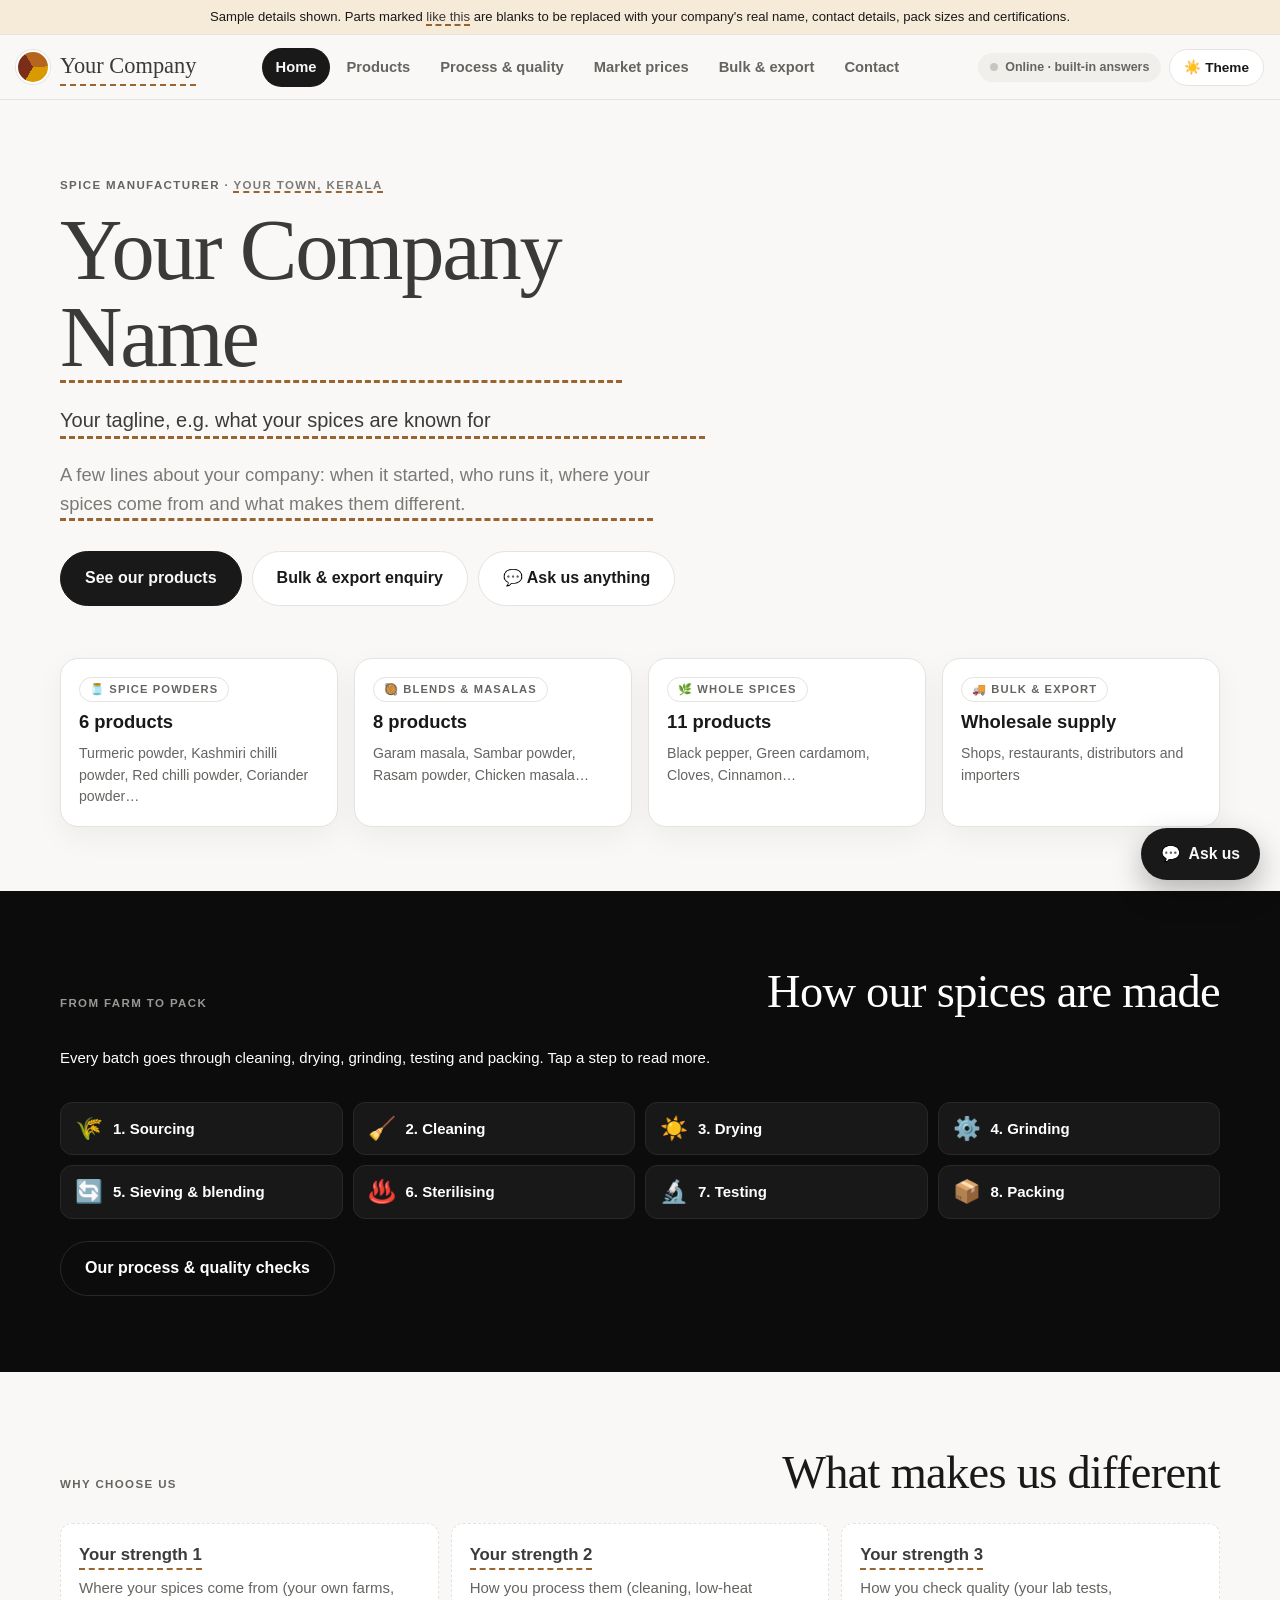
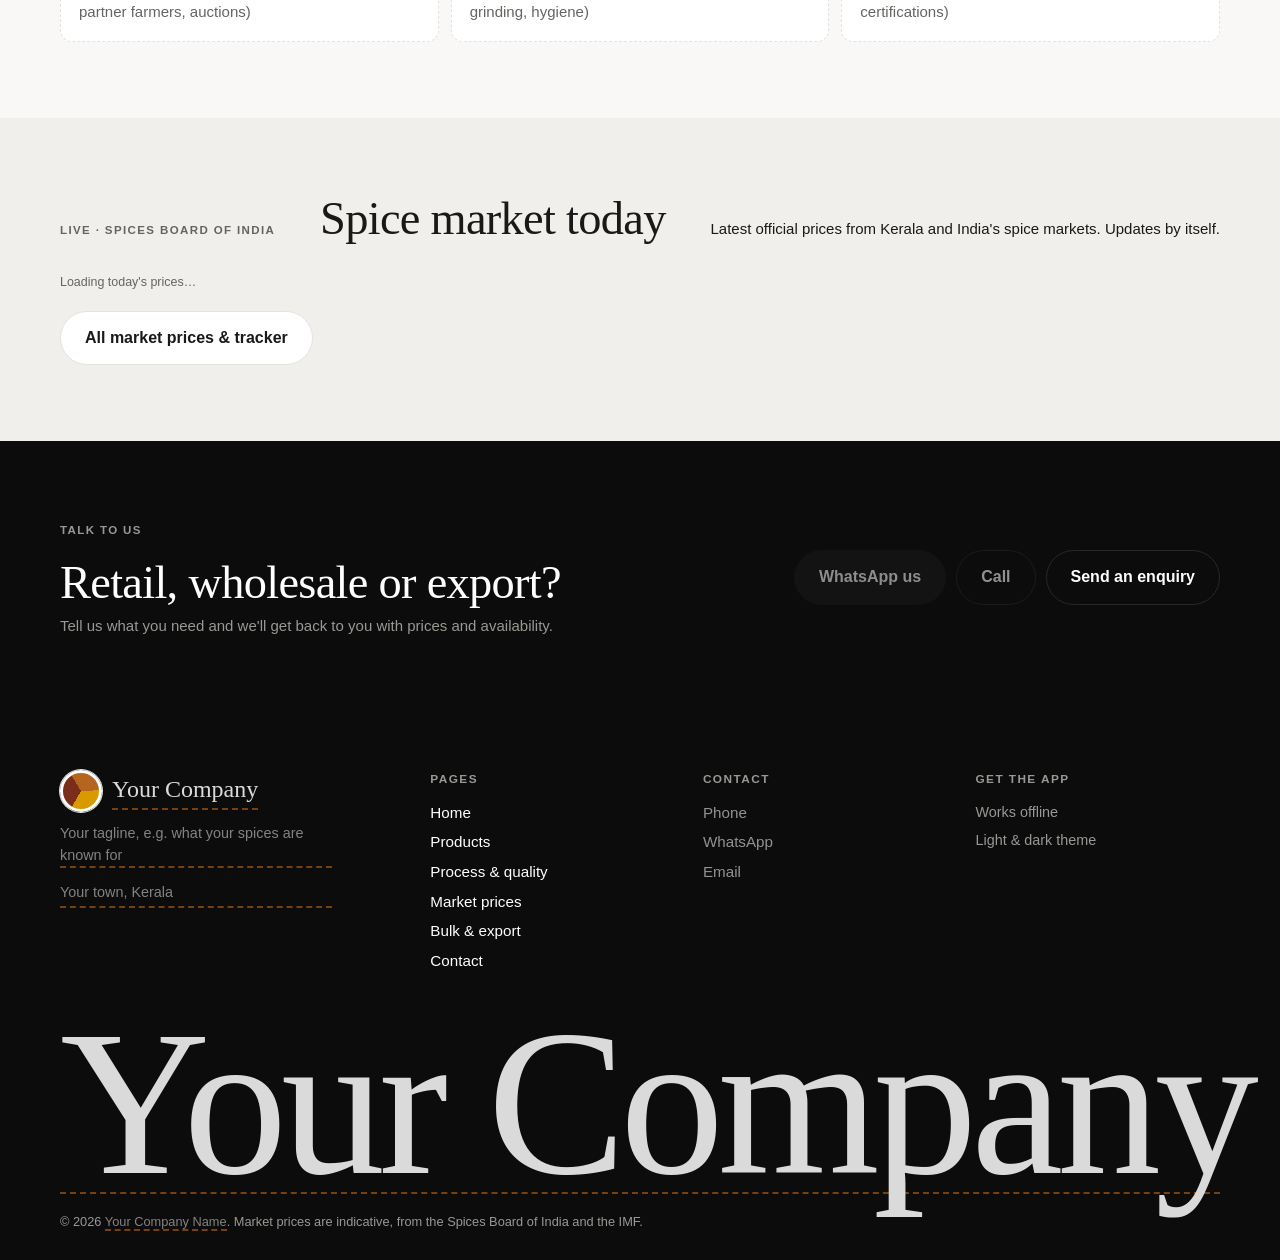
==== web/index.html @ 8ddf14ff "Spice company website, server and Android app - Company site: products, process & quality, market pr" ====
<!doctype html><html lang="en"><head><meta charset="utf-8"><meta name="viewport" content="width=device-width,initial-scale=1,viewport-fit=cover"><title>Spice company · Spices, masalas & bulk supply</title><meta name="description" content="Spice powders, blends and masalas, whole spices, and bulk and export supply from Kerala."><meta name="theme-color" content="#8a4b0f"><link rel="manifest" href="manifest.webmanifest"><link rel="apple-touch-icon" href="apple-touch-icon.png"><link rel="icon" href="icon-192.png"><meta name="apple-mobile-web-app-capable" content="yes"><meta name="mobile-web-app-capable" content="yes"><style>:root{padding-top:env(safe-area-inset-top,0px)}body{margin:0}img{max-width:100%}[hidden]{display:none!important}</style><style>/* Layout: Neutrix-style site. Sticky top bar, then one of three pages (Home landing with alternating light and dark bands, Spices library + sheet, Explore charts), a big dark footer, and a floating chat panel on every page. */
:root {
  --bg: #f9f8f6;
  --surface: #ffffff;
  --sunk: #f1efeb;
  --line: #e5e3df;
  --fg: #191919;
  --muted: #666460;
  --accent: #191919;
  --accent-ink: #ffffff;
  --spice: #9a5b00;
  --spice-soft: #f6ecd8;
  --user: #191919;
  --user-ink: #ffffff;
  --warn: #b42318;
  --grid: #ece9e4;
  --axis: #c9c6c0;
  --band-bg: #0c0c0c; --band-card: #181818; --band-line: #282828; --band-fg: #ffffff; --band-muted: #9a9894;
  --glow: rgba(0, 0, 0, .22);
  --c-spice: #c0620f;
  --c-herb: #2a78d6;
  --el-C: #2a78d6; --el-H: #1baf7a; --el-O: #e34948; --el-N: #6250d6; --el-S: #eda100;
  --display: "Georgia", "Times New Roman", serif;
  --body: -apple-system, BlinkMacSystemFont, "Segoe UI", Roboto, Helvetica, Arial, sans-serif;
  --r: 12px;
  --navh: 64px;
}
@media (prefers-color-scheme: dark) {
  :root:not([data-theme="light"]) {
    --bg: #0c0c0c; --surface: #161616; --sunk: #1d1d1d; --line: #262626;
    --fg: #ffffff; --muted: #a0a0a0; --accent: #ffffff; --accent-ink: #0c0c0c;
    --spice: #f0b53a; --spice-soft: #2e2512; --user: #ffffff; --user-ink: #0c0c0c;
    --warn: #f97066; --grid: #222222; --axis: #3a3a3a;
    --band-bg: #050505; --band-card: #111111; --band-line: #222222; --band-fg: #ffffff; --band-muted: #8a8a8a;
    --glow: rgba(255, 255, 255, .25);
    --c-spice: #d95926; --c-herb: #3987e5;
    --el-C: #3987e5; --el-H: #199e70; --el-O: #e66767; --el-N: #9085e9; --el-S: #c98500;
    color-scheme: dark;
  }
}
:root[data-theme="dark"] {
  --bg: #0c0c0c; --surface: #161616; --sunk: #1d1d1d; --line: #262626;
  --fg: #ffffff; --muted: #a0a0a0; --accent: #ffffff; --accent-ink: #0c0c0c;
  --spice: #f0b53a; --spice-soft: #2e2512; --user: #ffffff; --user-ink: #0c0c0c;
  --warn: #f97066; --grid: #222222; --axis: #3a3a3a;
  --band-bg: #050505; --band-card: #111111; --band-line: #222222; --band-fg: #ffffff; --band-muted: #8a8a8a;
  --glow: rgba(255, 255, 255, .25);
  --c-spice: #d95926; --c-herb: #3987e5;
  --el-C: #3987e5; --el-H: #199e70; --el-O: #e66767; --el-N: #9085e9; --el-S: #c98500;
  color-scheme: dark;
}
* { box-sizing: border-box; }
[hidden] { display: none !important; }
body {
  background: var(--bg); color: var(--fg); font-family: var(--body); font-size: 15px; line-height: 1.55;
  padding-block: 0; transition: background-color .25s ease, color .25s ease;
}
body::before { content: ""; position: fixed; inset: 0 0 auto; height: env(safe-area-inset-top, 0px); z-index: 61; background: var(--bg); }
.gut { padding-left: max(16px, env(safe-area-inset-left, 0px)); padding-right: max(16px, env(safe-area-inset-right, 0px)); }
button, input, select { font: inherit; color: inherit; }
button { cursor: pointer; }
:focus-visible { outline: 2px solid var(--fg); outline-offset: 2px; }
a { color: var(--accent); }
h2, h3, h4 { text-wrap: balance; }

.wrap { max-width: 1280px; margin: 0 auto; display: flex; flex-direction: column; gap: 16px; }
header.top { display: flex; align-items: flex-end; justify-content: space-between; gap: 12px; flex-wrap: wrap; }
.brand { display: flex; align-items: center; gap: 12px; }
.mark { width: 42px; height: 42px; border-radius: 50%; background: conic-gradient(#e3a21a 0 25%, #b3261e 0 45%, #8fa86b 0 70%, #3a2f2a 0 100%); border: 3px solid var(--surface); box-shadow: 0 0 0 1px var(--line); flex: none; }
h1 { font-family: var(--display); font-weight: 400; font-size: 1.9rem; line-height: 1; margin: 0; letter-spacing: .01em; }
.tag { margin: 4px 0 0; color: var(--muted); font-size: .9rem; }
.top-ctrls { display: flex; gap: 8px; align-items: center; flex-wrap: wrap; }
.lbl { font-size: .72rem; text-transform: uppercase; letter-spacing: .08em; color: var(--muted); font-weight: 600; }
select, .field { background: var(--surface); border: 1px solid var(--line); border-radius: 8px; padding: 7px 10px; }
.ghost { background: transparent; border: 1px solid var(--line); border-radius: 8px; padding: 7px 12px; }
.ghost:hover { background: var(--sunk); }
.dl { border: 1px solid var(--accent); color: var(--accent); background: transparent; border-radius: 8px; padding: 7px 12px; font-weight: 600; }
.dl:disabled { opacity: .6; cursor: default; }
.offpill { font-size: .78rem; font-weight: 700; border-radius: 999px; padding: 4px 10px; background: var(--spice-soft); color: var(--spice); }
.offline-note { margin: 0; padding: 8px 14px; font-size: .82rem; background: var(--spice-soft); color: var(--fg); border-bottom: 1px solid var(--line); }
.bubble blockquote { margin: 0 0 10px; padding: 6px 12px; border-left: 3px solid var(--spice); background: var(--surface); border-radius: 0 6px 6px 0; }
.dlstatus { font-size: .8rem; color: var(--muted); }
.aitag { font-size: .74rem; font-weight: 700; border-radius: 999px; padding: 1px 8px; background: var(--sunk); color: var(--accent); }

.app { display: grid; grid-template-columns: minmax(270px, 320px) minmax(0, 1fr); gap: 16px; align-items: start; }
.panel { background: var(--surface); border: 1px solid var(--line); border-radius: 16px; }

/* Library */
.lib { min-width: 0; position: sticky; top: calc(var(--navh) + env(safe-area-inset-top, 0px) + 14px); }
.lib-head { padding: 12px 12px 8px; display: flex; flex-direction: column; gap: 8px; }
.lib-head .row { display: flex; justify-content: space-between; align-items: baseline; gap: 8px; }
.count { font-size: .8rem; color: var(--muted); font-variant-numeric: tabular-nums; }
.lib-head input { width: 100%; }
.lib-filters { padding: 0 12px 12px; display: flex; flex-direction: column; gap: 8px; border-bottom: 1px solid var(--line); }
.lib-filters input { width: 100%; }
.libtoggle { display: none; }
.sels { display: grid; grid-template-columns: 1fr 1fr; gap: 6px; }
.sels select { width: 100%; min-width: 0; padding: 6px 8px; font-size: .86rem; }
.filters { display: flex; flex-wrap: wrap; gap: 6px; }
.fchip { border: 1px solid var(--line); background: transparent; border-radius: 999px; padding: 3px 10px; font-size: .8rem; }
.fchip[aria-pressed="true"] { background: var(--accent); color: var(--accent-ink); border-color: var(--accent); }
.list { list-style: none; margin: 0; padding: 6px; max-height: min(62vh, 640px); overflow-y: auto; display: flex; flex-direction: column; gap: 2px; }
.item { display: grid; grid-template-columns: minmax(0,1fr) auto; align-items: center; gap: 6px; padding: 6px 8px; border-radius: 8px; }
.item:hover { background: var(--sunk); }
.item.sel { background: var(--spice-soft); }
.pick { all: unset; cursor: pointer; display: flex; align-items: center; gap: 10px; min-width: 0; border-radius: 6px; }
.pick:focus-visible { outline: 2px solid var(--fg); outline-offset: 2px; }
.sw { flex: none; width: 14px; height: 14px; border-radius: 50%; border: 1px solid var(--axis); }
.sw.herb { border-radius: 3px 10px; }
.nm { min-width: 0; }
.nm b { font-weight: 600; display: block; font-size: .93rem; }
.nm i { color: var(--muted); font-size: .8rem; display: block; white-space: nowrap; overflow: hidden; text-overflow: ellipsis; }
.star { background: none; border: 0; font-size: 1.05rem; color: var(--muted); padding: 2px 4px; line-height: 1; }
.star[aria-pressed="true"] { color: var(--spice); }
.empty { padding: 14px; color: var(--muted); font-size: .9rem; }
.credit { padding: 8px 12px 10px; border-top: 1px solid var(--line); font-size: .74rem; color: var(--muted); margin: 0; }

/* Main panel + tabs */
.main { min-width: 0; overflow: hidden; }
.tabs { display: flex; gap: 2px; padding: 6px 8px 0; border-bottom: 1px solid var(--line); overflow-x: auto; }
.tab { border: 0; background: transparent; padding: 10px 14px; font-weight: 600; color: var(--muted); border-bottom: 3px solid transparent; white-space: nowrap; }
.tab[aria-selected="true"] { color: var(--fg); border-bottom-color: var(--spice); }
.tab:hover { color: var(--fg); }
.view { min-width: 0; }

/* Spice sheet */
.sheet { padding: 20px; display: flex; flex-direction: column; gap: 22px; }
.sh-head { display: flex; flex-wrap: wrap; justify-content: space-between; gap: 14px 20px; align-items: flex-start; }
.sh-title { min-width: 0; }
.sh-title h2 { font-family: var(--display); font-weight: 400; font-size: 2.1rem; margin: 0; line-height: 1.05; }
.latin { font-style: italic; color: var(--muted); margin: 4px 0 8px; }
.pills { display: flex; flex-wrap: wrap; gap: 6px; }
.pill { font-size: .74rem; padding: 2px 8px; border-radius: 999px; background: var(--sunk); color: var(--muted); font-weight: 600; letter-spacing: .02em; }
.pill.kl { background: var(--spice-soft); color: var(--spice); }
.names { display: grid; grid-template-columns: repeat(3, minmax(90px, 1fr)); gap: 6px; min-width: 0; }
.names div { background: var(--sunk); border-radius: 8px; padding: 6px 10px; min-width: 0; }
.names span { display: block; font-size: .68rem; text-transform: uppercase; letter-spacing: .08em; color: var(--muted); font-weight: 600; }
.names b { font-weight: 500; font-size: .95rem; overflow-wrap: anywhere; }
.acts { display: flex; flex-wrap: wrap; gap: 6px; }
.btn { border: 1px solid var(--accent); background: var(--accent); color: var(--accent-ink); border-radius: 8px; padding: 7px 12px; font-weight: 600; font-size: .86rem; }
.btn.alt { background: transparent; color: var(--accent); }
.btn:disabled { opacity: .5; cursor: default; }

.sh-grid { display: grid; grid-template-columns: minmax(0, 1.1fr) minmax(0, 1fr) minmax(0, 1fr); gap: 16px; }
.blk { border: 1px solid var(--line); border-radius: var(--r); padding: 14px; display: flex; flex-direction: column; gap: 10px; min-width: 0; }
.blk h3 { margin: 0; font-size: .78rem; text-transform: uppercase; letter-spacing: .08em; color: var(--muted); font-weight: 700; }
dl.facts { display: grid; grid-template-columns: max-content minmax(0,1fr); gap: 7px 14px; margin: 0; font-size: .9rem; }
dl.facts dt { color: var(--muted); }
dl.facts dd { margin: 0; }
.note { font-size: .78rem; color: var(--muted); margin: 0; }
svg.chart { display: block; width: 100%; height: auto; overflow: visible; }
svg text { font-family: var(--body); }

.sec-head { display: flex; flex-wrap: wrap; justify-content: space-between; align-items: baseline; gap: 6px 14px; }
.sec-head h3 { font-family: var(--display); font-weight: 400; font-size: 1.45rem; margin: 0; }
.cmps { display: grid; grid-template-columns: repeat(auto-fill, minmax(250px, 1fr)); gap: 14px; }
.cmp { border: 1px solid var(--line); border-radius: var(--r); padding: 14px; display: flex; flex-direction: column; gap: 9px; min-width: 0; background: var(--bg); }
.struct { background: var(--surface); border-radius: 8px; height: 170px; display: grid; place-items: center; overflow: hidden; color: var(--muted); font-size: .82rem; text-align: center; padding: 6px; }
.struct svg { width: 100%; height: 100%; }
.cmp h4 { margin: 0; font-size: 1.05rem; font-weight: 700; }
.formula { font-size: 1.25rem; font-weight: 600; letter-spacing: .02em; margin: -4px 0 0; font-variant-numeric: lining-nums; }
.formula sub { font-size: .68em; }
.kv { display: grid; grid-template-columns: max-content minmax(0,1fr); gap: 4px 12px; margin: 0; font-size: .85rem; }
.kv dt { color: var(--muted); }
.kv dd { margin: 0; }
.sol { display: inline-block; font-size: .74rem; font-weight: 700; border-radius: 999px; padding: 1px 8px; background: var(--spice-soft); color: var(--spice); }
.sol.water { background: var(--sunk); color: var(--c-herb); }
.role { margin: 0; font-size: .9rem; }
.comp { display: flex; flex-direction: column; gap: 6px; }
.comp .bar { display: flex; gap: 2px; height: 12px; }
.comp .bar i { display: block; height: 100%; min-width: 3px; }
.comp .bar i:first-child { border-radius: 4px 0 0 4px; }
.comp .bar i:last-child { border-radius: 0 4px 4px 0; }
.legend { display: flex; flex-wrap: wrap; gap: 4px 12px; font-size: .78rem; color: var(--muted); font-variant-numeric: tabular-nums; }
.legend span { display: inline-flex; align-items: center; gap: 5px; }
.legend i { width: 10px; height: 10px; border-radius: 3px; display: inline-block; }
.legend b { color: var(--fg); font-weight: 600; }
.also { display: flex; flex-wrap: wrap; gap: 5px; align-items: center; font-size: .8rem; color: var(--muted); }
.chip { border: 1px solid var(--line); background: var(--surface); border-radius: 999px; padding: 1px 9px; font-size: .8rem; color: var(--fg); }
.chip:hover { border-color: var(--accent); color: var(--accent); }
.nochem { border: 1px dashed var(--line); border-radius: var(--r); padding: 14px; color: var(--muted); font-size: .9rem; }

/* Region tile map */
.tile { cursor: default; }
.tile rect { fill: var(--sunk); stroke: var(--surface); stroke-width: 2; }
.tile.on rect { fill: var(--c-spice); }
.tile.on.herb rect { fill: var(--c-herb); }
.tile text { fill: var(--muted); font-size: 11.5px; font-weight: 600; }
.tile .n { fill: var(--fg); font-size: 17px; font-weight: 700; }
.tile.on text, .tile.on .n { fill: #fff; }

/* Explore */
.explore { padding: 20px; display: flex; flex-direction: column; gap: 18px; }
.stats { display: flex; flex-wrap: wrap; gap: 8px 22px; font-size: .9rem; color: var(--muted); }
.stats b { color: var(--fg); font-size: 1.25rem; font-weight: 700; margin-right: 4px; }
.ex-grid { display: grid; grid-template-columns: minmax(0,1fr) minmax(0,1fr); gap: 16px; }
.ex-wide { grid-column: 1 / -1; }
.ctrls { display: flex; flex-wrap: wrap; gap: 8px 14px; align-items: center; font-size: .86rem; }
.ctrls select { padding: 5px 8px; }
.lgd { display: inline-flex; gap: 14px; align-items: center; font-size: .82rem; color: var(--muted); }
.lgd span { display: inline-flex; align-items: center; gap: 6px; }
.dot { width: 10px; height: 10px; border-radius: 50%; background: var(--c-spice); display: inline-block; }
.sq { width: 10px; height: 10px; border-radius: 2px; background: var(--c-herb); display: inline-block; }
.pt { cursor: pointer; }
.pt .m { stroke: var(--surface); stroke-width: 2; }
.pt.sel .m { stroke: var(--fg); stroke-width: 2.5; }
.pt:hover .m { stroke: var(--fg); }
.hbar { cursor: pointer; }
.hbar rect.b { fill: var(--accent); }
.hbar:hover rect.b, .hbar.on rect.b { fill: var(--spice); }
.hbar text { fill: var(--fg); font-size: 12px; }
.hbar text.v { fill: var(--muted); font-variant-numeric: tabular-nums; }
.gridl { stroke: var(--grid); stroke-width: 1; }
.axisl { stroke: var(--axis); stroke-width: 1; }
.tick { fill: var(--muted); font-size: 11px; font-variant-numeric: tabular-nums; }
.atitle { fill: var(--muted); font-size: 11.5px; font-weight: 600; }
.cmp-pick { background: var(--sunk); border-radius: 8px; padding: 10px 12px; display: flex; flex-direction: column; gap: 8px; font-size: .88rem; }
.cmp-pick .also { font-size: .84rem; }

.tt { position: fixed; z-index: 50; pointer-events: none; background: var(--fg); color: var(--bg); border-radius: 8px; padding: 6px 10px; font-size: .8rem; line-height: 1.35; max-width: 240px; box-shadow: 0 4px 14px rgba(0,0,0,.18); }
.tt b { font-weight: 700; }

.getapp { font-size: .82rem; font-weight: 700; border-radius: 999px; padding: 6px 14px; background: var(--accent); color: var(--accent-ink); text-decoration: none; }
.getapp:hover { filter: brightness(1.08); }
/* Chat (simple) */
.net { font-size: .78rem; font-weight: 600; border-radius: 999px; padding: 5px 12px; background: var(--sunk); color: var(--muted); display: inline-flex; align-items: center; gap: 7px; }
.net::before { content: ""; width: 8px; height: 8px; border-radius: 50%; background: var(--axis); }
.net.on { color: var(--accent); }
.net.on::before { background: var(--accent); }
.chat-top { display: flex; justify-content: space-between; align-items: center; gap: 10px; padding: 10px 14px; border-bottom: 1px solid var(--line); flex-wrap: wrap; }
.who { display: flex; align-items: center; gap: 10px; }
.who b { display: block; font-size: .98rem; }
.who small { display: block; color: var(--muted); font-size: .78rem; }
.chat-acts { display: flex; gap: 6px; }
.ghost.sm { padding: 5px 10px; font-size: .84rem; }
.av { flex: none; width: 30px; height: 30px; border-radius: 50%; background: conic-gradient(#e3a21a 0 25%, #b3261e 0 45%, #8fa86b 0 70%, #3a2f2a 0 100%); border: 2px solid var(--surface); box-shadow: 0 0 0 1px var(--line); }
.av.big { width: 36px; height: 36px; }
.bookpanel { border-bottom: 1px solid var(--line); padding: 10px 14px; display: flex; flex-direction: column; gap: 8px; background: var(--bg); }
.msg.bot { flex-direction: row; align-items: flex-start; gap: 10px; }
.msg.bot .col { display: flex; flex-direction: column; gap: 8px; min-width: 0; max-width: min(720px, calc(100% - 40px)); }
.msg.bot .bubble { max-width: 100%; }
.msg.typing .bubble { color: var(--muted); font-style: italic; }
.chips { display: flex; flex-wrap: wrap; gap: 6px; align-items: flex-start; }
.qchip { white-space: nowrap; max-width: 100%; overflow: hidden; text-overflow: ellipsis; border: 1px solid var(--line); background: var(--surface); border-radius: 999px; padding: 5px 12px; font-size: .84rem; color: var(--fg); }
.qchip:hover { border-color: var(--accent); color: var(--accent); }
.qchip.sheet { border-style: dashed; color: var(--accent); }
.qchip:disabled { opacity: .55; cursor: default; }

/* ---------- Prices + EHEDG ---------- */
.segrow { display: flex; align-items: center; justify-content: space-between; gap: 10px; flex-wrap: wrap; margin-bottom: 14px; }
.segrow .seg { margin-bottom: 0; }
.btn.dl { border-radius: 999px; padding: 8px 14px; }
@media (max-width: 600px) {
  .ehcat input[type=search], .tctl select, .glrow select { font-size: 16px; }
  .segrow #pDl, .segrow #pDl .btn { width: 100%; }
  .glrow { grid-template-columns: 52px minmax(0, 1fr); }
  .glrow select, .glrow .tag { grid-column: 2; justify-self: start; }
}

.nav-item.dot::after { content: ""; display: inline-block; width: 7px; height: 7px; border-radius: 50%; background: #d03b3b; margin-left: 5px; vertical-align: 2px; }
.livebar { display: flex; align-items: center; gap: 8px; flex-wrap: wrap; font-size: .86rem; margin-bottom: 12px; }
.livebar .lmeta { color: var(--muted); flex: 1 1 260px; }
.ldot { width: 9px; height: 9px; border-radius: 50%; background: var(--muted); display: inline-block; flex: none; }
.ldot.on { background: #0ca30c; box-shadow: 0 0 0 0 rgba(12,163,12,.5); animation: lpulse 2s infinite; }
@keyframes lpulse { 70% { box-shadow: 0 0 0 7px rgba(12,163,12,0); } 100% { box-shadow: 0 0 0 0 rgba(12,163,12,0); } }
.seg { display: flex; gap: 4px; padding: 4px; border: 1px solid var(--line); border-radius: 999px; width: max-content; max-width: 100%; overflow-x: auto; margin-bottom: 14px; background: var(--surface); }
.segb { border: 0; background: none; padding: 7px 14px; border-radius: 999px; font-weight: 600; font-size: .9rem; color: var(--muted); white-space: nowrap; }
.segb[aria-selected="true"] { background: var(--fg); color: var(--bg); }
.pbody { padding: 16px; display: grid; gap: 18px; }
.pblk h3 { margin: 0; font-size: 1.05rem; }
.pblk .sub, .blk .sub { color: var(--muted); font-size: .86rem; margin: 4px 0 10px; }
.prow { display: grid; grid-template-columns: minmax(0, 1.5fr) auto minmax(0, 1fr) 34px; gap: 4px 14px; align-items: center; padding: 10px 6px; border-top: 1px solid var(--line); cursor: pointer; }
.prow:hover { background: var(--sunk, var(--surface)); }
.pn { display: flex; flex-direction: column; min-width: 0; }
.pn span, .pv span, .pd { color: var(--muted); font-size: .8rem; }
.pv { text-align: right; display: flex; flex-direction: column; }
.pv b { font-size: 1.05rem; font-variant-numeric: tabular-nums; }
.pv .conv { font-size: .76rem; }
.pc { display: flex; flex-direction: column; gap: 2px; min-width: 0; }
.chg { font-weight: 700; font-size: .82rem; font-variant-numeric: tabular-nums; }
.chg.up { color: #0a7d0a; } .chg.down { color: #c2362f; } .chg.flat { color: var(--muted); }
:root[data-theme="dark"] .chg.up { color: #3fcf3f; } :root[data-theme="dark"] .chg.down { color: #ff7a6e; }
@media (prefers-color-scheme: dark) { :root:not([data-theme="light"]) .chg.up { color: #3fcf3f; } :root:not([data-theme="light"]) .chg.down { color: #ff7a6e; } }
.star { border: 0; background: none; font-size: 1.25rem; line-height: 1; color: var(--muted); padding: 4px; border-radius: 6px; }
.star.on { color: var(--spice); }
.pdetail, .cdetail { padding: 10px 6px 14px; display: grid; gap: 8px; border-top: 1px dashed var(--line); }
.cdetail { grid-column: 1 / -1; border: 1px solid var(--line); border-radius: 12px; padding: 12px; }
.cdetail h4 { margin: 0; }
.lchart svg { width: 100%; height: auto; }
.lchart .ln { fill: none; stroke: var(--spice); stroke-width: 2; stroke-linejoin: round; }
.lchart .pt { fill: var(--surface); stroke: var(--spice); stroke-width: 2; }
.lchart .grid { stroke: var(--line); stroke-width: 1; }
.lchart .tick { fill: var(--muted); font-size: 10px; font-variant-numeric: tabular-nums; }
.lchart .guide { stroke: var(--muted); stroke-dasharray: 3 3; }
.spark { width: 100%; height: 34px; }
.spark .sl { fill: none; stroke: var(--spice); stroke-width: 1.6; }
.spark .sd { fill: var(--spice); }
.srcs { font-size: .82rem; color: var(--muted); margin-top: 8px; }
.srcs ul { margin: 6px 0 0; padding-left: 18px; columns: 2 220px; }
.srcs a, .srclink { color: var(--fg); }
.srclink { font-size: .82rem; display: inline-block; margin-top: 8px; }
.cgrid { display: grid; grid-template-columns: repeat(auto-fill, minmax(190px, 1fr)); gap: 10px; }
.ccard { border: 1px solid var(--line); border-radius: 12px; padding: 10px 12px; display: flex; flex-direction: column; gap: 3px; cursor: pointer; background: var(--surface); }
.ccard:hover, .ccard.open { border-color: var(--fg); }
.ctop { display: flex; justify-content: space-between; align-items: center; }
.cg { font-size: .72rem; text-transform: uppercase; letter-spacing: .06em; color: var(--muted); }
.cn { font-size: .95rem; }
.cv b { font-size: 1.25rem; font-variant-numeric: tabular-nums; }
.cv span { color: var(--muted); font-size: .8rem; }
.cm { display: flex; gap: 10px; flex-wrap: wrap; }
.tcard { border: 1px solid var(--line); border-radius: 12px; padding: 12px; display: grid; gap: 8px; margin-top: 10px; }
.thead { display: flex; justify-content: space-between; gap: 10px; flex-wrap: wrap; align-items: flex-start; }
.tctl { display: flex; gap: 8px; flex-wrap: wrap; align-items: center; font-size: .86rem; }
.tctl select, .glrow select { margin-left: 4px; border: 1px solid var(--line); border-radius: 8px; background: var(--surface); color: var(--fg); padding: 4px 6px; font: inherit; font-size: .84rem; }
.alerts { border: 1px solid #d03b3b; border-radius: 12px; padding: 12px; display: grid; gap: 6px; margin: 10px 0; }
.alerts .al.up::before { content: "▲ "; color: #0a7d0a; } .alerts .al.down::before { content: "▼ "; color: #c2362f; }
.alerts .btn { justify-self: start; }
.pnote { font-size: .78rem; }
.upbar { position: fixed; left: 50%; bottom: 18px; transform: translateX(-50%); z-index: 60; background: var(--fg); color: var(--bg); border-radius: 999px; padding: 8px 8px 8px 16px; display: flex; gap: 10px; align-items: center; box-shadow: 0 6px 24px rgba(0,0,0,.25); font-weight: 600; font-size: .9rem; max-width: calc(100vw - 32px); }
.upbar .btn { background: var(--bg); color: var(--fg); border-color: var(--bg); border-radius: 999px; }
.ehsum { display: flex; gap: 16px; align-items: center; padding: 16px; margin-bottom: 14px; flex-wrap: wrap; }
.ehsum p { margin: 4px 0 8px; color: var(--muted); }
.ehacts { display: flex; gap: 8px; flex-wrap: wrap; }
.ring { width: 80px; height: 80px; flex: none; }
.ring .rbg { fill: none; stroke: var(--line); stroke-width: 8; } .ring .rfg { fill: none; stroke: var(--spice); stroke-width: 8; stroke-linecap: round; }
.ring .rtx { fill: var(--fg); font-weight: 700; font-size: 16px; }
.ehgrid { display: grid; grid-template-columns: repeat(2, minmax(0, 1fr)); gap: 14px; }
.ehgrid .blk { background: var(--surface); }
.ehgrid h3 { margin: 0; font-size: 1.05rem; }
.ckrow { display: flex; gap: 10px; align-items: flex-start; padding: 7px 0; border-top: 1px solid var(--line); font-size: .9rem; cursor: pointer; }
.ckrow input { margin-top: 3px; width: 17px; height: 17px; accent-color: var(--spice); flex: none; }
.ckrow em { color: var(--muted); font-style: normal; font-size: .78rem; white-space: nowrap; }
.glrow { display: grid; grid-template-columns: 64px minmax(0, 1fr) auto; gap: 8px; align-items: center; padding: 7px 0; border-top: 1px solid var(--line); font-size: .88rem; }
.glrow a { font-weight: 700; color: var(--fg); white-space: nowrap; }
.glrow.st-applied a, .glrow.st-not-needed a { color: var(--muted); }
.glrow.st-applied span:not(.tag)::after { content: " ✓"; color: #0a7d0a; font-weight: 700; }
.glrow.wd { opacity: .55; }
.glrow .tag { font-size: .7rem; border: 1px solid var(--line); border-radius: 999px; padding: 1px 7px; color: var(--muted); white-space: nowrap; }
.ehcat input[type=search] { border: 1px solid var(--line); border-radius: 10px; padding: 8px 10px; background: var(--bg); color: var(--fg); font: inherit; width: 100%; }
.ehmeta { display: flex; align-items: center; gap: 8px; color: var(--muted); font-size: .84rem; }
.ehmeta .btn { margin-left: auto; padding: 3px 9px; }
.news { border-top: 1px solid var(--line); padding: 8px 0; display: grid; gap: 3px; }
.news p { margin: 0; font-size: .88rem; }
.news b a { color: var(--fg); text-decoration: underline; text-decoration-color: var(--line); text-underline-offset: 3px; }
.news .kind { font-size: .68rem; text-transform: uppercase; letter-spacing: .05em; border-radius: 999px; padding: 1px 7px; margin-right: 6px; background: var(--spice-soft, var(--line)); color: var(--fg); }
@media (max-width: 820px) { .ehgrid { grid-template-columns: 1fr; } }
@media (max-width: 600px) {
  .prow { grid-template-columns: minmax(0, 1fr) auto 30px; }
  .prow .pc { grid-column: 1 / 3; grid-row: 2; flex-direction: row; gap: 10px; flex-wrap: wrap; }
  .prow .star { grid-column: 3; grid-row: 1; }
  .pbody { padding: 12px; }
  .cgrid { grid-template-columns: repeat(2, minmax(0, 1fr)); }
}
.vizrow { display: grid; gap: 10px; margin-top: 8px; }
.viz { margin: 0; border: 1px solid var(--line); border-radius: 10px; padding: 10px 12px; background: var(--surface); }
.viz figcaption { font-size: .8rem; color: var(--muted); margin-top: 6px; }
.viz figcaption.vt { color: var(--fg); font-weight: 600; margin: 0 0 6px; }
.viz .struct { background: transparent; }
.viz .pcimg { max-height: 160px; width: auto; mix-blend-mode: multiply; }
:root[data-theme="dark"] .viz .pcimg { filter: invert(1) hue-rotate(180deg); mix-blend-mode: screen; }
@media (prefers-color-scheme: dark) { :root:not([data-theme="light"]) .viz .pcimg { filter: invert(1) hue-rotate(180deg); mix-blend-mode: screen; } }
.wiki { display: flex; gap: 12px; border: 1px solid var(--line); border-radius: 10px; padding: 10px 12px; background: var(--surface); align-items: flex-start; }
.wiki img { width: 84px; height: 84px; object-fit: cover; border-radius: 8px; flex: none; }
.wtx { min-width: 0; display: flex; flex-direction: column; gap: 4px; font-size: .88rem; }
.wtx p { margin: 0; }
.wtx a { font-size: .82rem; }
.bubble blockquote { margin: 0 0 10px; padding: 6px 12px; border-left: 3px solid var(--spice); background: var(--surface); border-radius: 0 6px 6px 0; }
@media (max-width: 520px) { .wiki img { width: 60px; height: 60px; } }

/* Chat */

.refs { border-bottom: 1px solid var(--line); padding: 10px 14px; display: flex; flex-direction: column; gap: 8px; }
.refs-row { display: flex; flex-wrap: wrap; gap: 6px; align-items: center; }
.book { display: inline-flex; align-items: center; gap: 6px; background: var(--spice-soft); color: var(--fg); border-radius: 999px; padding: 3px 4px 3px 10px; font-size: .8rem; max-width: 100%; }
.book span { overflow: hidden; text-overflow: ellipsis; white-space: nowrap; min-width: 0; }
.book button { border: 0; background: transparent; color: var(--muted); font-size: .9rem; padding: 0 6px; line-height: 1; }
.small { font-size: .8rem; color: var(--muted); }
.linkbtn { background: none; border: 0; padding: 0; color: var(--accent); text-decoration: underline; font-size: .8rem; }
.addref { border: 1px dashed var(--accent); background: transparent; color: var(--accent); border-radius: 999px; padding: 3px 12px; font-size: .8rem; font-weight: 600; }
.freebox { background: var(--sunk); border-radius: 8px; padding: 10px 12px; font-size: .84rem; }
.freebox ul { margin: 6px 0 0; padding-left: 18px; display: flex; flex-direction: column; gap: 4px; }
.prog { height: 4px; background: var(--sunk); border-radius: 4px; overflow: hidden; }
.prog i { display: block; height: 100%; width: 0; background: var(--spice); transition: width .2s; }
.msgs { flex: 1; overflow-y: auto; padding: 18px; display: flex; flex-direction: column; gap: 14px; }
.msg { display: flex; flex-direction: column; gap: 6px; max-width: 100%; }
.msg.user { align-items: flex-end; }
.bubble { border-radius: 12px; padding: 10px 14px; max-width: min(740px, 100%); min-width: 0; overflow-wrap: anywhere; }
.msg.user .bubble { background: var(--user); color: var(--user-ink); border-bottom-right-radius: 4px; }
.msg.bot .bubble { background: var(--sunk); border-bottom-left-radius: 4px; }
.bubble img.thumb { max-width: 180px; border-radius: 8px; display: block; margin-bottom: 6px; }
.bubble h1, .bubble h2, .bubble h3 { font-family: var(--display); font-weight: 400; line-height: 1.2; margin: 14px 0 6px; }
.bubble h1 { font-size: 1.4rem; } .bubble h2 { font-size: 1.2rem; } .bubble h3 { font-size: 1.05rem; }
.bubble > :first-child { margin-top: 0; }
.bubble > :last-child { margin-bottom: 0; }
.bubble p { margin: 0 0 8px; }
.bubble ul, .bubble ol { margin: 0 0 8px; padding-left: 20px; }
.bubble table { border-collapse: collapse; font-size: .88rem; }
.bubble .tw { overflow-x: auto; margin: 6px 0 10px; }
.bubble th, .bubble td { border: 1px solid var(--line); padding: 5px 8px; text-align: left; vertical-align: top; }
.bubble th { background: var(--surface); }
.bubble code { background: var(--surface); padding: 1px 5px; border-radius: 4px; }
.bubble pre { max-width: 100%; overflow-x: auto; }
.bubble pre code { padding: 0; background: none; }
.bubble { min-width: 0; overflow-wrap: anywhere; }
.msg .col { min-width: 0; }
.meta { display: flex; flex-wrap: wrap; gap: 6px 10px; align-items: center; font-size: .8rem; color: var(--muted); }
.meta a { color: var(--accent); }
.meta button { background: none; border: 0; color: var(--accent); padding: 0; font-size: .8rem; text-decoration: underline; }
.cite { background: var(--spice-soft); color: var(--fg); border-radius: 6px; padding: 1px 6px; }
.thinking { color: var(--muted); font-style: italic; }
.tools { border-top: 1px solid var(--line); padding: 10px 12px 0; display: flex; gap: 6px; overflow-x: auto; align-items: center; }
.tools .for { flex: none; font-size: .8rem; color: var(--muted); white-space: nowrap; padding-right: 4px; }
.tools .for b { color: var(--fg); }
.tool { flex: none; border: 1px solid var(--line); background: var(--surface); border-radius: 999px; padding: 5px 12px; font-size: .84rem; white-space: nowrap; }
.tool:hover { border-color: var(--accent); color: var(--accent); }
.tool:disabled { opacity: .5; }
.tray { padding: 10px 12px 0; display: flex; flex-wrap: wrap; gap: 8px; align-items: center; }
.tray select, .tray input { min-width: 0; flex: 1 1 140px; }
form.ask { display: flex; gap: 8px; padding: 10px 12px 12px; align-items: flex-end; }
form.ask textarea { flex: 1; min-width: 0; resize: none; background: var(--bg); border: 1px solid var(--line); border-radius: 10px; padding: 10px 12px; font: inherit; color: inherit; max-height: 140px; }
.send { border: 0; background: var(--accent); color: var(--accent-ink); border-radius: 10px; padding: 10px 16px; font-weight: 600; }
.send.stop { background: var(--warn); color: #fff; }
.foot { font-size: .78rem; color: var(--muted); padding: 0 12px 10px; margin: 0; }

/* ===== Neutrix-style shell ===== */
.progress { position: fixed; top: env(safe-area-inset-top, 0px); left: 0; height: 3px; width: 0; background: var(--fg); z-index: 62; transition: width .1s linear; }
.nav { position: sticky; top: env(safe-area-inset-top, 0px); z-index: 60; background: var(--bg); border-bottom: 1px solid var(--line); }
@supports (backdrop-filter: blur(1px)) { .nav { background: color-mix(in srgb, var(--bg) 82%, transparent); backdrop-filter: blur(14px); -webkit-backdrop-filter: blur(14px); } }
.nav-in { max-width: 1280px; margin: 0 auto; min-height: var(--navh); display: flex; align-items: center; gap: 16px; }
.nav-brand { display: flex; align-items: center; gap: 10px; font-family: var(--display); font-size: 1.4rem; color: var(--fg); text-decoration: none; background: none; border: 0; padding: 0; }
.nav-brand .mark { width: 34px; height: 34px; border-width: 2px; }
.nav-links { display: flex; gap: 2px; margin: 0 auto; }
.nav-item { background: none; border: 0; padding: 8px 14px; border-radius: 999px; color: var(--muted); font-weight: 600; font-size: .92rem; white-space: nowrap; }
.nav-item:hover { color: var(--fg); }
.nav-item[aria-current="page"] { background: var(--fg); color: var(--bg); }
.nav-right { display: flex; align-items: center; gap: 8px; }
.theme-btn { border: 1px solid var(--line); background: var(--surface); color: var(--fg); border-radius: 999px; padding: 7px 14px; font-weight: 600; font-size: .85rem; white-space: nowrap; }
.theme-btn:hover { border-color: var(--fg); }
.getapp { white-space: nowrap; }

.eyebrow { display: inline-block; font-size: .72rem; text-transform: uppercase; letter-spacing: .12em; font-weight: 700; color: var(--muted); margin-bottom: 12px; }
.band { padding-block: 76px; }
.band-in { max-width: 1160px; margin: 0 auto; }
.band.dark { background: var(--band-bg); color: var(--band-fg); }
.band.dark .eyebrow, .band.dark .sub { color: var(--band-muted); }
.band h2 { font-family: var(--display); font-weight: 400; font-size: clamp(1.9rem, 4.2vw, 2.9rem); line-height: 1.08; margin: 0; letter-spacing: -.015em; max-width: 22ch; }
.band .sub { color: var(--muted); max-width: 60ch; margin: 14px 0 0; font-size: 1.02rem; }

.hero { padding-block: 72px 64px; }
.hero h1 { font-family: var(--display); font-weight: 400; font-size: clamp(2.7rem, 7.4vw, 5.4rem); line-height: 1.0; letter-spacing: -.025em; margin: 0; max-width: 13ch; }
.hero .lead { font-size: 1.15rem; color: var(--muted); max-width: 58ch; margin: 22px 0 30px; }
.cta-row { display: flex; flex-wrap: wrap; gap: 10px; }
.btn-lg { border-radius: 999px; padding: 14px 24px; font-weight: 700; font-size: 1rem; border: 1px solid var(--line); background: var(--surface); color: var(--fg); text-decoration: none; display: inline-flex; align-items: center; gap: 8px; }
.btn-lg:hover { border-color: var(--fg); }
.btn-lg.primary { background: var(--fg); color: var(--bg); border-color: var(--fg); }
.btn-lg.primary:hover { filter: brightness(1.15); }
.glow { animation: glow 2.6s ease-in-out infinite; }
@keyframes glow { 0%, 100% { box-shadow: 0 0 0 0 var(--glow); } 55% { box-shadow: 0 0 0 12px transparent; } }
.hero-cards { display: grid; grid-template-columns: repeat(3, minmax(0, 1fr)); gap: 16px; margin-top: 52px; perspective: 900px; }
.hcard { background: var(--surface); border: 1px solid var(--line); border-radius: 18px; padding: 18px; display: flex; flex-direction: column; gap: 10px; min-width: 0; transition: transform .25s ease, box-shadow .25s ease; box-shadow: 0 10px 30px rgba(0,0,0,.05); }
.hcard:hover { box-shadow: 0 18px 40px rgba(0,0,0,.10); }
.card-tag { align-self: flex-start; font-size: .7rem; font-weight: 700; letter-spacing: .1em; text-transform: uppercase; border: 1px solid var(--line); border-radius: 999px; padding: 3px 10px; color: var(--muted); }
.hcard h3 { font-family: var(--display); font-weight: 400; font-size: 1.55rem; margin: 0; line-height: 1.1; }
.hcard p { margin: 0; color: var(--muted); font-size: .92rem; }
.hcard .vis { height: 132px; border-radius: 12px; background: var(--sunk); display: grid; place-items: center; overflow: hidden; color: var(--muted); font-size: .8rem; text-align: center; }
.hcard .vis svg { width: 100%; height: 100%; }
.hcard .swatchbig { width: 76px; height: 76px; border-radius: 50%; border: 4px solid var(--surface); box-shadow: 0 0 0 1px var(--line); }
.hcard .more { margin-top: auto; align-self: flex-start; background: none; border: 0; padding: 0; font-weight: 700; color: var(--fg); text-decoration: underline; text-underline-offset: 3px; }
.hcard .fact-q { font-family: var(--display); font-size: 1.12rem; color: var(--fg); line-height: 1.38; }

.tile-grid { display: grid; grid-template-columns: repeat(3, minmax(0, 1fr)); gap: 16px; margin-top: 36px; }
.tile { background: var(--band-card); border: 1px solid var(--band-line); border-radius: 18px; padding: 24px; display: flex; flex-direction: column; gap: 10px; }
.tile .ic { width: 40px; height: 40px; border-radius: 12px; display: grid; place-items: center; background: var(--band-line); font-size: 1.2rem; }
.tile h3 { font-family: var(--display); font-weight: 400; font-size: 1.4rem; margin: 0; }
.tile p { margin: 0; color: var(--band-muted); font-size: .95rem; }
.tile button { margin-top: auto; align-self: flex-start; background: none; border: 0; padding: 0; color: var(--band-fg); font-weight: 700; text-decoration: underline; text-underline-offset: 3px; }

.metrics { display: grid; grid-template-columns: repeat(4, minmax(0, 1fr)); gap: 16px; margin-top: 36px; }
.metric { background: var(--surface); border: 1px solid var(--line); border-radius: 18px; padding: 22px; }
.metric b { display: block; font-family: var(--display); font-weight: 400; font-size: clamp(2.2rem, 4vw, 3rem); line-height: 1; font-variant-numeric: tabular-nums; }
.metric span { color: var(--muted); font-size: .92rem; }

.ask-grid { display: grid; grid-template-columns: repeat(3, minmax(0, 1fr)); gap: 12px; margin-top: 36px; }
.askcard { text-align: left; background: var(--band-card); border: 1px solid var(--band-line); border-radius: 16px; padding: 18px; color: var(--band-fg); display: flex; flex-direction: column; gap: 14px; font-size: 1rem; }
.askcard:hover { border-color: var(--band-fg); }
.askcard small { color: var(--band-muted); font-weight: 700; }

.acc { margin-top: 28px; border-top: 1px solid var(--line); max-width: 860px; }
.acc details { border-bottom: 1px solid var(--line); }
.acc summary { list-style: none; cursor: pointer; padding: 18px 0; font-weight: 700; font-size: 1.05rem; display: flex; justify-content: space-between; gap: 16px; }
.acc summary::-webkit-details-marker { display: none; }
.acc summary::after { content: "+"; font-weight: 400; font-size: 1.4rem; line-height: 1; color: var(--muted); }
.acc details[open] summary::after { content: "−"; }
.acc details p { margin: 0 0 18px; color: var(--muted); max-width: 70ch; }

.how-grid { display: grid; grid-template-columns: repeat(4, minmax(0, 1fr)); gap: 16px; margin-top: 36px; }
.how { background: var(--band-card); border: 1px solid var(--band-line); border-radius: 18px; padding: 22px; }
.how small { color: var(--band-muted); font-weight: 700; letter-spacing: .1em; text-transform: uppercase; font-size: .7rem; }
.how h3 { font-family: var(--display); font-weight: 400; font-size: 1.3rem; margin: 8px 0 6px; }
.how p { margin: 0; color: var(--band-muted); font-size: .93rem; }

.page { max-width: 1280px; margin: 0 auto; padding-block: 32px 72px; }
.page-head { margin-bottom: 22px; }
.page-head h1 { font-family: var(--display); font-weight: 400; font-size: clamp(2rem, 4.5vw, 3rem); line-height: 1.05; margin: 0; letter-spacing: -.015em; }
.page-head p { color: var(--muted); margin: 8px 0 0; max-width: 64ch; }

.foot-band { background: var(--band-bg); color: var(--band-fg); padding-block: 56px 28px; overflow: hidden; }
.foot-grid { max-width: 1160px; margin: 0 auto; display: grid; grid-template-columns: 1.4fr repeat(3, minmax(0, 1fr)); gap: 28px; }
.foot-grid h4 { margin: 0 0 10px; font-size: .74rem; letter-spacing: .12em; text-transform: uppercase; color: var(--band-muted); }
.foot-grid a, .foot-grid button.fl { display: block; color: var(--band-fg); text-decoration: none; padding: 3px 0; background: none; border: 0; text-align: left; font-size: .95rem; }
.foot-grid a:hover, .foot-grid button.fl:hover { text-decoration: underline; }
.foot-grid .fnote { color: var(--band-muted); font-size: .9rem; display: block; padding: 3px 0; }
.foot-brand { display: flex; align-items: center; gap: 10px; font-family: var(--display); font-size: 1.5rem; }
.foot-grid p { color: var(--band-muted); font-size: .9rem; margin: 10px 0 0; max-width: 34ch; }
.watermark { max-width: 1160px; margin: 40px auto 0; font-family: var(--display); font-size: clamp(4rem, 17vw, 13rem); line-height: .85; color: var(--band-line); letter-spacing: -.03em; white-space: nowrap; user-select: none; }
.foot-note { max-width: 1160px; margin: 18px auto 0; color: var(--band-muted); font-size: .8rem; }

.totop { position: fixed; left: max(20px, env(safe-area-inset-left, 0px)); bottom: calc(20px + env(safe-area-inset-bottom, 0px)); z-index: 55; border: 1px solid var(--line); background: var(--surface); color: var(--fg); padding: 9px 16px; border-radius: 999px; font-weight: 700; font-size: .82rem; box-shadow: 0 8px 24px rgba(0,0,0,.12); }
@supports (backdrop-filter: blur(1px)) { .totop { background: color-mix(in srgb, var(--surface) 75%, transparent); backdrop-filter: blur(12px); -webkit-backdrop-filter: blur(12px); } }

.chat-fab { position: fixed; right: max(20px, env(safe-area-inset-right, 0px)); bottom: calc(20px + env(safe-area-inset-bottom, 0px)); z-index: 72; background: var(--fg); color: var(--bg); border: 0; border-radius: 999px; padding: 14px 20px; font-weight: 700; font-size: .98rem; box-shadow: 0 12px 30px rgba(0,0,0,.28); display: inline-flex; align-items: center; gap: 8px; transition: transform .2s ease; }
.chat-fab:hover { transform: translateY(-2px); }
.chat-panel { position: fixed; right: max(20px, env(safe-area-inset-right, 0px)); bottom: calc(86px + env(safe-area-inset-bottom, 0px)); z-index: 71; width: min(430px, calc(100vw - 40px)); height: min(660px, calc(100vh - 150px)); height: min(660px, calc(100dvh - 150px)); background: var(--surface); border: 1px solid var(--line); border-radius: 20px; box-shadow: 0 28px 70px rgba(0,0,0,.30); display: flex; flex-direction: column; overflow: hidden; }
.chat-panel .msgs { background: var(--bg); }
.icon-btn { border: 1px solid var(--line); background: var(--surface); color: var(--fg); border-radius: 999px; width: 34px; height: 34px; display: inline-grid; place-items: center; font-size: .95rem; padding: 0; }
.icon-btn:hover { border-color: var(--fg); }
.mic { flex: none; border: 1px solid var(--line); background: var(--surface); color: var(--fg); border-radius: 10px; width: 44px; height: 44px; font-size: 1.1rem; padding: 0; }
.mic.on { background: var(--warn); border-color: var(--warn); color: #fff; animation: glow 1.6s ease-in-out infinite; }
.micstatus { margin: 0; padding: 0 12px 6px; font-size: .78rem; color: var(--muted); }
.micstatus:empty { display: none; }

.reveal { transition: transform .7s cubic-bezier(.16, 1, .3, 1), opacity .7s ease; }
.reveal.armed { transform: translateY(26px); opacity: .35; }

@media (max-width: 1000px) {
  .metrics { grid-template-columns: repeat(2, minmax(0, 1fr)); }
  .how-grid { grid-template-columns: repeat(2, minmax(0, 1fr)); }
  .foot-grid { grid-template-columns: repeat(2, minmax(0, 1fr)); }
}
@media (max-width: 820px) {
  .hero-cards, .tile-grid, .ask-grid { grid-template-columns: minmax(0, 1fr); }
  .nav-in { flex-wrap: wrap; row-gap: 6px; padding-block: 10px; }
  .nav-links { order: 3; width: 100%; margin: 0; overflow-x: auto; }
  .nav-right { margin-left: auto; }
  .net { display: none; }
  .band { padding-block: 56px; }
  .hero { padding-block: 44px 48px; }
  .lib { position: static; }
}
@media (max-width: 600px) {
  .chat-panel { inset: 0; width: auto; height: auto; border-radius: 0; border: 0; padding-top: env(safe-area-inset-top, 0px); padding-bottom: env(safe-area-inset-bottom, 0px); }
  body.chat-open .chat-fab, body.chat-open .totop { display: none; }
  body.chat-open { overflow: hidden; }
  .chat-fab .fab-text { display: none; }
  .chat-fab { padding: 15px 17px; font-size: 1.15rem; }
  .nav-right .getapp { display: none; }
  .how-grid, .foot-grid { grid-template-columns: minmax(0, 1fr); }
}
@media (prefers-reduced-motion: reduce) { .glow, .mic.on { animation: none; } .reveal.armed { transform: none; opacity: 1; } .hcard, .chat-fab { transition: none; } }

@media (max-width: 1040px) {
  .sh-grid { grid-template-columns: minmax(0,1fr) minmax(0,1fr); }
  .sh-grid .blk:first-child { grid-column: 1 / -1; }
}
@media (max-width: 860px) {
  .app { grid-template-columns: minmax(0,1fr); }
  .lib { position: static; }
  .list { max-height: 50vh; }
  .lib-head { padding-bottom: 12px; }
  .libtoggle { display: block; width: 100%; text-align: left; border: 1px solid var(--line); background: var(--bg); border-radius: 8px; padding: 10px 12px; font-weight: 600; }
  .libtoggle::after { content: "▾"; float: right; color: var(--muted); }
  .libtoggle[aria-expanded="true"]::after { content: "▴"; }
  .libbody:not(.open) { display: none; }
  .tab { padding: 10px 11px; }
  .tab .long { display: none; }

  h1 { font-size: 1.6rem; }
  .ex-grid { grid-template-columns: minmax(0,1fr); }
}
@media (max-width: 600px) {
  .sh-grid { grid-template-columns: minmax(0,1fr); }
  .sheet, .explore { padding: 16px 14px; }
  .sh-title h2 { font-size: 1.7rem; }
}
@media (pointer: coarse) {
  .qchip { padding: 8px 14px; }
  .fchip { padding: 6px 12px; }
  .star { padding: 8px; }
  .item { padding: 8px; }
  select, .field, form.ask textarea, input { font-size: 16px; }
}
@media (max-width: 600px) { form.ask textarea { font-size: 16px; } }
@media (prefers-reduced-motion: reduce) { * { scroll-behavior: auto !important; transition: none !important; } }
/* ---------- Company site ---------- */
:root { --spice: #8a4b0f; --spice-soft: #f6ead9; --brand1: #b5651d; --brand2: #d99a00; --brand3: #7a2d18; }
:root[data-theme="dark"] { --spice: #f0b53a; --spice-soft: #2e2512; }
@media (prefers-color-scheme: dark) { :root:not([data-theme="light"]) { --spice: #f0b53a; --spice-soft: #2e2512; } }
.mark.co, .av.co { background: conic-gradient(from 210deg, var(--brand3) 0 33%, var(--brand1) 0 66%, var(--brand2) 0); border-radius: 50%; }
.ph { border-bottom: 2px dashed var(--spice); color: inherit; opacity: .85; cursor: help; text-decoration: none; }
h1.ph, .lead.ph { border-bottom-width: 3px; }
.samplebar { background: var(--spice-soft); color: var(--fg); font-size: .82rem; padding: 7px 16px; text-align: center; border-bottom: 1px solid var(--line); }
.samplebar .ph { cursor: default; }
a.disabled { opacity: .55; }
.hero h1 { overflow-wrap: anywhere; }
.lead.tagline { font-size: 1.25rem; color: var(--fg); margin-bottom: 4px; }
.catcard { text-align: left; display: flex; flex-direction: column; gap: 6px; cursor: pointer; font: inherit; color: inherit; }
.catcard b { font-size: 1.15rem; }
.catcard span:not(.card-tag) { color: var(--muted); font-size: .88rem; }
.btn-lg.on-dark { background: transparent; color: var(--band-fg); border-color: var(--band-line); }
.btn-lg.sm { padding: 7px 14px; font-size: .88rem; }
.band.soft { background: var(--sunk); }
.band .sec-head { margin-bottom: 18px; }
.steps.mini { display: grid; grid-template-columns: repeat(4, minmax(0, 1fr)); gap: 10px; margin-bottom: 22px; }
.stepm { background: var(--band-card); border: 1px solid var(--band-line); color: var(--band-fg); border-radius: var(--r); padding: 14px; text-align: left; display: flex; align-items: center; gap: 10px; font: inherit; cursor: pointer; }
.stepm:hover { border-color: var(--band-muted); }
.si { font-size: 1.4rem; line-height: 1; flex: none; }
.hl-grid { display: grid; grid-template-columns: repeat(auto-fit, minmax(220px, 1fr)); gap: 12px; }
.hl { border: 1px solid var(--line); background: var(--surface); border-radius: var(--r); padding: 18px; }
.hl b { font-size: 1.05rem; display: inline-block; margin-bottom: 6px; }
.hl p { margin: 0; color: var(--muted); }
.ph-card { border-style: dashed; }
.ticker { display: grid; grid-template-columns: repeat(auto-fill, minmax(170px, 1fr)); gap: 10px; margin-bottom: 18px; }
.tk { background: var(--surface); border: 1px solid var(--line); border-radius: var(--r); padding: 12px 14px; display: flex; flex-direction: column; gap: 2px; }
.tk span { font-weight: 600; font-size: .9rem; }
.tk b { font-size: 1.35rem; font-variant-numeric: tabular-nums; }
.tk small { color: var(--muted); font-size: .76rem; }
.contact-band { display: flex; justify-content: space-between; align-items: center; gap: 20px; flex-wrap: wrap; }
.contact-band h2 { margin: 6px 0; }
.contact-band p { color: var(--band-muted); margin: 0; }
.pfilters { display: flex; gap: 10px; flex-wrap: wrap; align-items: center; justify-content: space-between; margin-bottom: 16px; }
.pfilters .seg { margin: 0; }
.pfilters input[type=search] { border: 1px solid var(--line); border-radius: 999px; padding: 9px 14px; background: var(--surface); color: var(--fg); font: inherit; min-width: 240px; flex: 1 1 240px; max-width: 360px; }
.prod-grid { display: grid; grid-template-columns: repeat(auto-fill, minmax(260px, 1fr)); gap: 14px; }
.pcard { background: var(--surface); border: 1px solid var(--line); border-radius: var(--r); padding: 16px; display: flex; flex-direction: column; gap: 8px; }
.pcard h3 { margin: 2px 0 0; font-size: 1.1rem; }
.pcard p { margin: 0; font-size: .9rem; }
.pcard .uses { color: var(--muted); }
.ptop { display: flex; gap: 12px; align-items: center; }
.swatch { width: 46px; height: 46px; border-radius: 50%; flex: none; background: radial-gradient(circle at 35% 30%, color-mix(in srgb, var(--sw) 55%, #fff), var(--sw) 60%, color-mix(in srgb, var(--sw) 70%, #000)); box-shadow: inset 0 0 0 1px rgba(0,0,0,.08); }
.packs { display: flex; gap: 6px; flex-wrap: wrap; }
.pack { border: 1px solid var(--line); border-radius: 999px; padding: 2px 9px; font-size: .78rem; }
.pack.ph { border-style: dashed; border-color: var(--spice); }
.pprice { font-weight: 700; }
.pcard .acts { display: flex; gap: 8px; flex-wrap: wrap; margin-top: auto; }
.two { display: grid; grid-template-columns: repeat(2, minmax(0, 1fr)); gap: 14px; margin-top: 14px; }
.blk { padding: 18px; }
.blk h3 { margin: 0 0 4px; font-size: 1.1rem; }
.steps { display: grid; grid-template-columns: repeat(2, minmax(0, 1fr)); gap: 10px; margin-top: 10px; }
.step { display: flex; gap: 12px; border: 1px solid var(--line); border-radius: var(--r); padding: 14px; transition: box-shadow .3s; }
.step.flash { box-shadow: 0 0 0 3px var(--spice); }
.step p { margin: 4px 0 0; color: var(--muted); font-size: .9rem; }
.test { display: flex; flex-direction: column; padding: 9px 0; border-top: 1px solid var(--line); }
.test span { color: var(--muted); font-size: .88rem; }
.kvs, #certs { display: grid; }
.kv { display: grid; grid-template-columns: 140px minmax(0, 1fr); gap: 10px; padding: 9px 0; border-top: 1px solid var(--line); font-size: .92rem; }
.kv span { color: var(--muted); }
.tips { display: grid; grid-template-columns: repeat(auto-fit, minmax(180px, 1fr)); gap: 10px; margin-top: 10px; }
.tip { border: 1px solid var(--line); border-radius: var(--r); padding: 12px; }
.tip p { margin: 4px 0 0; color: var(--muted); font-size: .88rem; }
.enq { display: grid; gap: 10px; margin-top: 10px; }
.enq label { display: grid; gap: 4px; font-size: .86rem; font-weight: 600; }
.enq input, .enq select, .enq textarea { border: 1px solid var(--line); border-radius: 10px; padding: 9px 11px; background: var(--bg); color: var(--fg); font: inherit; font-weight: 400; width: 100%; }
.enq fieldset { border: 1px solid var(--line); border-radius: 10px; padding: 8px 10px; margin: 0; }
.enq legend { font-size: .86rem; font-weight: 600; padding: 0 4px; }
.pickgrid { display: grid; grid-template-columns: repeat(auto-fill, minmax(170px, 1fr)); gap: 2px 10px; max-height: 210px; overflow-y: auto; }
.pickgrid .pick { display: flex; align-items: center; gap: 6px; font-weight: 400; padding: 3px 0; cursor: pointer; }
.pickgrid input { width: 17px; height: 17px; accent-color: var(--spice); flex: none; }
.row2 { display: grid; grid-template-columns: 1fr 120px; gap: 10px; }
.formerr { color: var(--warn); margin: 0; font-size: .86rem; min-height: 1em; }
.btn-lg:disabled { opacity: .45; cursor: not-allowed; }
.ccards { display: grid; grid-template-columns: repeat(auto-fill, minmax(220px, 1fr)); gap: 12px; margin-bottom: 14px; }
.ccard2 { background: var(--surface); border: 1px solid var(--line); border-radius: var(--r); padding: 16px; display: flex; flex-direction: column; gap: 4px; color: var(--fg); text-decoration: none; }
a.ccard2:hover { border-color: var(--fg); }
.ccard2 .lbl { color: var(--muted); font-size: .8rem; text-transform: uppercase; letter-spacing: .05em; }
.ccard2 b { overflow-wrap: anywhere; }
@media (max-width: 820px) { .two, .steps { grid-template-columns: 1fr; } .steps.mini { grid-template-columns: repeat(2, minmax(0, 1fr)); } }
@media (max-width: 600px) {
  .pfilters input[type=search], .enq input, .enq select, .enq textarea { font-size: 16px; max-width: none; }
  .kv { grid-template-columns: 1fr; gap: 2px; }
  .lead.tagline { font-size: 1.1rem; }
  .stepm { padding: 10px; gap: 8px; font-size: .88rem; }
}
#catCards { grid-template-columns: repeat(auto-fit, minmax(200px, 1fr)); }
</style><script>/**
 * marked v18.0.10 - a markdown parser
 * Copyright (c) 2018-2026, MarkedJS. (MIT License)
 * Copyright (c) 2011-2018, Christopher Jeffrey. (MIT License)
 * https://github.com/markedjs/marked
 */

/**
 * DO NOT EDIT THIS FILE
 * The code in this file is generated from files in ./src/
 */
(function(g,f){if(typeof exports=="object"&&typeof module<"u"){module.exports=f()}else if("function"==typeof define && define.amd){define("marked",f)}else {g["marked"]=f()}}(typeof globalThis < "u" ? globalThis : typeof self < "u" ? self : this,function(){var exports={};var __exports=exports;var module={exports};
"use strict";var j=Object.defineProperty;var we=Object.getOwnPropertyDescriptor;var ye=Object.getOwnPropertyNames;var Pe=Object.prototype.hasOwnProperty;var Se=(l,e)=>{for(var t in e)j(l,t,{get:e[t],enumerable:!0})},_e=(l,e,t,n)=>{if(e&&typeof e=="object"||typeof e=="function")for(let s of ye(e))!Pe.call(l,s)&&s!==t&&j(l,s,{get:()=>e[s],enumerable:!(n=we(e,s))||n.enumerable});return l};var $e=l=>_e(j({},"__esModule",{value:!0}),l);var Lt={};Se(Lt,{Hooks:()=>P,Lexer:()=>x,Marked:()=>D,Parser:()=>b,Renderer:()=>y,TextRenderer:()=>_,Tokenizer:()=>w,defaults:()=>R,getDefaults:()=>z,lexer:()=>$t,marked:()=>g,options:()=>Ot,parse:()=>St,parseInline:()=>Pt,parser:()=>_t,setOptions:()=>wt,use:()=>Re,walkTokens:()=>yt});module.exports=$e(Lt);function z(){return{async:!1,breaks:!1,extensions:null,gfm:!0,hooks:null,pedantic:!1,renderer:null,silent:!1,tokenizer:null,walkTokens:null}}var R=z();function F(l){R=l}var E={exec:()=>null};function A(l){let e=[];return t=>{let n=Math.max(0,Math.min(3,t-1)),s=e[n];return s||(s=l(n),e[n]=s),s}}function d(l,e=""){let t=typeof l=="string"?l:l.source,n={replace:(s,r)=>{let i=typeof r=="string"?r:r.source;return i=i.replace(m.caret,"$1"),t=t.replace(s,i),n},getRegex:()=>new RegExp(t,e)};return n}var Le=((l="")=>{try{return!!new RegExp("(?<=1)(?<!1)"+l)}catch{return!1}})(),m={codeRemoveIndent:/^(?: {1,4}| {0,3}\t)/gm,outputLinkReplace:/\\([\[\]])/g,indentCodeCompensation:/^(\s+)(?:```)/,beginningSpace:/^\s+/,endingHash:/#$/,startingSpaceChar:/^ /,endingSpaceChar:/ $/,nonSpaceChar:/[^ ]/,newLineCharGlobal:/\n/g,tabCharGlobal:/\t/g,multipleSpaceGlobal:/\s+/g,blankLine:/^[ \t]*$/,doubleBlankLine:/\n[ \t]*\n[ \t]*$/,blockquoteStart:/^ {0,3}>/,blockquoteSetextReplace:/\n {0,3}((?:=+|-+) *)(?=\n|$)/g,blockquoteSetextReplace2:/^ {0,3}>[ \t]?/gm,listReplaceNesting:/^ {1,4}(?=( {4})*[^ ])/g,listIsTask:/^\[[ xX]\] +\S/,listReplaceTask:/^\[[ xX]\] +/,listTaskCheckbox:/\[[ xX]\]/,anyLine:/\n.*\n/,hrefBrackets:/^<(.*)>$/,tableDelimiter:/[:|]/,tableAlignChars:/^\||\| *$/g,tableRowBlankLine:/\n[ \t]*$/,tableAlignRight:/^ *-+: *$/,tableAlignCenter:/^ *:-+: *$/,tableAlignLeft:/^ *:-+ *$/,startATag:/^<a /i,endATag:/^<\/a>/i,startPreScriptTag:/^<(pre|code|kbd|script)(\s|>)/i,endPreScriptTag:/^<\/(pre|code|kbd|script)(\s|>)/i,startAngleBracket:/^</,endAngleBracket:/>$/,pedanticHrefTitle:/^([^'"]*[^\s])\s+(['"])(.*)\2/,unicodeAlphaNumeric:/[\p{L}\p{N}]/u,escapeTest:/[&<>"']/,escapeReplace:/[&<>"']/g,escapeTestNoEncode:/[<>"']|&(?!(#\d{1,7}|#[Xx][a-fA-F0-9]{1,6}|\w+);)/,escapeReplaceNoEncode:/[<>"']|&(?!(#\d{1,7}|#[Xx][a-fA-F0-9]{1,6}|\w+);)/g,caret:/(^|[^\[])\^/g,percentDecode:/%25/g,findPipe:/\|/g,splitPipe:/ \|/,slashPipe:/\\\|/g,carriageReturn:/\r\n|\r/g,spaceLine:/^ +$/gm,notSpaceStart:/^\S*/,endingNewline:/\n$/,listItemRegex:l=>new RegExp(`^( {0,3}${l})((?:[	 ][^\\n]*)?(?:\\n|$))`),nextBulletRegex:A(l=>new RegExp(`^ {0,${l}}(?:[*+-]|\\d{1,9}[.)])((?:[ 	][^\\n]*)?(?:\\n|$))`)),hrRegex:A(l=>new RegExp(`^ {0,${l}}((?:- *){3,}|(?:_ *){3,}|(?:\\* *){3,})(?:\\n+|$)`)),fencesBeginRegex:A(l=>new RegExp(`^ {0,${l}}(?:\`\`\`|~~~)`)),headingBeginRegex:A(l=>new RegExp(`^ {0,${l}}#`)),htmlBeginRegex:A(l=>new RegExp(`^ {0,${l}}<(?:[a-z].*>|!--)`,"i")),blockquoteBeginRegex:A(l=>new RegExp(`^ {0,${l}}>`))},Me=/^(?:[ \t]*(?:\n|$))+/,ze=/^((?: {4}| {0,3}\t)[^\n]+(?:\n(?:[ \t]*(?:\n|$))*)?)+/,Ee=/^ {0,3}(`{3,}(?=[^`\n]*(?:\n|$))|~{3,})([^\n]*)(?:\n|$)(?:|([\s\S]*?)(?:\n|$))(?: {0,3}\1[~`]* *(?=\n|$)|$)/,v=/^ {0,3}((?:-[\t ]*){3,}|(?:_[ \t]*){3,}|(?:\*[ \t]*){3,})(?:\n+|$)/,Ce=/^ {0,3}(#{1,6})(?=\s|$)(.*)(?:\n+|$)/,K=/ {0,3}(?:[*+-]|\d{1,9}[.)])/,ae=/^(?!bull |blockCode|fences|blockquote|heading|html|table)((?:.|\n(?!\s*?\n|bull |blockCode|fences|blockquote|heading|html|table))+?)\n {0,3}(=+|-+) *(?:\n+|$)/,le=d(ae).replace(/bull/g,K).replace(/blockCode/g,/(?: {4}| {0,3}\t)/).replace(/fences/g,/ {0,3}(?:`{3,}|~{3,})/).replace(/blockquote/g,/ {0,3}>/).replace(/heading/g,/ {0,3}#{1,6}(?:\s|$)/).replace(/html/g,/ {0,3}<[^\n>]+>\n/).replace(/\|table/g,"").getRegex(),Ae=d(ae).replace(/bull/g,K).replace(/blockCode/g,/(?: {4}| {0,3}\t)/).replace(/fences/g,/ {0,3}(?:`{3,}|~{3,})/).replace(/blockquote/g,/ {0,3}>/).replace(/heading/g,/ {0,3}#{1,6}(?:\s|$)/).replace(/html/g,/ {0,3}<[^\n>]+>\n/).replace(/table/g,/ {0,3}\|?(?:[:\- ]*\|)+[\:\- ]*\n/).getRegex(),W=/^([^\n]+(?:\n(?!hr|heading|lheading|blockquote|fences|list|html|table|[ \t]+\n)[^\n]+)*)/,Ie=/^[^\n]+/,X=/(?!\s*\])(?:\\[\s\S]|[^\[\]\\])+/,Be=d(/^ {0,3}\[(label)\]: *(?:\n[ \t]*)?([^<\s][^\s]*|<.*?>)(?:(?: +(?:\n[ \t]*)?| *\n[ \t]*)(title))? *(?:\n+|$)/).replace("label",X).replace("title",/(?:"(?:\\"?|[^"\\])*"|'[^'\n]*(?:\n[^'\n]+)*\n?'|\([^()]*\))/).getRegex(),De=d(/^(bull)([ \t][^\n]*?)?(?:\n|$)/).replace(/bull/g,K).getRegex(),Q="address|article|aside|base|basefont|blockquote|body|caption|center|col|colgroup|dd|details|dialog|dir|div|dl|dt|fieldset|figcaption|figure|footer|form|frame|frameset|h[1-6]|head|header|hr|html|iframe|legend|li|link|main|menu|menuitem|meta|nav|noframes|ol|optgroup|option|p|param|search|section|summary|table|tbody|td|tfoot|th|thead|title|tr|track|ul",J=/<\!--(?:-?>|[\s\S]*?(?:-->|$))/,qe=d("^ {0,3}(?:<(script|pre|style|textarea)[\\s>][\\s\\S]*?(?:</\\1>[^\\n]*\\n*|$)|comment[^\\n]*(\\n+|$)|<\\?[\\s\\S]*?(?:\\?>[^\\n]*\\n*|$)|<![A-Z][\\s\\S]*?(?:>[^\\n]*\\n*|$)|<!\\[CDATA\\[[\\s\\S]*?(?:\\]\\]>[^\\n]*\\n*|$)|</?(tag)(?: +|\\n|/?>)[\\s\\S]*?(?:(?:\\n[ 	]*)+\\n|$)|<(?!script|pre|style|textarea)([a-z][\\w-]*)(?:attribute)*? */?>(?=[ \\t]*(?:\\n|$))[\\s\\S]*?(?:(?:\\n[ 	]*)+\\n|$)|</(?!script|pre|style|textarea)[a-z][\\w-]*\\s*>(?=[ \\t]*(?:\\n|$))[\\s\\S]*?(?:(?:\\n[ 	]*)+\\n|$))","i").replace("comment",J).replace("tag",Q).replace("attribute",/ +[a-zA-Z:_][\w.:-]*(?: *= *"[^"\n]*"| *= *'[^'\n]*'| *= *[^\s"'=<>`]+)?/).getRegex(),pe=l=>d(W).replace("hr",v).replace("heading"," {0,3}#{1,6}(?:\\s|$)").replace("|lheading","").replace("|table","").replace("blockquote"," {0,3}>").replace("fences"," {0,3}(?:`{3,}(?=[^`\\n]*(?:\\n|$))|~~~)[^\\n]*(?:\\n|$)").replace("list",l).replace("html","</?(?:tag)(?: +|\\n|/?>)|<(?:script|pre|style|textarea|!--)").replace("tag",Q).getRegex(),ve=pe(/ {0,3}(?:[*+-]|1[.)])[ \t]+[^ \t\n]/),He=pe(/ {0,3}(?:[*+-]|\d{1,9}[.)])(?:[ \t]|\n|$)/),Ze=d(/^( {0,3}> ?(paragraph|[^\n]*)(?:\n|$))+/).replace("paragraph",He).getRegex(),V={blockquote:Ze,code:ze,def:Be,fences:Ee,heading:Ce,hr:v,html:qe,lheading:le,list:De,newline:Me,paragraph:ve,table:E,text:Ie},ie=d("^ *([^\\n ].*)\\n {0,3}((?:\\| *)?:?-+:? *(?:\\| *:?-+:? *)*(?:\\| *)?)(?:\\n((?:(?! *\\n|hr|heading|blockquote|code|fences|list|html).*(?:\\n|$))*)\\n*|$)").replace("hr",v).replace("heading"," {0,3}#{1,6}(?:\\s|$)").replace("blockquote"," {0,3}>").replace("code","(?: {4}| {0,3}	)[^\\n]").replace("fences"," {0,3}(?:`{3,}(?=[^`\\n]*(?:\\n|$))|~~~)[^\\n]*(?:\\n|$)").replace("list"," {0,3}(?:[*+-]|1[.)])[ \\t]").replace("html","</?(?:tag)(?: +|\\n|/?>)|<(?:script|pre|style|textarea|!--)").replace("tag",Q).getRegex(),Ge={...V,lheading:Ae,table:ie,paragraph:d(W).replace("hr",v).replace("heading"," {0,3}#{1,6}(?:\\s|$)").replace("|lheading","").replace("table",ie).replace("blockquote"," {0,3}>").replace("fences"," {0,3}(?:`{3,}(?=[^`\\n]*(?:\\n|$))|~~~)[^\\n]*(?:\\n|$)").replace("list"," {0,3}(?:[*+-]|1[.)])[ \\t]+[^ \\t\\n]").replace("html","</?(?:tag)(?: +|\\n|/?>)|<(?:script|pre|style|textarea|!--)").replace("tag",Q).getRegex()},Qe={...V,html:d(`^ *(?:comment *(?:\\n|\\s*$)|<(tag)[\\s\\S]+?</\\1> *(?:\\n{2,}|\\s*$)|<tag(?:"[^"]*"|'[^']*'|\\s[^'"/>\\s]*)*?/?> *(?:\\n{2,}|\\s*$))`).replace("comment",J).replace(/tag/g,"(?!(?:a|em|strong|small|s|cite|q|dfn|abbr|data|time|code|var|samp|kbd|sub|sup|i|b|u|mark|ruby|rt|rp|bdi|bdo|span|br|wbr|ins|del|img)\\b)\\w+(?!:|[^\\w\\s@]*@)\\b").getRegex(),def:/^ *\[([^\]]+)\]: *<?([^\s>]+)>?(?: +(["(][^\n]+[")]))? *(?:\n+|$)/,heading:/^(#{1,6})(.*)(?:\n+|$)/,fences:E,lheading:/^(.+?)\n {0,3}(=+|-+) *(?:\n+|$)/,paragraph:d(W).replace("hr",v).replace("heading",` *#{1,6} *[^
]`).replace("lheading",le).replace("|table","").replace("blockquote"," {0,3}>").replace("|fences","").replace("|list","").replace("|html","").replace("|tag","").getRegex()},Ne=/^\\([!"#$%&'()*+,\-./:;<=>?@\[\]\\^_`{|}~])/,je=/^(`+)([^`]|[^`][\s\S]*?[^`])\1(?!`)/,ue=/^( {2,}|\\)\n(?!\s*$)/,Fe=/^(`+|[^`])(?:(?= {2,}\n)|[\s\S]*?(?:(?=[\\<!\[`*_]|\b_|$)|[^ ](?= {2,}\n)))/,$=/[\p{P}\p{S}]/u,I=/[\s\p{P}\p{S}]/u,H=/[^\s\p{P}\p{S}]/u,Ue=d(/^((?![*_])punctSpace)/,"u").replace(/punctSpace/g,I).getRegex(),Ke=/[\p{Pi}\p{Ps}"']/u,ce=/(?!~)[\p{P}\p{S}]/u,We=/(?!~)[\s\p{P}\p{S}]/u,Xe=/(?:[^\s\p{P}\p{S}]|~)/u,Je=d(/link|precode-code|html/,"g").replace("link",/\[(?:[^\[\]`]|(?<a>`+)[^`]+\k<a>(?!`))*?\]\((?:\\[\s\S]|[^\\\(\)]|\((?:\\[\s\S]|[^\\\(\)])*\))*\)/).replace("precode-",Le?"(?<!`)()":"(^^|[^`])").replace("code",/(?<b>`+)[^`]+\k<b>(?!`)/).replace("html",/<(?! )[^<>]*?>/).getRegex(),he=/^(?:\*+(?:((?!\*)punct)|([^\s*]))?)|^_+(?:((?!_)punct)|([^\s_]))?/,Ve=d(he,"u").replace(/punct/g,$).getRegex(),Ye=d(he,"u").replace(/punct/g,ce).getRegex(),et=/^(?:\*+(?:((?!\*)(?!openQuote)punct)|([^\s*]))?)|^_+(?:((?!_)(?!openQuote)punct)|([^\s_]))?/,tt=d(et,"u").replace(/openQuote/g,Ke).replace(/punct/g,$).getRegex(),de="^[^_*]*?__[^_*]*?\\*[^_*]*?(?=__)|[^*]+(?=[^*])|(?!\\*)punct(\\*+)(?=[\\s]|$)|notPunctSpace(\\*+)(?!\\*)(?=punctSpace|$)|(?!\\*)punctSpace(\\*+)(?=notPunctSpace)|[\\s](\\*+)(?!\\*)(?=punct)|(?!\\*)punct(\\*+)(?!\\*)(?=punct)|notPunctSpace(\\*+)(?=notPunctSpace)",nt=d(de,"gu").replace(/notPunctSpace/g,H).replace(/punctSpace/g,I).replace(/punct/g,$).getRegex(),rt=d(de,"gu").replace(/notPunctSpace/g,Xe).replace(/punctSpace/g,We).replace(/punct/g,ce).getRegex(),st="^[^_*]*?__[^_*]*?\\*[^_*]*?(?=__)|[^*]+(?=[^*])|(?!\\*)punct(\\*+)(?=[\\s]|$)|notPunctSpace(\\*+)(?!\\*)(?=punctSpace|$)|(?!\\*)[\\s](\\*+)(?=notPunctSpace)|[\\s](\\*+)(?!\\*)(?=punct)|(?!\\*)punct(\\*+)(?!\\*)(?=punct)|(?:(?!\\*)punct|notPunctSpace)(\\*+)(?!\\*)(?=notPunctSpace)",it=d(st,"gu").replace(/notPunctSpace/g,H).replace(/punctSpace/g,I).replace(/punct/g,$).getRegex(),ot=d("^[^_*]*?\\*\\*[^_*]*?_[^_*]*?(?=\\*\\*)|[^_]+(?=[^_])|(?!_)punct(_+)(?=[\\s]|$)|notPunctSpace(_+)(?!_)(?=punctSpace|$)|(?!_)punctSpace(_+)(?=notPunctSpace)|[\\s](_+)(?!_)(?=punct)|(?!_)punct(_+)(?!_)(?=punct)","gu").replace(/notPunctSpace/g,H).replace(/punctSpace/g,I).replace(/punct/g,$).getRegex(),at="^[^_*]*?\\*\\*[^_*]*?_[^_*]*?(?=\\*\\*)|[^_]+(?=[^_])|(?!_)punct(_+)(?=[\\s]|$)|notPunctSpace(_+)(?!_)(?=punctSpace|$)|(?!_)[\\s](_+)(?=notPunctSpace)|[\\s](_+)(?!_)(?=punct)|(?!_)punct(_+)(?!_)(?=punct)|(?:(?!_)punct|notPunctSpace)(_+)(?!_)(?=notPunctSpace)",lt=d(at,"gu").replace(/notPunctSpace/g,H).replace(/punctSpace/g,I).replace(/punct/g,$).getRegex(),pt=d(/^~~?(?:((?!~)punct)|[^\s~])/,"u").replace(/punct/g,$).getRegex(),ut="^[^~]+(?=[^~])|(?!~)punct(~~?)(?=[\\s]|$)|notPunctSpace(~~?)(?!~)(?=punctSpace|$)|(?!~)punctSpace(~~?)(?=notPunctSpace)|[\\s](~~?)(?!~)(?=punct)|(?!~)punct(~~?)(?!~)(?=punct)|notPunctSpace(~~?)(?=notPunctSpace)",ct=d(ut,"gu").replace(/notPunctSpace/g,H).replace(/punctSpace/g,I).replace(/punct/g,$).getRegex(),ht=d(/\\(punct)/,"gu").replace(/punct/g,$).getRegex(),dt=d(/^<(scheme:[^\s\x00-\x1f<>]*|email)>/).replace("scheme",/[a-zA-Z][a-zA-Z0-9+.-]{1,31}/).replace("email",/[a-zA-Z0-9.!#$%&'*+/=?^_`{|}~-]+(@)[a-zA-Z0-9](?:[a-zA-Z0-9-]{0,61}[a-zA-Z0-9])?(?:\.[a-zA-Z0-9](?:[a-zA-Z0-9-]{0,61}[a-zA-Z0-9])?)+(?![-_])/).getRegex(),kt=d(J).replace("(?:-->|$)","-->").getRegex(),gt=d("^comment|^</[a-zA-Z][\\w:-]*\\s*>|^<[a-zA-Z][\\w-]*(?:attribute)*?\\s*/?>|^<\\?[\\s\\S]*?\\?>|^<![a-zA-Z]+\\s[\\s\\S]*?>|^<!\\[CDATA\\[[\\s\\S]*?\\]\\]>").replace("comment",kt).replace("attribute",/\s+[a-zA-Z:_][\w.:-]*(?:\s*=\s*"[^"]*"|\s*=\s*'[^']*'|\s*=\s*[^\s"'=<>`]+)?/).getRegex(),G=/(?:\[(?:\\[\s\S]|[^\[\]\\])*\]|\\[\s\S]|`+(?!`)[^`]*?`+(?!`)|``+(?=\])|[^\[\]\\`])*?/,ft=d(/^!?\[(label)\]\(\s*(href)(?:(?:[ \t]+(?:\n[ \t]*)?|\n[ \t]*)(title))?\s*\)/).replace("label",G).replace("href",/<(?:\\.|[^\n<>\\])+>|[^ \t\n\x00-\x1f]+|(?=\))/).replace("title",/"(?:\\"?|[^"\\])*"|'(?:\\'?|[^'\\])*'|\((?:\\\)?|[^)\\])*\)/).getRegex(),ke=d(/^!?\[(label)\]\[(ref)\]/).replace("label",G).replace("ref",X).getRegex(),ge=d(/^!?\[(ref)\](?:\[\])?/).replace("ref",X).getRegex(),mt=d("reflink|nolink(?!\\()","g").replace("reflink",ke).replace("nolink",ge).getRegex(),oe=/[hH][tT][tT][pP][sS]?|[fF][tT][pP]/,Y={_backpedal:E,anyPunctuation:ht,autolink:dt,blockSkip:Je,br:ue,code:je,del:E,delLDelim:E,delRDelim:E,emStrongLDelim:Ve,emStrongRDelimAst:nt,emStrongRDelimUnd:ot,escape:Ne,link:ft,nolink:ge,punctuation:Ue,reflink:ke,reflinkSearch:mt,tag:gt,text:Fe,url:E},xt={...Y,emStrongLDelim:tt,emStrongRDelimAst:it,emStrongRDelimUnd:lt,link:d(/^!?\[(label)\]\((.*?)\)/).replace("label",G).getRegex(),reflink:d(/^!?\[(label)\]\s*\[([^\]]*)\]/).replace("label",G).getRegex()},U={...Y,emStrongRDelimAst:rt,emStrongLDelim:Ye,delLDelim:pt,delRDelim:ct,url:d(/^((?:protocol):\/\/|www\.)(?:[a-zA-Z0-9\-]+\.?)+[^\s<]*|^email/).replace("protocol",oe).replace("email",/[A-Za-z0-9._+-]+(@)[a-zA-Z0-9-_]+(?:\.[a-zA-Z0-9-_]*[a-zA-Z0-9])+(?![-_])/).getRegex(),_backpedal:/(?:[^?!.,:;*_'"~()&]+|\([^)]*\)|&(?![a-zA-Z0-9]+;$)|[?!.,:;*_'"~)]+(?!$))+/,del:/^(~~?)(?=[^\s~])((?:\\[\s\S]|[^\\])*?(?:\\[\s\S]|[^\s~\\]))\1(?=[^~]|$)/,text:d(/^(`+|~+|[^`~])(?:(?=[`~])|(?= {2,}\n)|(?=[a-zA-Z0-9.!#$%&'*+\/=?_`{\|}~-]+@)|[\s\S]*?(?:(?=[\\<!\[`*~_]|\b_|protocol:\/\/|www\.|$)|[^ ](?= {2,}\n)|[^a-zA-Z0-9.!#$%&'*+\/=?_`{\|}~-](?=[a-zA-Z0-9.!#$%&'*+\/=?_`{\|}~-]+@)))/).replace("protocol",oe).getRegex()},bt={...U,br:d(ue).replace("{2,}","*").getRegex(),text:d(U.text).replace("\\b_","\\b_| {2,}\\n").replace(/\{2,\}/g,"*").getRegex()},Z={normal:V,gfm:Ge,pedantic:Qe},B={normal:Y,gfm:U,breaks:bt,pedantic:xt};var Rt={"&":"&amp;","<":"&lt;",">":"&gt;",'"':"&quot;","'":"&#39;"},fe=l=>Rt[l];function O(l,e){if(e){if(m.escapeTest.test(l))return l.replace(m.escapeReplace,fe)}else if(m.escapeTestNoEncode.test(l))return l.replace(m.escapeReplaceNoEncode,fe);return l}function ee(l){try{l=encodeURI(l).replace(m.percentDecode,"%")}catch{return null}return l}function te(l,e){let t=l.replace(m.findPipe,(r,i,o)=>{let p=!1,a=i;for(;--a>=0&&o[a]==="\\";)p=!p;return p?"|":" |"}),n=t.split(m.splitPipe),s=0;if(n[0].trim()||n.shift(),n.length>0&&!n.at(-1)?.trim()&&n.pop(),e)if(n.length>e)n.splice(e);else for(;n.length<e;)n.push("");for(;s<n.length;s++)n[s]=n[s].trim().replace(m.slashPipe,"|");return n}function L(l,e,t){let n=l.length;if(n===0)return"";let s=0;for(;s<n;){let r=l.charAt(n-s-1);if(r===e&&!t)s++;else if(r!==e&&t)s++;else break}return l.slice(0,n-s)}function ne(l){let e=l.split(`
`),t=e.length-1;for(;t>=0&&m.blankLine.test(e[t]);)t--;return e.length-t<=2?l:e.slice(0,t+1).join(`
`)}function me(l,e){if(l.indexOf(e[1])===-1)return-1;let t=0;for(let n=0;n<l.length;n++)if(l[n]==="\\")n++;else if(l[n]===e[0])t++;else if(l[n]===e[1]&&(t--,t<0))return n;return t>0?-2:-1}function xe(l,e=0){let t=e,n="";for(let s of l)if(s==="	"){let r=4-t%4;n+=" ".repeat(r),t+=r}else n+=s,t++;return n}function be(l,e,t,n,s){let r=e.href,i=e.title||null,o=l[1].replace(s.other.outputLinkReplace,"$1");n.state.inLink=!0;let p={type:l[0].charAt(0)==="!"?"image":"link",raw:t,href:r,title:i,text:o,tokens:n.inlineTokens(o)};return n.state.inLink=!1,p}function Tt(l,e,t){let n=l.match(t.other.indentCodeCompensation);if(n===null)return e;let s=n[1];return e.split(`
`).map(r=>{let i=r.match(t.other.beginningSpace);if(i===null)return r;let[o]=i;return o.length>=s.length?r.slice(s.length):r}).join(`
`)}var w=class{options;rules;lexer;constructor(e){this.options=e||R}space(e){let t=this.rules.block.newline.exec(e);if(t&&t[0].length>0)return{type:"space",raw:t[0]}}code(e){let t=this.rules.block.code.exec(e);if(t){let n=this.options.pedantic?t[0]:ne(t[0]),s=n.replace(this.rules.other.codeRemoveIndent,"");return{type:"code",raw:n,codeBlockStyle:"indented",text:s}}}fences(e){let t=this.rules.block.fences.exec(e);if(t){let n=t[0],s=Tt(n,t[3]||"",this.rules);return{type:"code",raw:n,lang:t[2]?t[2].trim().replace(this.rules.inline.anyPunctuation,"$1"):t[2],text:s}}}heading(e){let t=this.rules.block.heading.exec(e);if(t){let n=t[2].trim();if(this.rules.other.endingHash.test(n)){let s=L(n,"#");(this.options.pedantic||!s||this.rules.other.endingSpaceChar.test(s))&&(n=s.trim())}return{type:"heading",raw:L(t[0],`
`),depth:t[1].length,text:n,tokens:this.lexer.inline(n)}}}hr(e){let t=this.rules.block.hr.exec(e);if(t)return{type:"hr",raw:L(t[0],`
`)}}blockquote(e){let t=this.rules.block.blockquote.exec(e);if(t){let n=L(t[0],`
`).split(`
`),s="",r="",i=[];for(;n.length>0;){let o=!1,p=[],a;for(a=0;a<n.length;a++)if(this.rules.other.blockquoteStart.test(n[a]))p.push(n[a]),o=!0;else if(!o)p.push(n[a]);else break;n=n.slice(a);let u=p.join(`
`),c=u.replace(this.rules.other.blockquoteSetextReplace,`
    $1`).replace(this.rules.other.blockquoteSetextReplace2,"");s=s?`${s}
${u}`:u,r=r?`${r}
${c}`:c;let h=this.lexer.state.top;if(this.lexer.state.top=!0,this.lexer.blockTokens(c,i,!0),this.lexer.state.top=h,n.length===0)break;let k=i.at(-1);if(k?.type==="code")break;if(k?.type==="blockquote"){let T=k,f=n.join(`
`),S=T.raw+`
`+f.replace(this.rules.other.blockquoteSetextReplace2,""),M=this.blockquote(S);i[i.length-1]=M,s=`${s}
${f}`,r=r.substring(0,r.length-T.text.length)+M.text;break}else if(k?.type==="list"){let T=k,f=T.raw+`
`+n.join(`
`),S=this.list(f);i[i.length-1]=S,s=s.substring(0,s.length-k.raw.length)+S.raw,r=r.substring(0,r.length-T.raw.length)+S.raw,n=f.substring(i.at(-1).raw.length).split(`
`);continue}}return{type:"blockquote",raw:s,tokens:i,text:r}}}list(e){let t=this.rules.block.list.exec(e);if(t){let n=t[1].trim(),s=n.length>1,r={type:"list",raw:"",ordered:s,start:s?+n.slice(0,-1):"",loose:!1,items:[]};n=s?`\\d{1,9}\\${n.slice(-1)}`:`\\${n}`,this.options.pedantic&&(n=s?n:"[*+-]");let i=this.rules.other.listItemRegex(n),o=!1;for(;e;){let a=!1,u="",c="";if(!(t=i.exec(e))||this.rules.block.hr.test(e))break;u=t[0],e=e.substring(u.length);let h=xe(t[2].split(`
`,1)[0],t[1].length),k=e.split(`
`,1)[0],T=!h.trim(),f=0;if(this.options.pedantic?(f=2,c=h.trimStart()):T?f=t[1].length+1:(f=h.search(this.rules.other.nonSpaceChar),f=f>4?1:f,c=h.slice(f),f+=t[1].length),T&&this.rules.other.blankLine.test(k)&&(u+=k+`
`,e=e.substring(k.length+1),a=!0),!a){let S=this.rules.other.nextBulletRegex(f),M=this.rules.other.hrRegex(f),re=this.rules.other.fencesBeginRegex(f),se=this.rules.other.headingBeginRegex(f),Te=this.rules.other.htmlBeginRegex(f),Oe=this.rules.other.blockquoteBeginRegex(f);for(;e;){let N=e.split(`
`,1)[0],q;if(k=N,this.options.pedantic?(k=k.replace(this.rules.other.listReplaceNesting,"  "),q=k):q=k.replace(this.rules.other.tabCharGlobal,"    "),re.test(k)||se.test(k)||Te.test(k)||Oe.test(k)||S.test(k)||M.test(k))break;if(q.search(this.rules.other.nonSpaceChar)>=f||!k.trim())c+=`
`+q.slice(f);else{if(T||h.replace(this.rules.other.tabCharGlobal,"    ").search(this.rules.other.nonSpaceChar)>=4||re.test(h)||se.test(h)||M.test(h))break;c+=`
`+k}T=!k.trim(),u+=N+`
`,e=e.substring(N.length+1),h=q.slice(f)}}r.loose||(o?r.loose=!0:this.rules.other.doubleBlankLine.test(u)&&(o=!0)),r.items.push({type:"list_item",raw:u,task:!!this.options.gfm&&this.rules.other.listIsTask.test(c),loose:!1,text:c,tokens:[]}),r.raw+=u}let p=r.items.at(-1);if(p)p.raw=p.raw.trimEnd(),p.text=p.text.trimEnd();else return;r.raw=r.raw.trimEnd();for(let a of r.items)if(this.lexer.state.top=!1,a.tokens=this.lexer.blockTokens(a.text,[]),!r.loose){let u=a.tokens.filter(h=>h.type==="space"),c=u.length>0&&u.some(h=>this.rules.other.anyLine.test(h.raw));r.loose=c}for(let a of r.items){let u=a.tokens[0];if(a.task&&(u?.type==="text"||u?.type==="paragraph")){a.text=a.text.replace(this.rules.other.listReplaceTask,""),u.raw=u.raw.replace(this.rules.other.listReplaceTask,""),u.text=u.text.replace(this.rules.other.listReplaceTask,"");for(let h=this.lexer.inlineQueue.length-1;h>=0;h--)if(this.rules.other.listIsTask.test(this.lexer.inlineQueue[h].src)){this.lexer.inlineQueue[h].src=this.lexer.inlineQueue[h].src.replace(this.rules.other.listReplaceTask,"");break}let c=this.rules.other.listTaskCheckbox.exec(a.raw);if(c){let h={type:"checkbox",raw:c[0]+" ",checked:c[0]!=="[ ]"};a.checked=h.checked,r.loose?a.tokens[0]&&["paragraph","text"].includes(a.tokens[0].type)&&"tokens"in a.tokens[0]&&a.tokens[0].tokens?(a.tokens[0].raw=h.raw+a.tokens[0].raw,a.tokens[0].text=h.raw+a.tokens[0].text,a.tokens[0].tokens.unshift(h)):a.tokens.unshift({type:"paragraph",raw:h.raw,text:h.raw,tokens:[h]}):a.tokens.unshift(h)}}else a.task&&(a.task=!1)}if(r.loose)for(let a of r.items){a.loose=!0;for(let u of a.tokens)u.type==="text"&&(u.type="paragraph")}return r}}html(e){let t=this.rules.block.html.exec(e);if(t){let n=ne(t[0]);return{type:"html",block:!0,raw:n,pre:t[1]==="pre"||t[1]==="script"||t[1]==="style",text:n}}}def(e){let t=this.rules.block.def.exec(e);if(t){let n=t[1].toLowerCase().replace(this.rules.other.multipleSpaceGlobal," "),s=t[2]?t[2].replace(this.rules.other.hrefBrackets,"$1").replace(this.rules.inline.anyPunctuation,"$1"):"",r=t[3]?t[3].substring(1,t[3].length-1).replace(this.rules.inline.anyPunctuation,"$1"):t[3];return{type:"def",tag:n,raw:L(t[0],`
`),href:s,title:r}}}table(e){let t=this.rules.block.table.exec(e);if(!t||!this.rules.other.tableDelimiter.test(t[2]))return;let n=te(t[1]),s=t[2].replace(this.rules.other.tableAlignChars,"").split("|"),r=t[3]?.trim()?t[3].replace(this.rules.other.tableRowBlankLine,"").split(`
`):[],i={type:"table",raw:L(t[0],`
`),header:[],align:[],rows:[]};if(n.length===s.length){for(let o of s)this.rules.other.tableAlignRight.test(o)?i.align.push("right"):this.rules.other.tableAlignCenter.test(o)?i.align.push("center"):this.rules.other.tableAlignLeft.test(o)?i.align.push("left"):i.align.push(null);for(let o=0;o<n.length;o++)i.header.push({text:n[o],tokens:this.lexer.inline(n[o]),header:!0,align:i.align[o]});for(let o of r)i.rows.push(te(o,i.header.length).map((p,a)=>({text:p,tokens:this.lexer.inline(p),header:!1,align:i.align[a]})));return i}}lheading(e){let t=this.rules.block.lheading.exec(e);if(t){let n=t[1].trim();return{type:"heading",raw:L(t[0],`
`),depth:t[2].charAt(0)==="="?1:2,text:n,tokens:this.lexer.inline(n)}}}paragraph(e){let t=this.rules.block.paragraph.exec(e);if(t){let n=t[1].charAt(t[1].length-1)===`
`?t[1].slice(0,-1):t[1];return{type:"paragraph",raw:t[0],text:n,tokens:this.lexer.inline(n)}}}text(e){let t=this.rules.block.text.exec(e);if(t)return{type:"text",raw:t[0],text:t[0],tokens:this.lexer.inline(t[0])}}escape(e){let t=this.rules.inline.escape.exec(e);if(t)return{type:"escape",raw:t[0],text:t[1]}}tag(e){let t=this.rules.inline.tag.exec(e);if(t)return!this.lexer.state.inLink&&this.rules.other.startATag.test(t[0])?this.lexer.state.inLink=!0:this.lexer.state.inLink&&this.rules.other.endATag.test(t[0])&&(this.lexer.state.inLink=!1),!this.lexer.state.inRawBlock&&this.rules.other.startPreScriptTag.test(t[0])?this.lexer.state.inRawBlock=!0:this.lexer.state.inRawBlock&&this.rules.other.endPreScriptTag.test(t[0])&&(this.lexer.state.inRawBlock=!1),{type:"html",raw:t[0],inLink:this.lexer.state.inLink,inRawBlock:this.lexer.state.inRawBlock,block:!1,text:t[0]}}link(e){let t=this.rules.inline.link.exec(e);if(t){let n=t[2].trim();if(!this.options.pedantic&&this.rules.other.startAngleBracket.test(n)){if(!this.rules.other.endAngleBracket.test(n))return;let i=L(n.slice(0,-1),"\\");if((n.length-i.length)%2===0)return}else{let i=me(t[2],"()");if(i===-2)return;if(i>-1){let p=(t[0].indexOf("!")===0?5:4)+t[1].length+i;t[2]=t[2].substring(0,i),t[0]=t[0].substring(0,p).trim(),t[3]=""}}let s=t[2],r="";if(this.options.pedantic){let i=this.rules.other.pedanticHrefTitle.exec(s);i&&(s=i[1],r=i[3])}else r=t[3]?t[3].slice(1,-1):"";return s=s.trim(),this.rules.other.startAngleBracket.test(s)&&(this.options.pedantic&&!this.rules.other.endAngleBracket.test(n)?s=s.slice(1):s=s.slice(1,-1)),be(t,{href:s&&s.replace(this.rules.inline.anyPunctuation,"$1"),title:r&&r.replace(this.rules.inline.anyPunctuation,"$1")},t[0],this.lexer,this.rules)}}reflink(e,t){let n;if((n=this.rules.inline.reflink.exec(e))||(n=this.rules.inline.nolink.exec(e))){let s=(n[2]||n[1]).replace(this.rules.other.multipleSpaceGlobal," "),r=t[s.toLowerCase()];if(!r){let i=n[0].charAt(0);return{type:"text",raw:i,text:i}}return be(n,r,n[0],this.lexer,this.rules)}}emStrong(e,t,n=""){let s=this.rules.inline.emStrongLDelim.exec(e);if(!s||!s[1]&&!s[2]&&!s[3]&&!s[4]||s[4]&&n.match(this.rules.other.unicodeAlphaNumeric))return;if(!(s[1]||s[3]||"")||!n||this.rules.inline.punctuation.exec(n)){let i=[...s[0]].length-1,o,p,a=i,u=0,c=s[0][0],h=n===c,k=c==="*"?this.rules.inline.emStrongRDelimAst:this.rules.inline.emStrongRDelimUnd;for(k.lastIndex=0,t=t.slice(-1*e.length+i);(s=k.exec(t))!==null;){if(o=s[1]||s[2]||s[3]||s[4]||s[5]||s[6],!o)continue;if(p=[...o].length,s[3]||s[4]){a+=p;continue}else if(s[5]||s[6]){if(i%3&&!((i+p)%3)){u+=p;continue}if(h)break}if(a-=p,a>0)continue;p=Math.min(p,p+a+u);let T=[...s[0]][0].length,f=e.slice(0,i+s.index+T+p);if(Math.min(i,p)%2){let M=f.slice(1,-1);return{type:"em",raw:f,text:M,tokens:this.lexer.inlineTokens(M)}}let S=f.slice(2,-2);return{type:"strong",raw:f,text:S,tokens:this.lexer.inlineTokens(S)}}}}codespan(e){let t=this.rules.inline.code.exec(e);if(t){let n=t[2].replace(this.rules.other.newLineCharGlobal," "),s=this.rules.other.nonSpaceChar.test(n),r=this.rules.other.startingSpaceChar.test(n)&&this.rules.other.endingSpaceChar.test(n);return s&&r&&(n=n.substring(1,n.length-1)),{type:"codespan",raw:t[0],text:n}}}br(e){let t=this.rules.inline.br.exec(e);if(t)return{type:"br",raw:t[0]}}del(e,t,n=""){let s=this.rules.inline.delLDelim.exec(e);if(!s)return;if(!(s[1]||"")||!n||this.rules.inline.punctuation.exec(n)){let i=[...s[0]].length-1,o,p,a=i,u=this.rules.inline.delRDelim;for(u.lastIndex=0,t=t.slice(-1*e.length+i);(s=u.exec(t))!==null;){if(o=s[1]||s[2]||s[3]||s[4]||s[5]||s[6],!o||(p=[...o].length,p!==i))continue;if(s[3]||s[4]){a+=p;continue}if(a-=p,a>0)continue;p=Math.min(p,p+a);let c=[...s[0]][0].length,h=e.slice(0,i+s.index+c+p),k=h.slice(i,-i);return{type:"del",raw:h,text:k,tokens:this.lexer.inlineTokens(k)}}}}autolink(e){let t=this.rules.inline.autolink.exec(e);if(t){let n,s;return t[2]==="@"?(n=t[1],s="mailto:"+n):(n=t[1],s=n),{type:"link",raw:t[0],text:n,href:s,tokens:[{type:"text",raw:n,text:n}]}}}url(e){let t;if(t=this.rules.inline.url.exec(e)){let n,s;if(t[2]==="@")n=t[0],s="mailto:"+n;else{let r;do r=t[0],t[0]=this.rules.inline._backpedal.exec(t[0])?.[0]??"";while(r!==t[0]);n=t[0],t[1]==="www."?s="http://"+t[0]:s=t[0]}return{type:"link",raw:t[0],text:n,href:s,tokens:[{type:"text",raw:n,text:n}]}}}inlineText(e){let t=this.rules.inline.text.exec(e);if(t){let n=this.lexer.state.inRawBlock;return{type:"text",raw:t[0],text:t[0],escaped:n}}}};var x=class l{tokens;options;state;inlineQueue;tokenizer;constructor(e){this.tokens=[],this.tokens.links=Object.create(null),this.options=e||R,this.options.tokenizer=this.options.tokenizer||new w,this.tokenizer=this.options.tokenizer,this.tokenizer.options=this.options,this.tokenizer.lexer=this,this.inlineQueue=[],this.state={inLink:!1,inRawBlock:!1,top:!0};let t={other:m,block:Z.normal,inline:B.normal};this.options.pedantic?(t.block=Z.pedantic,t.inline=B.pedantic):this.options.gfm&&(t.block=Z.gfm,this.options.breaks?t.inline=B.breaks:t.inline=B.gfm),this.tokenizer.rules=t}static get rules(){return{block:Z,inline:B}}static lex(e,t){return new l(t).lex(e)}static lexInline(e,t){return new l(t).inlineTokens(e)}lex(e){e=e.replace(m.carriageReturn,`
`),this.blockTokens(e,this.tokens);for(let t=0;t<this.inlineQueue.length;t++){let n=this.inlineQueue[t];this.inlineTokens(n.src,n.tokens)}return this.inlineQueue=[],this.tokens}blockTokens(e,t=[],n=!1){this.tokenizer.lexer=this,this.options.pedantic&&(e=e.replace(m.tabCharGlobal,"    ").replace(m.spaceLine,""));let s=1/0;for(;e;){if(e.length<s)s=e.length;else{this.infiniteLoopError(e.charCodeAt(0));break}let r;if(this.options.extensions?.block?.some(o=>(r=o.call({lexer:this},e,t))?(e=e.substring(r.raw.length),t.push(r),!0):!1))continue;if(r=this.tokenizer.space(e)){e=e.substring(r.raw.length);let o=t.at(-1);r.raw.length===1&&o!==void 0?o.raw+=`
`:t.push(r);continue}if(r=this.tokenizer.code(e)){e=e.substring(r.raw.length);let o=t.at(-1);o?.type==="paragraph"||o?.type==="text"?(o.raw+=(o.raw.endsWith(`
`)?"":`
`)+r.raw,o.text+=`
`+r.text,this.inlineQueue.at(-1).src=o.text):t.push(r);continue}if(r=this.tokenizer.fences(e)){e=e.substring(r.raw.length),t.push(r);continue}if(r=this.tokenizer.heading(e)){e=e.substring(r.raw.length),t.push(r);continue}if(r=this.tokenizer.hr(e)){e=e.substring(r.raw.length),t.push(r);continue}if(r=this.tokenizer.blockquote(e)){e=e.substring(r.raw.length),t.push(r);continue}if(r=this.tokenizer.list(e)){e=e.substring(r.raw.length),t.push(r);continue}if(r=this.tokenizer.html(e)){e=e.substring(r.raw.length),t.push(r);continue}if(r=this.tokenizer.def(e)){e=e.substring(r.raw.length);let o=t.at(-1);o?.type==="paragraph"||o?.type==="text"?(o.raw+=(o.raw.endsWith(`
`)?"":`
`)+r.raw,o.text+=`
`+r.raw,this.inlineQueue.at(-1).src=o.text):this.tokens.links[r.tag]||(this.tokens.links[r.tag]={href:r.href,title:r.title},t.push(r));continue}if(r=this.tokenizer.table(e)){e=e.substring(r.raw.length),t.push(r);continue}if(r=this.tokenizer.lheading(e)){e=e.substring(r.raw.length),t.push(r);continue}let i=e;if(this.options.extensions?.startBlock){let o=1/0,p=e.slice(1),a;this.options.extensions.startBlock.forEach(u=>{a=u.call({lexer:this},p),typeof a=="number"&&a>=0&&(o=Math.min(o,a))}),o<1/0&&o>=0&&(i=e.substring(0,o+1))}if(this.state.top&&(r=this.tokenizer.paragraph(i))){let o=t.at(-1);n&&o?.type==="paragraph"?(o.raw+=(o.raw.endsWith(`
`)?"":`
`)+r.raw,o.text+=`
`+r.text,this.inlineQueue.pop(),this.inlineQueue.at(-1).src=o.text):t.push(r),n=i.length!==e.length,e=e.substring(r.raw.length);continue}if(r=this.tokenizer.text(e)){e=e.substring(r.raw.length);let o=t.at(-1);o?.type==="text"?(o.raw+=(o.raw.endsWith(`
`)?"":`
`)+r.raw,o.text+=`
`+r.text,this.inlineQueue.pop(),this.inlineQueue.at(-1).src=o.text):t.push(r);continue}if(e){this.infiniteLoopError(e.charCodeAt(0));break}}return this.state.top=!0,t}inline(e,t=[]){return this.inlineQueue.push({src:e,tokens:t}),t}inlineTokens(e,t=[]){this.tokenizer.lexer=this;let n=e;if(this.tokens.links){let o=Object.keys(this.tokens.links);o.length>0&&(n=n.replace(this.tokenizer.rules.inline.reflinkSearch,p=>o.includes(p.slice(p.lastIndexOf("[")+1,-1))?"["+"a".repeat(p.length-2)+"]":p))}n=n.replace(this.tokenizer.rules.inline.anyPunctuation,o=>"+".repeat(o.length)),n=n.replace(this.tokenizer.rules.inline.blockSkip,(o,p,a)=>{let u=a?a.length:0;return o.slice(0,u)+"["+"a".repeat(o.length-u-2)+"]"}),n=this.options.hooks?.emStrongMask?.call({lexer:this},n)??n;let s=!1,r="",i=1/0;for(;e;){if(e.length<i)i=e.length;else{this.infiniteLoopError(e.charCodeAt(0));break}s||(r=""),s=!1;let o;if(this.options.extensions?.inline?.some(a=>(o=a.call({lexer:this},e,t))?(e=e.substring(o.raw.length),t.push(o),!0):!1))continue;if(o=this.tokenizer.escape(e)){e=e.substring(o.raw.length),t.push(o);continue}if(o=this.tokenizer.tag(e)){e=e.substring(o.raw.length),t.push(o);continue}if(o=this.tokenizer.link(e)){e=e.substring(o.raw.length),t.push(o);continue}if(o=this.tokenizer.reflink(e,this.tokens.links)){e=e.substring(o.raw.length);let a=t.at(-1);o.type==="text"&&a?.type==="text"?(a.raw+=o.raw,a.text+=o.text):t.push(o);continue}if(o=this.tokenizer.emStrong(e,n,r)){e=e.substring(o.raw.length),t.push(o);continue}if(o=this.tokenizer.codespan(e)){e=e.substring(o.raw.length),t.push(o);continue}if(o=this.tokenizer.br(e)){e=e.substring(o.raw.length),t.push(o);continue}if(o=this.tokenizer.del(e,n,r)){e=e.substring(o.raw.length),t.push(o);continue}if(o=this.tokenizer.autolink(e)){e=e.substring(o.raw.length),t.push(o);continue}if(!this.state.inLink&&(o=this.tokenizer.url(e))){e=e.substring(o.raw.length),t.push(o);continue}let p=e;if(this.options.extensions?.startInline){let a=1/0,u=e.slice(1),c;this.options.extensions.startInline.forEach(h=>{c=h.call({lexer:this},u),typeof c=="number"&&c>=0&&(a=Math.min(a,c))}),a<1/0&&a>=0&&(p=e.substring(0,a+1))}if(o=this.tokenizer.inlineText(p)){e=e.substring(o.raw.length),o.raw.slice(-1)!=="_"&&(r=o.raw.slice(-1)),s=!0;let a=t.at(-1);a?.type==="text"?(a.raw+=o.raw,a.text+=o.text):t.push(o);continue}if(e){this.infiniteLoopError(e.charCodeAt(0));break}}return t}infiniteLoopError(e){let t="Infinite loop on byte: "+e;if(this.options.silent)console.error(t);else throw new Error(t)}};var y=class{options;parser;constructor(e){this.options=e||R}space(e){return""}code({text:e,lang:t,escaped:n}){let s=(t||"").match(m.notSpaceStart)?.[0],r=e.replace(m.endingNewline,"")+`
`;return s?'<pre><code class="language-'+O(s)+'">'+(n?r:O(r,!0))+`</code></pre>
`:"<pre><code>"+(n?r:O(r,!0))+`</code></pre>
`}blockquote({tokens:e}){return`<blockquote>
${this.parser.parse(e)}</blockquote>
`}html({text:e}){return e}def(e){return""}heading({tokens:e,depth:t}){return`<h${t}>${this.parser.parseInline(e)}</h${t}>
`}hr(e){return`<hr>
`}list(e){let t=e.ordered,n=e.start,s="";for(let o=0;o<e.items.length;o++){let p=e.items[o];s+=this.listitem(p)}let r=t?"ol":"ul",i=t&&n!==1?' start="'+n+'"':"";return"<"+r+i+`>
`+s+"</"+r+`>
`}listitem(e){return`<li>${this.parser.parse(e.tokens)}</li>
`}checkbox({checked:e}){return"<input "+(e?'checked="" ':"")+'disabled="" type="checkbox"> '}paragraph({tokens:e}){return`<p>${this.parser.parseInline(e)}</p>
`}table(e){let t="",n="";for(let r=0;r<e.header.length;r++)n+=this.tablecell(e.header[r]);t+=this.tablerow({text:n});let s="";for(let r=0;r<e.rows.length;r++){let i=e.rows[r];n="";for(let o=0;o<i.length;o++)n+=this.tablecell(i[o]);s+=this.tablerow({text:n})}return s&&(s=`<tbody>${s}</tbody>`),`<table>
<thead>
`+t+`</thead>
`+s+`</table>
`}tablerow({text:e}){return`<tr>
${e}</tr>
`}tablecell(e){let t=this.parser.parseInline(e.tokens),n=e.header?"th":"td";return(e.align?`<${n} align="${e.align}">`:`<${n}>`)+t+`</${n}>
`}strong({tokens:e}){return`<strong>${this.parser.parseInline(e)}</strong>`}em({tokens:e}){return`<em>${this.parser.parseInline(e)}</em>`}codespan({text:e}){return`<code>${O(e,!0)}</code>`}br(e){return"<br>"}del({tokens:e}){return`<del>${this.parser.parseInline(e)}</del>`}link({href:e,title:t,tokens:n}){let s=this.parser.parseInline(n),r=ee(e);if(r===null)return s;e=r;let i='<a href="'+e+'"';return t&&(i+=' title="'+O(t)+'"'),i+=">"+s+"</a>",i}image({href:e,title:t,text:n,tokens:s}){s&&(n=this.parser.parseInline(s,this.parser.textRenderer));let r=ee(e);if(r===null)return O(n);e=r;let i=`<img src="${e}" alt="${O(n)}"`;return t&&(i+=` title="${O(t)}"`),i+=">",i}text(e){return"tokens"in e&&e.tokens?this.parser.parseInline(e.tokens):"escaped"in e&&e.escaped?e.text:O(e.text)}};var _=class{strong({text:e}){return e}em({text:e}){return e}codespan({text:e}){return e}del({text:e}){return e}html({text:e}){return e}text({text:e}){return e}link({text:e}){return""+e}image({text:e}){return""+e}br(){return""}checkbox({raw:e}){return e}};var b=class l{options;renderer;textRenderer;constructor(e){this.options=e||R,this.options.renderer=this.options.renderer||new y,this.renderer=this.options.renderer,this.renderer.options=this.options,this.renderer.parser=this,this.textRenderer=new _}static parse(e,t){return new l(t).parse(e)}static parseInline(e,t){return new l(t).parseInline(e)}parse(e){this.renderer.parser=this;let t="";for(let n=0;n<e.length;n++){let s=e[n];if(this.options.extensions?.renderers?.[s.type]){let i=s,o=this.options.extensions.renderers[i.type].call({parser:this},i);if(o!==!1||!["space","hr","heading","code","table","blockquote","list","checkbox","html","def","paragraph","text"].includes(i.type)){t+=o||"";continue}}let r=s;switch(r.type){case"space":{t+=this.renderer.space(r);break}case"hr":{t+=this.renderer.hr(r);break}case"heading":{t+=this.renderer.heading(r);break}case"code":{t+=this.renderer.code(r);break}case"table":{t+=this.renderer.table(r);break}case"blockquote":{t+=this.renderer.blockquote(r);break}case"list":{t+=this.renderer.list(r);break}case"checkbox":{t+=this.renderer.checkbox(r);break}case"html":{t+=this.renderer.html(r);break}case"def":{t+=this.renderer.def(r);break}case"paragraph":{t+=this.renderer.paragraph(r);break}case"text":{t+=this.renderer.text(r);break}default:{let i='Token with "'+r.type+'" type was not found.';if(this.options.silent)return console.error(i),"";throw new Error(i)}}}return t}parseInline(e,t=this.renderer){this.renderer.parser=this;let n="";for(let s=0;s<e.length;s++){let r=e[s];if(this.options.extensions?.renderers?.[r.type]){let o=this.options.extensions.renderers[r.type].call({parser:this},r);if(o!==!1||!["escape","html","link","image","checkbox","strong","em","codespan","br","del","text"].includes(r.type)){n+=o||"";continue}}let i=r;switch(i.type){case"escape":{n+=t.text(i);break}case"html":{n+=t.html(i);break}case"link":{n+=t.link(i);break}case"image":{n+=t.image(i);break}case"checkbox":{n+=t.checkbox(i);break}case"strong":{n+=t.strong(i);break}case"em":{n+=t.em(i);break}case"codespan":{n+=t.codespan(i);break}case"br":{n+=t.br(i);break}case"del":{n+=t.del(i);break}case"text":{n+=t.text(i);break}default:{let o='Token with "'+i.type+'" type was not found.';if(this.options.silent)return console.error(o),"";throw new Error(o)}}}return n}};var P=class{options;block;constructor(e){this.options=e||R}static passThroughHooks=new Set(["preprocess","postprocess","processAllTokens","emStrongMask"]);static passThroughHooksRespectAsync=new Set(["preprocess","postprocess","processAllTokens"]);preprocess(e){return e}postprocess(e){return e}processAllTokens(e){return e}emStrongMask(e){return e}provideLexer(e=this.block){return e?x.lex:x.lexInline}provideParser(e=this.block){return e?b.parse:b.parseInline}};var D=class{defaults=z();options=this.setOptions;parse=this.parseMarkdown(!0);parseInline=this.parseMarkdown(!1);Parser=b;Renderer=y;TextRenderer=_;Lexer=x;Tokenizer=w;Hooks=P;constructor(...e){this.use(...e)}walkTokens(e,t){let n=[];for(let s of e)switch(n=n.concat(t.call(this,s)),s.type){case"table":{let r=s;for(let i of r.header)n=n.concat(this.walkTokens(i.tokens,t));for(let i of r.rows)for(let o of i)n=n.concat(this.walkTokens(o.tokens,t));break}case"list":{let r=s;n=n.concat(this.walkTokens(r.items,t));break}default:{let r=s;this.defaults.extensions?.childTokens?.[r.type]?this.defaults.extensions.childTokens[r.type].forEach(i=>{let o=r[i].flat(1/0);n=n.concat(this.walkTokens(o,t))}):r.tokens&&(n=n.concat(this.walkTokens(r.tokens,t)))}}return n}use(...e){let t=this.defaults.extensions||{renderers:{},childTokens:{}};return e.forEach(n=>{let s={...n};if(s.async=this.defaults.async||s.async||!1,n.extensions&&(n.extensions.forEach(r=>{if(!r.name)throw new Error("extension name required");if("renderer"in r){let i=t.renderers[r.name];i?t.renderers[r.name]=function(...o){let p=r.renderer.apply(this,o);return p===!1&&(p=i.apply(this,o)),p}:t.renderers[r.name]=r.renderer}if("tokenizer"in r){if(!r.level||r.level!=="block"&&r.level!=="inline")throw new Error("extension level must be 'block' or 'inline'");let i=t[r.level];i?i.unshift(r.tokenizer):t[r.level]=[r.tokenizer],r.start&&(r.level==="block"?t.startBlock?t.startBlock.push(r.start):t.startBlock=[r.start]:r.level==="inline"&&(t.startInline?t.startInline.push(r.start):t.startInline=[r.start]))}"childTokens"in r&&r.childTokens&&(t.childTokens[r.name]=r.childTokens)}),s.extensions=t),n.renderer){let r=this.defaults.renderer||new y(this.defaults);for(let i in n.renderer){if(!(i in r))throw new Error(`renderer '${i}' does not exist`);if(["options","parser"].includes(i))continue;let o=i,p=n.renderer[o],a=r[o];r[o]=(...u)=>{let c=p.apply(r,u);return c===!1&&(c=a.apply(r,u)),c||""}}s.renderer=r}if(n.tokenizer){let r=this.defaults.tokenizer||new w(this.defaults);for(let i in n.tokenizer){if(!(i in r))throw new Error(`tokenizer '${i}' does not exist`);if(["options","rules","lexer"].includes(i))continue;let o=i,p=n.tokenizer[o],a=r[o];r[o]=(...u)=>{let c=p.apply(r,u);return c===!1&&(c=a.apply(r,u)),c}}s.tokenizer=r}if(n.hooks){let r=this.defaults.hooks||new P;for(let i in n.hooks){if(!(i in r))throw new Error(`hook '${i}' does not exist`);if(["options","block"].includes(i))continue;let o=i,p=n.hooks[o],a=r[o];P.passThroughHooks.has(i)?r[o]=u=>{if(this.defaults.async&&P.passThroughHooksRespectAsync.has(i))return(async()=>{let h=await p.call(r,u);return a.call(r,h)})();let c=p.call(r,u);return a.call(r,c)}:r[o]=(...u)=>{if(this.defaults.async)return(async()=>{let h=await p.apply(r,u);return h===!1&&(h=await a.apply(r,u)),h})();let c=p.apply(r,u);return c===!1&&(c=a.apply(r,u)),c}}s.hooks=r}if(n.walkTokens){let r=this.defaults.walkTokens,i=n.walkTokens;s.walkTokens=function(o){let p=[];return p.push(i.call(this,o)),r&&(p=p.concat(r.call(this,o))),p}}this.defaults={...this.defaults,...s}}),this}setOptions(e){return this.defaults={...this.defaults,...e},this}lexer(e,t){return x.lex(e,t??this.defaults)}parser(e,t){return b.parse(e,t??this.defaults)}parseMarkdown(e){return(n,s)=>{let r={...s},i={...this.defaults,...r},o=this.onError(!!i.silent,!!i.async);if(this.defaults.async===!0&&r.async===!1)return o(new Error("marked(): The async option was set to true by an extension. Remove async: false from the parse options object to return a Promise."));if(typeof n>"u"||n===null)return o(new Error("marked(): input parameter is undefined or null"));if(typeof n!="string")return o(new Error("marked(): input parameter is of type "+Object.prototype.toString.call(n)+", string expected"));if(i.hooks&&(i.hooks.options=i,i.hooks.block=e),i.async)return(async()=>{let p=i.hooks?await i.hooks.preprocess(n):n,u=await(i.hooks?await i.hooks.provideLexer(e):e?x.lex:x.lexInline)(p,i),c=i.hooks?await i.hooks.processAllTokens(u):u;i.walkTokens&&await Promise.all(this.walkTokens(c,i.walkTokens));let k=await(i.hooks?await i.hooks.provideParser(e):e?b.parse:b.parseInline)(c,i);return i.hooks?await i.hooks.postprocess(k):k})().catch(o);try{i.hooks&&(n=i.hooks.preprocess(n));let a=(i.hooks?i.hooks.provideLexer(e):e?x.lex:x.lexInline)(n,i);i.hooks&&(a=i.hooks.processAllTokens(a)),i.walkTokens&&this.walkTokens(a,i.walkTokens);let c=(i.hooks?i.hooks.provideParser(e):e?b.parse:b.parseInline)(a,i);return i.hooks&&(c=i.hooks.postprocess(c)),c}catch(p){return o(p)}}}onError(e,t){return n=>{if(n.message+=`
Please report this to https://github.com/markedjs/marked.`,e){let s="<p>An error occurred:</p><pre>"+O(n.message+"",!0)+"</pre>";return t?Promise.resolve(s):s}if(t)return Promise.reject(n);throw n}}};var C=new D;function g(l,e){return C.parse(l,e)}g.options=g.setOptions=function(l){return C.setOptions(l),g.defaults=C.defaults,F(g.defaults),g};g.getDefaults=z;g.defaults=R;function Re(...l){return C.use(...l),g.defaults=C.defaults,F(g.defaults),g}g.use=Re;g.walkTokens=function(l,e){return C.walkTokens(l,e)};g.parseInline=C.parseInline;g.Parser=b;g.parser=b.parse;g.Renderer=y;g.TextRenderer=_;g.Lexer=x;g.lexer=x.lex;g.Tokenizer=w;g.Hooks=P;g.parse=g;var Ot=g.options,wt=g.setOptions,yt=g.walkTokens,Pt=g.parseInline,St=g,_t=b.parse,$t=x.lex;

if(__exports != exports)module.exports = exports;return module.exports}));
//# sourceMappingURL=marked.umd.js.map
</script>
<script>/*! @license DOMPurify 3.4.14 | (c) Cure53 and other contributors | Released under the Apache license 2.0 and Mozilla Public License 2.0 | github.com/cure53/DOMPurify/blob/3.4.14/LICENSE */
!function(t,e){"object"==typeof exports&&"undefined"!=typeof module?module.exports=e():"function"==typeof define&&define.amd?define(e):(t="undefined"!=typeof globalThis?globalThis:t||self).DOMPurify=e()}(this,function(){"use strict";function t(t,e){(null==e||e>t.length)&&(e=t.length);for(var n=0,o=Array(e);n<e;n++)o[n]=t[n];return o}function e(e,n){return function(t){if(Array.isArray(t))return t}(e)||function(t,e){var n=null==t?null:"undefined"!=typeof Symbol&&t[Symbol.iterator]||t["@@iterator"];if(null!=n){var o,r,i,a,l=[],c=!0,s=!1;try{if(i=(n=n.call(t)).next,0===e);else for(;!(c=(o=i.call(n)).done)&&(l.push(o.value),l.length!==e);c=!0);}catch(t){s=!0,r=t}finally{try{if(!c&&null!=n.return&&(a=n.return(),Object(a)!==a))return}finally{if(s)throw r}}return l}}(e,n)||function(e,n){if(e){if("string"==typeof e)return t(e,n);var o={}.toString.call(e).slice(8,-1);return"Object"===o&&e.constructor&&(o=e.constructor.name),"Map"===o||"Set"===o?Array.from(e):"Arguments"===o||/^(?:Ui|I)nt(?:8|16|32)(?:Clamped)?Array$/.test(o)?t(e,n):void 0}}(e,n)||function(){throw new TypeError("Invalid attempt to destructure non-iterable instance.\nIn order to be iterable, non-array objects must have a [Symbol.iterator]() method.")}()}const n=Object.entries,o=Object.setPrototypeOf,r=Object.isFrozen,i=Object.getPrototypeOf,a=Object.getOwnPropertyDescriptor;let l=Object.freeze,c=Object.seal,s=Object.create,u="undefined"!=typeof Reflect&&Reflect,f=u.apply,p=u.construct;l||(l=function(t){return t}),c||(c=function(t){return t}),f||(f=function(t,e){for(var n=arguments.length,o=new Array(n>2?n-2:0),r=2;r<n;r++)o[r-2]=arguments[r];return t.apply(e,o)}),p||(p=function(t){for(var e=arguments.length,n=new Array(e>1?e-1:0),o=1;o<e;o++)n[o-1]=arguments[o];return new t(...n)});const m=L(Array.prototype.forEach),d=L(Array.prototype.lastIndexOf),h=L(Array.prototype.pop),y=L(Array.prototype.push),g=L(Array.prototype.splice),b=Array.isArray,S=L(String.prototype.toLowerCase),T=L(String.prototype.toString),A=L(String.prototype.match),E=L(String.prototype.replace),w=L(String.prototype.indexOf),v=L(String.prototype.trim),O=L(Number.prototype.toString),x=L(Boolean.prototype.toString),N="undefined"==typeof BigInt?null:L(BigInt.prototype.toString),_="undefined"==typeof Symbol?null:L(Symbol.prototype.toString),D=L(Object.prototype.hasOwnProperty),R=L(Object.prototype.toString),k=L(RegExp.prototype.test),C=(I=TypeError,function(){for(var t=arguments.length,e=new Array(t),n=0;n<t;n++)e[n]=arguments[n];return p(I,e)});var I;function L(t){return function(e){e instanceof RegExp&&(e.lastIndex=0);for(var n=arguments.length,o=new Array(n>1?n-1:0),r=1;r<n;r++)o[r-1]=arguments[r];return f(t,e,o)}}function z(t,e){let n=arguments.length>2&&void 0!==arguments[2]?arguments[2]:S;if(o&&o(t,null),!b(e))return t;let i=e.length;for(;i--;){let o=e[i];if("string"==typeof o){const t=n(o);t!==o&&(r(e)||(e[i]=t),o=t)}t[o]=!0}return t}function M(t){for(let e=0;e<t.length;e++){D(t,e)||(t[e]=null)}return t}function P(t){const o=s(null);for(const i of n(t)){var r=e(i,2);const n=r[0],a=r[1];D(t,n)&&(b(a)?o[n]=M(a):a&&"object"==typeof a&&a.constructor===Object?o[n]=P(a):o[n]=a)}return o}function U(t,e){for(;null!==t;){const n=a(t,e);if(n){if(n.get)return L(n.get);if("function"==typeof n.value)return L(n.value)}t=i(t)}return function(){return null}}const F=l(["a","abbr","acronym","address","area","article","aside","audio","b","bdi","bdo","big","blink","blockquote","body","br","button","canvas","caption","center","cite","code","col","colgroup","content","data","datalist","dd","decorator","del","details","dfn","dialog","dir","div","dl","dt","element","em","fieldset","figcaption","figure","font","footer","form","h1","h2","h3","h4","h5","h6","head","header","hgroup","hr","html","i","img","input","ins","kbd","label","legend","li","main","map","mark","marquee","menu","menuitem","meter","nav","nobr","ol","optgroup","option","output","p","picture","pre","progress","q","rp","rt","ruby","s","samp","search","section","select","shadow","slot","small","source","spacer","span","strike","strong","style","sub","summary","sup","table","tbody","td","template","textarea","tfoot","th","thead","time","tr","track","tt","u","ul","var","video","wbr"]),H=l(["svg","a","altglyph","altglyphdef","altglyphitem","animatecolor","animatemotion","animatetransform","circle","clippath","defs","desc","ellipse","enterkeyhint","exportparts","filter","font","g","glyph","glyphref","hkern","image","inputmode","line","lineargradient","marker","mask","metadata","mpath","part","path","pattern","polygon","polyline","radialgradient","rect","stop","style","switch","symbol","text","textpath","title","tref","tspan","view","vkern"]),j=l(["feBlend","feColorMatrix","feComponentTransfer","feComposite","feConvolveMatrix","feDiffuseLighting","feDisplacementMap","feDistantLight","feDropShadow","feFlood","feFuncA","feFuncB","feFuncG","feFuncR","feGaussianBlur","feImage","feMerge","feMergeNode","feMorphology","feOffset","fePointLight","feSpecularLighting","feSpotLight","feTile","feTurbulence"]),B=l(["animate","color-profile","cursor","discard","font-face","font-face-format","font-face-name","font-face-src","font-face-uri","foreignobject","hatch","hatchpath","mesh","meshgradient","meshpatch","meshrow","missing-glyph","script","set","solidcolor","unknown","use"]),W=l(["math","menclose","merror","mfenced","mfrac","mglyph","mi","mlabeledtr","mmultiscripts","mn","mo","mover","mpadded","mphantom","mroot","mrow","ms","mspace","msqrt","mstyle","msub","msup","msubsup","mtable","mtd","mtext","mtr","munder","munderover","mprescripts"]),Y=l(["maction","maligngroup","malignmark","mlongdiv","mscarries","mscarry","msgroup","mstack","msline","msrow","semantics","annotation","annotation-xml","mprescripts","none"]),G=l(["#text"]),q=l(["accept","action","align","alt","autocapitalize","autocomplete","autopictureinpicture","autoplay","background","bgcolor","border","capture","cellpadding","cellspacing","checked","cite","class","clear","color","cols","colspan","command","commandfor","controls","controlslist","coords","crossorigin","datetime","decoding","default","dir","disabled","disablepictureinpicture","disableremoteplayback","download","draggable","enctype","enterkeyhint","exportparts","face","for","headers","height","hidden","high","href","hreflang","id","inert","inputmode","integrity","ismap","kind","label","lang","list","loading","loop","low","max","maxlength","media","method","min","minlength","multiple","muted","name","nonce","noshade","novalidate","nowrap","open","optimum","part","pattern","placeholder","playsinline","popover","popovertarget","popovertargetaction","poster","preload","pubdate","radiogroup","readonly","rel","required","rev","reversed","role","rows","rowspan","spellcheck","scope","selected","shape","size","sizes","slot","span","srclang","start","src","srcset","step","style","summary","tabindex","title","translate","type","usemap","valign","value","width","wrap","xmlns"]),$=l(["accent-height","accumulate","additive","alignment-baseline","amplitude","ascent","attributename","attributetype","azimuth","basefrequency","baseline-shift","begin","bias","by","class","clip","clippathunits","clip-path","clip-rule","color","color-interpolation","color-interpolation-filters","color-profile","color-rendering","cx","cy","d","dx","dy","diffuseconstant","direction","display","divisor","dominant-baseline","dur","edgemode","elevation","end","exponent","fill","fill-opacity","fill-rule","filter","filterunits","flood-color","flood-opacity","font-family","font-size","font-size-adjust","font-stretch","font-style","font-variant","font-weight","fx","fy","g1","g2","glyph-name","glyphref","gradientunits","gradienttransform","height","href","id","image-rendering","in","in2","intercept","k","k1","k2","k3","k4","kerning","keypoints","keysplines","keytimes","lang","lengthadjust","letter-spacing","kernelmatrix","kernelunitlength","lighting-color","local","marker-end","marker-mid","marker-start","markerheight","markerunits","markerwidth","maskcontentunits","maskunits","max","mask","mask-type","media","method","mode","min","name","numoctaves","offset","operator","opacity","order","orient","orientation","origin","overflow","paint-order","path","pathlength","patterncontentunits","patterntransform","patternunits","pointer-events","points","preservealpha","preserveaspectratio","primitiveunits","r","rx","ry","radius","refx","refy","repeatcount","repeatdur","restart","result","rotate","scale","seed","shape-rendering","slope","specularconstant","specularexponent","spreadmethod","startoffset","stddeviation","stitchtiles","stop-color","stop-opacity","stroke-dasharray","stroke-dashoffset","stroke-linecap","stroke-linejoin","stroke-miterlimit","stroke-opacity","stroke","stroke-width","style","surfacescale","systemlanguage","tabindex","tablevalues","targetx","targety","transform","transform-origin","text-anchor","text-decoration","text-orientation","text-rendering","textlength","type","u1","u2","unicode","values","vector-effect","viewbox","visibility","version","vert-adv-y","vert-origin-x","vert-origin-y","width","word-spacing","wrap","writing-mode","xchannelselector","ychannelselector","x","x1","x2","xmlns","y","y1","y2","z","zoomandpan"]),X=l(["accent","accentunder","align","bevelled","close","columnalign","columnlines","columnspacing","columnspan","denomalign","depth","dir","display","displaystyle","encoding","fence","frame","height","href","id","largeop","length","linethickness","lquote","lspace","mathbackground","mathcolor","mathsize","mathvariant","maxsize","minsize","movablelimits","notation","numalign","open","rowalign","rowlines","rowspacing","rowspan","rspace","rquote","scriptlevel","scriptminsize","scriptsizemultiplier","selection","separator","separators","stretchy","subscriptshift","supscriptshift","symmetric","voffset","width","xmlns"]),K=l(["xlink:href","xml:id","xlink:title","xml:space","xmlns:xlink"]),V=c(/{{[\w\W]*|^[\w\W]*}}/g),Z=c(/<%[\w\W]*|^[\w\W]*%>/g),J=c(/\${[\w\W]*/g),Q=c(/^data-[\-\w.\u00B7-\uFFFF]+$/),tt=c(/^aria-[\-\w]+$/),et=c(/^(?:(?:(?:f|ht)tps?|mailto|tel|callto|sms|cid|xmpp|matrix):|[^a-z]|[a-z+.\-]+(?:[^a-z+.\-:]|$))/i),nt=c(/^(?:\w+script|data):/i),ot=c(/[\u0000-\u0020\u00A0\u1680\u180E\u2000-\u2029\u205F\u3000]/g),rt=c(/^html$/i),it=c(/^[a-z][.\w]*(-[.\w]+)+$/i),at=c(/<[/\w!]/g),lt=c(/<[/\w]/g),ct=c(/<\/no(script|embed|frames)/i),st=c(/\/>/i),ut=1,ft=3,pt=7,mt=8,dt=9,ht=11,yt=["style","script","xmp","iframe","noembed","noframes","plaintext","noscript"],gt=l(z({},yt)),bt=function(){const t={};return m(yt,e=>{t[e]=c(new RegExp("</"+e+"(?=[\\t\\n\\f\\r />])","i"))}),l(t)}(),St=function(){return"undefined"==typeof window?null:window},Tt=function(t,e,n,o){return D(t,e)&&b(t[e])?z(o.base?P(o.base):{},t[e],o.transform):n},At=function(t,e,n){const o=D(t,e)?t[e]:void 0;return o&&"object"==typeof o?P(o):n()};var Et=function t(){let e=arguments.length>0&&void 0!==arguments[0]?arguments[0]:St();const o=e=>t(e);if(o.version="3.4.14",o.removed=[],!e||!e.document||e.document.nodeType!==dt||!e.Element)return o.isSupported=!1,o;let r=e.document;const i=r,a=i.currentScript;e.DocumentFragment;const u=e.HTMLTemplateElement,f=e.Node,p=e.Element,I=e.NodeFilter,L=e.NamedNodeMap;void 0===L&&(e.NamedNodeMap||e.MozNamedAttrMap),e.HTMLFormElement;const M=e.DOMParser,yt=e.trustedTypes,Et=p.prototype,wt=U(Et,"cloneNode"),vt=U(Et,"remove"),Ot=U(Et,"nextSibling"),xt=U(Et,"childNodes"),Nt=U(Et,"parentNode"),_t=U(Et,"shadowRoot"),Dt=U(Et,"attributes"),Rt=f&&f.prototype?U(f.prototype,"nodeType"):null,kt=f&&f.prototype?U(f.prototype,"nodeName"):null,Ct=f&&f.prototype?U(f.prototype,"ownerDocument"):null,It=function(t){return Rt?Rt(t):t.nodeType},Lt=function(t){return kt?kt(t):t.nodeName};if("function"==typeof u){const t=r.createElement("template");t.content&&t.content.ownerDocument&&(r=t.content.ownerDocument)}let zt,Mt,Pt="",Ut=!1,Ft=0;const Ht=function(){if(Ft>0)throw C('A configured TRUSTED_TYPES_POLICY callback (createHTML or createScriptURL) must not call DOMPurify.sanitize, as that causes infinite recursion. Do not pass a policy whose callbacks wrap DOMPurify as TRUSTED_TYPES_POLICY; see the "DOMPurify and Trusted Types" section of the README.')},jt=function(t){Ht(),Ft++;try{return zt.createHTML(t)}finally{Ft--}},Bt=function(){return Ut||(Mt=function(t,e){if("object"!=typeof t||"function"!=typeof t.createPolicy)return null;let n=null;const o="data-tt-policy-suffix";e&&e.hasAttribute(o)&&(n=e.getAttribute(o));const r="dompurify"+(n?"#"+n:"");try{return t.createPolicy(r,{createHTML:t=>t,createScriptURL:t=>t})}catch(t){return console.warn("TrustedTypes policy "+r+" could not be created."),null}}(yt,a),Ut=!0),Mt},Wt=r,Yt=Wt.implementation,Gt=Wt.createNodeIterator,qt=Wt.createDocumentFragment,$t=Wt.getElementsByTagName,Xt=i.importNode;let Kt={afterSanitizeAttributes:[],afterSanitizeElements:[],afterSanitizeShadowDOM:[],beforeSanitizeAttributes:[],beforeSanitizeElements:[],beforeSanitizeShadowDOM:[],uponSanitizeAttribute:[],uponSanitizeElement:[],uponSanitizeShadowNode:[]};o.isSupported="function"==typeof n&&"function"==typeof Nt&&Yt&&void 0!==Yt.createHTMLDocument;const Vt=V,Zt=Z,Jt=J,Qt=Q,te=tt,ee=nt,ne=ot,oe=it;let re=et,ie=null;const ae=z({},[...F,...H,...j,...W,...G]);let le=null;const ce=z({},[...q,...$,...X,...K]);let se=Object.seal(s(null,{tagNameCheck:{writable:!0,configurable:!1,enumerable:!0,value:null},attributeNameCheck:{writable:!0,configurable:!1,enumerable:!0,value:null},allowCustomizedBuiltInElements:{writable:!0,configurable:!1,enumerable:!0,value:!1}})),ue=null,fe=null;const pe=Object.seal(s(null,{tagCheck:{writable:!0,configurable:!1,enumerable:!0,value:null},attributeCheck:{writable:!0,configurable:!1,enumerable:!0,value:null}}));let me=!0,de=!0,he=!1,ye=!0,ge=!1,be=!0,Se=!1,Te=!1,Ae=null,Ee=null,we=!1,ve=!1,Oe=!1,xe=!1,Ne=!0,_e=!1;const De="user-content-";let Re=!0,ke=!1,Ce={},Ie=null;const Le=z({},["annotation-xml","audio","colgroup","desc","foreignobject","head","iframe","math","mi","mn","mo","ms","mtext","noembed","noframes","noscript","plaintext","script","selectedcontent","style","svg","template","thead","title","video","xmp"]);let ze=null;const Me=z({},["audio","video","img","source","image","track"]);let Pe=null;const Ue=z({},["alt","class","for","id","label","name","pattern","placeholder","role","summary","title","value","style","xmlns"]),Fe="http://www.w3.org/1998/Math/MathML",He="http://www.w3.org/2000/svg",je="http://www.w3.org/1999/xhtml";let Be=je,We=!1,Ye=null;const Ge=z({},[Fe,He,je],T),qe=l(["mi","mo","mn","ms","mtext"]);let $e=z({},qe);const Xe=l(["annotation-xml"]);let Ke=z({},Xe);const Ve=z({},["title","style","font","a","script"]);let Ze=null;const Je=["application/xhtml+xml","text/html"];let Qe=null,tn=null;const en=r.createElement("form"),nn=function(t){return t instanceof RegExp||t instanceof Function},on=function(){let t=arguments.length>0&&void 0!==arguments[0]?arguments[0]:{};if(tn&&tn===t)return;t&&"object"==typeof t||(t={}),t=P(t),Ze=-1===Je.indexOf(t.PARSER_MEDIA_TYPE)?"text/html":t.PARSER_MEDIA_TYPE,Qe="application/xhtml+xml"===Ze?T:S,ie=Tt(t,"ALLOWED_TAGS",ae,{transform:Qe}),le=Tt(t,"ALLOWED_ATTR",ce,{transform:Qe}),Ye=Tt(t,"ALLOWED_NAMESPACES",Ge,{transform:T}),Pe=Tt(t,"ADD_URI_SAFE_ATTR",Ue,{transform:Qe,base:Ue}),ze=Tt(t,"ADD_DATA_URI_TAGS",Me,{transform:Qe,base:Me}),Ie=Tt(t,"FORBID_CONTENTS",Le,{transform:Qe}),ue=Tt(t,"FORBID_TAGS",P({}),{transform:Qe}),fe=Tt(t,"FORBID_ATTR",P({}),{transform:Qe}),Ce=!!D(t,"USE_PROFILES")&&(t.USE_PROFILES&&"object"==typeof t.USE_PROFILES?P(t.USE_PROFILES):t.USE_PROFILES),me=!1!==t.ALLOW_ARIA_ATTR,de=!1!==t.ALLOW_DATA_ATTR,he=t.ALLOW_UNKNOWN_PROTOCOLS||!1,ye=!1!==t.ALLOW_SELF_CLOSE_IN_ATTR,ge=t.SAFE_FOR_TEMPLATES||!1,be=!1!==t.SAFE_FOR_XML,Se=t.WHOLE_DOCUMENT||!1,ve=t.RETURN_DOM||!1,Oe=t.RETURN_DOM_FRAGMENT||!1,xe=t.RETURN_TRUSTED_TYPE||!1,we=t.FORCE_BODY||!1,Ne=!1!==t.SANITIZE_DOM,_e=t.SANITIZE_NAMED_PROPS||!1,Re=!1!==t.KEEP_CONTENT,ke=t.IN_PLACE||!1,re=function(t){try{return k(t,""),!0}catch(t){return!1}}(t.ALLOWED_URI_REGEXP)?t.ALLOWED_URI_REGEXP:et,Be="string"==typeof t.NAMESPACE?t.NAMESPACE:je,$e=At(t,"MATHML_TEXT_INTEGRATION_POINTS",()=>z({},qe)),Ke=At(t,"HTML_INTEGRATION_POINTS",()=>z({},Xe));const e=At(t,"CUSTOM_ELEMENT_HANDLING",()=>s(null));if(se=s(null),D(e,"tagNameCheck")&&nn(e.tagNameCheck)&&(se.tagNameCheck=e.tagNameCheck),D(e,"attributeNameCheck")&&nn(e.attributeNameCheck)&&(se.attributeNameCheck=e.attributeNameCheck),D(e,"allowCustomizedBuiltInElements")&&"boolean"==typeof e.allowCustomizedBuiltInElements&&(se.allowCustomizedBuiltInElements=e.allowCustomizedBuiltInElements),c(se),ge&&(de=!1),Oe&&(ve=!0),Ce&&(ie=z({},G),le=s(null),!0===Ce.html&&(z(ie,F),z(le,q)),!0===Ce.svg&&(z(ie,H),z(le,$),z(le,K)),!0===Ce.svgFilters&&(z(ie,j),z(le,$),z(le,K)),!0===Ce.mathMl&&(z(ie,W),z(le,X),z(le,K))),pe.tagCheck=null,pe.attributeCheck=null,D(t,"ADD_TAGS")&&("function"==typeof t.ADD_TAGS?pe.tagCheck=t.ADD_TAGS:b(t.ADD_TAGS)&&(ie===ae&&(ie=P(ie)),z(ie,t.ADD_TAGS,Qe))),D(t,"ADD_ATTR")&&("function"==typeof t.ADD_ATTR?pe.attributeCheck=t.ADD_ATTR:b(t.ADD_ATTR)&&(le===ce&&(le=P(le)),z(le,t.ADD_ATTR,Qe))),D(t,"ADD_FORBID_CONTENTS")&&b(t.ADD_FORBID_CONTENTS)&&(Ie===Le&&(Ie=P(Ie)),z(Ie,t.ADD_FORBID_CONTENTS,Qe)),Re&&(ie["#text"]=!0),Se&&z(ie,["html","head","body"]),ie.table&&(z(ie,["tbody"]),delete ue.tbody),t.TRUSTED_TYPES_POLICY){if("function"!=typeof t.TRUSTED_TYPES_POLICY.createHTML)throw C('TRUSTED_TYPES_POLICY configuration option must provide a "createHTML" hook.');if("function"!=typeof t.TRUSTED_TYPES_POLICY.createScriptURL)throw C('TRUSTED_TYPES_POLICY configuration option must provide a "createScriptURL" hook.');const e=zt;zt=t.TRUSTED_TYPES_POLICY;try{Pt=jt("")}catch(t){throw zt=e,t}}else null===t.TRUSTED_TYPES_POLICY?(zt=void 0,Pt=""):(void 0===zt&&(zt=Bt()),zt&&"string"==typeof Pt&&(Pt=jt("")));l&&l(t),tn=t},rn=z({},[...H,...j,...B]),an=z({},[...W,...Y]),ln=function(t){let e=Nt(t);e&&e.tagName||(e={namespaceURI:Be,tagName:"template"});const n=S(t.tagName),o=S(e.tagName);return!!Ye[t.namespaceURI]&&(t.namespaceURI===He?function(t,e,n){return e.namespaceURI===je?"svg"===t:e.namespaceURI===Fe?"svg"===t&&("annotation-xml"===n||$e[n]):Boolean(rn[t])}(n,e,o):t.namespaceURI===Fe?function(t,e,n){return e.namespaceURI===je?"math"===t:e.namespaceURI===He?"math"===t&&Ke[n]:Boolean(an[t])}(n,e,o):t.namespaceURI===je?function(t,e,n){return!(e.namespaceURI===He&&!Ke[n])&&!(e.namespaceURI===Fe&&!$e[n])&&!an[t]&&(Ve[t]||!rn[t])}(n,e,o):!("application/xhtml+xml"!==Ze||!Ye[t.namespaceURI]))},cn=function(t){y(o.removed,{element:t});try{Nt(t).removeChild(t)}catch(e){if(vt(t),!Nt(t))throw C("a node selected for removal could not be detached from its tree and cannot be safely returned; refusing to sanitize in place")}},sn=function(t,e,n){try{t.removeAttributeNode(e)}catch(e){try{t.removeAttribute(n)}catch(t){}}},un=function(t){mn(t);const e=xt(t);if(e){const t=[];m(e,e=>{y(t,e)}),m(t,t=>{try{vt(t)}catch(t){}})}const n=Dt(t);if(n)for(let e=n.length-1;e>=0;--e){const o=n[e],r=o&&o.name;"string"==typeof r&&sn(t,o,r)}},fn=function(t,e,n){if(!n)try{n=e.getAttributeNode(t)}catch(t){n=null}y(o.removed,{attribute:n||null,from:e});try{n?e.removeAttributeNode(n):e.removeAttribute(t)}catch(n){try{e.removeAttribute(t)}catch(t){}}if("is"===t)if(ve||Oe)try{cn(e)}catch(t){}else try{e.setAttribute(t,"")}catch(t){}},pn=function(t){const e=Dt(t);if(e)for(let n=e.length-1;n>=0;--n){const o=e[n],r=o&&o.name;"string"!=typeof r||le[Qe(r)]||sn(t,o,r)}},mn=function(t){const e=[t];for(;e.length>0;){const t=e.pop();It(t)===ut&&pn(t);const n=xt(t);if(n)for(let t=n.length-1;t>=0;--t)e.push(n[t])}},dn=function(t,e){return!!be&&("patchsrc"===t||"for"===t&&"label"!==e&&"output"!==e)},hn=function(t){let e=null,n=null;if(we)t="<remove></remove>"+t;else{const e=A(t,/^[\r\n\t ]+/);n=e&&e[0]}"application/xhtml+xml"===Ze&&Be===je&&(t='<html xmlns="http://www.w3.org/1999/xhtml"><head></head><body>'+t+"</body></html>");const o=zt?jt(t):t;if(Be===je)try{e=(new M).parseFromString(o,Ze)}catch(t){}if(!e||!e.documentElement){e=Yt.createDocument(Be,"template",null);try{e.documentElement.innerHTML=We?Pt:o}catch(t){}}const i=e.body||e.documentElement;return t&&n&&i.insertBefore(r.createTextNode(n),i.childNodes[0]||null),Be===je?$t.call(e,Se?"html":"body")[0]:Se?e.documentElement:i},yn=function(t){const e=Ct?Ct(t):t.ownerDocument;return Gt.call(e||t,t,I.SHOW_ELEMENT|I.SHOW_COMMENT|I.SHOW_TEXT|I.SHOW_PROCESSING_INSTRUCTION|I.SHOW_CDATA_SECTION,null)},gn=function(t){return t=E(t,Vt," "),t=E(t,Zt," "),t=E(t,Jt," ")},bn=function(t){var e;t.normalize();const n=Ct?Ct(t):t.ownerDocument,o=Gt.call(n||t,t,I.SHOW_TEXT|I.SHOW_COMMENT|I.SHOW_CDATA_SECTION|I.SHOW_PROCESSING_INSTRUCTION,null);let r=o.nextNode();for(;r;)r.data=gn(r.data),r=o.nextNode();const i=null===(e=t.querySelectorAll)||void 0===e?void 0:e.call(t,"template");i&&m(i,t=>{Tn(t.content)&&bn(t.content)})},Sn=function(t){const e=kt?kt(t):null;return"string"==typeof e&&("form"===Qe(e)&&("string"!=typeof t.nodeName||"string"!=typeof t.textContent||"function"!=typeof t.removeChild||t.attributes!==Dt(t)||"function"!=typeof t.removeAttribute||"function"!=typeof t.setAttribute||"string"!=typeof t.namespaceURI||"function"!=typeof t.insertBefore||"function"!=typeof t.hasChildNodes||t.nodeType!==Rt(t)||t.childNodes!==xt(t)))},Tn=function(t){if(!Rt||"object"!=typeof t||null===t)return!1;try{return Rt(t)===ht}catch(t){return!1}},An=function(t){if(!Rt||"object"!=typeof t||null===t)return!1;try{return"number"==typeof Rt(t)}catch(t){return!1}};function En(t,e,n){0!==t.length&&m(t,t=>{t.call(o,e,n,tn)})}const wn=function(t,e){if(t instanceof RegExp)return k(t,e);if(t instanceof Function){for(var n=arguments.length,o=new Array(n>2?n-2:0),r=2;r<n;r++)o[r-2]=arguments[r];return Boolean(t(e,...o))}return!1},vn=function(t,e,n,o){return 0===t.length?e:e===n||e===o?P(e):e},On=function(t,e){return t!==e&&null===Nt(t)&&(ke&&mn(t),!0)},xn=function(t,e){if(En(Kt.beforeSanitizeElements,t,null),On(t,e))return!0;if(Sn(t))return cn(t),!0;const n=Qe(Lt(t));if(ie=vn(Kt.uponSanitizeElement,ie,ae,Ae),En(Kt.uponSanitizeElement,t,{tagName:n,allowedTags:ie}),On(t,e))return!0;if(function(t,e){return!!(be&&t.hasChildNodes()&&!An(t.firstElementChild)&&k(at,t.textContent)&&k(at,t.innerHTML))||!!(be&&t.namespaceURI===je&&gt[e]&&(An(t.firstElementChild)||"string"==typeof t.textContent&&k(bt[e],t.textContent)))||t.nodeType===pt||!(!be||t.nodeType!==mt||!k(lt,t.data))}(t,n))return cn(t),!0;if(ue[n]||!(pe.tagCheck instanceof Function&&pe.tagCheck(n))&&!ie[n]){const o=function(t,e,n){if(!ue[e]&&Dn(e)&&wn(se.tagNameCheck,e))return!1;if(Re&&!Ie[e]){const e=Nt(t),o=xt(t);if(o&&e)for(let r=o.length-1;r>=0;--r){const i=t===n?wt(o[r],!0):o[r];e.insertBefore(i,Ot(t))}}return cn(t),!0}(t,n,e);return!1===o&&En(Kt.afterSanitizeElements,t,null),o}if(It(t)===ut&&!ln(t))return cn(t),!0;if(("noscript"===n||"noembed"===n||"noframes"===n)&&k(ct,t.innerHTML))return cn(t),!0;if(ge&&t.nodeType===ft){const e=gn(t.textContent);t.textContent!==e&&(y(o.removed,{element:t.cloneNode()}),t.textContent=e)}return En(Kt.afterSanitizeElements,t,null),!1},Nn=function(t,e,n){if(fe[e])return!1;if(dn(e,t))return!1;if(Ne&&("id"===e||"name"===e)&&(n in r||n in en))return!1;const o=le[e]||pe.attributeCheck instanceof Function&&pe.attributeCheck(e,t);return!(!de||!k(Qt,e))||(!(!me||!k(te,e))||(o?!!Pe[e]||(!!k(re,E(n,ne,""))||(!("src"!==e&&"xlink:href"!==e&&"href"!==e||"script"===t||0!==w(n,"data:")||!ze[t])||(!(!he||k(ee,E(n,ne,"")))||!n))):Dn(t)&&wn(se.tagNameCheck,t)&&wn(se.attributeNameCheck,e,t)||"is"===e&&se.allowCustomizedBuiltInElements&&wn(se.tagNameCheck,n)))},_n=z({},["annotation-xml","color-profile","font-face","font-face-format","font-face-name","font-face-src","font-face-uri","missing-glyph"]),Dn=function(t){return!_n[S(t)]&&k(oe,t)},Rn=function(t,e,n,o){if(zt&&"object"==typeof yt&&"function"==typeof yt.getAttributeType&&!n)switch(yt.getAttributeType(t,e)){case"TrustedHTML":return jt(o);case"TrustedScriptURL":return function(t){Ht(),Ft++;try{return zt.createScriptURL(t)}finally{Ft--}}(o)}return o},kn=function(t,e,n,r){try{n?t.setAttributeNS(n,e,r):t.setAttribute(e,r),Sn(t)?cn(t):h(o.removed)}catch(n){fn(e,t)}},Cn=function(t){En(Kt.beforeSanitizeAttributes,t,null);const e=t.attributes;if(!e||Sn(t))return;le=vn(Kt.uponSanitizeAttribute,le,ce,Ee);const n={attrName:"",attrValue:"",keepAttr:!0,allowedAttributes:le,forceKeepAttr:void 0};let o=e.length;const r=Qe(t.nodeName);for(;o--;){const i=e[o],a=i.name,l=i.namespaceURI,c=i.value,s=Qe(a),u=c;let f="value"===a?u:v(u);n.attrName=s,n.attrValue=f,n.keepAttr=!0,n.forceKeepAttr=void 0,En(Kt.uponSanitizeAttribute,t,n),f=n.attrValue,!_e||"id"!==s&&"name"!==s||0===w(f,De)||(fn(a,t,i),f=De+f),be&&k(/((--!?|])>)|<\/(style|script|title|xmp|textarea|noscript|iframe|noembed|noframes)/i,f)?fn(a,t,i):"attributename"===s&&A(f,"href")?fn(a,t,i):n.forceKeepAttr||(n.keepAttr&&(ye||!k(st,f))?(ge&&(f=gn(f)),Nn(r,s,f)?(f=Rn(r,s,l,f),f!==u&&kn(t,a,l,f)):fn(a,t,i)):fn(a,t,i))}En(Kt.afterSanitizeAttributes,t,null)},In=function(t){let e=null;const n=yn(t);for(En(Kt.beforeSanitizeShadowDOM,t,null);e=n.nextNode();)if(En(Kt.uponSanitizeShadowNode,e,null),xn(e,t),Cn(e),Tn(e.content)&&In(e.content),It(e)===ut){const t=_t(e);Tn(t)&&(Ln(t),In(t))}En(Kt.afterSanitizeShadowDOM,t,null)},Ln=function(t){const e=[{node:t,shadow:null}];for(;e.length>0;){const t=e.pop();if(t.shadow){In(t.shadow);continue}const n=t.node,o=It(n)===ut,r=xt(n);if(r)for(let t=r.length-1;t>=0;--t)e.push({node:r[t],shadow:null});if(o){const t=kt?kt(n):null;if("string"==typeof t&&"template"===Qe(t)){const t=n.content;Tn(t)&&e.push({node:t,shadow:null})}}if(o){const t=_t(n);Tn(t)&&e.push({node:null,shadow:t},{node:t,shadow:null})}}};return o.sanitize=function(t){let e=arguments.length>1&&void 0!==arguments[1]?arguments[1]:{},n=null,r=null,a=null,l=null;if(We=!t,We&&(t="\x3c!--\x3e"),"string"!=typeof t&&!An(t)&&"string"!=typeof(t=function(t){switch(typeof t){case"string":return t;case"number":return O(t);case"boolean":return x(t);case"bigint":return N?N(t):"0";case"symbol":return _?_(t):"Symbol()";case"undefined":default:return R(t);case"function":case"object":{if(null===t)return R(t);const e=t,n=U(e,"toString");if("function"==typeof n){const t=n(e);return"string"==typeof t?t:R(t)}return R(t)}}}(t)))throw C("dirty is not a string, aborting");if(!o.isSupported)return t;Te?(ie=Ae,le=Ee):on(e),(Kt.uponSanitizeElement.length>0||Kt.uponSanitizeAttribute.length>0)&&(ie=P(ie)),Kt.uponSanitizeAttribute.length>0&&(le=P(le)),o.removed=[];const c=ke&&"string"!=typeof t&&An(t);if(c){!function(t){if(!be)return;const e=[t];for(;e.length>0;){const t=e.pop(),n=It(t);if(n===pt||n===mt&&k(lt,t.data)){try{vt(t)}catch(t){}continue}if(n===ut){const e=t,n=Qe(Lt(t));try{e.hasAttribute&&e.hasAttribute("patchsrc")&&e.removeAttribute("patchsrc"),e.hasAttribute&&e.hasAttribute("for")&&dn("for",n)&&e.removeAttribute("for")}catch(t){}}const o=xt(t);if(o)for(let t=o.length-1;t>=0;--t)e.push(o[t])}}(t);const e=Lt(t);if("string"==typeof e){const n=Qe(e);if(!ie[n]||ue[n])throw un(t),C("root node is forbidden and cannot be sanitized in-place")}if(Sn(t))throw un(t),C("root node is clobbered and cannot be sanitized in-place");try{Ln(t)}catch(e){throw un(t),e}}else if(An(t))n=hn("\x3c!----\x3e"),r=n.ownerDocument.importNode(t,!0),r.nodeType===ut&&"BODY"===r.nodeName||"HTML"===r.nodeName?n=r:n.appendChild(r),Ln(r);else{if(!ve&&!ge&&!Se&&-1===t.indexOf("<"))return zt&&xe?jt(t):t;if(n=hn(t),!n)return ve?null:xe?Pt:""}n&&we&&cn(n.firstChild);const s=c?t:n;try{const t=yn(s);for(;a=t.nextNode();)xn(a,s),Cn(a),Tn(a.content)&&In(a.content)}catch(e){throw c&&(un(t),m(o.removed,t=>{t.element&&mn(t.element)})),e}if(c)return m(o.removed,t=>{t.element&&mn(t.element)}),ge&&bn(t),t;if(ve){if(ge&&bn(n),Oe)for(l=qt.call(n.ownerDocument);n.firstChild;)l.appendChild(n.firstChild);else l=n;return(le.shadowroot||le.shadowrootmode)&&(l=Xt.call(i,l,!0)),l}let u=Se?n.outerHTML:n.innerHTML;return Se&&ie["!doctype"]&&n.ownerDocument&&n.ownerDocument.doctype&&n.ownerDocument.doctype.name&&k(rt,n.ownerDocument.doctype.name)&&(u="<!DOCTYPE "+n.ownerDocument.doctype.name+">\n"+u),ge&&(u=gn(u)),zt&&xe?jt(u):u},o.setConfig=function(){on(arguments.length>0&&void 0!==arguments[0]?arguments[0]:{}),Te=!0,Ae=ie,Ee=le},o.clearConfig=function(){tn=null,Te=!1,Ae=null,Ee=null,zt=Mt,Pt=""},o.isValidAttribute=function(t,e,n){tn||on({});const o=Qe(t),r=Qe(e);return Nn(o,r,n)},o.addHook=function(t,e){"function"==typeof e&&D(Kt,t)&&y(Kt[t],e)},o.removeHook=function(t,e){if(D(Kt,t)){if(void 0!==e){const n=d(Kt[t],e);return-1===n?void 0:g(Kt[t],n,1)[0]}return h(Kt[t])}},o.removeHooks=function(t){D(Kt,t)&&(Kt[t]=[])},o.removeAllHooks=function(){Kt={afterSanitizeAttributes:[],afterSanitizeElements:[],afterSanitizeShadowDOM:[],beforeSanitizeAttributes:[],beforeSanitizeElements:[],beforeSanitizeShadowDOM:[],uponSanitizeAttribute:[],uponSanitizeElement:[],uponSanitizeShadowNode:[]}},o}();return Et});
//# sourceMappingURL=purify.min.js.map
</script></head><body><div class="progress" id="scrollProgress" aria-hidden="true"></div>
<div class="samplebar" id="sampleBar" hidden>Sample details shown. Parts marked <span class="ph">like this</span> are blanks to be replaced with your company's real name, contact details, pack sizes and certifications.</div>
<header class="nav gut">
  <div class="nav-in">
    <button class="nav-brand" type="button" id="brandBtn" aria-label="Home"><span class="mark co" aria-hidden="true"></span><span data-co="short">Your Company</span></button>
    <nav class="nav-links" aria-label="Pages">
      <button type="button" class="nav-item" id="t-home" aria-current="page">Home</button>
      <button type="button" class="nav-item" id="t-products" aria-current="false">Products</button>
      <button type="button" class="nav-item" id="t-process" aria-current="false">Process &amp; quality</button>
      <button type="button" class="nav-item" id="t-prices" aria-current="false">Market prices</button>
      <button type="button" class="nav-item" id="t-bulk" aria-current="false">Bulk &amp; export</button>
      <button type="button" class="nav-item" id="t-contact" aria-current="false">Contact</button>
    </nav>
    <div class="nav-right">
      <span class="net" id="netStatus">Works offline</span>
      <a class="getapp btn-lg" style="padding:7px 14px;font-size:.85rem" id="getApp" href="SpiceCo.apk" download hidden>Get the app</a>
      <button type="button" class="theme-btn" id="themeBtn">☀️ Theme</button>
    </div>
  </div>
</header>

<main>
  <!-- HOME -->
  <div class="view" id="v-home">
    <section class="hero gut">
      <div class="band-in">
        <span class="eyebrow">Spice manufacturer · <span data-co="place">Your town, Kerala</span></span>
        <h1 data-co="name">Your Company Name</h1>
        <p class="lead tagline" data-co="tagline">Your tagline</p>
        <p class="lead" data-co="about">About your company</p>
        <div class="cta-row">
          <button type="button" class="btn-lg primary glow" data-go="products">See our products</button>
          <button type="button" class="btn-lg" data-go="bulk">Bulk &amp; export enquiry</button>
          <button type="button" class="btn-lg" id="heroAsk">💬 Ask us anything</button>
        </div>
        <div class="hero-cards" id="catCards"></div>
      </div>
    </section>

    <section class="band dark gut">
      <div class="band-in">
        <div class="sec-head"><span class="eyebrow">From farm to pack</span><h2>How our spices are made</h2><p>Every batch goes through cleaning, drying, grinding, testing and packing. Tap a step to read more.</p></div>
        <div class="steps mini" id="stepsMini"></div>
        <button type="button" class="btn-lg on-dark" data-go="process">Our process &amp; quality checks</button>
      </div>
    </section>

    <section class="band gut">
      <div class="band-in">
        <div class="sec-head"><span class="eyebrow">Why choose us</span><h2>What makes us different</h2></div>
        <div class="hl-grid" id="highlights"></div>
      </div>
    </section>

    <section class="band soft gut">
      <div class="band-in">
        <div class="sec-head"><span class="eyebrow">Live · Spices Board of India</span><h2>Spice market today</h2><p>Latest official prices from Kerala and India's spice markets. Updates by itself.</p></div>
        <div class="ticker" id="homeTicker"><p class="note">Loading today's prices…</p></div>
        <button type="button" class="btn-lg" data-go="prices">All market prices &amp; tracker</button>
      </div>
    </section>

    <section class="band dark gut">
      <div class="band-in contact-band">
        <div><span class="eyebrow">Talk to us</span><h2>Retail, wholesale or export?</h2><p>Tell us what you need and we'll get back to you with prices and availability.</p></div>
        <div class="cta-row">
          <a class="btn-lg primary" data-co-link="whatsapp" href="#" target="_blank" rel="noopener">WhatsApp us</a>
          <a class="btn-lg on-dark" data-co-link="phone" href="#">Call</a>
          <button type="button" class="btn-lg on-dark" data-go="bulk">Send an enquiry</button>
        </div>
      </div>
    </section>
  </div>

  <!-- PRODUCTS -->
  <div class="view" id="v-products" hidden>
    <div class="page gut">
      <div class="page-head"><h1>Our products</h1><p>Spice powders, blends and masalas, and whole spices. Tap <b>Enquire</b> for prices, pack sizes or bulk orders.</p></div>
      <div class="pfilters">
        <div class="seg" id="catSeg" role="tablist" aria-label="Product categories"></div>
        <input type="search" id="pSearch" placeholder="Search products, e.g. turmeric" aria-label="Search products">
      </div>
      <div class="prod-grid" id="prodGrid"></div>
    </div>
  </div>

  <!-- PROCESS -->
  <div class="view" id="v-process" hidden>
    <div class="page gut">
      <div class="page-head"><h1>Process &amp; quality</h1><p>How spices are cleaned, dried, ground, tested and packed in a modern spice unit, and the checks that keep them pure and safe.</p></div>
      <section class="panel blk"><h3>From raw spice to sealed pack</h3><p class="sub" id="procNote"></p><div class="steps" id="steps"></div></section>
      <div class="two">
        <section class="panel blk"><h3>Quality checks</h3><p class="sub">What a well-run spice unit tests for, batch by batch.</p><div id="tests"></div></section>
        <section class="panel blk"><h3>Licences &amp; certifications</h3><div id="certs"></div></section>
      </div>
      <section class="panel blk"><h3>Storing spices at home</h3><div class="tips" id="storeTips"></div></section>
    </div>
  </div>

  <!-- PRICES -->
  <div class="view" id="v-prices" hidden>
    <div class="page gut">
      <div class="page-head"><h1>Market prices</h1><p>Live spice prices from the Spices Board of India, world commodity prices, and a tracker for the ones you follow. Everything updates by itself while this page is open.</p></div>
      <div class="livebar" id="pLive" aria-live="polite"></div>
      <div class="segrow"><div class="seg" id="pSeg" role="tablist" aria-label="Price lists"></div><span id="pDl"></span></div>
      <section class="panel pbody" id="pBody"></section>
    </div>
  </div>

  <!-- BULK -->
  <div class="view" id="v-bulk" hidden>
    <div class="page gut">
      <div class="page-head"><h1>Bulk &amp; export</h1><p>For shops, restaurants, distributors and importers. Send an enquiry and we'll reply with prices, samples and availability.</p></div>
      <div class="two">
        <section class="panel blk"><h3>What we offer</h3><div class="kvs" id="bulkInfo"></div></section>
        <section class="panel blk">
          <h3>Send an enquiry</h3>
          <form class="enq" id="enqForm" novalidate>
            <label>Your name<input name="name" autocomplete="name" required></label>
            <label>Company or shop<input name="org" autocomplete="organization"></label>
            <label>Phone or WhatsApp<input name="phone" type="tel" autocomplete="tel"></label>
            <label>Email<input name="email" type="email" autocomplete="email"></label>
            <label>City and country<input name="place" autocomplete="address-level2"></label>
            <fieldset><legend>Products</legend><div class="pickgrid" id="enqProducts"></div></fieldset>
            <div class="row2">
              <label>Quantity<input name="qty" inputmode="decimal" placeholder="e.g. 500"></label>
              <label>Unit<select name="unit"><option>kg</option><option>tonnes</option><option>packs</option><option>cartons</option></select></label>
            </div>
            <label>Packing<select name="pack"><option value="">No preference</option><option>Retail packs (your brand)</option><option>Private label (my brand)</option><option>Bulk bags (25 kg)</option><option>Bulk cartons</option></select></label>
            <label>Message<textarea name="msg" rows="3" placeholder="Grade, mesh size, delivery date, samples…"></textarea></label>
            <p class="formerr" id="enqErr" role="alert"></p>
            <div class="cta-row">
              <button type="button" class="btn-lg primary" id="enqWa">Send on WhatsApp</button>
              <button type="button" class="btn-lg" id="enqMail">Send by email</button>
              <span id="enqPdf"></span>
            </div>
            <p class="note" id="enqNote"></p>
          </form>
        </section>
      </div>
    </div>
  </div>

  <!-- CONTACT -->
  <div class="view" id="v-contact" hidden>
    <div class="page gut">
      <div class="page-head"><h1>Contact us</h1><p>Call, WhatsApp, email or visit. We're happy to help with orders and spice questions.</p></div>
      <div class="ccards" id="contactCards"></div>
      <section class="panel blk"><h3>Company details</h3><div class="kvs" id="coDetails"></div></section>
    </div>
  </div>
</main>

<footer class="foot-band gut">
  <div class="foot-grid">
    <div><div class="foot-brand"><span class="mark co" aria-hidden="true"></span><span data-co="short">Your Company</span></div><p data-co="tagline">Your tagline</p><p class="fnote" data-co="place">Your town, Kerala</p></div>
    <div><h4>Pages</h4><button class="fl" type="button" data-go="home">Home</button><button class="fl" type="button" data-go="products">Products</button><button class="fl" type="button" data-go="process">Process &amp; quality</button><button class="fl" type="button" data-go="prices">Market prices</button><button class="fl" type="button" data-go="bulk">Bulk &amp; export</button><button class="fl" type="button" data-go="contact">Contact</button></div>
    <div><h4>Contact</h4><a data-co-link="phone" href="#">Phone</a><a data-co-link="whatsapp" href="#" target="_blank" rel="noopener">WhatsApp</a><a data-co-link="email" href="#">Email</a><span class="fnote" id="footFssai"></span></div>
    <div><h4>Get the app</h4><a href="SpiceCo.apk" download id="footApp" hidden>Android app</a><span class="fnote">Works offline</span><span class="fnote">Light &amp; dark theme</span></div>
  </div>
  <div class="watermark" aria-hidden="true" data-co="short">Spices</div>
  <p class="foot-note">© <span id="year"></span> <span data-co="name">Your Company Name</span>. Market prices are indicative, from the Spices Board of India and the IMF.</p>
</footer>

<button class="totop" id="toTop" type="button" hidden>↑ Back to top</button>
<button class="chat-fab" id="chatFab" type="button" aria-expanded="false" aria-controls="v-chat"><span aria-hidden="true">💬</span><span class="fab-text">Ask us</span></button>
<section class="chat-panel" id="v-chat" role="dialog" aria-label="Chat" hidden>
  <div class="chat-top">
    <div class="who"><span class="av big co" aria-hidden="true"></span><span><b id="chatName">Ask us</b><small>Products, orders &amp; spice questions</small></span></div>
    <div class="chat-acts">
      <button class="icon-btn" type="button" id="newchat" title="Clear chat" aria-label="Clear chat">🗑</button>
      <button class="icon-btn" type="button" id="chatClose" title="Close chat" aria-label="Close chat">✕</button>
    </div>
  </div>
  <div class="msgs" id="msgs" aria-live="polite"></div>
  <form class="ask" id="form">
    <button class="mic" type="button" id="micBtn" title="Speak your question" aria-label="Speak your question" hidden>🎤</button>
    <textarea id="q" rows="1" placeholder="Ask about our spices, orders, recipes…" aria-label="Your message"></textarea>
    <button class="send" id="send" type="submit" aria-label="Send">Send</button>
  </form>
  <p class="micstatus" id="micStatus" role="status"></p>
  <p class="foot">AI answers can be wrong. For orders and prices, contact us directly.</p>
</section>
<div class="tt" id="tt" hidden></div>
<script>
(() => {
  const $ = id => document.getElementById(id);
  const NS = "http://www.w3.org/2000/svg";
  const store = {
    get(k, d) { try { const v = localStorage.getItem(k); return v == null ? d : JSON.parse(v); } catch { return d; } },
    set(k, v) { try { localStorage.setItem(k, JSON.stringify(v)); } catch {} }
  };
  const el = (tag, cls, text) => { const e = document.createElement(tag); if (cls) e.className = cls; if (text != null) e.textContent = text; return e; };
  const sv = (tag, attrs = {}, text) => { const e = document.createElementNS(NS, tag); for (const k in attrs) e.setAttribute(k, attrs[k]); if (text != null) e.textContent = text; return e; };
  const esc = s => String(s).replace(/[&<>"]/g, c => ({ "&": "&amp;", "<": "&lt;", ">": "&gt;", '"': "&quot;" }[c]));
  const tt = $("tt");
  addEventListener("scroll", () => { tt.hidden = true; }, { passive: true });
  let tab = "home", busy = false;

  /* ---------- Company details (one file: data/company.json). Blanks show as marked placeholders. ---------- */
  const LIVE = "https://spice-company.onrender.com";
  const API_BASE = (/\.onrender\.com$/.test(location.hostname) || /^(localhost|127\.0\.0\.1)$/.test(location.hostname)) ? "" : LIVE;
  let CO = store.get("sc.company", null) || {"_note": "Fill in your real company details. Leave a field empty (\"\") and the website shows a clearly marked blank instead.", "name": "", "short_name": "", "tagline": "", "about": "", "founded": "", "city": "", "state": "Kerala", "country": "India", "address": "", "phone": "", "whatsapp": "", "email": "", "hours": "", "website": "", "social": {"instagram": "", "facebook": "", "youtube": "", "linkedin": ""}, "fssai_licence": "", "gstin": "", "certifications": [], "highlights": [], "bulk": {"moq": "", "packaging": [], "export_markets": [], "private_label": "", "lead_time": ""}, "products": [{"name": "Turmeric powder", "category": "powder", "about": "Ground from dried, polished turmeric rhizomes. Bright golden yellow with a warm, earthy, slightly bitter taste.", "uses": "Curries, dals, rice, pickles and marinades.", "color": "#d99a00", "packs": [], "price": "", "storage": "Keep in an airtight container away from light, heat and moisture."}, {"name": "Kashmiri chilli powder", "category": "powder", "about": "Ground from mild Kashmiri-type red chillies. Gives a deep red colour with gentle heat.", "uses": "Tandoori marinades, gravies and anything that needs colour without too much heat.", "color": "#b8321f", "packs": [], "price": "", "storage": "Keep in an airtight container away from light, heat and moisture."}, {"name": "Red chilli powder", "category": "powder", "about": "Ground from dried red chillies. Hot and sharp, the everyday heat in Indian cooking.", "uses": "Curries, chutneys, fries and spice rubs.", "color": "#a3261a", "packs": [], "price": "", "storage": "Keep in an airtight container away from light, heat and moisture."}, {"name": "Coriander powder", "category": "powder", "about": "Ground from roasted or sun-dried coriander seeds. Mild, citrusy and slightly sweet; it thickens gravies.", "uses": "Curries, sambar, rasam and vegetable dishes.", "color": "#a8834a", "packs": [], "price": "", "storage": "Keep in an airtight container away from light, heat and moisture."}, {"name": "Cumin powder", "category": "powder", "about": "Ground from cumin (jeera) seeds. Warm, nutty and earthy.", "uses": "Raita, chaat, dals, rice and buttermilk.", "color": "#8a6236", "packs": [], "price": "", "storage": "Keep in an airtight container away from light, heat and moisture."}, {"name": "Black pepper powder", "category": "powder", "about": "Ground from dried black peppercorns. Sharp, woody heat from piperine.", "uses": "Soups, eggs, stir-fries, rasam and pepper chicken.", "color": "#3d3229", "packs": [], "price": "", "storage": "Keep in an airtight container away from light, heat and moisture."}, {"name": "Garam masala", "category": "blend", "about": "A warming blend of whole spices such as cardamom, cinnamon, cloves, pepper and cumin, roasted and ground.", "uses": "Added at the end of cooking for aroma: curries, biryani and kebabs.", "color": "#6b4423", "packs": [], "price": "", "storage": "Keep in an airtight container away from light, heat and moisture."}, {"name": "Sambar powder", "category": "blend", "about": "A South Indian blend built on coriander, red chillies, fenugreek and dals, roasted for depth.", "uses": "Sambar, kootu and vegetable stews.", "color": "#a8541c", "packs": [], "price": "", "storage": "Keep in an airtight container away from light, heat and moisture."}, {"name": "Rasam powder", "category": "blend", "about": "A peppery, cumin-forward blend for thin, tangy South Indian soups.", "uses": "Rasam and pepper soups.", "color": "#8c4a1f", "packs": [], "price": "", "storage": "Keep in an airtight container away from light, heat and moisture."}, {"name": "Chicken masala", "category": "blend", "about": "A rich blend for chicken curries, usually with coriander, chilli, pepper, fennel and warm spices.", "uses": "Chicken curry, roast and fry.", "color": "#953a1c", "packs": [], "price": "", "storage": "Keep in an airtight container away from light, heat and moisture."}, {"name": "Meat masala", "category": "blend", "about": "A robust, spicier blend for red meat curries and roasts.", "uses": "Mutton, beef and other meat curries.", "color": "#7a2d18", "packs": [], "price": "", "storage": "Keep in an airtight container away from light, heat and moisture."}, {"name": "Fish curry masala", "category": "blend", "about": "A blend tuned for coastal fish curries, often with chilli, coriander, turmeric and fenugreek.", "uses": "Kerala-style fish curry, fish fry and moilee.", "color": "#b04a1e", "packs": [], "price": "", "storage": "Keep in an airtight container away from light, heat and moisture."}, {"name": "Biryani masala", "category": "blend", "about": "An aromatic blend with whole-spice notes such as cardamom, cinnamon, cloves, mace and star anise.", "uses": "Biryani, pulao and ghee rice.", "color": "#7d5a2c", "packs": [], "price": "", "storage": "Keep in an airtight container away from light, heat and moisture."}, {"name": "Chaat masala", "category": "blend", "about": "A tangy, salty blend with dry mango (amchur), cumin and black salt.", "uses": "Fruit, salads, snacks and street-food chaat.", "color": "#8f7a3a", "packs": [], "price": "", "storage": "Keep in an airtight container away from light, heat and moisture."}, {"name": "Black pepper", "category": "whole", "about": "Dried berries of the pepper vine, the 'king of spices' grown across Kerala.", "uses": "Grind fresh over food; whole in rice, curries and pickles.", "color": "#2b2520", "packs": [], "price": "", "storage": "Keep in an airtight container away from light, heat and moisture."}, {"name": "Green cardamom", "category": "whole", "about": "Dried pods of small cardamom. Sweet, floral and cooling.", "uses": "Tea, sweets, biryani and garam masala.", "color": "#6f8f3c", "packs": [], "price": "", "storage": "Keep in an airtight container away from light, heat and moisture."}, {"name": "Cloves", "category": "whole", "about": "Dried flower buds of the clove tree. Strong, warm and numbing.", "uses": "Biryani, rice, chai and spice blends.", "color": "#5a3524", "packs": [], "price": "", "storage": "Keep in an airtight container away from light, heat and moisture."}, {"name": "Cinnamon", "category": "whole", "about": "Dried inner bark quills. Sweet and woody.", "uses": "Biryani, desserts, tea and garam masala.", "color": "#9a5b33", "packs": [], "price": "", "storage": "Keep in an airtight container away from light, heat and moisture."}, {"name": "Nutmeg", "category": "whole", "about": "The dried seed of the nutmeg fruit. Warm and sweet; grate fresh.", "uses": "Desserts, white sauces and meat masalas.", "color": "#7a5236", "packs": [], "price": "", "storage": "Keep in an airtight container away from light, heat and moisture."}, {"name": "Mace", "category": "whole", "about": "The red, lacy covering of the nutmeg seed. More delicate than nutmeg.", "uses": "Biryani, kormas and baking.", "color": "#c0552a", "packs": [], "price": "", "storage": "Keep in an airtight container away from light, heat and moisture."}, {"name": "Cumin seeds", "category": "whole", "about": "Whole jeera seeds. Nutty and earthy; release flavour when tempered in oil.", "uses": "Tempering for dals, rice and vegetables.", "color": "#8a6a3e", "packs": [], "price": "", "storage": "Keep in an airtight container away from light, heat and moisture."}, {"name": "Coriander seeds", "category": "whole", "about": "Whole dried coriander fruits. Citrusy and mild.", "uses": "Roast and grind fresh, or use in pickles.", "color": "#b39a5c", "packs": [], "price": "", "storage": "Keep in an airtight container away from light, heat and moisture."}, {"name": "Mustard seeds", "category": "whole", "about": "Small brown or black seeds that pop in hot oil.", "uses": "South Indian tempering, pickles and curries.", "color": "#4d3a26", "packs": [], "price": "", "storage": "Keep in an airtight container away from light, heat and moisture."}, {"name": "Fenugreek seeds", "category": "whole", "about": "Hard, bitter-sweet seeds with a maple-like aroma when roasted.", "uses": "Sambar, pickles, fish curry and dosa batter.", "color": "#b08a3e", "packs": [], "price": "", "storage": "Keep in an airtight container away from light, heat and moisture."}, {"name": "Dry red chillies", "category": "whole", "about": "Sun-dried whole red chillies.", "uses": "Tempering, chutneys and grinding your own chilli powder.", "color": "#a52a1f", "packs": [], "price": "", "storage": "Keep in an airtight container away from light, heat and moisture."}]};
  const has = v => Array.isArray(v) ? v.length > 0 : v != null && String(v).trim() !== "";
  const PH = {
    name: "Your Company Name", short: "Your Company", tagline: "Your tagline, e.g. what your spices are known for",
    about: "A few lines about your company: when it started, who runs it, where your spices come from and what makes them different.",
    place: "Your town, Kerala", address: "Your factory address", phone: "Your phone number", whatsapp: "Your WhatsApp number",
    email: "Your email address", hours: "Your opening hours", founded: "Year founded", fssai: "Your FSSAI licence number",
  };
  const val = k => {
    if (k === "short") return has(CO.short_name) ? CO.short_name : has(CO.name) ? CO.name : "";
    if (k === "place") return [CO.city, CO.state].filter(has).join(", ") && has(CO.city) ? [CO.city, CO.state].filter(has).join(", ") : "";
    if (k === "fssai") return CO.fssai_licence || "";
    return CO[k] || "";
  };
  const coName = () => has(CO.name) ? CO.name : "us";
  const digits = s => String(s || "").replace(/[^\d+]/g, "");
  const waNumber = () => digits(CO.whatsapp || CO.phone).replace(/^\+/, "").replace(/^0/, "91");
  const isSample = () => !has(CO.name) || (!has(CO.phone) && !has(CO.email) && !has(CO.whatsapp));
  function applyCompany() {
    document.querySelectorAll("[data-co]").forEach(n => {
      const k = n.dataset.co, v = val(k);
      n.textContent = v || PH[k] || "";
      n.classList.toggle("ph", !v);
      if (!v) n.title = "Sample text: replace with your company's details"; else n.removeAttribute("title");
    });
    document.querySelectorAll("[data-co-link]").forEach(a => {
      const k = a.dataset.coLink;
      const href = k === "phone" && has(CO.phone) ? "tel:" + digits(CO.phone)
        : k === "whatsapp" && (has(CO.whatsapp) || has(CO.phone)) ? "https://wa.me/" + waNumber()
        : k === "email" && has(CO.email) ? "mailto:" + CO.email : "";
      if (href) { a.href = href; a.classList.remove("ph", "disabled"); a.removeAttribute("aria-disabled"); a.removeAttribute("title"); }
      else { a.href = "#"; a.classList.add("disabled"); a.setAttribute("aria-disabled", "true"); a.title = "Add your " + k + " to company.json"; a.onclick = e => { if (a.classList.contains("disabled")) { e.preventDefault(); showTab("contact"); } }; }
    });
    document.title = (has(CO.name) ? CO.name : "Spice company") + (has(CO.tagline) ? " · " + CO.tagline : " · Spices, masalas & bulk supply");
    $("chatName").textContent = "Ask " + (has(CO.short_name) ? CO.short_name : has(CO.name) ? CO.name : "us");
    $("sampleBar").hidden = !isSample();
    $("footFssai").textContent = has(CO.fssai_licence) ? "FSSAI Lic. No. " + CO.fssai_licence : "";
    $("year").textContent = new Date().getFullYear();
  }
  async function refreshCompany() {
    try {
      const r = await fetch(API_BASE + "/data/company.json", { cache: "no-store" });
      if (!r.ok) return;
      const j = await r.json();
      if (j && Array.isArray(j.products)) { CO = j; store.set("sc.company", j); applyCompany(); renderCurrent(); }
    } catch {}
  }

  /* ---------- Content that applies to any spice unit (edit to match your factory) ---------- */
  const CATS = { powder: "Spice powders", blend: "Blends & masalas", whole: "Whole spices" };
  const CAT_ICON = { powder: "🫙", blend: "🥘", whole: "🌿" };
  const STEPS = [
    ["🌾", "Sourcing", "Raw spices are bought from farmers, traders and auctions. Each lot is checked for variety, colour, aroma, moisture and damage before it's accepted."],
    ["🧹", "Cleaning", "Sieving, de-stoning, air separation and magnets remove dust, stones, stalks, iron bits and other foreign matter."],
    ["☀️", "Drying", "Spices are dried to a safe moisture level so they don't grow mould. FSSAI limits for most ground spices are in the 9 to 12% range."],
    ["⚙️", "Grinding", "Pulverisers or hammer mills grind the spice. Keeping the grinder cool helps hold on to the volatile oils that carry aroma."],
    ["🔄", "Sieving & blending", "Powders are sieved to an even mesh size. Masalas are weighed to a fixed recipe and mixed until uniform."],
    ["♨️", "Sterilising", "For export and sensitive buyers, steam sterilisation cuts down microbes while keeping most of the flavour."],
    ["🔬", "Testing", "Every batch is checked in the lab before release: moisture, aroma, colour, purity and microbes."],
    ["📦", "Packing", "Food-grade, moisture-proof packs with batch number, packing and best-before dates, and the FSSAI licence number on the label."],
  ];
  const TESTS = [
    ["Moisture", "Too much moisture lets mould grow; legal limits are set per spice."],
    ["Volatile oil", "Measures aroma strength, especially for pepper, cardamom, cumin and coriander."],
    ["Colour value", "Chilli powder colour is measured in ASTA units; turmeric is checked for curcumin."],
    ["Purity & adulterants", "Checks for starch, sawdust, brick powder, artificial colours (such as Sudan dyes) and lead chromate in turmeric."],
    ["Extraneous matter", "Stones, stalks, insect damage and other foreign material within legal limits."],
    ["Microbes", "Total plate count, yeast and mould, E. coli and Salmonella."],
    ["Aflatoxin & mycotoxins", "Toxins from moulds, which chillies, nutmeg and some seeds are prone to."],
    ["Pesticide residues", "Tested against FSSAI limits, and stricter importing-country limits for export."],
  ];
  const STORE_TIPS = [
    ["Airtight", "Keep spices in airtight jars or zip pouches; air carries away aroma."],
    ["Cool & dark", "Store away from the stove, sunlight and steam."],
    ["Dry spoon", "Always use a dry spoon; one drop of water can start mould."],
    ["Whole lasts longer", "Whole spices keep their flavour much longer than powders. Grind small amounts fresh when you can."],
    ["Check the date", "Use powders within their best-before date for the best aroma."],
  ];

  /* ---------- Tooltip (used by charts) ---------- */
  function tipOn(target, html) {
    const show = e => { tt.innerHTML = html; tt.hidden = false; const p = e.touches ? e.touches[0] : e; let x = (p && p.clientX != null ? p.clientX : 0) + 14, y = (p && p.clientY != null ? p.clientY : 0) + 14; if (x + tt.offsetWidth > innerWidth - 8) x = Math.max(8, x - tt.offsetWidth - 28); tt.style.left = x + "px"; tt.style.top = y + "px"; };
    target.addEventListener("pointerenter", show); target.addEventListener("pointermove", show); target.addEventListener("pointerleave", () => { tt.hidden = true; });
  }

  /* ---------- Pages + floating chat ---------- */
  const VIEWS = ["home", "products", "process", "prices", "bulk", "contact"];
  const HASH = { products: "products", process: "process", prices: "prices", bulk: "bulk", contact: "contact" };
  function renderCurrent() {
    if (tab === "home") renderHome();
    if (tab === "products") renderProducts();
    if (tab === "process") renderProcess();
    if (tab === "prices") renderPrices();
    if (tab === "bulk") renderBulk();
    if (tab === "contact") renderContact();
  }
  function showTab(name) {
    if (name === "chat") { setChat(true); return; }
    if (!VIEWS.includes(name)) name = "home";
    const changed = tab !== name; tab = name;
    VIEWS.forEach(n => { $("v-" + n).hidden = n !== name; $("t-" + n).setAttribute("aria-current", n === name ? "page" : "false"); });
    tt.hidden = true;
    renderCurrent();
    if (changed) scrollTo(0, 0);
    try { history.replaceState(null, "", location.pathname + location.search + (name === "home" ? "" : "#" + name)); } catch {}
    onScroll();
  }
  function setChat(open) {
    const panel = $("v-chat"), fab = $("chatFab");
    panel.hidden = !open;
    document.body.classList.toggle("chat-open", open);
    fab.setAttribute("aria-expanded", String(open));
    fab.innerHTML = open ? '<span aria-hidden="true">✕</span><span class="fab-text">Close chat</span>' : '<span aria-hidden="true">💬</span><span class="fab-text">Ask us</span>';
    fab.setAttribute("aria-label", open ? "Close chat" : "Ask us");
    store.set("sc.chatOpen", open);
    if (open) { msgs.scrollTop = msgs.scrollHeight; if (innerWidth > 600) $("q").focus(); }
  }
  VIEWS.forEach(n => $("t-" + n).onclick = () => showTab(n));
  $("brandBtn").onclick = () => showTab("home");
  $("chatFab").onclick = () => setChat($("v-chat").hidden);
  $("chatClose").onclick = () => setChat(false);
  $("heroAsk").onclick = () => setChat(true);
  document.querySelectorAll("[data-go]").forEach(b => b.addEventListener("click", () => showTab(b.dataset.go)));
  addEventListener("keydown", e => { if (e.key === "Escape" && !$("v-chat").hidden) setChat(false); });
  addEventListener("hashchange", () => { const v = location.hash.slice(1) || "home"; if (v !== tab) showTab(v); });

  /* ---------- Theme ---------- */
  const themeBtn = $("themeBtn");
  const curTheme = () => document.documentElement.getAttribute("data-theme") || (matchMedia("(prefers-color-scheme: dark)").matches ? "dark" : "light");
  function labelTheme() { const d = curTheme() === "dark"; themeBtn.textContent = d ? "🌙 Theme" : "☀️ Theme"; themeBtn.setAttribute("aria-label", "Switch to " + (d ? "light" : "dark") + " theme"); }
  try { const t = store.get("sc.theme", null); if (t === "dark" || t === "light") document.documentElement.setAttribute("data-theme", t); } catch {}
  themeBtn.onclick = () => { const next = curTheme() === "dark" ? "light" : "dark"; document.documentElement.setAttribute("data-theme", next); store.set("sc.theme", next); labelTheme(); };
  try { matchMedia("(prefers-color-scheme: dark)").addEventListener("change", labelTheme); } catch {}

  /* ---------- Scroll progress, back to top ---------- */
  const reduceMotion = () => matchMedia("(prefers-reduced-motion: reduce)").matches;
  function onScroll() { const h = document.documentElement.scrollHeight - innerHeight; $("scrollProgress").style.width = (h > 0 ? Math.min(100, scrollY / h * 100) : 0) + "%"; $("toTop").hidden = scrollY < 600; }
  addEventListener("scroll", onScroll, { passive: true }); addEventListener("resize", onScroll);
  $("toTop").onclick = () => scrollTo({ top: 0, behavior: reduceMotion() ? "auto" : "smooth" });

  /* ---------- Home ---------- */
  const products = () => (CO.products || []).filter(p => p && p.name);
  const swatch = p => { const s = el("span", "swatch"); s.style.setProperty("--sw", p.color || "#9a5b00"); s.setAttribute("aria-hidden", "true"); return s; };
  function renderHome() {
    const cc = $("catCards"); cc.replaceChildren();
    Object.entries(CATS).forEach(([k, label]) => {
      const list = products().filter(p => p.category === k);
      const b = el("button", "hcard catcard"); b.type = "button";
      b.append(el("span", "card-tag", CAT_ICON[k] + " " + label), el("b", null, `${list.length} products`), el("span", null, list.slice(0, 4).map(p => p.name).join(", ") + (list.length > 4 ? "…" : "")));
      b.onclick = () => { pCat = k; store.set("sc.pcat", k); showTab("products"); };
      cc.append(b);
    });
    const bulk = el("button", "hcard catcard"); bulk.type = "button";
    bulk.append(el("span", "card-tag", "🚚 Bulk & export"), el("b", null, "Wholesale supply"), el("span", null, "Shops, restaurants, distributors and importers"));
    bulk.onclick = () => showTab("bulk"); cc.append(bulk);
    const sm = $("stepsMini"); sm.replaceChildren();
    STEPS.forEach(([ic, t, d], i) => { const s = el("button", "stepm"); s.type = "button"; s.append(el("span", "si", ic), el("b", null, `${i + 1}. ${t}`)); s.title = d; s.onclick = () => { showTab("process"); setTimeout(() => { const n = document.querySelectorAll("#steps .step")[i]; if (n) { n.scrollIntoView({ block: "center" }); n.classList.add("flash"); setTimeout(() => n.classList.remove("flash"), 1500); } }, 50); }; sm.append(s); });
    const hl = $("highlights"); hl.replaceChildren();
    if (has(CO.highlights)) CO.highlights.slice(0, 6).forEach(h => { const c = el("div", "hl"); const t = typeof h === "string" ? { title: h } : h; c.append(el("b", null, t.title || ""), el("p", null, t.text || "")); hl.append(c); });
    else ["Where your spices come from (your own farms, partner farmers, auctions)", "How you process them (cleaning, low-heat grinding, hygiene)", "How you check quality (your lab tests, certifications)"].forEach((h, i) => { const c = el("div", "hl ph-card"); c.append(el("b", "ph", `Your strength ${i + 1}`), el("p", null, h)); c.title = "Sample: add your real highlights to company.json"; hl.append(c); });
    renderTicker();
  }
  function renderTicker() {
    const box = $("homeTicker"); if (!box) return;
    const P = MKT.prices || {}, rows = [...(P.india_official || []), ...(P.india_ai || [])];
    const want = [/pepper/i, /cardamom/i, /turmeric/i, /chill/i, /clove/i, /nutmeg/i, /coriander/i, /cumin|jeera/i];
    const pick = []; want.forEach(re => { const r = rows.find(x => re.test(x.spice) && !pick.includes(x)); if (r) pick.push(r); });
    if (!pick.length) { box.replaceChildren(el("p", "note", navigator.onLine === false ? "Offline. Today's prices appear when you're back online." : "Loading today's prices…")); return; }
    box.replaceChildren();
    pick.slice(0, 6).forEach(r => { const c = el("div", "tk"); c.append(el("span", null, r.spice + (r.grade ? " · " + r.grade : "")), el("b", null, "₹" + fmtN(r.price)), el("small", null, `per kg · ${r.market} · ${niceDate(r.date)}`)); box.append(c); });
  }

  /* ---------- Products ---------- */
  let pCat = store.get("sc.pcat", "all"), pQ = "";
  function renderProducts() {
    const seg = $("catSeg"); seg.replaceChildren();
    [["all", "All"], ...Object.entries(CATS)].forEach(([k, label]) => { const b = el("button", "segb", label); b.type = "button"; b.setAttribute("aria-selected", String(pCat === k)); b.onclick = () => { pCat = k; store.set("sc.pcat", k); renderProducts(); }; seg.append(b); });
    const grid = $("prodGrid"); grid.replaceChildren();
    const q = pQ.trim().toLowerCase();
    const list = products().filter(p => (pCat === "all" || p.category === pCat) && (!q || (p.name + " " + p.about + " " + p.uses).toLowerCase().includes(q)));
    list.forEach(p => {
      const c = el("article", "pcard");
      const top = el("div", "ptop"); top.append(swatch(p)); const nm = el("div"); nm.append(el("span", "card-tag", CATS[p.category] || ""), el("h3", null, p.name)); top.append(nm); c.append(top);
      c.append(el("p", null, p.about));
      if (p.uses) { const u = el("p", "uses"); u.append(el("b", null, "Use it in: "), document.createTextNode(p.uses)); c.append(u); }
      const packs = el("div", "packs");
      if (has(p.packs)) p.packs.forEach(s => packs.append(el("span", "pack", s))); else { const s = el("span", "pack ph", "Pack sizes: add yours"); s.title = "Sample: add pack sizes to company.json"; packs.append(s); }
      c.append(packs);
      const pr = el("p", "pprice", has(p.price) ? p.price : "Price on request"); c.append(pr);
      const acts = el("div", "acts");
      const e = el("button", "btn-lg primary sm", "Enquire"); e.type = "button"; e.onclick = () => { enqPick = new Set([p.name]); showTab("bulk"); };
      const a = el("button", "btn-lg sm", "Ask about it"); a.type = "button"; a.onclick = () => send(`Tell me about your ${p.name}`);
      acts.append(e, a); c.append(acts);
      grid.append(c);
    });
    if (!list.length) grid.append(el("p", "note", "No products match that. Try another word, or ask us in the chat."));
  }
  $("pSearch").addEventListener("input", e => { pQ = e.target.value; renderProducts(); });

  /* ---------- Process & quality ---------- */
  function renderProcess() {
    $("procNote").textContent = "A typical modern spice unit, step by step." + (isSample() ? " (Sample: edit the steps to match your own factory.)" : "");
    const st = $("steps"); st.replaceChildren();
    STEPS.forEach(([ic, t, d], i) => { const s = el("div", "step"); s.append(el("span", "si", ic)); const tx = el("div"); tx.append(el("b", null, `${i + 1}. ${t}`), el("p", null, d)); s.append(tx); st.append(s); });
    const ts = $("tests"); ts.replaceChildren();
    TESTS.forEach(([t, d]) => { const r = el("div", "test"); r.append(el("b", null, t), el("span", null, d)); ts.append(r); });
    const ce = $("certs"); ce.replaceChildren();
    const row = (label, v, phText) => { const r = el("div", "kv"); r.append(el("span", null, label)); const b = el("b", v ? null : "ph", v || phText); if (!v) b.title = "Sample: add your real details to company.json"; r.append(b); ce.append(r); };
    row("FSSAI licence", CO.fssai_licence, PH.fssai);
    row("GSTIN", CO.gstin, "Your GST number");
    if (has(CO.certifications)) CO.certifications.forEach(c => row("Certification", typeof c === "string" ? c : c.name + (c.number ? " · " + c.number : ""), ""));
    else row("Certifications", "", "Add only the ones you hold: ISO 22000, FSSC 22000, HACCP, Spices Board registration, organic, AGMARK…");
    const tp = $("storeTips"); tp.replaceChildren();
    STORE_TIPS.forEach(([t, d]) => { const c = el("div", "tip"); c.append(el("b", null, t), el("p", null, d)); tp.append(c); });
  }

  /* ---------- Bulk & export enquiry (WhatsApp, email or PDF; nothing is stored on a server) ---------- */
  let enqPick = new Set();
  function renderBulk() {
    const bi = $("bulkInfo"); bi.replaceChildren();
    const B = CO.bulk || {};
    const row = (label, v, phText) => { const r = el("div", "kv"); r.append(el("span", null, label)); const b = el("b", has(v) ? null : "ph", has(v) ? (Array.isArray(v) ? v.join(", ") : v) : phText); r.append(b); bi.append(r); };
    row("Minimum order", B.moq, "Your minimum order, e.g. 100 kg");
    row("Packing", B.packaging, "Your bulk packing, e.g. 25 kg PP bags, cartons");
    row("Private label", B.private_label, "Do you pack under the buyer's brand?");
    row("Export markets", B.export_markets, "Countries you ship to");
    row("Lead time", B.lead_time, "Usual time to dispatch");
    row("Product range", `${products().length} products: ${Object.entries(CATS).map(([k, l]) => `${products().filter(p => p.category === k).length} ${l.toLowerCase()}`).join(", ")}`, "");
    const pg = $("enqProducts");
    if (!pg.dataset.built || pg.dataset.n !== String(products().length)) {
      pg.replaceChildren(); pg.dataset.built = "1"; pg.dataset.n = String(products().length);
      products().forEach(p => { const l = el("label", "pick"); const c = el("input"); c.type = "checkbox"; c.value = p.name; l.append(c, document.createTextNode(" " + p.name)); pg.append(l); });
    }
    pg.querySelectorAll("input").forEach(c => { if (enqPick.has(c.value)) c.checked = true; });
    enqPick = new Set();
    if (!$("enqPdf").firstChild) $("enqPdf").append(dlButton("⬇ Save as PDF", enquiryPdf));
    const can = has(CO.whatsapp) || has(CO.phone);
    $("enqWa").disabled = !can; $("enqMail").disabled = !has(CO.email);
    $("enqNote").textContent = !can || !has(CO.email) ? "Sample site: the company's WhatsApp number and email haven't been added yet, so sending is switched off. You can still save the enquiry as a PDF." : "Your enquiry opens in WhatsApp or your email app, ready to send. Nothing is stored on this website.";
  }
  function readEnq() {
    const f = $("enqForm"), g = n => f.elements[n].value.trim();
    const items = [...$("enqProducts").querySelectorAll("input:checked")].map(c => c.value);
    return { name: g("name"), org: g("org"), phone: g("phone"), email: g("email"), place: g("place"), qty: g("qty"), unit: g("unit"), pack: g("pack"), msg: g("msg"), items };
  }
  function checkEnq(e) {
    const err = !e.name ? "Please add your name." : !e.phone && !e.email ? "Please add a phone number or email so we can reply." : !e.items.length && !e.msg ? "Pick at least one product, or write a message." : "";
    $("enqErr").textContent = err; return !err;
  }
  function enqText(e) {
    return [`Enquiry for ${has(CO.name) ? CO.name : "your company"}`, "",
      `Name: ${e.name}`, e.org && `Company: ${e.org}`, e.phone && `Phone: ${e.phone}`, e.email && `Email: ${e.email}`, e.place && `Location: ${e.place}`,
      e.items.length && `Products: ${e.items.join(", ")}`, e.qty && `Quantity: ${e.qty} ${e.unit}`, e.pack && `Packing: ${e.pack}`, e.msg && `Message: ${e.msg}`].filter(Boolean).join("\n");
  }
  $("enqWa").onclick = () => { const e = readEnq(); if (!checkEnq(e)) return; window.open("https://wa.me/" + waNumber() + "?text=" + encodeURIComponent(enqText(e)), "_blank", "noopener"); };
  $("enqMail").onclick = () => { const e = readEnq(); if (!checkEnq(e)) return; location.href = "mailto:" + CO.email + "?subject=" + encodeURIComponent("Spice enquiry from " + e.name) + "&body=" + encodeURIComponent(enqText(e)); };

  /* ---------- Contact ---------- */
  function renderContact() {
    const cc = $("contactCards"); cc.replaceChildren();
    const card = (ic, label, v, href, phText) => {
      const c = el(href ? "a" : "div", "ccard2"); if (href) { c.href = href; if (/^https/.test(href)) { c.target = "_blank"; c.rel = "noopener"; } }
      c.append(el("span", "si", ic), el("span", "lbl", label)); const b = el("b", v ? null : "ph", v || phText); if (!v) b.title = "Sample: add this to company.json"; c.append(b); cc.append(c);
    };
    card("📞", "Call", CO.phone, has(CO.phone) ? "tel:" + digits(CO.phone) : "", PH.phone);
    card("💬", "WhatsApp", CO.whatsapp || (has(CO.phone) ? CO.phone : ""), has(CO.whatsapp) || has(CO.phone) ? "https://wa.me/" + waNumber() : "", PH.whatsapp);
    card("✉️", "Email", CO.email, has(CO.email) ? "mailto:" + CO.email : "", PH.email);
    card("📍", "Visit", CO.address, has(CO.address) ? "https://www.google.com/maps/search/?api=1&query=" + encodeURIComponent(CO.address) : "", PH.address);
    card("🕘", "Hours", CO.hours, "", PH.hours);
    const S = CO.social || {};
    Object.entries({ instagram: "📸", facebook: "👍", youtube: "▶️", linkedin: "💼" }).forEach(([k, ic]) => { if (has(S[k])) card(ic, k[0].toUpperCase() + k.slice(1), S[k].replace(/^https?:\/\/(www\.)?/, ""), /^https?:/.test(S[k]) ? S[k] : "https://" + S[k], ""); });
    const d = $("coDetails"); d.replaceChildren();
    [["Company", CO.name, PH.name], ["Since", CO.founded, PH.founded], ["Location", val("place"), PH.place], ["FSSAI licence", CO.fssai_licence, PH.fssai], ["GSTIN", CO.gstin, "Your GST number"]].forEach(([k, v, p]) => { const r = el("div", "kv"); r.append(el("span", null, k)); const b = el("b", has(v) ? null : "ph", has(v) ? v : p); r.append(b); d.append(r); });
  }

  /* ---------- Chat ---------- */
  const msgs = $("msgs");
  function md(target, text) {
    try { if (window.marked && window.DOMPurify) { target.innerHTML = DOMPurify.sanitize(marked.parse(text)); target.querySelectorAll("table").forEach(t => { const w = el("div", "tw"); t.replaceWith(w); w.append(t); }); target.querySelectorAll("a").forEach(a => { a.target = "_blank"; a.rel = "noopener"; }); return; } } catch {}
    target.textContent = text;
  }
  const HIST_KEY = "sc.chat";
  let hist = store.get(HIST_KEY, []), restoring = false; if (!Array.isArray(hist)) hist = [];
  function remember(role, text) { if (restoring) return; hist.push([role, String(text).slice(0, 6000)]); if (hist.length > 60) hist = hist.slice(-60); store.set(HIST_KEY, hist); }
  function userSay(text) { remember("u", text); const m = el("div", "msg user"); m.append(el("div", "bubble", text)); msgs.append(m); msgs.scrollTop = msgs.scrollHeight; }
  function renderChips(box, chips) {
    if (!chips || !chips.length) return;
    const row = el("div", "chips");
    chips.forEach(c => { const b = el("button", "qchip", c.label); b.type = "button"; b.onclick = () => c.go ? (setChat(innerWidth > 900), showTab(c.go)) : send(c.q); row.append(b); });
    box.append(row);
  }
  function botSay(text, chips) {
    remember("b", text);
    const m = el("div", "msg bot"); const av = el("div", "av co"); av.setAttribute("aria-hidden", "true");
    const col = el("div", "col"); const b = el("div", "bubble"); md(b, text);
    col.append(b); renderChips(col, chips); m.append(av, col); msgs.append(m); msgs.scrollTop = msgs.scrollHeight;
    return { m, b, col };
  }
  function sourceTag(out, label) { const meta = el("div", "meta"); meta.append(el("span", "aitag", label)); out.col.insertBefore(meta, out.b.nextSibling); }

  // built-in answers (offline, and for anything about the company itself)
  const N = s => s.toLowerCase().normalize("NFKC").replace(/[^\p{L}\p{N}\s]/gu, " ").replace(/\s+/g, " ").trim();
  const ALIAS = { "manjal": "Turmeric powder", "haldi": "Turmeric powder", "turmeric": "Turmeric powder", "mulaku": "Red chilli powder", "mirchi": "Red chilli powder", "chilli powder": "Red chilli powder", "chili powder": "Red chilli powder", "kashmiri": "Kashmiri chilli powder", "malli": "Coriander powder", "dhania": "Coriander powder", "jeera powder": "Cumin powder", "pepper powder": "Black pepper powder", "kurumulaku": "Black pepper", "pepper": "Black pepper", "elakkai": "Green cardamom", "elaichi": "Green cardamom", "cardamom": "Green cardamom", "grambu": "Cloves", "laung": "Cloves", "clove": "Cloves", "karuvapatta": "Cinnamon", "dalchini": "Cinnamon", "jathikka": "Nutmeg", "jathipathri": "Mace", "jeera": "Cumin seeds", "cumin": "Cumin seeds", "kaduku": "Mustard seeds", "rai": "Mustard seeds", "mustard": "Mustard seeds", "uluva": "Fenugreek seeds", "methi": "Fenugreek seeds", "fenugreek": "Fenugreek seeds", "coriander": "Coriander seeds", "red chilli": "Dry red chillies", "dry chilli": "Dry red chillies", "biryani": "Biryani masala", "sambar": "Sambar powder", "rasam": "Rasam powder", "garam": "Garam masala", "chicken": "Chicken masala", "meat": "Meat masala", "mutton": "Meat masala", "beef": "Meat masala", "fish": "Fish curry masala", "chaat": "Chaat masala" };
  function findProduct(t) {
    const n = N(t);
    let best = products().filter(p => n.includes(N(p.name))).sort((a, b) => b.name.length - a.name.length)[0];
    if (best) return best;
    const key = Object.keys(ALIAS).sort((a, b) => b.length - a.length).find(k => new RegExp("\\b" + k + "\\b").test(n));
    return key ? products().find(p => p.name === ALIAS[key]) : null;
  }
  const contactLine = () => {
    const bits = [];
    if (has(CO.phone)) bits.push(`📞 ${CO.phone}`);
    if (has(CO.whatsapp) || has(CO.phone)) bits.push(`💬 [WhatsApp](https://wa.me/${waNumber()})`);
    if (has(CO.email)) bits.push(`✉️ ${CO.email}`);
    return bits.length ? bits.join(" · ") : "*(The company's phone, WhatsApp and email haven't been added to this site yet.)*";
  };
  const CHIPS = [{ label: "What do you make?", q: "What products do you make?" }, { label: "Bulk orders", q: "Do you supply in bulk?" }, { label: "How are your spices made?", q: "How are your spices made?" }, { label: "Contact", q: "How can I contact you?" }];
  function respond(text) {
    const t = N(text), p = findProduct(text);
    if (/^(hi+|hello|hey|hai|namaskaram|namaste|good (morning|afternoon|evening))\b/.test(t) && t.split(" ").length <= 4) return { text: `Hello! 👋 Welcome to **${has(CO.name) ? CO.name : "our spice company"}**. I can tell you about our spices and masalas, bulk orders, how our spices are made, or today's market prices.`, chips: CHIPS, local: true };
    if (/^(thanks|thank you|thx|ok thanks|great|super)\b/.test(t)) return { text: "You're welcome! Anything else I can help with?", chips: CHIPS, local: true };
    if (/\b(who are you|what are you|are you (a )?(bot|human|ai))\b/.test(t)) return { text: `I'm the website assistant for **${has(CO.name) ? CO.name : "this spice company"}**. I answer questions about our products and spices. For orders and prices, our team replies directly: ${contactLine()}`, chips: CHIPS, local: true };
    if (/\b(contact|phone|call|number|mobile|whatsapp|email|mail|address|location|where are you|visit|office|factory address|reach you|timing|hours|open)\b/.test(t) && !p)
      return { text: `**How to reach us**\n\n${contactLine()}${has(CO.address) ? `\n\n📍 ${CO.address}` : ""}${has(CO.hours) ? `\n\n🕘 ${CO.hours}` : ""}`, chips: [{ label: "Open contact page", go: "contact" }, { label: "Send an enquiry", go: "bulk" }], local: true };
    if (/\b(bulk|wholesale|export|exporter|import|distributor|dealer|dealership|retailer|private label|moq|minimum order|tonne|ton|quintal|hotel|restaurant supply)\b/.test(t)) {
      const B = CO.bulk || {};
      const lines = [B.moq && `Minimum order: ${B.moq}`, has(B.packaging) && `Packing: ${[].concat(B.packaging).join(", ")}`, B.private_label && `Private label: ${B.private_label}`, has(B.export_markets) && `We ship to: ${[].concat(B.export_markets).join(", ")}`, B.lead_time && `Lead time: ${B.lead_time}`].filter(Boolean);
      return { text: `Yes, we take **bulk and export enquiries** for shops, restaurants, distributors and importers.${lines.length ? "\n\n- " + lines.join("\n- ") : ""}\n\nSend us the products, quantity and packing you need and we'll reply with prices and samples.\n\n${contactLine()}`, chips: [{ label: "Send a bulk enquiry", go: "bulk" }, { label: "Product list", q: "What products do you make?" }], local: true };
    }
    if (/\b(price|rate|cost|how much|mrp|rs|rupees|₹)\b/.test(t) || /price|rate/.test(t)) {
      if (p) return { text: `**${p.name}**: ${has(p.price) ? p.price : "please ask us for the current price and pack sizes"}.\n\n${contactLine()}`, chips: [{ label: `Enquire about ${p.name}`, go: "bulk" }, { label: "Market prices today", go: "prices" }], local: false, product: p };
      return null;
    }
    if (p && !/\b(recipe|how to cook|how to use|benefit|health|substitut|difference|vs|versus|why)\b/.test(t)) {
      const o = `**${p.name}** · ${CATS[p.category]}\n\n${p.about}${p.uses ? `\n\n**Use it in:** ${p.uses}` : ""}\n\n**Pack sizes:** ${has(p.packs) ? p.packs.join(", ") : "please ask us"} · **Price:** ${has(p.price) ? p.price : "on request"}\n\n**Storage:** ${p.storage}`;
      return { text: o, chips: [{ label: "Enquire", go: "bulk" }, { label: `How to use ${p.name.toLowerCase()}`, q: `How do I cook with ${p.name.toLowerCase()}?` }], local: false, product: p };
    }
    if (/\b(products|what do you (make|sell|have)|range|catalog|catalogue|items|masalas|powders|whole spices|list)\b/.test(t)) {
      const o = Object.entries(CATS).map(([k, l]) => `**${l}:** ${products().filter(x => x.category === k).map(x => x.name).join(", ")}`).join("\n\n");
      return { text: `Here's our range:\n\n${o}\n\nAsk me about any of them, or send an enquiry for prices and pack sizes.`, chips: [{ label: "See all products", go: "products" }, { label: "Bulk orders", q: "Do you supply in bulk?" }], local: true };
    }
    if (/\b(how (are|is|do you) (your )?(spices? )?(made|make|produce|process|manufactur)|process|manufactur|grind|grinding|cleaning|steril|factory|plant)\b/.test(t))
      return { text: "**How our spices are made**\n\n" + STEPS.map(([ic, s, d], i) => `${i + 1}. **${s}**: ${d}`).join("\n") + (isSample() ? "\n\n*(This is the typical process for a modern spice unit.)*" : ""), chips: [{ label: "Quality checks", q: "How do you check quality?" }, { label: "Process page", go: "process" }], local: true };
    if (/\b(quality|test|testing|lab|certif|fssai|iso|haccp|organic|pure|purity|adulter|safe|safety|aflatoxin|pesticide)\b/.test(t)) {
      const certs = [has(CO.fssai_licence) && `FSSAI licence: ${CO.fssai_licence}`, ...(has(CO.certifications) ? CO.certifications.map(c => typeof c === "string" ? c : c.name) : [])].filter(Boolean);
      return { text: `**Quality checks** on spices cover:\n\n${TESTS.map(([a, b]) => `- **${a}**: ${b}`).join("\n")}\n\n${certs.length ? "**Our licences & certifications:** " + certs.join(", ") : "*(The company's licence and certification details haven't been added to this site yet.)*"}`, chips: [{ label: "Process & quality page", go: "process" }], local: true };
    }
    if (/\b(store|storage|shelf life|expiry|expire|keep fresh|how long)\b/.test(t)) return { text: "**Keeping spices fresh**\n\n" + STORE_TIPS.map(([a, b]) => `- **${a}**: ${b}`).join("\n"), chips: CHIPS.slice(0, 2), local: true };
    if (/\b(deliver|delivery|shipping|ship|courier|cod|cash on delivery|order online|buy online|payment)\b/.test(t)) return { text: `For orders, delivery and payment options, please message us and the team will confirm:\n\n${contactLine()}`, chips: [{ label: "Send an enquiry", go: "bulk" }], local: true };
    if (/\b(market price|today'?s price|auction|spices board|commodity)\b/.test(t)) return { text: "Today's market prices from the Spices Board of India are on the **Market prices** page, with a tracker and alerts.", chips: [{ label: "Open market prices", go: "prices" }], local: false };
    return null;
  }

  // the AI gets the company file (only what's filled in) + live market data
  function companyContext() {
    const lines = [];
    const f = (k, v) => { if (has(v)) lines.push(`COMPANY ${k}: ${Array.isArray(v) ? v.join(", ") : v}`); };
    f("name", CO.name); f("tagline", CO.tagline); f("about", CO.about); f("founded", CO.founded); f("location", [CO.city, CO.state, CO.country].filter(has).join(", "));
    f("address", CO.address); f("phone", CO.phone); f("whatsapp", CO.whatsapp); f("email", CO.email); f("hours", CO.hours);
    f("FSSAI licence", CO.fssai_licence); f("certifications", (CO.certifications || []).map(c => typeof c === "string" ? c : c.name));
    f("highlights", (CO.highlights || []).map(h => typeof h === "string" ? h : h.title + (h.text ? ": " + h.text : "")));
    const B = CO.bulk || {}; f("bulk minimum order", B.moq); f("bulk packing", B.packaging); f("private label", B.private_label); f("export markets", B.export_markets); f("lead time", B.lead_time);
    const missing = ["name", "phone", "email", "address", "fssai_licence"].filter(k => !has(CO[k]));
    if (missing.length) lines.push(`COMPANY NOT PROVIDED (never make these up; say the team will confirm): ${missing.join(", ")}, ${has(CO.certifications) ? "" : "certifications, "}${products().some(p => has(p.price)) ? "" : "product prices, "}${products().some(p => has(p.packs)) ? "" : "pack sizes"}`);
    lines.push("PRODUCTS: " + products().map(p => `${p.name} [${CATS[p.category]}]${has(p.packs) ? " packs " + p.packs.join("/") : ""}${has(p.price) ? " price " + p.price : ""}: ${p.about}`).join(" | "));
    return lines.join("\n");
  }
  const AI = { state: "unknown", retryAt: 0 };
  const aiUsable = () => navigator.onLine !== false && AI.state !== "nokey" && (AI.state !== "off" || Date.now() > AI.retryAt);
  function renderNet() {
    const n = $("netStatus");
    n.textContent = navigator.onLine === false ? "Offline · built-in answers" : AI.state === "on" ? "AI online · Gemini" : AI.state === "nokey" || AI.state === "off" ? "Online · built-in answers" : "Online";
  }
  async function checkAI() {
    if (navigator.onLine === false) { renderNet(); return; }
    const c = new AbortController(); const tm = setTimeout(() => c.abort(), 65000);
    try { const r = await fetch(API_BASE + "/api/health", { signal: c.signal, cache: "no-store" }); const j = await r.json(); AI.state = j.ai ? "on" : "nokey"; }
    catch { AI.state = "off"; AI.retryAt = Date.now() + 60000; } finally { clearTimeout(tm); renderNet(); }
  }
  addEventListener("online", () => { checkAI(); refreshCompany(); }); addEventListener("offline", renderNet);
  async function askAI(text) {
    const history = hist.slice(0, -1).slice(-8).map(([role, t]) => ({ role: role === "u" ? "user" : "model", text: String(t).slice(0, 1200) }));
    const context = [companyContext(), marketContext(text)].filter(Boolean).join("\n").slice(0, 11000);
    const c = new AbortController(); const tm = setTimeout(() => c.abort(), 75000);
    try {
      const res = await fetch(API_BASE + "/api/chat", { method: "POST", headers: { "Content-Type": "application/json" }, body: JSON.stringify({ message: text.slice(0, 1500), history, context }), signal: c.signal });
      let j = null; try { j = await res.json(); } catch {}
      if (res.ok && j && j.answer) { AI.state = "on"; renderNet(); return { answer: j.answer }; }
      if (j && j.error === "no_key") { AI.state = "nokey"; renderNet(); }
      return { note: (j && j.message) || "The AI didn't answer." };
    } catch { AI.state = "off"; AI.retryAt = Date.now() + 60000; renderNet(); return { note: "I couldn't reach the AI." }; }
    finally { clearTimeout(tm); }
  }
  function send(raw) {
    const text = String(raw || "").trim();
    if (!text || busy) return;
    setChat(true); userSay(text); busy = true;
    const typing = el("div", "msg bot typing"); typing.append(el("div", "av co"), el("div", "bubble", "Typing…")); msgs.append(typing); msgs.scrollTop = msgs.scrollHeight;
    setTimeout(async () => {
      try {
        const r = respond(text);
        if (r && r.local) { typing.remove(); const o = botSay(r.text, r.chips); sourceTag(o, "Built-in answer"); return; }
        if (aiUsable()) {
          typing.querySelector(".bubble").textContent = "Thinking…";
          const wake = setTimeout(() => { typing.querySelector(".bubble").textContent = "Waking up the AI. The first answer of the day can take up to a minute…"; }, 7000);
          const ai = await askAI(text); clearTimeout(wake); typing.remove();
          if (ai.answer) { const o = botSay(ai.answer.replace(/```[a-z]*\n[\s\S]*?```/g, ""), r && r.chips ? r.chips : CHIPS.slice(0, 2)); sourceTag(o, "AI answer"); return; }
          const o = botSay(`*${ai.note} Here's my built-in answer.*\n\n` + (r ? r.text : fallback()), r ? r.chips : CHIPS); sourceTag(o, "Built-in answer"); return;
        }
        typing.remove();
        const mp = marketLocalAnswer(text);
        if (mp) { botSay((navigator.onLine === false ? "*You're offline.* " : "") + mp.text, [{ label: "Open market prices", go: "prices" }]); return; }
        const o = botSay((navigator.onLine === false ? "*You're offline, so here's my built-in answer.*\n\n" : "") + (r ? r.text : fallback()), r ? r.chips : CHIPS); sourceTag(o, "Built-in answer");
      } finally { busy = false; }
    }, 250);
  }
  const fallback = () => `I can help with our **products**, **bulk orders**, **how our spices are made**, **quality**, **storage** and **contact details**. ${navigator.onLine === false ? "When you're online, I can answer any other spice question too." : ""}`;
  function welcome() {
    msgs.textContent = ""; hist = []; store.set(HIST_KEY, hist);
    botSay(`Hi! 👋 I'm the assistant for **${has(CO.name) ? CO.name : "this spice company"}**. Ask me about our spices and masalas, bulk and export orders, how our spices are made, recipes, or today's market prices.`, CHIPS);
  }
  $("form").addEventListener("submit", e => { e.preventDefault(); const q = $("q"); const t = q.value; q.value = ""; q.style.height = ""; send(t); });
  $("q").addEventListener("keydown", e => { if (e.key === "Enter" && !e.shiftKey) { e.preventDefault(); $("form").requestSubmit(); } });
  $("q").addEventListener("input", e => { const q = e.target; q.style.height = ""; q.style.height = Math.min(q.scrollHeight, 120) + "px"; });
  $("newchat").onclick = () => { welcome(); $("q").focus(); };
  (() => {
    const SR = window.SpeechRecognition || window.webkitSpeechRecognition; const btn = $("micBtn"), status = $("micStatus");
    if (!SR || /SpiceCoApp/.test(navigator.userAgent)) return;
    btn.hidden = false; let rec = null, heard = "";
    btn.onclick = () => {
      if (rec) { try { rec.stop(); } catch {} return; }
      try { rec = new SR(); } catch { status.textContent = "Voice input isn't available here. Type your question instead."; return; }
      heard = ""; rec.lang = "en-IN"; rec.interimResults = true; rec.continuous = false;
      rec.onstart = () => { btn.classList.add("on"); status.textContent = "Listening… speak now."; };
      rec.onresult = e => { let t = ""; for (const r of e.results) t += r[0].transcript; heard = t; $("q").value = t; };
      rec.onerror = e => { status.textContent = e.error === "not-allowed" || e.error === "service-not-allowed" ? "The microphone is blocked. Allow it for this site, then tap 🎤 again." : e.error === "no-speech" ? "I didn't hear anything. Tap 🎤 and try again." : e.error === "aborted" ? "" : "Voice input stopped. Type your question instead."; };
      rec.onend = () => { btn.classList.remove("on"); rec = null; const t = $("q").value.trim(); if (heard.trim() && t) { status.textContent = ""; $("q").value = ""; send(t); } else if (status.textContent === "Listening… speak now.") status.textContent = ""; };
      try { rec.start(); } catch { rec = null; status.textContent = "Voice input couldn't start. Type your question instead."; }
    };
  })();

  /* ---------- Prices (India, world, commodities, tracker) + EHEDG tracker. Live: refreshes by itself. ---------- */
  const MKT = {
    prices: store.get("sc.prices.v1", null), comm: store.get("sc.comm.v1", null), hist: store.get("sc.hist.v1", null),
    news: store.get("sc.ehnews.v1", null), busy: {}, got: {}, openC: null,
  };
  let watch = store.get("sc.watch", []); if (!Array.isArray(watch)) watch = [];
  let seen = store.get("sc.seen", {}) || {};
  let snaps = store.get("sc.snaps", {}) || {};
  let pSeg = store.get("sc.pseg", "india");
  const LIVE_MS = 3 * 60 * 1000;
  const fmtN = (v, d) => v == null || !isFinite(v) ? "—" : Number(v).toLocaleString("en-IN", { maximumFractionDigits: d == null ? (Math.abs(v) >= 100 ? 0 : 2) : d, minimumFractionDigits: 0 });
  const slug = s => String(s).toLowerCase().replace(/[^a-z0-9]+/g, "-").replace(/^-|-$/g, "");
  const rowKey = r => slug(`${r.spice} ${r.market || ""} ${r.grade || ""} ${r.unit}`);
  const ago = iso => {
    if (!iso) return "never"; const s = Math.max(0, (Date.now() - Date.parse(iso)) / 1000);
    return s < 60 ? "just now" : s < 3600 ? Math.round(s / 60) + " min ago" : s < 86400 ? Math.round(s / 3600) + " h ago" : Math.round(s / 86400) + " days ago";
  };
  const niceDate = d => { if (!d) return ""; const t = Date.parse(d.length === 7 ? d + "-01" : d); return isNaN(t) ? d : new Date(t).toLocaleDateString("en-IN", d.length === 7 ? { month: "short", year: "numeric" } : { day: "numeric", month: "short", year: "numeric" }); };
  async function getAPI(path, ms = 45000) {
    if (navigator.onLine === false) return null;
    const c = new AbortController(); const t = setTimeout(() => c.abort(), ms);
    try { const r = await fetch(API_BASE + path, { signal: c.signal, cache: "no-store" }); return r.ok ? await r.json() : null; }
    catch { return null; } finally { clearTimeout(t); }
  }

  /* history: shared (saved every 6 h by the server's scheduled job) + this device's own snapshots */
  function snapRows(rows) {
    let changed = false;
    rows.forEach(r => {
      if (!r.date) return;
      const k = rowKey(r), s = snaps[k] = snaps[k] || [];
      const last = s[s.length - 1];
      if (last && last[0] === r.date) { if (last[1] !== r.price) { last[1] = r.price; changed = true; } return; }
      s.push([r.date, r.price]); s.sort((a, b) => a[0] < b[0] ? -1 : 1); if (s.length > 250) s.splice(0, s.length - 250); changed = true;
    });
    if (changed) store.set("sc.snaps", snaps);
  }
  function seriesFor(k) {
    const m = new Map();
    ((MKT.hist && MKT.hist.series && MKT.hist.series[k]) || []).forEach(([d, v]) => m.set(d, v));
    (snaps[k] || []).forEach(([d, v]) => m.set(d, v));
    return [...m.entries()].sort((a, b) => a[0] < b[0] ? -1 : 1);
  }
  function prevOf(k, date, price) {
    const s = seriesFor(k).filter(p => p[0] < date);
    return s.length ? s[s.length - 1] : null;
  }
  const allRows = () => { const p = MKT.prices || {}; return [...(p.india_official || []), ...(p.india_ai || []), ...(p.world || [])]; };
  const commItems = () => (MKT.comm && MKT.comm.items) || [];
  const fxRate = () => { const f = MKT.comm && MKT.comm.fx; const pts = f && f.points; return pts && pts.length ? pts[pts.length - 1][1] : null; };

  /* ---------- loading (live) ---------- */
  async function loadPrices(force) {
    if (MKT.busy.p) return; MKT.busy.p = true; paintLive();
    const j = await getAPI("/api/prices" + (force ? "?fresh=1" : ""));
    MKT.busy.p = false;
    if (j) {
      MKT.prices = j; MKT.got.p = Date.now(); store.set("sc.prices.v1", j); snapRows(allRows());
      const st = j.status || {};
      if ((st.official && st.official.refreshing) || (st.ai && st.ai.refreshing)) setTimeout(() => loadPrices(false), 12000);
      checkAlerts();
    }
    afterLoad();
  }
  async function loadComm(force) {
    if (MKT.busy.c) return; MKT.busy.c = true; paintLive();
    const j = await getAPI("/api/commodities" + (force ? "?fresh=1" : ""));
    MKT.busy.c = false;
    if (j && (j.items || []).length) { MKT.comm = j; MKT.got.c = Date.now(); store.set("sc.comm.v1", j); checkAlerts(); }
    else if (j && j.status && j.status.refreshing) setTimeout(() => loadComm(false), 12000);
    afterLoad();
  }
  async function loadHist() {
    const j = await getAPI("/api/history", 30000);
    if (j && j.series) { MKT.hist = j; store.set("sc.hist.v1", j); afterLoad(); }
  }
  async function loadNews(force) {
    if (MKT.busy.n) return; MKT.busy.n = true; if (tab === "ehedg") renderEhedg();
    const j = await getAPI("/api/ehedg/news" + (force ? "?fresh=1" : ""), 90000);
    MKT.busy.n = false;
    if (j && (j.items || []).length) { MKT.news = { ...j, got: new Date().toISOString() }; store.set("sc.ehnews.v1", MKT.news); }
    else if (j && j.status && j.status.refreshing) setTimeout(() => loadNews(false), 15000);
    if (tab === "ehedg") renderEhedg();
  }
  function afterLoad() { paintLive(); if (tab === "prices") renderPricesBody(); if (tab === "home") renderTicker(); paintBadge(); }
  function refreshAll(force) { loadPrices(force); loadComm(force); if (force || !MKT.hist || Date.now() - (MKT.got.h || 0) > 30 * 60000) { MKT.got.h = Date.now(); loadHist(); } }

  // live loop: every 3 minutes while the page is open and visible, and again whenever you come back to it
  let nextAt = Date.now() + LIVE_MS;
  setInterval(() => {
    if (document.visibilityState !== "visible") return;
    if (Date.now() >= nextAt) { nextAt = Date.now() + LIVE_MS; if (tab === "prices" || tab === "home" || watch.length) refreshAll(false); if (tab === "ehedg" && (!MKT.news || Date.now() - Date.parse(MKT.news.got || 0) > 30 * 60000)) loadNews(false); }
    paintLive();
  }, 5000);
  document.addEventListener("visibilitychange", () => { if (document.visibilityState === "visible" && (tab === "prices" || watch.length) && Date.now() - (MKT.got.p || 0) > 60000) { nextAt = Date.now() + LIVE_MS; refreshAll(false); } });
  addEventListener("online", () => { if (tab === "prices" || watch.length) refreshAll(false); });

  function paintLive() {
    const box = $("pLive"); if (!box) return;
    const online = navigator.onLine !== false, busy = MKT.busy.p || MKT.busy.c;
    const st = (MKT.prices && MKT.prices.status) || {};
    const secs = Math.max(0, Math.round((nextAt - Date.now()) / 1000));
    box.replaceChildren();
    const dot = el("span", "ldot" + (online ? " on" : "")); box.append(dot);
    box.append(el("b", null, !online ? "Offline · showing saved prices" : busy ? "Updating…" : "Live"));
    const parts = [];
    if (st.official && st.official.updated) parts.push(`Spices Board checked ${ago(st.official.updated)}`);
    if (st.ai && st.ai.updated) parts.push(`AI web search ${ago(st.ai.updated)}`);
    if (MKT.comm && MKT.comm.status && MKT.comm.status.updated) parts.push(`commodities ${ago(MKT.comm.status.updated)}`);
    if (online && !busy) parts.push(`next check in ${Math.floor(secs / 60)}:${String(secs % 60).padStart(2, "0")}`);
    box.append(el("span", "lmeta", parts.join(" · ")));
    const b = el("button", "btn alt", busy ? "Updating…" : "↻ Refresh now"); b.type = "button"; b.disabled = busy || !online;
    b.onclick = () => { nextAt = Date.now() + LIVE_MS; refreshAll(true); };
    box.append(b);
  }

  /* ---------- watchlist + alerts ---------- */
  const isWatched = k => watch.some(w => w.k === k);
  function toggleWatch(item) {
    if (isWatched(item.k)) watch = watch.filter(w => w.k !== item.k);
    else { watch.push({ k: item.k, name: item.name, unit: item.unit, kind: item.kind, th: 5 }); seen[item.k] = item.price; store.set("sc.seen", seen); }
    store.set("sc.watch", watch); paintBadge();
  }
  function currentOf(w) {
    if (w.kind === "c") { const c = commItems().find(x => "c:" + x.id === w.k); if (!c) return null; const p = c.points[c.points.length - 1]; return { price: p[1], date: p[0], unit: c.unit, src: c.source }; }
    const r = allRows().find(x => rowKey(x) === w.k); return r ? { price: r.price, date: r.date, unit: r.unit, src: r.source } : null;
  }
  let alerts = [];
  function checkAlerts() {
    alerts = [];
    watch.forEach(w => {
      const cur = currentOf(w); if (!cur || seen[w.k] == null) return;
      const ch = (cur.price - seen[w.k]) / seen[w.k] * 100;
      if (Math.abs(ch) >= (w.th || 5)) alerts.push({ w, cur, ch });
    });
    paintBadge();
    if (alerts.length && document.visibilityState !== "visible" && store.get("sc.notify", false) && "Notification" in window && Notification.permission === "granted") {
      const a = alerts[0];
      try { new Notification("Spice price alert", { body: `${a.w.name}: ${a.ch > 0 ? "up" : "down"} ${Math.abs(a.ch).toFixed(1)}% to ${fmtN(a.cur.price)} ${a.cur.unit}`, icon: "icon-192.png", tag: "sb-" + a.w.k }); } catch {}
    }
  }
  function paintBadge() { const t = $("t-prices"); if (t) t.classList.toggle("dot", alerts.length > 0); }
  function markSeen() { watch.forEach(w => { const c = currentOf(w); if (c) seen[w.k] = c.price; }); store.set("sc.seen", seen); checkAlerts(); renderPricesBody(); }

  /* ---------- charts ---------- */
  function spark(points, W = 120, H = 34) {
    const svg = sv("svg", { class: "spark", viewBox: `0 0 ${W} ${H}`, "aria-hidden": "true" });
    if (!points || points.length < 2) return svg;
    const vs = points.map(p => p[1]), mn = Math.min(...vs), mx = Math.max(...vs), rg = mx - mn || 1;
    const xy = points.map((p, i) => [i / (points.length - 1) * (W - 4) + 2, H - 3 - (p[1] - mn) / rg * (H - 6)]);
    svg.append(sv("polyline", { points: xy.map(p => p.map(n => n.toFixed(1)).join(",")).join(" "), class: "sl" }));
    const l = xy[xy.length - 1]; svg.append(sv("circle", { cx: l[0], cy: l[1], r: 2.4, class: "sd" }));
    return svg;
  }
  function lineChart(points, unit, label) {
    const box = el("div", "lchart");
    if (!points || points.length < 2) { box.append(el("p", "note", points && points.length === 1 ? `Only one price saved so far (${fmtN(points[0][1])} ${unit} on ${niceDate(points[0][0])}). The chart fills in as The site saves new prices every few hours.` : "No history yet. The site saves prices every few hours, so the chart fills in over the next days.")); return box; }
    const W = Math.round(Math.max(280, Math.min(720, (box.clientWidth || $("pBody")?.clientWidth || 600) - 20))), H = 190, L = 54, R = 12, T = 12, B = 26;
    const vs = points.map(p => p[1]); let mn = Math.min(...vs), mx = Math.max(...vs); const pad = (mx - mn) * 0.08 || Math.abs(mx) * 0.05 || 1; mn -= pad; mx += pad;
    const x = i => L + i / (points.length - 1) * (W - L - R), y = v => T + (1 - (v - mn) / (mx - mn)) * (H - T - B);
    const svg = sv("svg", { class: "chart", viewBox: `0 0 ${W} ${H}`, role: "img", "aria-label": `${label}: ${points.length} prices from ${niceDate(points[0][0])} to ${niceDate(points[points.length - 1][0])}, latest ${fmtN(vs[vs.length - 1])} ${unit}` });
    for (let g = 0; g <= 3; g++) { const v = mn + (mx - mn) * g / 3, yy = y(v); svg.append(sv("line", { x1: L, x2: W - R, y1: yy, y2: yy, class: "grid" })); svg.append(sv("text", { x: L - 6, y: yy + 3, "text-anchor": "end", class: "tick" }, fmtN(v))); }
    [0, Math.floor((points.length - 1) / 2), points.length - 1].forEach((i, n) => svg.append(sv("text", { x: x(i), y: H - 8, "text-anchor": n === 0 ? "start" : n === 2 ? "end" : "middle", class: "tick" }, niceDate(points[i][0]))));
    svg.append(sv("polyline", { points: points.map((p, i) => `${x(i).toFixed(1)},${y(p[1]).toFixed(1)}`).join(" "), class: "ln" }));
    points.forEach((p, i) => { const c = sv("circle", { cx: x(i), cy: y(p[1]), r: points.length > 40 ? 0 : 3, class: "pt" }); svg.append(c); });
    const hit = sv("rect", { x: L, y: T, width: W - L - R, height: H - T - B, fill: "transparent" });
    const guide = sv("line", { class: "guide", y1: T, y2: H - B, x1: -9, x2: -9 }); svg.append(guide, hit);
    const pick = e => { const r = svg.getBoundingClientRect(); const px = (e.clientX - r.left) / r.width * W; const i = Math.max(0, Math.min(points.length - 1, Math.round((px - L) / (W - L - R) * (points.length - 1)))); guide.setAttribute("x1", x(i)); guide.setAttribute("x2", x(i)); return i; };
    hit.addEventListener("pointermove", e => { const i = pick(e); tt.innerHTML = `<b>${esc(fmtN(points[i][1]))} ${esc(unit)}</b><br>${esc(niceDate(points[i][0]))}`; tt.hidden = false; const r = svg.getBoundingClientRect(); tt.style.left = Math.min(innerWidth - 160, e.clientX + 12) + "px"; tt.style.top = (e.clientY - 40) + "px"; });
    hit.addEventListener("pointerleave", () => { tt.hidden = true; guide.setAttribute("x1", -9); guide.setAttribute("x2", -9); });
    box.append(svg);
    return box;
  }

  /* ---------- Prices page ---------- */
  function segBtns() {
    const seg = $("pSeg"); seg.replaceChildren();
    [["india", "India"], ["world", "World"], ["comm", "Commodities"], ["track", "My tracker"]].filter(([k]) => k !== "world" || ((MKT.prices || {}).world || []).length).forEach(([k, label]) => {
      const b = el("button", "segb", label + (k === "track" && watch.length ? ` (${watch.length})` : "")); b.type = "button"; b.setAttribute("role", "tab"); b.setAttribute("aria-selected", String(pSeg === k));
      b.onclick = () => { pSeg = k; store.set("sc.pseg", k); segBtns(); renderPricesBody(); };
      seg.append(b);
    });
  }
  function renderPrices() {
    segBtns(); paintLive(); renderPricesBody();
    if (!MKT.got.p || Date.now() - MKT.got.p > 60000) { nextAt = Date.now() + LIVE_MS; refreshAll(false); }
  }
  function starBtn(item) {
    const b = el("button", "star" + (isWatched(item.k) ? " on" : ""), isWatched(item.k) ? "★" : "☆"); b.type = "button";
    b.title = isWatched(item.k) ? "Stop tracking" : "Track this price"; b.setAttribute("aria-label", b.title + ": " + item.name);
    b.onclick = e => { e.stopPropagation(); toggleWatch(item); b.textContent = isWatched(item.k) ? "★" : "☆"; b.classList.toggle("on", isWatched(item.k)); segBtns(); };
    return b;
  }
  function priceRow(r, conv) {
    const k = rowKey(r), prev = prevOf(k, r.date, r.price);
    const row = el("div", "prow");
    const a = el("div", "pn"); a.append(el("b", null, r.spice), el("span", null, [r.market, r.grade].filter(Boolean).join(" · ")));
    const p = el("div", "pv");
    p.append(el("b", null, `${r.unit.startsWith("US$") ? "$" : "₹"}${fmtN(r.price)}`), el("span", null, r.unit.replace(/^(₹|US\$)/, "per").replace("per/", "per ")));
    if (conv && fxRate()) p.append(el("span", "conv", `≈ ₹${fmtN(r.price * fxRate(), 0)}/kg`));
    const c = el("div", "pc");
    if (prev && prev[1]) { const ch = (r.price - prev[1]) / prev[1] * 100; c.append(el("span", "chg " + (ch > 0.05 ? "up" : ch < -0.05 ? "down" : "flat"), `${ch > 0.05 ? "▲" : ch < -0.05 ? "▼" : "■"} ${Math.abs(ch).toFixed(1)}%`)); c.title = `Was ${fmtN(prev[1])} on ${niceDate(prev[0])}`; }
    else if (r.trend) c.append(el("span", "chg " + (r.trend === "up" ? "up" : r.trend === "down" ? "down" : "flat"), r.trend === "up" ? "▲ rising" : r.trend === "down" ? "▼ falling" : "■ steady"));
    c.append(el("span", "pd", [niceDate(r.date), r.source].filter(Boolean).join(" · ")));
    row.append(a, p, c, starBtn({ k, name: `${r.spice}${r.market ? " · " + r.market : ""}`, unit: r.unit, kind: "s", price: r.price }));
    row.tabIndex = 0; row.setAttribute("role", "button"); row.setAttribute("aria-label", `${r.spice}, ${fmtN(r.price)} ${r.unit}. Show price history`);
    const open = () => { const nx = row.nextElementSibling; if (nx && nx.classList.contains("pdetail")) { nx.remove(); return; } const d = el("div", "pdetail"); row.after(d); d.append(lineChart(seriesFor(k), r.unit, r.spice)); const ask = el("button", "qchip", `Ask about ${r.spice} prices`); ask.type = "button"; ask.onclick = () => send(`What is moving the price of ${r.spice} right now?`); d.append(ask); };
    row.onclick = open; row.onkeydown = e => { if (e.key === "Enter" || e.key === " ") { e.preventDefault(); open(); } };
    return row;
  }
  function sourcesList(srcs) {
    const d = el("details", "srcs"); d.append(el("summary", null, `Web sources the AI used (${srcs.length})`));
    const ul = el("ul"); srcs.forEach(s => { const li = el("li"); const a = el("a", null, s.title); a.href = s.url; a.target = "_blank"; a.rel = "noopener"; li.append(a); ul.append(li); }); d.append(ul);
    return d;
  }
  function emptyNote(msg) { return el("p", "note", msg); }
  function renderPricesBody() {
    const body = $("pBody"); if (!body || tab !== "prices") return;
    body.replaceChildren();
    const P = MKT.prices || {}, st = P.status || {}, online = navigator.onLine !== false;
    if (pSeg === "india") {
      const s1 = el("section", "pblk"); s1.append(el("h3", null, "Official prices · Spices Board of India"), el("p", "sub", "Daily market prices published by the Spices Board (Ministry of Commerce), Kochi. Tap a price to see its history."));
      (P.india_official || []).forEach(r => s1.append(priceRow(r)));
      if (!(P.india_official || []).length) s1.append(emptyNote(!online ? "You're offline and no prices are saved yet. Connect once and they're kept for offline use." : st.official && st.official.error ? "The Spices Board website isn't answering right now. It will try again shortly." : "Loading the latest Spices Board prices…"));
      const a = el("a", "srclink", "Open the Spices Board price page"); a.href = "https://indianspices.com/marketing/price/domestic/current-market-price"; a.target = "_blank"; a.rel = "noopener"; s1.append(a);
      const s2 = el("section", "pblk"); s2.append(el("h3", null, "More Indian prices · found by the site's AI"), el("p", "sub", "Gemini searches the web for recent auction and wholesale prices (cardamom, turmeric, chilli, jeera and more). Each comes with its source; check it before buying or selling."));
      (P.india_ai || []).forEach(r => s2.append(priceRow(r)));
      if (!(P.india_ai || []).length) s2.append(emptyNote(!online ? "Saved AI prices will appear here once you've been online." : st.ai && st.ai.refreshing ? "the site's AI is searching the web for prices. This takes up to a minute…" : st.ai && st.ai.error ? "The AI price search isn't available right now. It will try again soon." : "Searching for prices…"));
      if ((P.ai_sources || []).length) s2.append(sourcesList(P.ai_sources));
      body.append(s1, s2);
    } else if (pSeg === "world") {
      const s = el("section", "pblk"); s.append(el("h3", null, "World spice prices · export markets"), el("p", "sub", "International and export prices in US dollars per kg, found by the site's AI from recent trade reports." + (fxRate() ? ` Rupee amounts use today's rate of ₹${fmtN(fxRate(), 2)} per US$ (Federal Reserve).` : "")));
      (P.world || []).forEach(r => s.append(priceRow(r, true)));
      if (!(P.world || []).length) s.append(emptyNote(!online ? "Saved world prices will appear here once you've been online." : st.ai && st.ai.refreshing ? "the site's AI is searching the web for world prices. This takes up to a minute…" : st.ai && st.ai.error ? "The AI price search isn't available right now. It will try again soon." : "Searching for prices…"));
      if ((P.ai_sources || []).length) s.append(sourcesList(P.ai_sources));
      body.append(s);
    } else if (pSeg === "comm") {
      const s = el("section", "pblk"); s.append(el("h3", null, "Global commodities"), el("p", "sub", "Monthly world benchmark prices from the IMF (through the St. Louis Fed). New months appear as soon as the IMF publishes them. Tap a card for five years of history."));
      const grid = el("div", "cgrid");
      commItems().forEach(c => {
        const pts = c.points, last = pts[pts.length - 1], prev = pts[pts.length - 2], yr = pts[pts.length - 13];
        const card = el("div", "ccard" + (MKT.openC === c.id ? " open" : "")); card.tabIndex = 0; card.setAttribute("role", "button");
        const top = el("div", "ctop"); top.append(el("span", "cg", c.group), starBtn({ k: "c:" + c.id, name: c.name, unit: c.unit, kind: "c", price: last[1] }));
        card.append(top, el("b", "cn", c.name));
        const v = el("div", "cv"); v.append(el("b", null, fmtN(last[1])), el("span", null, " " + c.unit)); card.append(v);
        const ch = prev ? (last[1] - prev[1]) / prev[1] * 100 : null, chy = yr ? (last[1] - yr[1]) / yr[1] * 100 : null;
        const m = el("div", "cm");
        if (ch != null) m.append(el("span", "chg " + (ch > 0.05 ? "up" : ch < -0.05 ? "down" : "flat"), `${ch > 0.05 ? "▲" : ch < -0.05 ? "▼" : "■"} ${Math.abs(ch).toFixed(1)}% month`));
        if (chy != null) m.append(el("span", "chg " + (chy > 0.05 ? "up" : chy < -0.05 ? "down" : "flat"), `${chy > 0 ? "+" : ""}${chy.toFixed(0)}% year`));
        card.append(m, spark(pts.slice(-24)), el("span", "pd", niceDate(last[0].slice(0, 7))));
        const open = () => { MKT.openC = MKT.openC === c.id ? null : c.id; renderPricesBody(); };
        card.onclick = open; card.onkeydown = e => { if (e.key === "Enter" || e.key === " ") { e.preventDefault(); open(); } };
        grid.append(card);
        if (MKT.openC === c.id) { const d = el("div", "cdetail"); d.append(el("h4", null, `${c.name} · ${c.unit}`), lineChart(pts, c.unit, c.name)); const a = el("a", "srclink", "Source: " + c.source); a.href = c.url; a.target = "_blank"; a.rel = "noopener"; d.append(a); grid.append(d); }
      });
      if (!commItems().length) grid.append(emptyNote(!online ? "You're offline and no commodity prices are saved yet." : "Loading commodity prices…"));
      s.append(grid); body.append(s);
    } else {
      const s = el("section", "pblk"); s.append(el("h3", null, "My tracker"), el("p", "sub", "Tap ☆ next to any price to track it. This page checks for changes every few minutes while it's open and tells you when one moves past your alert level."));
      if (alerts.length) {
        const al = el("div", "alerts"); al.append(el("b", null, `🔔 ${alerts.length} price${alerts.length > 1 ? "s" : ""} moved since you last looked`));
        alerts.forEach(a => al.append(el("div", "al " + (a.ch > 0 ? "up" : "down"), `${a.w.name}: ${a.ch > 0 ? "up" : "down"} ${Math.abs(a.ch).toFixed(1)}%, from ${fmtN(seen[a.w.k])} to ${fmtN(a.cur.price)} ${a.cur.unit}`)));
        const ok = el("button", "btn", "Got it"); ok.type = "button"; ok.onclick = markSeen; al.append(ok); s.append(al);
      }
      if ("Notification" in window) {
        const on = store.get("sc.notify", false) && Notification.permission === "granted";
        const nb = el("button", "btn alt", on ? "🔔 Alerts on this device: on" : "🔔 Also alert me with a notification"); nb.type = "button";
        nb.onclick = async () => { if (on) { store.set("sc.notify", false); } else { const p = await Notification.requestPermission(); store.set("sc.notify", p === "granted"); } renderPricesBody(); };
        s.append(nb);
      }
      if (!watch.length) s.append(emptyNote("You're not tracking anything yet. Open India, World or Commodities and tap ☆ on the prices you care about."));
      watch.forEach(w => {
        const cur = currentOf(w);
        const card = el("div", "tcard");
        const h = el("div", "thead"); const nm = el("div", "pn"); nm.append(el("b", null, w.name), el("span", null, cur ? `${fmtN(cur.price)} ${cur.unit} · ${niceDate(cur.date)}` : "Waiting for the latest price…"));
        h.append(nm);
        if (cur && seen[w.k] != null) { const ch = (cur.price - seen[w.k]) / seen[w.k] * 100; h.append(el("span", "chg " + (ch > 0.05 ? "up" : ch < -0.05 ? "down" : "flat"), `${ch > 0.05 ? "▲" : ch < -0.05 ? "▼" : "■"} ${Math.abs(ch).toFixed(1)}% since you started tracking or last looked`)); }
        card.append(h);
        const pts = w.kind === "c" ? (commItems().find(x => "c:" + x.id === w.k) || {}).points : seriesFor(w.k);
        card.append(lineChart(pts, w.unit, w.name));
        const ctl = el("div", "tctl");
        const lab = el("label", null, "Alert me when it moves "); const sel = el("select");
        [2, 5, 10, 20].forEach(n => { const o = el("option", null, `${n}% or more`); o.value = n; if ((w.th || 5) === n) o.selected = true; sel.append(o); });
        sel.onchange = () => { w.th = +sel.value; store.set("sc.watch", watch); checkAlerts(); };
        lab.append(sel); ctl.append(lab);
        const ask = el("button", "qchip", "Ask why"); ask.type = "button"; ask.onclick = () => send(`Why is the price of ${w.name.split(" · ")[0]} ${cur && seen[w.k] != null && cur.price < seen[w.k] ? "falling" : "changing"}?`);
        const rm = el("button", "qchip", "Stop tracking"); rm.type = "button"; rm.onclick = () => { toggleWatch(w); segBtns(); renderPricesBody(); };
        ctl.append(ask, rm); card.append(ctl);
        s.append(card);
      });
      body.append(s);
    }
    const n = el("p", "note pnote", "Prices are indicative, for information only, and can differ from what you'll pay or get. AI-found prices can be wrong; check the source. Not financial advice.");
    body.append(n);
  }

  /* chat: give the AI the latest prices and EHEDG list when a question is about them */
  function marketContext(text) {
    const t = text.toLowerCase(), lines = [];
    if (/price|rate|cost|market|auction|₹|rs\b|rupee|dollar|\$|cheap|expensive|commodit|trade|export|import|sell|buy|rising|falling|tracker/.test(t)) {
      const rows = allRows(), words = t.split(/[^a-z]+/).filter(w => w.length > 3);
      let pick = rows.filter(r => words.some(w => r.spice.toLowerCase().includes(w)));
      if (!pick.length) pick = rows.slice(0, 20);
      pick.slice(0, 20).forEach(r => { const p = prevOf(rowKey(r), r.date, r.price); lines.push(`PRICES: ${r.spice}${r.market ? ", " + r.market : ""}${r.grade ? ", " + r.grade : ""}: ${r.price} ${r.unit} on ${r.date || "recent"} (source: ${r.source}${r.official ? ", official" : ", found by AI web search"})${p ? `; earlier ${p[1]} on ${p[0]}` : ""}.`); });
      commItems().filter(c => words.some(w => c.name.toLowerCase().includes(w)) || /commodit/.test(t)).slice(0, 8).forEach(c => { const pts = c.points, l = pts[pts.length - 1], y = pts[pts.length - 13]; lines.push(`COMMODITY: ${c.name} ${l[1]} ${c.unit} in ${l[0].slice(0, 7)}${y ? `, a year earlier ${y[1]}` : ""} (IMF via FRED).`); });
      if (fxRate()) lines.push(`COMMODITY: 1 US$ = ₹${fxRate()} (Federal Reserve, latest).`);
    }
    return lines.join("\n");
  }
  function marketLocalAnswer(text) {
    const t = text.toLowerCase();
    if (!/price|rate|cost|auction|market price/.test(t)) return null;
    const words = t.split(/[^a-z]+/).filter(w => w.length > 3 && !/price|rate|cost|today|what|much|does|current/.test(w));
    const rows = allRows().filter(r => words.some(w => r.spice.toLowerCase().includes(w)));
    if (!rows.length) return null;
    const when = MKT.prices && MKT.prices.server_time ? ago(MKT.prices.server_time) : "earlier";
    let o = `Here are the latest prices I have saved (checked ${when}):\n\n| Spice | Market | Price | Date | Source |\n|---|---|---|---|---|\n`;
    rows.slice(0, 10).forEach(r => o += `| ${r.spice} | ${[r.market, r.grade].filter(Boolean).join(", ")} | ${fmtN(r.price)} ${r.unit} | ${niceDate(r.date)} | ${r.source} |\n`);
    return { text: o + "\nPrices are indicative. Open **Prices** for charts and live updates.", chips: [{ label: "Open Prices", q: "__prices" }] };
  }

  /* ---------- New version check: open pages and the app update themselves ---------- */
  let myVersion = null, updateShown = false;
  async function checkVersion() {
    const j = await getAPI("/api/version", 20000);
    if (!j || !j.version) return;
    if (!myVersion) { myVersion = j.version; return; }
    if (j.version !== myVersion && !updateShown) {
      updateShown = true;
      const bar = el("div", "upbar"); bar.setAttribute("role", "status");
      bar.append(el("span", null, "✨ This website has been updated."));
      const b = el("button", "btn", "Reload now"); b.type = "button"; b.onclick = () => location.reload(); bar.append(b);
      document.body.append(bar);
      // reload by itself next time the page is in the background and nothing is being typed
      document.addEventListener("visibilitychange", () => { if (document.visibilityState === "hidden" && !busy && !$("q").value.trim()) location.reload(); });
    }
  }
  setTimeout(checkVersion, 4000); setInterval(() => { if (document.visibilityState === "visible") checkVersion(); }, 5 * 60000);
  document.addEventListener("visibilitychange", () => { if (document.visibilityState === "visible") checkVersion(); });
  if (watch.length) setTimeout(() => refreshAll(false), 3000);
  checkAlerts();

  /* ---------- PDF reports: a small built-in PDF maker (works offline, no extra library) ---------- */
  const PDFW = 595.28, PDFH = 841.89;
  const CP1252 = { 0x20AC: 0x80, 0x2026: 0x85, 0x2018: 0x91, 0x2019: 0x92, 0x201C: 0x93, 0x201D: 0x94, 0x2022: 0x95, 0x2013: 0x96, 0x2014: 0x97 };
  const pdfClean = s => String(s == null ? "" : s).replace(/₹\s?/g, "Rs ").replace(/▲/g, "+").replace(/▼/g, "-").replace(/■/g, "=").replace(/[✓✔]/g, "").replace(/≈/g, "~").replace(/·/g, "·")
    .replace(/[₀-₉]/g, d => String(d.charCodeAt(0) - 0x2080)).replace(/[α]/g, "alpha-").replace(/[β]/g, "beta-").replace(/[γ]/g, "gamma-").replace(/[δ]/g, "delta-")
    .replace(/[^\x20-\x7E -ÿ€…‘’“”•–—]/g, "");
  function pdfEnc(s) {
    let o = "";
    for (const ch of pdfClean(s)) {
      const c = ch.codePointAt(0), b = CP1252[c] != null ? CP1252[c] : c < 256 ? c : 63, x = String.fromCharCode(b);
      o += x === "(" || x === ")" || x === "\\" ? "\\" + x : x;
    }
    return o;
  }
  const pdfCtx = (() => { try { return document.createElement("canvas").getContext("2d"); } catch { return null; } })();
  function pdfWidth(s, size, bold) {
    s = pdfClean(s);
    if (!pdfCtx) return s.length * size * 0.52;
    pdfCtx.font = `${bold ? "bold " : ""}${size}px Helvetica, Arial, sans-serif`;
    return pdfCtx.measureText(s).width;
  }
  const C = { ink: [0.1, 0.1, 0.1], muted: [0.42, 0.41, 0.39], line: [0.86, 0.85, 0.83], spice: [0.6, 0.36, 0], soft: [0.97, 0.95, 0.91], up: [0.04, 0.49, 0.04], down: [0.76, 0.21, 0.18], white: [1, 1, 1], band: [0.07, 0.07, 0.07] };
  const rgb = c => c.map(n => n.toFixed(3)).join(" ");

  function newPdf(title) {
    const pages = []; let cur = null;
    const M = 46, CW = PDFW - 2 * M;
    const d = {
      M, CW, y: M, title,
      page() { cur = []; pages.push(cur); d.y = M; return d; },
      text(x, y, s, o = {}) { const size = o.size || 10; cur.push(`BT /${o.bold ? "F2" : "F1"} ${size} Tf ${rgb(o.color || C.ink)} rg ${x.toFixed(2)} ${(PDFH - y).toFixed(2)} Td (${pdfEnc(s)}) Tj ET`); },
      textR(xr, y, s, o = {}) { d.text(xr - pdfWidth(s, o.size || 10, o.bold), y, s, o); },
      rect(x, y, w, h, o = {}) {
        let s = `${(o.lw || 0.7).toFixed(2)} w `;
        if (o.fill) s += `${rgb(o.fill)} rg `; if (o.stroke) s += `${rgb(o.stroke)} RG `;
        s += `${x.toFixed(2)} ${(PDFH - y - h).toFixed(2)} ${w.toFixed(2)} ${h.toFixed(2)} re ${o.fill && o.stroke ? "B" : o.fill ? "f" : "S"}`;
        cur.push(s);
      },
      line(pts, o = {}) {
        if (pts.length < 2) return;
        cur.push(`${(o.lw || 1).toFixed(2)} w ${rgb(o.color || C.ink)} RG 1 J 1 j ` + pts.map((p, i) => `${p[0].toFixed(2)} ${(PDFH - p[1]).toFixed(2)} ${i ? "l" : "m"}`).join(" ") + " S");
      },
      wrap(s, maxW, size, bold) {
        const out = []; let line = "";
        String(s == null ? "" : s).split(/\s+/).forEach(w => {
          const t = line ? line + " " + w : w;
          if (pdfWidth(t, size, bold) <= maxW || !line) line = t; else { out.push(line); line = w; }
        });
        if (line) out.push(line);
        return out.length ? out : [""];
      },
      room(h) { if (d.y + h > PDFH - M - 18) { d.page(); return true; } return false; },
      para(s, o = {}) {
        const size = o.size || 10, lh = size * 1.38, x = M + (o.indent || 0);
        d.wrap(s, CW - (o.indent || 0), size, o.bold).forEach(l => { d.room(lh); d.text(x, d.y + size, l, o); d.y += lh; });
        d.y += o.gap == null ? 4 : o.gap;
      },
      h2(s) { d.room(40); d.y += 10; d.text(M, d.y + 13, s, { size: 13, bold: true }); d.y += 19; d.line([[M, d.y], [M + CW, d.y]], { color: C.line, lw: 0.8 }); d.y += 8; },
      table(cols, rows, o = {}) {
        const size = o.size || 8.6, lh = size * 1.32, pad = 4;
        const head = () => { d.rect(M, d.y, CW, lh + 2 * pad, { fill: C.soft }); let x = M; cols.forEach(c => { const tx = c.align === "r" ? x + c.w - pad : x + pad; c.align === "r" ? d.textR(tx, d.y + pad + size, c.label, { size, bold: true, color: C.muted }) : d.text(tx, d.y + pad + size, c.label, { size, bold: true, color: C.muted }); x += c.w; }); d.y += lh + 2 * pad; };
        d.room(lh * 3 + 2 * pad); head();
        rows.forEach(r => {
          const cells = cols.map((c, i) => c.draw ? null : d.wrap(r[i], c.w - 2 * pad, size, c.bold));
          const n = Math.max(1, ...cells.map(x => x ? x.length : 1)), h = n * lh + 2 * pad;
          if (d.room(h)) head();
          let x = M;
          cols.forEach((c, i) => {
            if (c.draw) c.draw(r[i], x + pad, d.y + pad, c.w - 2 * pad, h - 2 * pad);
            else cells[i].forEach((l, k) => { const y = d.y + pad + size + k * lh; const op = { size, bold: c.bold, color: (c.color && c.color(r[i], r)) || C.ink }; c.align === "r" ? d.textR(x + c.w - pad, y, l, op) : d.text(x + pad, y, l, op); });
            x += c.w;
          });
          d.y += h; d.line([[M, d.y], [M + CW, d.y]], { color: C.line, lw: 0.5 });
        });
        d.y += 6;
      },
      spark(pts, x, y, w, h, color) {
        if (!pts || pts.length < 2) return;
        const vs = pts.map(p => p[1]), mn = Math.min(...vs), mx = Math.max(...vs), rg = mx - mn || 1;
        d.line(pts.map((p, i) => [x + i / (pts.length - 1) * w, y + h - (p[1] - mn) / rg * h]), { color: color || C.spice, lw: 1 });
      },
      chart(pts, unit, h = 120) {
        d.room(h + 30);
        const x0 = M + 46, w = CW - 56, y0 = d.y + 4;
        if (!pts || pts.length < 2) { d.para(pts && pts.length === 1 ? `One saved price so far: ${fmtN(pts[0][1])} ${unit} on ${niceDate(pts[0][0])}.` : "No price history saved yet.", { size: 9, color: C.muted }); return; }
        const vs = pts.map(p => p[1]); let mn = Math.min(...vs), mx = Math.max(...vs); const pad = (mx - mn) * 0.08 || Math.abs(mx) * 0.05 || 1; mn -= pad; mx += pad;
        const X = i => x0 + i / (pts.length - 1) * w, Y = v => y0 + (1 - (v - mn) / (mx - mn)) * h;
        for (let g = 0; g <= 3; g++) { const v = mn + (mx - mn) * g / 3; d.line([[x0, Y(v)], [x0 + w, Y(v)]], { color: C.line, lw: 0.5 }); d.textR(x0 - 5, Y(v) + 3, fmtN(v), { size: 7, color: C.muted }); }
        d.line(pts.map((p, i) => [X(i), Y(p[1])]), { color: C.spice, lw: 1.6 });
        [0, pts.length - 1].forEach((i, k) => { const s = niceDate(pts[i][0]); k ? d.textR(x0 + w, y0 + h + 12, s, { size: 7, color: C.muted }) : d.text(x0, y0 + h + 12, s, { size: 7, color: C.muted }); });
        d.y = y0 + h + 22;
      },
      bytes() {
        const objs = []; const add = s => (objs.push(s), objs.length);
        const f1 = add("<< /Type /Font /Subtype /Type1 /BaseFont /Helvetica /Encoding /WinAnsiEncoding >>");
        const f2 = add("<< /Type /Font /Subtype /Type1 /BaseFont /Helvetica-Bold /Encoding /WinAnsiEncoding >>");
        const pagesId = add(""), kids = [];
        pages.forEach((pg, i) => {
          const foot = [`BT /F1 7.5 Tf ${rgb(C.muted)} rg ${M} 24 Td (${pdfEnc((has(CO.name) ? CO.name : "Spice company") + " · " + title)}) Tj ET`, `BT /F1 7.5 Tf ${rgb(C.muted)} rg ${(PDFW - M - pdfWidth(`Page ${i + 1} of ${pages.length}`, 7.5)).toFixed(2)} 24 Td (${pdfEnc(`Page ${i + 1} of ${pages.length}`)}) Tj ET`];
          const content = pg.concat(foot).join("\n");
          const cid = add(`<< /Length ${content.length} >>\nstream\n${content}\nendstream`);
          kids.push(add(`<< /Type /Page /Parent ${pagesId} 0 R /MediaBox [0 0 ${PDFW} ${PDFH}] /Contents ${cid} 0 R /Resources << /Font << /F1 ${f1} 0 R /F2 ${f2} 0 R >> >> >>`));
        });
        objs[pagesId - 1] = `<< /Type /Pages /Kids [${kids.map(k => k + " 0 R").join(" ")}] /Count ${kids.length} >>`;
        const cat = add(`<< /Type /Catalog /Pages ${pagesId} 0 R >>`);
        const t = new Date(), pz = n => String(n).padStart(2, "0");
        const info = add(`<< /Title (${pdfEnc(title)}) /Producer (Spice company website) /CreationDate (D:${t.getFullYear()}${pz(t.getMonth() + 1)}${pz(t.getDate())}${pz(t.getHours())}${pz(t.getMinutes())}${pz(t.getSeconds())}) >>`);
        let s = "%PDF-1.4\n%âãÏÓ\n"; const offs = [];
        objs.forEach((o, i) => { offs.push(s.length); s += `${i + 1} 0 obj\n${o}\nendobj\n`; });
        const xref = s.length;
        s += `xref\n0 ${objs.length + 1}\n0000000000 65535 f \n` + offs.map(o => String(o).padStart(10, "0") + " 00000 n \n").join("") + `trailer\n<< /Size ${objs.length + 1} /Root ${cat} 0 R /Info ${info} 0 R >>\nstartxref\n${xref}\n%%EOF\n`;
        const out = new Uint8Array(s.length); for (let i = 0; i < s.length; i++) out[i] = s.charCodeAt(i) & 255;
        return out;
      },
    };
    d.page();
    return d;
  }
  function pdfHeader(d, title, sub) {
    d.rect(0, 0, PDFW, 92, { fill: C.band });
    d.rect(d.M, 30, 26, 26, { fill: C.spice });
    d.text(d.M + 6.5, 49, (has(CO.name) ? CO.name : "S").trim()[0].toUpperCase(), { size: 17, bold: true, color: C.white });
    d.text(d.M + 36, 43, has(CO.name) ? CO.name : "Spice company", { size: 10, bold: true, color: [0.75, 0.75, 0.75] });
    d.text(d.M + 36, 62, title, { size: 18, bold: true, color: C.white });
    d.textR(PDFW - d.M, 43, sub, { size: 8.5, color: [0.75, 0.75, 0.75] });
    d.y = 112;
  }
  const stamp = () => new Date().toLocaleString("en-IN", { day: "numeric", month: "short", year: "numeric", hour: "2-digit", minute: "2-digit" });
  const fileStamp = () => { const t = new Date(), p = n => String(n).padStart(2, "0"); return `${t.getFullYear()}-${p(t.getMonth() + 1)}-${p(t.getDate())}`; };

  /* save a file: Android app → saved to Downloads; iPhone/iPad home-screen app → share sheet; browsers → download */
  async function saveFile(bytes, name, mime = "application/pdf") {
    if (window.SpiceBotAndroid && typeof SpiceBotAndroid.saveFile === "function") {
      let bin = ""; for (let i = 0; i < bytes.length; i += 0x8000) bin += String.fromCharCode.apply(null, bytes.subarray(i, i + 0x8000));
      SpiceBotAndroid.saveFile(btoa(bin), name, mime); return "app";
    }
    const blob = new Blob([bytes], { type: mime });
    const ios = /iP(hone|ad|od)/.test(navigator.userAgent) || (navigator.platform === "MacIntel" && navigator.maxTouchPoints > 1);
    let file = null; try { file = new File([blob], name, { type: mime }); } catch {}
    if (ios && (navigator.standalone || matchMedia("(display-mode: standalone)").matches) && file && navigator.canShare && navigator.canShare({ files: [file] })) {
      try { await navigator.share({ files: [file], title: name }); return "share"; } catch (e) { if (e && e.name === "AbortError") return "cancel"; }
    }
    if (navigator.msSaveOrOpenBlob) { navigator.msSaveOrOpenBlob(blob, name); return "download"; }
    const url = URL.createObjectURL(blob), a = el("a");
    a.href = url; a.download = name; a.rel = "noopener";
    if (!("download" in a)) { window.open(url, "_blank"); return "open"; }
    document.body.append(a); a.click(); a.remove(); setTimeout(() => URL.revokeObjectURL(url), 60000);
    return "download";
  }
  function dlButton(label, make) {
    const b = el("button", "btn dl", label); b.type = "button";
    b.onclick = async () => {
      const old = b.textContent; b.disabled = true; b.textContent = "Making PDF…";
      try { const { bytes, name } = make(); const how = await saveFile(bytes, name); b.textContent = how === "app" ? "Saved ✓" : how === "cancel" ? old : "Downloaded ✓"; }
      catch (e) { console.error(e); b.textContent = "Couldn't make the PDF"; }
      setTimeout(() => { b.textContent = old; b.disabled = false; }, 2200);
    };
    return b;
  }

  function pricesPdf() {
    const d = newPdf("Spice & commodity price report");
    pdfHeader(d, "Spice & commodity prices", stamp());
    const P = MKT.prices || {}, st = P.status || {};
    const when = [st.official && st.official.updated ? `Spices Board checked ${ago(st.official.updated)}` : "", st.ai && st.ai.updated ? `weekly report read ${ago(st.ai.updated)}` : "", MKT.comm && MKT.comm.status && MKT.comm.status.updated ? `commodities ${ago(MKT.comm.status.updated)}` : ""].filter(Boolean).join(" · ");
    d.para((navigator.onLine === false ? "Made offline from saved prices. " : "") + (when || "Prices as last saved on this device."), { size: 8.5, color: C.muted });
    const chgOf = r => { const p = prevOf(rowKey(r), r.date, r.price); if (!p || !p[1]) return ""; const ch = (r.price - p[1]) / p[1] * 100; return `${ch > 0.05 ? "+" : ch < -0.05 ? "-" : ""}${Math.abs(ch).toFixed(1)}%`; };
    const chCol = v => /^\+/.test(v) ? C.up : /^-/.test(v) ? C.down : C.muted;
    const spiceTable = (rows, cur) => d.table([
      { label: "Spice", w: 110, bold: true }, { label: "Market · grade", w: d.CW - 110 - 78 - 52 - 70 }, { label: cur === "$" ? "US$ per kg" : "Rs per kg", w: 78, align: "r", bold: true },
      { label: "Change", w: 52, align: "r", color: chCol }, { label: "Date", w: 70, align: "r" }],
      rows.map(r => [r.spice, [r.market, r.grade].filter(Boolean).join(" · "), fmtN(r.price), chgOf(r), niceDate(r.date)]));
    if ((P.india_official || []).length) { d.h2("India · official daily prices (Spices Board of India)"); spiceTable(P.india_official); }
    if ((P.india_ai || []).length) { d.h2("India · wholesale & auction prices (Spices Board weekly report)"); spiceTable(P.india_ai); d.para("Read from the Spices Board's weekly Spice Market report by the site's AI." + (P.weekly && P.weekly.url ? " Report: " + decodeURI(P.weekly.url) : ""), { size: 8, color: C.muted }); }
    if ((P.world || []).length) { d.h2("World · export prices (found by the site's AI)"); spiceTable(P.world, "$"); }
    if (commItems().length) {
      d.h2("Global commodities (IMF, monthly)");
      d.table([{ label: "Commodity", w: 120, bold: true }, { label: "Latest", w: 70, align: "r", bold: true }, { label: "Unit", w: 72 }, { label: "Month", w: 48, align: "r", color: chCol }, { label: "Year", w: 48, align: "r", color: chCol }, { label: "Last 2 years", w: d.CW - 120 - 70 - 72 - 48 - 48 - 52, draw: (pts, x, y, w, h) => d.spark(pts, x, y + 1, w, h - 2) }, { label: "Month of", w: 52, align: "r" }],
        commItems().map(c => { const p = c.points, l = p[p.length - 1], pr = p[p.length - 2], yr = p[p.length - 13]; const f = (a, b) => b ? `${a > b ? "+" : a < b ? "-" : ""}${Math.abs((a - b) / b * 100).toFixed(1)}%` : ""; return [c.name, fmtN(l[1]), c.unit, f(l[1], pr && pr[1]), f(l[1], yr && yr[1]), p.slice(-24), niceDate(l[0].slice(0, 7))]; }), { size: 8.4 });
      if (fxRate()) d.para(`1 US$ = Rs ${fmtN(fxRate(), 2)} (Federal Reserve, latest).`, { size: 8, color: C.muted });
    }
    if (watch.length) {
      d.h2("My tracker");
      watch.forEach(w => {
        const cur = currentOf(w);
        d.room(170);
        d.para(w.name, { size: 10.5, bold: true, gap: 1 });
        const since = cur && seen[w.k] != null ? (cur.price - seen[w.k]) / seen[w.k] * 100 : null;
        d.para(cur ? `${fmtN(cur.price)} ${cur.unit} on ${niceDate(cur.date)}${since != null ? ` · ${since >= 0 ? "+" : "-"}${Math.abs(since).toFixed(1)}% since last looked` : ""} · alert at ${w.th || 5}%` : "No current price saved.", { size: 8.5, color: C.muted, gap: 2 });
        d.chart(w.kind === "c" ? (commItems().find(x => "c:" + x.id === w.k) || {}).points : seriesFor(w.k), w.unit, 105);
      });
    }
    d.h2("Sources & notes");
    d.para("Spices Board of India (indianspices.com): Current Market Price of Key Spices and the weekly Spice Market report. Commodities: IMF Primary Commodity Prices via FRED, Federal Reserve Bank of St. Louis. Exchange rate: FRED DEXINUS.", { size: 8.5 });
    if ((P.ai_sources || []).length) d.para("Web sources used for AI-found prices: " + P.ai_sources.map(s => s.title).join(", ") + ".", { size: 8.5 });
    d.para("Prices are indicative and for information only; they can differ from what you pay or get. Numbers read or found by AI can be wrong, so check the source. Not financial advice.", { size: 8, color: C.muted });
    return { bytes: d.bytes(), name: `Spice price report ${fileStamp()}.pdf` };
  }

  function enquiryPdf() {
    const e = readEnq();
    const d = newPdf("Spice enquiry");
    pdfHeader(d, "Spice enquiry", stamp());
    d.para(`To: ${has(CO.name) ? CO.name : "(company name not added yet)"}`, { size: 11, bold: true, gap: 2 });
    d.para([has(CO.phone) && "Phone " + CO.phone, has(CO.email) && "Email " + CO.email, has(CO.address) && CO.address].filter(Boolean).join(" · ") || "Company contact details not added yet.", { size: 9, color: C.muted, gap: 10 });
    d.h2("From");
    d.table([{ label: "Detail", w: 120, bold: true }, { label: "", w: d.CW - 120 }], [["Name", e.name || "—"], ["Company", e.org || "—"], ["Phone", e.phone || "—"], ["Email", e.email || "—"], ["Location", e.place || "—"]]);
    d.h2("Request");
    d.table([{ label: "Product", w: d.CW - 180, bold: true }, { label: "Quantity", w: 90, align: "r" }, { label: "Packing", w: 90 }], (e.items.length ? e.items : ["(no product picked)"]).map((p, i) => [p, i === 0 && e.qty ? `${e.qty} ${e.unit}` : "", i === 0 ? e.pack || "" : ""]));
    if (e.msg) { d.h2("Message"); d.para(e.msg, { size: 10 }); }
    const P = MKT.prices || {}, rows = [...(P.india_official || []), ...(P.india_ai || [])];
    const ref = rows.filter(r => e.items.some(n => n.toLowerCase().split(" ").some(w => w.length > 3 && r.spice.toLowerCase().includes(w.replace(/s$/, "")))));
    if (ref.length) { d.h2("Market reference (Spices Board of India)"); d.table([{ label: "Spice", w: 110, bold: true }, { label: "Market · grade", w: d.CW - 110 - 80 - 80 }, { label: "Rs per kg", w: 80, align: "r" }, { label: "Date", w: 80, align: "r" }], ref.slice(0, 12).map(r => [r.spice, [r.market, r.grade].filter(Boolean).join(" · "), fmtN(r.price), niceDate(r.date)])); d.para("Market prices are for reference only, not a quotation.", { size: 8, color: C.muted }); }
    return { bytes: d.bytes(), name: `Spice enquiry ${fileStamp()}.pdf` };
  }

  /* ---------- Start ---------- */
  labelTheme();
  applyCompany();
  try { const inApp = /SpiceCoApp/.test(navigator.userAgent); if (!inApp && /\.onrender\.com$/.test(location.hostname)) ["getApp", "footApp"].forEach(id => { $(id).hidden = false; }); } catch {}
  renderNet();
  if (hist.length) { restoring = true; hist.forEach(([r, t]) => { if (r === "u") userSay(t); else botSay(t); }); restoring = false; } else welcome();
  const startView = location.hash.slice(1) || "home";
  showTab(startView === "chat" ? "home" : startView);
  if (startView === "chat" || (store.get("sc.chatOpen", false) && innerWidth > 600)) setChat(true);
  checkAI(); refreshCompany();
  setTimeout(() => { if (!MKT.got.p) refreshAll(false); }, 1500);
})();

</script><script>if ("serviceWorker" in navigator && /^https?:$/.test(location.protocol) && window.top === window) { addEventListener("load", () => navigator.serviceWorker.register("sw.js").catch(() => {})); }</script></body></html>
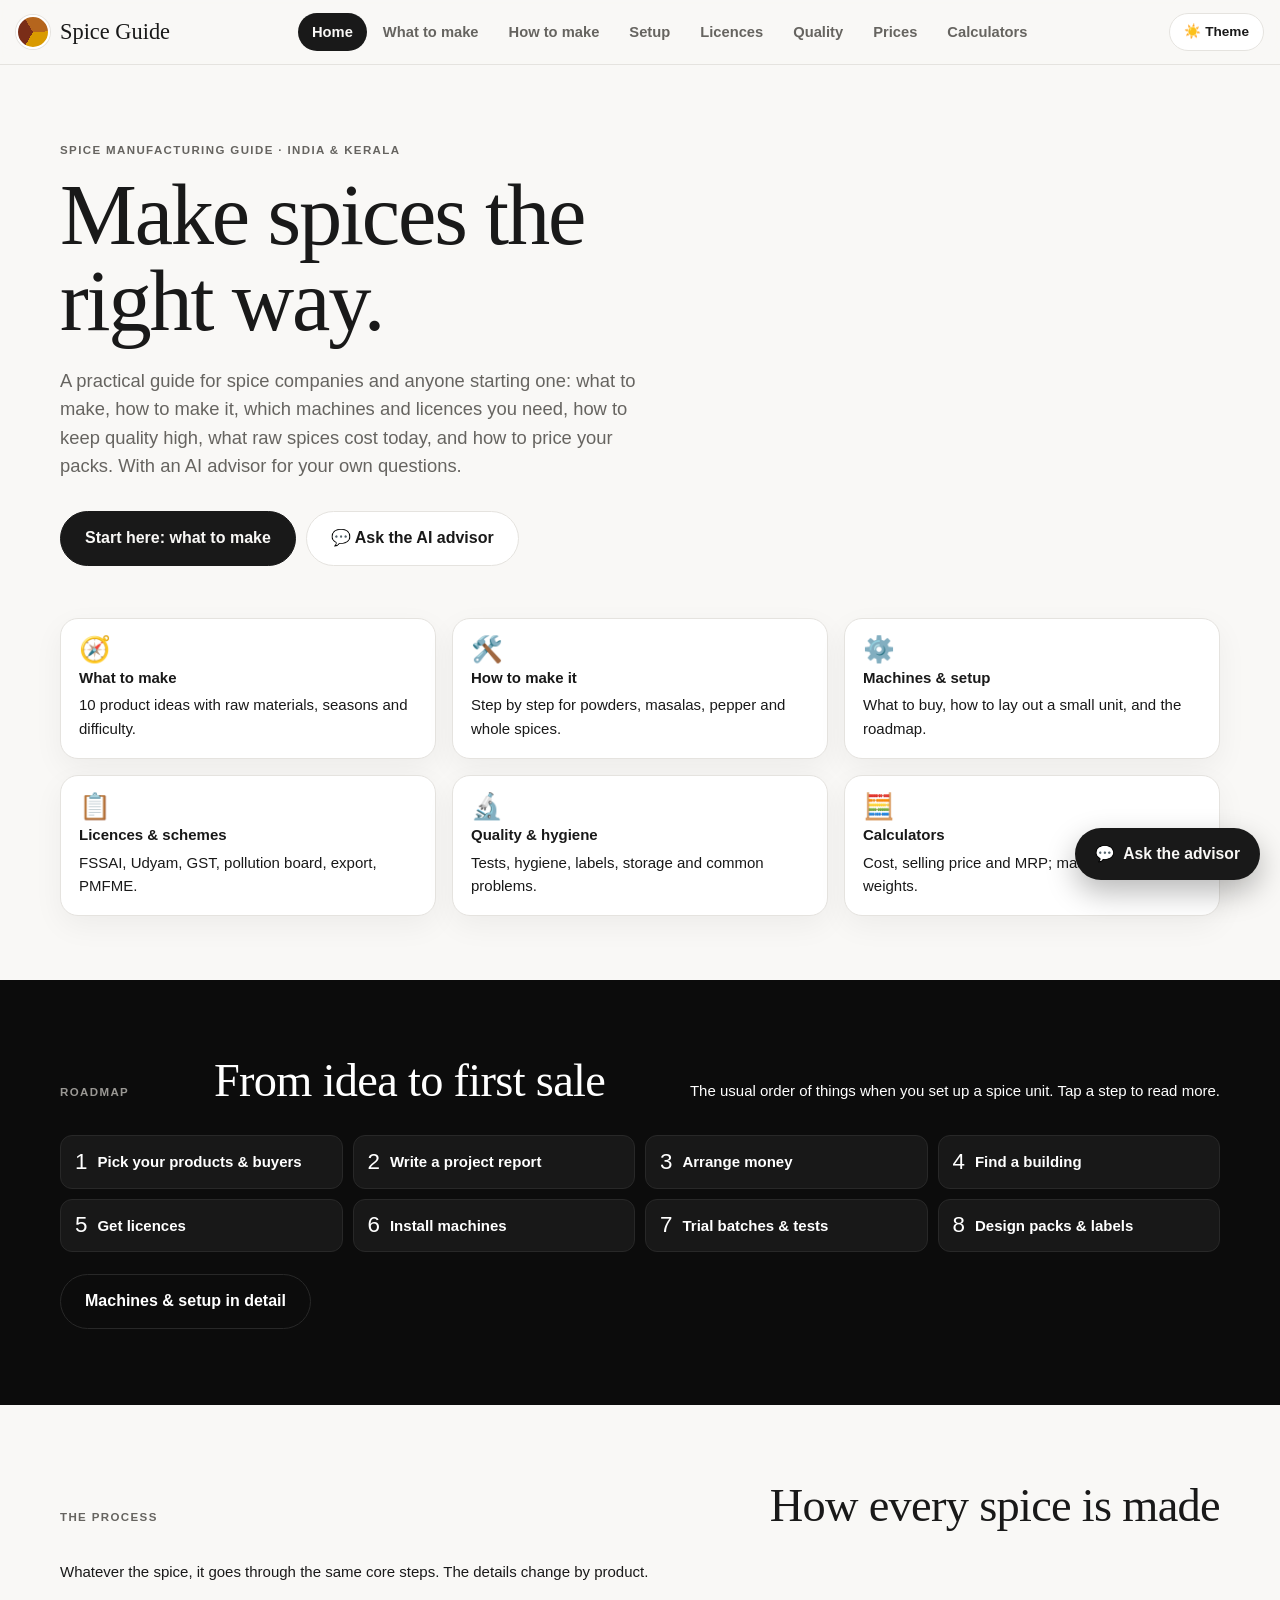
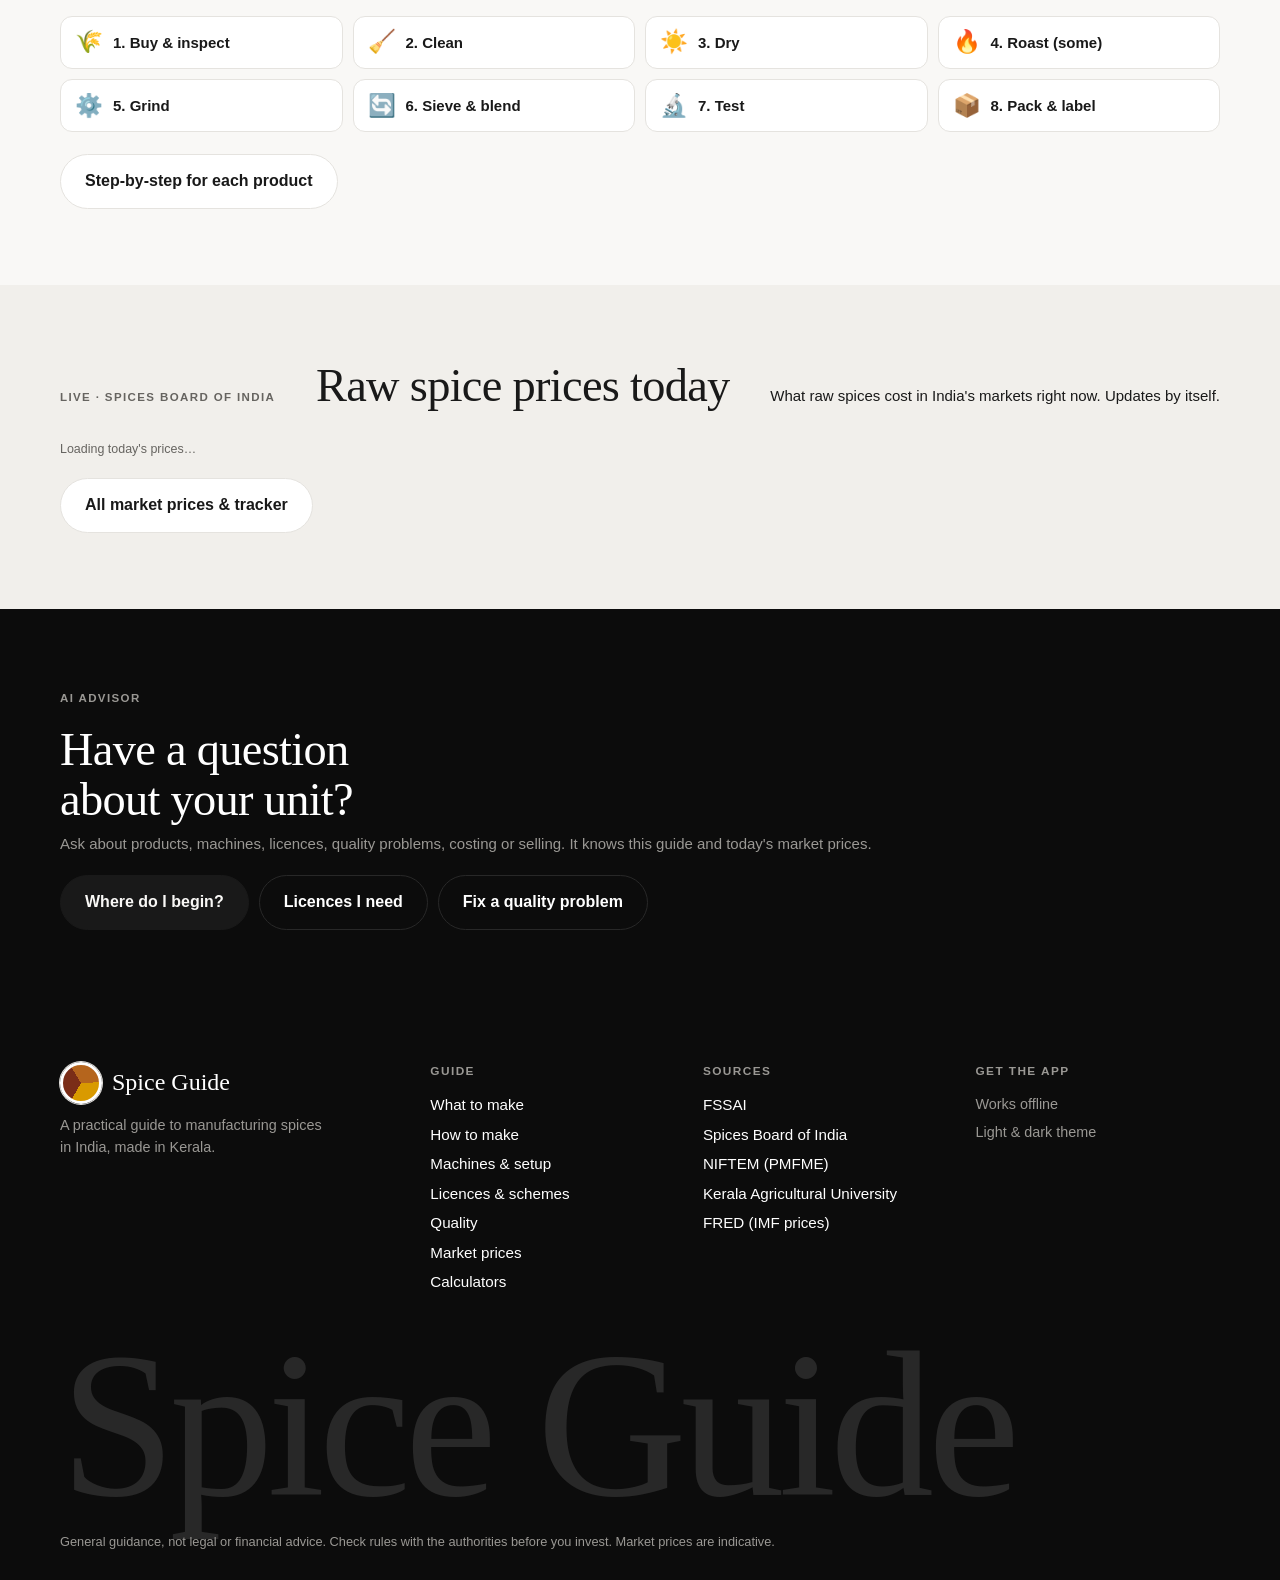
==== commit b963c731: "Turn the site into a spice manufacturing guide with an AI advisor - Remove the company storefront (p" ====
--- a/web/index.html
+++ b/web/index.html
@@ -1,4 +1,4 @@
-<!doctype html><html lang="en"><head><meta charset="utf-8"><meta name="viewport" content="width=device-width,initial-scale=1,viewport-fit=cover"><title>Spice company · Spices, masalas & bulk supply</title><meta name="description" content="Spice powders, blends and masalas, whole spices, and bulk and export supply from Kerala."><meta name="theme-color" content="#8a4b0f"><link rel="manifest" href="manifest.webmanifest"><link rel="apple-touch-icon" href="apple-touch-icon.png"><link rel="icon" href="icon-192.png"><meta name="apple-mobile-web-app-capable" content="yes"><meta name="mobile-web-app-capable" content="yes"><style>:root{padding-top:env(safe-area-inset-top,0px)}body{margin:0}img{max-width:100%}[hidden]{display:none!important}</style><style>/* Layout: Neutrix-style site. Sticky top bar, then one of three pages (Home landing with alternating light and dark bands, Spices library + sheet, Explore charts), a big dark footer, and a floating chat panel on every page. */
+<!doctype html><html lang="en"><head><meta charset="utf-8"><meta name="viewport" content="width=device-width,initial-scale=1,viewport-fit=cover"><title>Spice Guide · How to manufacture spices</title><meta name="description" content="A practical guide to spice manufacturing in India: what to make, how to make it, machines, licences, quality, market prices and costing, with an AI advisor."><meta name="theme-color" content="#8a4b0f"><link rel="manifest" href="manifest.webmanifest"><link rel="apple-touch-icon" href="apple-touch-icon.png"><link rel="icon" href="icon-192.png"><meta name="apple-mobile-web-app-capable" content="yes"><meta name="mobile-web-app-capable" content="yes"><style>:root{padding-top:env(safe-area-inset-top,0px)}body{margin:0}img{max-width:100%}[hidden]{display:none!important}</style><style>/* Layout: Neutrix-style site. Sticky top bar, then one of three pages (Home landing with alternating light and dark bands, Spices library + sheet, Explore charts), a big dark footer, and a floating chat panel on every page. */
 :root {
   --bg: #f9f8f6;
   --surface: #ffffff;
@@ -681,6 +681,56 @@
   .stepm { padding: 10px; gap: 8px; font-size: .88rem; }
 }
 #catCards { grid-template-columns: repeat(auto-fit, minmax(200px, 1fr)); }
+/* ---------- Manufacturing guide ---------- */
+.gcard { text-align: left; cursor: pointer; font: inherit; color: inherit; display: flex; flex-direction: column; gap: 4px; }
+.gcard:hover { border-color: var(--fg); }
+.gcard .si { font-size: 1.6rem; }
+#v-guide .pblk + .pblk { border-top: 1px solid var(--line); padding-top: 18px; }
+.idea-grid { display: grid; grid-template-columns: repeat(auto-fill, minmax(280px, 1fr)); gap: 12px; margin-top: 8px; }
+.idea { border: 1px solid var(--line); border-radius: var(--r); padding: 14px; display: flex; flex-direction: column; gap: 6px; background: var(--surface); }
+.idea p { margin: 0; font-size: .88rem; }
+.idea .ikv span { color: var(--muted); font-weight: 600; }
+.idea .btn-lg { align-self: flex-start; margin-top: auto; }
+.itop { display: flex; justify-content: space-between; gap: 8px; align-items: flex-start; }
+.itop b { font-size: 1.05rem; }
+.lvl { font-size: .72rem; border-radius: 999px; padding: 2px 8px; white-space: nowrap; border: 1px solid var(--line); }
+.lvl.l1 { color: #0a7d0a; border-color: currentColor; } .lvl.l2 { color: var(--spice); border-color: currentColor; } .lvl.l3 { color: #c2362f; border-color: currentColor; }
+.glist { margin: 6px 0 0; padding-left: 20px; } .glist li { margin: 4px 0; }
+.qchip.on { background: var(--fg); color: var(--bg); border-color: var(--fg); }
+.step .si { width: 30px; height: 30px; border-radius: 50%; background: var(--spice-soft); color: var(--spice); display: grid; place-items: center; font-size: .9rem; font-weight: 700; }
+.steps.one { grid-template-columns: 1fr; }
+.mrow { border-top: 1px solid var(--line); padding: 10px 0; display: grid; grid-template-columns: minmax(0, 1fr) auto; gap: 2px 12px; }
+.mrow p { grid-column: 1 / -1; margin: 2px 0 0; color: var(--muted); font-size: .9rem; }
+.mrow .srclink { grid-column: 1 / -1; margin-top: 2px; }
+.need { font-size: .74rem; border: 1px solid var(--line); border-radius: 999px; padding: 2px 9px; align-self: start; white-space: nowrap; }
+.need.n-essential { border-color: var(--spice); color: var(--spice); }
+.rtable { display: grid; gap: 6px; margin: 8px 0; }
+.rrow { display: grid; grid-template-columns: minmax(0, 1fr) 90px 36px; gap: 6px; }
+.rrow input, .inl input, .cform input, .cform select { border: 1px solid var(--line); border-radius: 8px; padding: 7px 9px; background: var(--bg); color: var(--fg); font: inherit; width: 100%; min-width: 0; }
+.inl { display: inline-flex; align-items: center; gap: 8px; font-weight: 600; } .inl input { width: 100px; }
+.rout table, .cres table { width: 100%; border-collapse: collapse; font-size: .9rem; }
+.rout th, .rout td, .cres th, .cres td { text-align: left; padding: 7px 8px; border-bottom: 1px solid var(--line); font-variant-numeric: tabular-nums; }
+.cform { display: grid; grid-template-columns: repeat(auto-fill, minmax(230px, 1fr)); gap: 12px; margin: 10px 0 16px; }
+.cform label { display: grid; gap: 4px; font-size: .86rem; font-weight: 600; }
+.cform label em { font-style: normal; font-weight: 400; color: var(--muted); font-size: .78rem; }
+.cform .wide { grid-column: 1 / -1; }
+.uin { display: flex; align-items: center; gap: 6px; } .uin small { color: var(--muted); white-space: nowrap; }
+.lblx { font-size: .86rem; font-weight: 600; display: block; margin-bottom: 6px; }
+.packcost { display: flex; gap: 10px; flex-wrap: wrap; }
+.packcost label { display: flex; align-items: center; gap: 4px; font-weight: 400; } .packcost input { width: 74px; }
+.cbig { font-size: 1.2rem; font-weight: 700; margin: 0 0 4px; }
+@media (max-width: 600px) { .rrow input, .inl input, .cform input, .cform select { font-size: 16px; } .rrow { grid-template-columns: minmax(0, 1fr) 76px 36px; } }
+.nav-brand span:last-child { white-space: nowrap; }
+.cform label { align-content: start; }
+@media (max-width: 1420px) { #netStatus { display: none; } }
+.stepm.light { background: var(--surface); color: var(--fg); border-color: var(--line); cursor: default; }
+.pbody > *, .pblk > * { min-width: 0; }
+#gBody .qchip { white-space: normal; text-align: left; }
+.cform { grid-template-columns: repeat(auto-fill, minmax(min(230px, 100%), 1fr)); }
+.idea-grid { grid-template-columns: repeat(auto-fill, minmax(min(280px, 100%), 1fr)); }
+.packcost input { width: 64px; }
+.cres .tw, .rout .tw, .qtable { overflow-x: auto; max-width: 100%; }
+@media (max-width: 600px) { .cres th, .cres td, .rout th, .rout td { padding: 6px 5px; font-size: .8rem; } }
 </style><script>/**
  * marked v18.0.10 - a markdown parser
  * Copyright (c) 2018-2026, MarkedJS. (MIT License)
@@ -766,17 +816,18 @@
 !function(t,e){"object"==typeof exports&&"undefined"!=typeof module?module.exports=e():"function"==typeof define&&define.amd?define(e):(t="undefined"!=typeof globalThis?globalThis:t||self).DOMPurify=e()}(this,function(){"use strict";function t(t,e){(null==e||e>t.length)&&(e=t.length);for(var n=0,o=Array(e);n<e;n++)o[n]=t[n];return o}function e(e,n){return function(t){if(Array.isArray(t))return t}(e)||function(t,e){var n=null==t?null:"undefined"!=typeof Symbol&&t[Symbol.iterator]||t["@@iterator"];if(null!=n){var o,r,i,a,l=[],c=!0,s=!1;try{if(i=(n=n.call(t)).next,0===e);else for(;!(c=(o=i.call(n)).done)&&(l.push(o.value),l.length!==e);c=!0);}catch(t){s=!0,r=t}finally{try{if(!c&&null!=n.return&&(a=n.return(),Object(a)!==a))return}finally{if(s)throw r}}return l}}(e,n)||function(e,n){if(e){if("string"==typeof e)return t(e,n);var o={}.toString.call(e).slice(8,-1);return"Object"===o&&e.constructor&&(o=e.constructor.name),"Map"===o||"Set"===o?Array.from(e):"Arguments"===o||/^(?:Ui|I)nt(?:8|16|32)(?:Clamped)?Array$/.test(o)?t(e,n):void 0}}(e,n)||function(){throw new TypeError("Invalid attempt to destructure non-iterable instance.\nIn order to be iterable, non-array objects must have a [Symbol.iterator]() method.")}()}const n=Object.entries,o=Object.setPrototypeOf,r=Object.isFrozen,i=Object.getPrototypeOf,a=Object.getOwnPropertyDescriptor;let l=Object.freeze,c=Object.seal,s=Object.create,u="undefined"!=typeof Reflect&&Reflect,f=u.apply,p=u.construct;l||(l=function(t){return t}),c||(c=function(t){return t}),f||(f=function(t,e){for(var n=arguments.length,o=new Array(n>2?n-2:0),r=2;r<n;r++)o[r-2]=arguments[r];return t.apply(e,o)}),p||(p=function(t){for(var e=arguments.length,n=new Array(e>1?e-1:0),o=1;o<e;o++)n[o-1]=arguments[o];return new t(...n)});const m=L(Array.prototype.forEach),d=L(Array.prototype.lastIndexOf),h=L(Array.prototype.pop),y=L(Array.prototype.push),g=L(Array.prototype.splice),b=Array.isArray,S=L(String.prototype.toLowerCase),T=L(String.prototype.toString),A=L(String.prototype.match),E=L(String.prototype.replace),w=L(String.prototype.indexOf),v=L(String.prototype.trim),O=L(Number.prototype.toString),x=L(Boolean.prototype.toString),N="undefined"==typeof BigInt?null:L(BigInt.prototype.toString),_="undefined"==typeof Symbol?null:L(Symbol.prototype.toString),D=L(Object.prototype.hasOwnProperty),R=L(Object.prototype.toString),k=L(RegExp.prototype.test),C=(I=TypeError,function(){for(var t=arguments.length,e=new Array(t),n=0;n<t;n++)e[n]=arguments[n];return p(I,e)});var I;function L(t){return function(e){e instanceof RegExp&&(e.lastIndex=0);for(var n=arguments.length,o=new Array(n>1?n-1:0),r=1;r<n;r++)o[r-1]=arguments[r];return f(t,e,o)}}function z(t,e){let n=arguments.length>2&&void 0!==arguments[2]?arguments[2]:S;if(o&&o(t,null),!b(e))return t;let i=e.length;for(;i--;){let o=e[i];if("string"==typeof o){const t=n(o);t!==o&&(r(e)||(e[i]=t),o=t)}t[o]=!0}return t}function M(t){for(let e=0;e<t.length;e++){D(t,e)||(t[e]=null)}return t}function P(t){const o=s(null);for(const i of n(t)){var r=e(i,2);const n=r[0],a=r[1];D(t,n)&&(b(a)?o[n]=M(a):a&&"object"==typeof a&&a.constructor===Object?o[n]=P(a):o[n]=a)}return o}function U(t,e){for(;null!==t;){const n=a(t,e);if(n){if(n.get)return L(n.get);if("function"==typeof n.value)return L(n.value)}t=i(t)}return function(){return null}}const F=l(["a","abbr","acronym","address","area","article","aside","audio","b","bdi","bdo","big","blink","blockquote","body","br","button","canvas","caption","center","cite","code","col","colgroup","content","data","datalist","dd","decorator","del","details","dfn","dialog","dir","div","dl","dt","element","em","fieldset","figcaption","figure","font","footer","form","h1","h2","h3","h4","h5","h6","head","header","hgroup","hr","html","i","img","input","ins","kbd","label","legend","li","main","map","mark","marquee","menu","menuitem","meter","nav","nobr","ol","optgroup","option","output","p","picture","pre","progress","q","rp","rt","ruby","s","samp","search","section","select","shadow","slot","small","source","spacer","span","strike","strong","style","sub","summary","sup","table","tbody","td","template","textarea","tfoot","th","thead","time","tr","track","tt","u","ul","var","video","wbr"]),H=l(["svg","a","altglyph","altglyphdef","altglyphitem","animatecolor","animatemotion","animatetransform","circle","clippath","defs","desc","ellipse","enterkeyhint","exportparts","filter","font","g","glyph","glyphref","hkern","image","inputmode","line","lineargradient","marker","mask","metadata","mpath","part","path","pattern","polygon","polyline","radialgradient","rect","stop","style","switch","symbol","text","textpath","title","tref","tspan","view","vkern"]),j=l(["feBlend","feColorMatrix","feComponentTransfer","feComposite","feConvolveMatrix","feDiffuseLighting","feDisplacementMap","feDistantLight","feDropShadow","feFlood","feFuncA","feFuncB","feFuncG","feFuncR","feGaussianBlur","feImage","feMerge","feMergeNode","feMorphology","feOffset","fePointLight","feSpecularLighting","feSpotLight","feTile","feTurbulence"]),B=l(["animate","color-profile","cursor","discard","font-face","font-face-format","font-face-name","font-face-src","font-face-uri","foreignobject","hatch","hatchpath","mesh","meshgradient","meshpatch","meshrow","missing-glyph","script","set","solidcolor","unknown","use"]),W=l(["math","menclose","merror","mfenced","mfrac","mglyph","mi","mlabeledtr","mmultiscripts","mn","mo","mover","mpadded","mphantom","mroot","mrow","ms","mspace","msqrt","mstyle","msub","msup","msubsup","mtable","mtd","mtext","mtr","munder","munderover","mprescripts"]),Y=l(["maction","maligngroup","malignmark","mlongdiv","mscarries","mscarry","msgroup","mstack","msline","msrow","semantics","annotation","annotation-xml","mprescripts","none"]),G=l(["#text"]),q=l(["accept","action","align","alt","autocapitalize","autocomplete","autopictureinpicture","autoplay","background","bgcolor","border","capture","cellpadding","cellspacing","checked","cite","class","clear","color","cols","colspan","command","commandfor","controls","controlslist","coords","crossorigin","datetime","decoding","default","dir","disabled","disablepictureinpicture","disableremoteplayback","download","draggable","enctype","enterkeyhint","exportparts","face","for","headers","height","hidden","high","href","hreflang","id","inert","inputmode","integrity","ismap","kind","label","lang","list","loading","loop","low","max","maxlength","media","method","min","minlength","multiple","muted","name","nonce","noshade","novalidate","nowrap","open","optimum","part","pattern","placeholder","playsinline","popover","popovertarget","popovertargetaction","poster","preload","pubdate","radiogroup","readonly","rel","required","rev","reversed","role","rows","rowspan","spellcheck","scope","selected","shape","size","sizes","slot","span","srclang","start","src","srcset","step","style","summary","tabindex","title","translate","type","usemap","valign","value","width","wrap","xmlns"]),$=l(["accent-height","accumulate","additive","alignment-baseline","amplitude","ascent","attributename","attributetype","azimuth","basefrequency","baseline-shift","begin","bias","by","class","clip","clippathunits","clip-path","clip-rule","color","color-interpolation","color-interpolation-filters","color-profile","color-rendering","cx","cy","d","dx","dy","diffuseconstant","direction","display","divisor","dominant-baseline","dur","edgemode","elevation","end","exponent","fill","fill-opacity","fill-rule","filter","filterunits","flood-color","flood-opacity","font-family","font-size","font-size-adjust","font-stretch","font-style","font-variant","font-weight","fx","fy","g1","g2","glyph-name","glyphref","gradientunits","gradienttransform","height","href","id","image-rendering","in","in2","intercept","k","k1","k2","k3","k4","kerning","keypoints","keysplines","keytimes","lang","lengthadjust","letter-spacing","kernelmatrix","kernelunitlength","lighting-color","local","marker-end","marker-mid","marker-start","markerheight","markerunits","markerwidth","maskcontentunits","maskunits","max","mask","mask-type","media","method","mode","min","name","numoctaves","offset","operator","opacity","order","orient","orientation","origin","overflow","paint-order","path","pathlength","patterncontentunits","patterntransform","patternunits","pointer-events","points","preservealpha","preserveaspectratio","primitiveunits","r","rx","ry","radius","refx","refy","repeatcount","repeatdur","restart","result","rotate","scale","seed","shape-rendering","slope","specularconstant","specularexponent","spreadmethod","startoffset","stddeviation","stitchtiles","stop-color","stop-opacity","stroke-dasharray","stroke-dashoffset","stroke-linecap","stroke-linejoin","stroke-miterlimit","stroke-opacity","stroke","stroke-width","style","surfacescale","systemlanguage","tabindex","tablevalues","targetx","targety","transform","transform-origin","text-anchor","text-decoration","text-orientation","text-rendering","textlength","type","u1","u2","unicode","values","vector-effect","viewbox","visibility","version","vert-adv-y","vert-origin-x","vert-origin-y","width","word-spacing","wrap","writing-mode","xchannelselector","ychannelselector","x","x1","x2","xmlns","y","y1","y2","z","zoomandpan"]),X=l(["accent","accentunder","align","bevelled","close","columnalign","columnlines","columnspacing","columnspan","denomalign","depth","dir","display","displaystyle","encoding","fence","frame","height","href","id","largeop","length","linethickness","lquote","lspace","mathbackground","mathcolor","mathsize","mathvariant","maxsize","minsize","movablelimits","notation","numalign","open","rowalign","rowlines","rowspacing","rowspan","rspace","rquote","scriptlevel","scriptminsize","scriptsizemultiplier","selection","separator","separators","stretchy","subscriptshift","supscriptshift","symmetric","voffset","width","xmlns"]),K=l(["xlink:href","xml:id","xlink:title","xml:space","xmlns:xlink"]),V=c(/{{[\w\W]*|^[\w\W]*}}/g),Z=c(/<%[\w\W]*|^[\w\W]*%>/g),J=c(/\${[\w\W]*/g),Q=c(/^data-[\-\w.\u00B7-\uFFFF]+$/),tt=c(/^aria-[\-\w]+$/),et=c(/^(?:(?:(?:f|ht)tps?|mailto|tel|callto|sms|cid|xmpp|matrix):|[^a-z]|[a-z+.\-]+(?:[^a-z+.\-:]|$))/i),nt=c(/^(?:\w+script|data):/i),ot=c(/[\u0000-\u0020\u00A0\u1680\u180E\u2000-\u2029\u205F\u3000]/g),rt=c(/^html$/i),it=c(/^[a-z][.\w]*(-[.\w]+)+$/i),at=c(/<[/\w!]/g),lt=c(/<[/\w]/g),ct=c(/<\/no(script|embed|frames)/i),st=c(/\/>/i),ut=1,ft=3,pt=7,mt=8,dt=9,ht=11,yt=["style","script","xmp","iframe","noembed","noframes","plaintext","noscript"],gt=l(z({},yt)),bt=function(){const t={};return m(yt,e=>{t[e]=c(new RegExp("</"+e+"(?=[\\t\\n\\f\\r />])","i"))}),l(t)}(),St=function(){return"undefined"==typeof window?null:window},Tt=function(t,e,n,o){return D(t,e)&&b(t[e])?z(o.base?P(o.base):{},t[e],o.transform):n},At=function(t,e,n){const o=D(t,e)?t[e]:void 0;return o&&"object"==typeof o?P(o):n()};var Et=function t(){let e=arguments.length>0&&void 0!==arguments[0]?arguments[0]:St();const o=e=>t(e);if(o.version="3.4.14",o.removed=[],!e||!e.document||e.document.nodeType!==dt||!e.Element)return o.isSupported=!1,o;let r=e.document;const i=r,a=i.currentScript;e.DocumentFragment;const u=e.HTMLTemplateElement,f=e.Node,p=e.Element,I=e.NodeFilter,L=e.NamedNodeMap;void 0===L&&(e.NamedNodeMap||e.MozNamedAttrMap),e.HTMLFormElement;const M=e.DOMParser,yt=e.trustedTypes,Et=p.prototype,wt=U(Et,"cloneNode"),vt=U(Et,"remove"),Ot=U(Et,"nextSibling"),xt=U(Et,"childNodes"),Nt=U(Et,"parentNode"),_t=U(Et,"shadowRoot"),Dt=U(Et,"attributes"),Rt=f&&f.prototype?U(f.prototype,"nodeType"):null,kt=f&&f.prototype?U(f.prototype,"nodeName"):null,Ct=f&&f.prototype?U(f.prototype,"ownerDocument"):null,It=function(t){return Rt?Rt(t):t.nodeType},Lt=function(t){return kt?kt(t):t.nodeName};if("function"==typeof u){const t=r.createElement("template");t.content&&t.content.ownerDocument&&(r=t.content.ownerDocument)}let zt,Mt,Pt="",Ut=!1,Ft=0;const Ht=function(){if(Ft>0)throw C('A configured TRUSTED_TYPES_POLICY callback (createHTML or createScriptURL) must not call DOMPurify.sanitize, as that causes infinite recursion. Do not pass a policy whose callbacks wrap DOMPurify as TRUSTED_TYPES_POLICY; see the "DOMPurify and Trusted Types" section of the README.')},jt=function(t){Ht(),Ft++;try{return zt.createHTML(t)}finally{Ft--}},Bt=function(){return Ut||(Mt=function(t,e){if("object"!=typeof t||"function"!=typeof t.createPolicy)return null;let n=null;const o="data-tt-policy-suffix";e&&e.hasAttribute(o)&&(n=e.getAttribute(o));const r="dompurify"+(n?"#"+n:"");try{return t.createPolicy(r,{createHTML:t=>t,createScriptURL:t=>t})}catch(t){return console.warn("TrustedTypes policy "+r+" could not be created."),null}}(yt,a),Ut=!0),Mt},Wt=r,Yt=Wt.implementation,Gt=Wt.createNodeIterator,qt=Wt.createDocumentFragment,$t=Wt.getElementsByTagName,Xt=i.importNode;let Kt={afterSanitizeAttributes:[],afterSanitizeElements:[],afterSanitizeShadowDOM:[],beforeSanitizeAttributes:[],beforeSanitizeElements:[],beforeSanitizeShadowDOM:[],uponSanitizeAttribute:[],uponSanitizeElement:[],uponSanitizeShadowNode:[]};o.isSupported="function"==typeof n&&"function"==typeof Nt&&Yt&&void 0!==Yt.createHTMLDocument;const Vt=V,Zt=Z,Jt=J,Qt=Q,te=tt,ee=nt,ne=ot,oe=it;let re=et,ie=null;const ae=z({},[...F,...H,...j,...W,...G]);let le=null;const ce=z({},[...q,...$,...X,...K]);let se=Object.seal(s(null,{tagNameCheck:{writable:!0,configurable:!1,enumerable:!0,value:null},attributeNameCheck:{writable:!0,configurable:!1,enumerable:!0,value:null},allowCustomizedBuiltInElements:{writable:!0,configurable:!1,enumerable:!0,value:!1}})),ue=null,fe=null;const pe=Object.seal(s(null,{tagCheck:{writable:!0,configurable:!1,enumerable:!0,value:null},attributeCheck:{writable:!0,configurable:!1,enumerable:!0,value:null}}));let me=!0,de=!0,he=!1,ye=!0,ge=!1,be=!0,Se=!1,Te=!1,Ae=null,Ee=null,we=!1,ve=!1,Oe=!1,xe=!1,Ne=!0,_e=!1;const De="user-content-";let Re=!0,ke=!1,Ce={},Ie=null;const Le=z({},["annotation-xml","audio","colgroup","desc","foreignobject","head","iframe","math","mi","mn","mo","ms","mtext","noembed","noframes","noscript","plaintext","script","selectedcontent","style","svg","template","thead","title","video","xmp"]);let ze=null;const Me=z({},["audio","video","img","source","image","track"]);let Pe=null;const Ue=z({},["alt","class","for","id","label","name","pattern","placeholder","role","summary","title","value","style","xmlns"]),Fe="http://www.w3.org/1998/Math/MathML",He="http://www.w3.org/2000/svg",je="http://www.w3.org/1999/xhtml";let Be=je,We=!1,Ye=null;const Ge=z({},[Fe,He,je],T),qe=l(["mi","mo","mn","ms","mtext"]);let $e=z({},qe);const Xe=l(["annotation-xml"]);let Ke=z({},Xe);const Ve=z({},["title","style","font","a","script"]);let Ze=null;const Je=["application/xhtml+xml","text/html"];let Qe=null,tn=null;const en=r.createElement("form"),nn=function(t){return t instanceof RegExp||t instanceof Function},on=function(){let t=arguments.length>0&&void 0!==arguments[0]?arguments[0]:{};if(tn&&tn===t)return;t&&"object"==typeof t||(t={}),t=P(t),Ze=-1===Je.indexOf(t.PARSER_MEDIA_TYPE)?"text/html":t.PARSER_MEDIA_TYPE,Qe="application/xhtml+xml"===Ze?T:S,ie=Tt(t,"ALLOWED_TAGS",ae,{transform:Qe}),le=Tt(t,"ALLOWED_ATTR",ce,{transform:Qe}),Ye=Tt(t,"ALLOWED_NAMESPACES",Ge,{transform:T}),Pe=Tt(t,"ADD_URI_SAFE_ATTR",Ue,{transform:Qe,base:Ue}),ze=Tt(t,"ADD_DATA_URI_TAGS",Me,{transform:Qe,base:Me}),Ie=Tt(t,"FORBID_CONTENTS",Le,{transform:Qe}),ue=Tt(t,"FORBID_TAGS",P({}),{transform:Qe}),fe=Tt(t,"FORBID_ATTR",P({}),{transform:Qe}),Ce=!!D(t,"USE_PROFILES")&&(t.USE_PROFILES&&"object"==typeof t.USE_PROFILES?P(t.USE_PROFILES):t.USE_PROFILES),me=!1!==t.ALLOW_ARIA_ATTR,de=!1!==t.ALLOW_DATA_ATTR,he=t.ALLOW_UNKNOWN_PROTOCOLS||!1,ye=!1!==t.ALLOW_SELF_CLOSE_IN_ATTR,ge=t.SAFE_FOR_TEMPLATES||!1,be=!1!==t.SAFE_FOR_XML,Se=t.WHOLE_DOCUMENT||!1,ve=t.RETURN_DOM||!1,Oe=t.RETURN_DOM_FRAGMENT||!1,xe=t.RETURN_TRUSTED_TYPE||!1,we=t.FORCE_BODY||!1,Ne=!1!==t.SANITIZE_DOM,_e=t.SANITIZE_NAMED_PROPS||!1,Re=!1!==t.KEEP_CONTENT,ke=t.IN_PLACE||!1,re=function(t){try{return k(t,""),!0}catch(t){return!1}}(t.ALLOWED_URI_REGEXP)?t.ALLOWED_URI_REGEXP:et,Be="string"==typeof t.NAMESPACE?t.NAMESPACE:je,$e=At(t,"MATHML_TEXT_INTEGRATION_POINTS",()=>z({},qe)),Ke=At(t,"HTML_INTEGRATION_POINTS",()=>z({},Xe));const e=At(t,"CUSTOM_ELEMENT_HANDLING",()=>s(null));if(se=s(null),D(e,"tagNameCheck")&&nn(e.tagNameCheck)&&(se.tagNameCheck=e.tagNameCheck),D(e,"attributeNameCheck")&&nn(e.attributeNameCheck)&&(se.attributeNameCheck=e.attributeNameCheck),D(e,"allowCustomizedBuiltInElements")&&"boolean"==typeof e.allowCustomizedBuiltInElements&&(se.allowCustomizedBuiltInElements=e.allowCustomizedBuiltInElements),c(se),ge&&(de=!1),Oe&&(ve=!0),Ce&&(ie=z({},G),le=s(null),!0===Ce.html&&(z(ie,F),z(le,q)),!0===Ce.svg&&(z(ie,H),z(le,$),z(le,K)),!0===Ce.svgFilters&&(z(ie,j),z(le,$),z(le,K)),!0===Ce.mathMl&&(z(ie,W),z(le,X),z(le,K))),pe.tagCheck=null,pe.attributeCheck=null,D(t,"ADD_TAGS")&&("function"==typeof t.ADD_TAGS?pe.tagCheck=t.ADD_TAGS:b(t.ADD_TAGS)&&(ie===ae&&(ie=P(ie)),z(ie,t.ADD_TAGS,Qe))),D(t,"ADD_ATTR")&&("function"==typeof t.ADD_ATTR?pe.attributeCheck=t.ADD_ATTR:b(t.ADD_ATTR)&&(le===ce&&(le=P(le)),z(le,t.ADD_ATTR,Qe))),D(t,"ADD_FORBID_CONTENTS")&&b(t.ADD_FORBID_CONTENTS)&&(Ie===Le&&(Ie=P(Ie)),z(Ie,t.ADD_FORBID_CONTENTS,Qe)),Re&&(ie["#text"]=!0),Se&&z(ie,["html","head","body"]),ie.table&&(z(ie,["tbody"]),delete ue.tbody),t.TRUSTED_TYPES_POLICY){if("function"!=typeof t.TRUSTED_TYPES_POLICY.createHTML)throw C('TRUSTED_TYPES_POLICY configuration option must provide a "createHTML" hook.');if("function"!=typeof t.TRUSTED_TYPES_POLICY.createScriptURL)throw C('TRUSTED_TYPES_POLICY configuration option must provide a "createScriptURL" hook.');const e=zt;zt=t.TRUSTED_TYPES_POLICY;try{Pt=jt("")}catch(t){throw zt=e,t}}else null===t.TRUSTED_TYPES_POLICY?(zt=void 0,Pt=""):(void 0===zt&&(zt=Bt()),zt&&"string"==typeof Pt&&(Pt=jt("")));l&&l(t),tn=t},rn=z({},[...H,...j,...B]),an=z({},[...W,...Y]),ln=function(t){let e=Nt(t);e&&e.tagName||(e={namespaceURI:Be,tagName:"template"});const n=S(t.tagName),o=S(e.tagName);return!!Ye[t.namespaceURI]&&(t.namespaceURI===He?function(t,e,n){return e.namespaceURI===je?"svg"===t:e.namespaceURI===Fe?"svg"===t&&("annotation-xml"===n||$e[n]):Boolean(rn[t])}(n,e,o):t.namespaceURI===Fe?function(t,e,n){return e.namespaceURI===je?"math"===t:e.namespaceURI===He?"math"===t&&Ke[n]:Boolean(an[t])}(n,e,o):t.namespaceURI===je?function(t,e,n){return!(e.namespaceURI===He&&!Ke[n])&&!(e.namespaceURI===Fe&&!$e[n])&&!an[t]&&(Ve[t]||!rn[t])}(n,e,o):!("application/xhtml+xml"!==Ze||!Ye[t.namespaceURI]))},cn=function(t){y(o.removed,{element:t});try{Nt(t).removeChild(t)}catch(e){if(vt(t),!Nt(t))throw C("a node selected for removal could not be detached from its tree and cannot be safely returned; refusing to sanitize in place")}},sn=function(t,e,n){try{t.removeAttributeNode(e)}catch(e){try{t.removeAttribute(n)}catch(t){}}},un=function(t){mn(t);const e=xt(t);if(e){const t=[];m(e,e=>{y(t,e)}),m(t,t=>{try{vt(t)}catch(t){}})}const n=Dt(t);if(n)for(let e=n.length-1;e>=0;--e){const o=n[e],r=o&&o.name;"string"==typeof r&&sn(t,o,r)}},fn=function(t,e,n){if(!n)try{n=e.getAttributeNode(t)}catch(t){n=null}y(o.removed,{attribute:n||null,from:e});try{n?e.removeAttributeNode(n):e.removeAttribute(t)}catch(n){try{e.removeAttribute(t)}catch(t){}}if("is"===t)if(ve||Oe)try{cn(e)}catch(t){}else try{e.setAttribute(t,"")}catch(t){}},pn=function(t){const e=Dt(t);if(e)for(let n=e.length-1;n>=0;--n){const o=e[n],r=o&&o.name;"string"!=typeof r||le[Qe(r)]||sn(t,o,r)}},mn=function(t){const e=[t];for(;e.length>0;){const t=e.pop();It(t)===ut&&pn(t);const n=xt(t);if(n)for(let t=n.length-1;t>=0;--t)e.push(n[t])}},dn=function(t,e){return!!be&&("patchsrc"===t||"for"===t&&"label"!==e&&"output"!==e)},hn=function(t){let e=null,n=null;if(we)t="<remove></remove>"+t;else{const e=A(t,/^[\r\n\t ]+/);n=e&&e[0]}"application/xhtml+xml"===Ze&&Be===je&&(t='<html xmlns="http://www.w3.org/1999/xhtml"><head></head><body>'+t+"</body></html>");const o=zt?jt(t):t;if(Be===je)try{e=(new M).parseFromString(o,Ze)}catch(t){}if(!e||!e.documentElement){e=Yt.createDocument(Be,"template",null);try{e.documentElement.innerHTML=We?Pt:o}catch(t){}}const i=e.body||e.documentElement;return t&&n&&i.insertBefore(r.createTextNode(n),i.childNodes[0]||null),Be===je?$t.call(e,Se?"html":"body")[0]:Se?e.documentElement:i},yn=function(t){const e=Ct?Ct(t):t.ownerDocument;return Gt.call(e||t,t,I.SHOW_ELEMENT|I.SHOW_COMMENT|I.SHOW_TEXT|I.SHOW_PROCESSING_INSTRUCTION|I.SHOW_CDATA_SECTION,null)},gn=function(t){return t=E(t,Vt," "),t=E(t,Zt," "),t=E(t,Jt," ")},bn=function(t){var e;t.normalize();const n=Ct?Ct(t):t.ownerDocument,o=Gt.call(n||t,t,I.SHOW_TEXT|I.SHOW_COMMENT|I.SHOW_CDATA_SECTION|I.SHOW_PROCESSING_INSTRUCTION,null);let r=o.nextNode();for(;r;)r.data=gn(r.data),r=o.nextNode();const i=null===(e=t.querySelectorAll)||void 0===e?void 0:e.call(t,"template");i&&m(i,t=>{Tn(t.content)&&bn(t.content)})},Sn=function(t){const e=kt?kt(t):null;return"string"==typeof e&&("form"===Qe(e)&&("string"!=typeof t.nodeName||"string"!=typeof t.textContent||"function"!=typeof t.removeChild||t.attributes!==Dt(t)||"function"!=typeof t.removeAttribute||"function"!=typeof t.setAttribute||"string"!=typeof t.namespaceURI||"function"!=typeof t.insertBefore||"function"!=typeof t.hasChildNodes||t.nodeType!==Rt(t)||t.childNodes!==xt(t)))},Tn=function(t){if(!Rt||"object"!=typeof t||null===t)return!1;try{return Rt(t)===ht}catch(t){return!1}},An=function(t){if(!Rt||"object"!=typeof t||null===t)return!1;try{return"number"==typeof Rt(t)}catch(t){return!1}};function En(t,e,n){0!==t.length&&m(t,t=>{t.call(o,e,n,tn)})}const wn=function(t,e){if(t instanceof RegExp)return k(t,e);if(t instanceof Function){for(var n=arguments.length,o=new Array(n>2?n-2:0),r=2;r<n;r++)o[r-2]=arguments[r];return Boolean(t(e,...o))}return!1},vn=function(t,e,n,o){return 0===t.length?e:e===n||e===o?P(e):e},On=function(t,e){return t!==e&&null===Nt(t)&&(ke&&mn(t),!0)},xn=function(t,e){if(En(Kt.beforeSanitizeElements,t,null),On(t,e))return!0;if(Sn(t))return cn(t),!0;const n=Qe(Lt(t));if(ie=vn(Kt.uponSanitizeElement,ie,ae,Ae),En(Kt.uponSanitizeElement,t,{tagName:n,allowedTags:ie}),On(t,e))return!0;if(function(t,e){return!!(be&&t.hasChildNodes()&&!An(t.firstElementChild)&&k(at,t.textContent)&&k(at,t.innerHTML))||!!(be&&t.namespaceURI===je&&gt[e]&&(An(t.firstElementChild)||"string"==typeof t.textContent&&k(bt[e],t.textContent)))||t.nodeType===pt||!(!be||t.nodeType!==mt||!k(lt,t.data))}(t,n))return cn(t),!0;if(ue[n]||!(pe.tagCheck instanceof Function&&pe.tagCheck(n))&&!ie[n]){const o=function(t,e,n){if(!ue[e]&&Dn(e)&&wn(se.tagNameCheck,e))return!1;if(Re&&!Ie[e]){const e=Nt(t),o=xt(t);if(o&&e)for(let r=o.length-1;r>=0;--r){const i=t===n?wt(o[r],!0):o[r];e.insertBefore(i,Ot(t))}}return cn(t),!0}(t,n,e);return!1===o&&En(Kt.afterSanitizeElements,t,null),o}if(It(t)===ut&&!ln(t))return cn(t),!0;if(("noscript"===n||"noembed"===n||"noframes"===n)&&k(ct,t.innerHTML))return cn(t),!0;if(ge&&t.nodeType===ft){const e=gn(t.textContent);t.textContent!==e&&(y(o.removed,{element:t.cloneNode()}),t.textContent=e)}return En(Kt.afterSanitizeElements,t,null),!1},Nn=function(t,e,n){if(fe[e])return!1;if(dn(e,t))return!1;if(Ne&&("id"===e||"name"===e)&&(n in r||n in en))return!1;const o=le[e]||pe.attributeCheck instanceof Function&&pe.attributeCheck(e,t);return!(!de||!k(Qt,e))||(!(!me||!k(te,e))||(o?!!Pe[e]||(!!k(re,E(n,ne,""))||(!("src"!==e&&"xlink:href"!==e&&"href"!==e||"script"===t||0!==w(n,"data:")||!ze[t])||(!(!he||k(ee,E(n,ne,"")))||!n))):Dn(t)&&wn(se.tagNameCheck,t)&&wn(se.attributeNameCheck,e,t)||"is"===e&&se.allowCustomizedBuiltInElements&&wn(se.tagNameCheck,n)))},_n=z({},["annotation-xml","color-profile","font-face","font-face-format","font-face-name","font-face-src","font-face-uri","missing-glyph"]),Dn=function(t){return!_n[S(t)]&&k(oe,t)},Rn=function(t,e,n,o){if(zt&&"object"==typeof yt&&"function"==typeof yt.getAttributeType&&!n)switch(yt.getAttributeType(t,e)){case"TrustedHTML":return jt(o);case"TrustedScriptURL":return function(t){Ht(),Ft++;try{return zt.createScriptURL(t)}finally{Ft--}}(o)}return o},kn=function(t,e,n,r){try{n?t.setAttributeNS(n,e,r):t.setAttribute(e,r),Sn(t)?cn(t):h(o.removed)}catch(n){fn(e,t)}},Cn=function(t){En(Kt.beforeSanitizeAttributes,t,null);const e=t.attributes;if(!e||Sn(t))return;le=vn(Kt.uponSanitizeAttribute,le,ce,Ee);const n={attrName:"",attrValue:"",keepAttr:!0,allowedAttributes:le,forceKeepAttr:void 0};let o=e.length;const r=Qe(t.nodeName);for(;o--;){const i=e[o],a=i.name,l=i.namespaceURI,c=i.value,s=Qe(a),u=c;let f="value"===a?u:v(u);n.attrName=s,n.attrValue=f,n.keepAttr=!0,n.forceKeepAttr=void 0,En(Kt.uponSanitizeAttribute,t,n),f=n.attrValue,!_e||"id"!==s&&"name"!==s||0===w(f,De)||(fn(a,t,i),f=De+f),be&&k(/((--!?|])>)|<\/(style|script|title|xmp|textarea|noscript|iframe|noembed|noframes)/i,f)?fn(a,t,i):"attributename"===s&&A(f,"href")?fn(a,t,i):n.forceKeepAttr||(n.keepAttr&&(ye||!k(st,f))?(ge&&(f=gn(f)),Nn(r,s,f)?(f=Rn(r,s,l,f),f!==u&&kn(t,a,l,f)):fn(a,t,i)):fn(a,t,i))}En(Kt.afterSanitizeAttributes,t,null)},In=function(t){let e=null;const n=yn(t);for(En(Kt.beforeSanitizeShadowDOM,t,null);e=n.nextNode();)if(En(Kt.uponSanitizeShadowNode,e,null),xn(e,t),Cn(e),Tn(e.content)&&In(e.content),It(e)===ut){const t=_t(e);Tn(t)&&(Ln(t),In(t))}En(Kt.afterSanitizeShadowDOM,t,null)},Ln=function(t){const e=[{node:t,shadow:null}];for(;e.length>0;){const t=e.pop();if(t.shadow){In(t.shadow);continue}const n=t.node,o=It(n)===ut,r=xt(n);if(r)for(let t=r.length-1;t>=0;--t)e.push({node:r[t],shadow:null});if(o){const t=kt?kt(n):null;if("string"==typeof t&&"template"===Qe(t)){const t=n.content;Tn(t)&&e.push({node:t,shadow:null})}}if(o){const t=_t(n);Tn(t)&&e.push({node:null,shadow:t},{node:t,shadow:null})}}};return o.sanitize=function(t){let e=arguments.length>1&&void 0!==arguments[1]?arguments[1]:{},n=null,r=null,a=null,l=null;if(We=!t,We&&(t="\x3c!--\x3e"),"string"!=typeof t&&!An(t)&&"string"!=typeof(t=function(t){switch(typeof t){case"string":return t;case"number":return O(t);case"boolean":return x(t);case"bigint":return N?N(t):"0";case"symbol":return _?_(t):"Symbol()";case"undefined":default:return R(t);case"function":case"object":{if(null===t)return R(t);const e=t,n=U(e,"toString");if("function"==typeof n){const t=n(e);return"string"==typeof t?t:R(t)}return R(t)}}}(t)))throw C("dirty is not a string, aborting");if(!o.isSupported)return t;Te?(ie=Ae,le=Ee):on(e),(Kt.uponSanitizeElement.length>0||Kt.uponSanitizeAttribute.length>0)&&(ie=P(ie)),Kt.uponSanitizeAttribute.length>0&&(le=P(le)),o.removed=[];const c=ke&&"string"!=typeof t&&An(t);if(c){!function(t){if(!be)return;const e=[t];for(;e.length>0;){const t=e.pop(),n=It(t);if(n===pt||n===mt&&k(lt,t.data)){try{vt(t)}catch(t){}continue}if(n===ut){const e=t,n=Qe(Lt(t));try{e.hasAttribute&&e.hasAttribute("patchsrc")&&e.removeAttribute("patchsrc"),e.hasAttribute&&e.hasAttribute("for")&&dn("for",n)&&e.removeAttribute("for")}catch(t){}}const o=xt(t);if(o)for(let t=o.length-1;t>=0;--t)e.push(o[t])}}(t);const e=Lt(t);if("string"==typeof e){const n=Qe(e);if(!ie[n]||ue[n])throw un(t),C("root node is forbidden and cannot be sanitized in-place")}if(Sn(t))throw un(t),C("root node is clobbered and cannot be sanitized in-place");try{Ln(t)}catch(e){throw un(t),e}}else if(An(t))n=hn("\x3c!----\x3e"),r=n.ownerDocument.importNode(t,!0),r.nodeType===ut&&"BODY"===r.nodeName||"HTML"===r.nodeName?n=r:n.appendChild(r),Ln(r);else{if(!ve&&!ge&&!Se&&-1===t.indexOf("<"))return zt&&xe?jt(t):t;if(n=hn(t),!n)return ve?null:xe?Pt:""}n&&we&&cn(n.firstChild);const s=c?t:n;try{const t=yn(s);for(;a=t.nextNode();)xn(a,s),Cn(a),Tn(a.content)&&In(a.content)}catch(e){throw c&&(un(t),m(o.removed,t=>{t.element&&mn(t.element)})),e}if(c)return m(o.removed,t=>{t.element&&mn(t.element)}),ge&&bn(t),t;if(ve){if(ge&&bn(n),Oe)for(l=qt.call(n.ownerDocument);n.firstChild;)l.appendChild(n.firstChild);else l=n;return(le.shadowroot||le.shadowrootmode)&&(l=Xt.call(i,l,!0)),l}let u=Se?n.outerHTML:n.innerHTML;return Se&&ie["!doctype"]&&n.ownerDocument&&n.ownerDocument.doctype&&n.ownerDocument.doctype.name&&k(rt,n.ownerDocument.doctype.name)&&(u="<!DOCTYPE "+n.ownerDocument.doctype.name+">\n"+u),ge&&(u=gn(u)),zt&&xe?jt(u):u},o.setConfig=function(){on(arguments.length>0&&void 0!==arguments[0]?arguments[0]:{}),Te=!0,Ae=ie,Ee=le},o.clearConfig=function(){tn=null,Te=!1,Ae=null,Ee=null,zt=Mt,Pt=""},o.isValidAttribute=function(t,e,n){tn||on({});const o=Qe(t),r=Qe(e);return Nn(o,r,n)},o.addHook=function(t,e){"function"==typeof e&&D(Kt,t)&&y(Kt[t],e)},o.removeHook=function(t,e){if(D(Kt,t)){if(void 0!==e){const n=d(Kt[t],e);return-1===n?void 0:g(Kt[t],n,1)[0]}return h(Kt[t])}},o.removeHooks=function(t){D(Kt,t)&&(Kt[t]=[])},o.removeAllHooks=function(){Kt={afterSanitizeAttributes:[],afterSanitizeElements:[],afterSanitizeShadowDOM:[],beforeSanitizeAttributes:[],beforeSanitizeElements:[],beforeSanitizeShadowDOM:[],uponSanitizeAttribute:[],uponSanitizeElement:[],uponSanitizeShadowNode:[]}},o}();return Et});
 //# sourceMappingURL=purify.min.js.map
 </script></head><body><div class="progress" id="scrollProgress" aria-hidden="true"></div>
-<div class="samplebar" id="sampleBar" hidden>Sample details shown. Parts marked <span class="ph">like this</span> are blanks to be replaced with your company's real name, contact details, pack sizes and certifications.</div>
 <header class="nav gut">
   <div class="nav-in">
-    <button class="nav-brand" type="button" id="brandBtn" aria-label="Home"><span class="mark co" aria-hidden="true"></span><span data-co="short">Your Company</span></button>
+    <button class="nav-brand" type="button" id="brandBtn" aria-label="Home"><span class="mark co" aria-hidden="true"></span><span>Spice Guide</span></button>
     <nav class="nav-links" aria-label="Pages">
       <button type="button" class="nav-item" id="t-home" aria-current="page">Home</button>
-      <button type="button" class="nav-item" id="t-products" aria-current="false">Products</button>
-      <button type="button" class="nav-item" id="t-process" aria-current="false">Process &amp; quality</button>
-      <button type="button" class="nav-item" id="t-prices" aria-current="false">Market prices</button>
-      <button type="button" class="nav-item" id="t-bulk" aria-current="false">Bulk &amp; export</button>
-      <button type="button" class="nav-item" id="t-contact" aria-current="false">Contact</button>
+      <button type="button" class="nav-item" data-seg="what" aria-current="false">What to make</button>
+      <button type="button" class="nav-item" data-seg="how" aria-current="false">How to make</button>
+      <button type="button" class="nav-item" data-seg="setup" aria-current="false">Setup</button>
+      <button type="button" class="nav-item" data-seg="licences" aria-current="false">Licences</button>
+      <button type="button" class="nav-item" data-seg="quality" aria-current="false">Quality</button>
+      <button type="button" class="nav-item" id="t-prices" aria-current="false">Prices</button>
+      <button type="button" class="nav-item" data-seg="cost" aria-current="false">Calculators</button>
     </nav>
     <div class="nav-right">
       <span class="net" id="netStatus">Works offline</span>
@@ -791,37 +842,36 @@
   <div class="view" id="v-home">
     <section class="hero gut">
       <div class="band-in">
-        <span class="eyebrow">Spice manufacturer · <span data-co="place">Your town, Kerala</span></span>
-        <h1 data-co="name">Your Company Name</h1>
-        <p class="lead tagline" data-co="tagline">Your tagline</p>
-        <p class="lead" data-co="about">About your company</p>
+        <span class="eyebrow">Spice manufacturing guide · India &amp; Kerala</span>
+        <h1>Make spices the right way.</h1>
+        <p class="lead">A practical guide for spice companies and anyone starting one: what to make, how to make it, which machines and licences you need, how to keep quality high, what raw spices cost today, and how to price your packs. With an AI advisor for your own questions.</p>
         <div class="cta-row">
-          <button type="button" class="btn-lg primary glow" data-go="products">See our products</button>
-          <button type="button" class="btn-lg" data-go="bulk">Bulk &amp; export enquiry</button>
-          <button type="button" class="btn-lg" id="heroAsk">💬 Ask us anything</button>
+          <button type="button" class="btn-lg primary glow" data-seg-go="what">Start here: what to make</button>
+          <button type="button" class="btn-lg" id="heroAsk">💬 Ask the AI advisor</button>
         </div>
-        <div class="hero-cards" id="catCards"></div>
+        <div class="hero-cards" id="guideCards"></div>
       </div>
     </section>
 
     <section class="band dark gut">
       <div class="band-in">
-        <div class="sec-head"><span class="eyebrow">From farm to pack</span><h2>How our spices are made</h2><p>Every batch goes through cleaning, drying, grinding, testing and packing. Tap a step to read more.</p></div>
-        <div class="steps mini" id="stepsMini"></div>
-        <button type="button" class="btn-lg on-dark" data-go="process">Our process &amp; quality checks</button>
+        <div class="sec-head"><span class="eyebrow">Roadmap</span><h2>From idea to first sale</h2><p>The usual order of things when you set up a spice unit. Tap a step to read more.</p></div>
+        <div class="steps mini" id="roadMini"></div>
+        <button type="button" class="btn-lg on-dark" data-seg-go="setup">Machines &amp; setup in detail</button>
       </div>
     </section>
 
     <section class="band gut">
       <div class="band-in">
-        <div class="sec-head"><span class="eyebrow">Why choose us</span><h2>What makes us different</h2></div>
-        <div class="hl-grid" id="highlights"></div>
+        <div class="sec-head"><span class="eyebrow">The process</span><h2>How every spice is made</h2><p>Whatever the spice, it goes through the same core steps. The details change by product.</p></div>
+        <div class="steps mini" id="stepsMini"></div>
+        <button type="button" class="btn-lg" data-seg-go="how">Step-by-step for each product</button>
       </div>
     </section>
 
     <section class="band soft gut">
       <div class="band-in">
-        <div class="sec-head"><span class="eyebrow">Live · Spices Board of India</span><h2>Spice market today</h2><p>Latest official prices from Kerala and India's spice markets. Updates by itself.</p></div>
+        <div class="sec-head"><span class="eyebrow">Live · Spices Board of India</span><h2>Raw spice prices today</h2><p>What raw spices cost in India's markets right now. Updates by itself.</p></div>
         <div class="ticker" id="homeTicker"><p class="note">Loading today's prices…</p></div>
         <button type="button" class="btn-lg" data-go="prices">All market prices &amp; tracker</button>
       </div>
@@ -829,111 +879,51 @@
 
     <section class="band dark gut">
       <div class="band-in contact-band">
-        <div><span class="eyebrow">Talk to us</span><h2>Retail, wholesale or export?</h2><p>Tell us what you need and we'll get back to you with prices and availability.</p></div>
+        <div><span class="eyebrow">AI advisor</span><h2>Have a question about your unit?</h2><p>Ask about products, machines, licences, quality problems, costing or selling. It knows this guide and today's market prices.</p></div>
         <div class="cta-row">
-          <a class="btn-lg primary" data-co-link="whatsapp" href="#" target="_blank" rel="noopener">WhatsApp us</a>
-          <a class="btn-lg on-dark" data-co-link="phone" href="#">Call</a>
-          <button type="button" class="btn-lg on-dark" data-go="bulk">Send an enquiry</button>
+          <button type="button" class="btn-lg primary" data-q="I want to start a small spice powder unit in Kerala. Where do I begin?">Where do I begin?</button>
+          <button type="button" class="btn-lg on-dark" data-q="Which licences do I need for a spice unit?">Licences I need</button>
+          <button type="button" class="btn-lg on-dark" data-q="My chilli powder is losing colour. What could be wrong?">Fix a quality problem</button>
         </div>
       </div>
     </section>
   </div>
 
-  <!-- PRODUCTS -->
-  <div class="view" id="v-products" hidden>
+  <!-- GUIDE (one page per section) -->
+  <div class="view" id="v-guide" hidden>
     <div class="page gut">
-      <div class="page-head"><h1>Our products</h1><p>Spice powders, blends and masalas, and whole spices. Tap <b>Enquire</b> for prices, pack sizes or bulk orders.</p></div>
-      <div class="pfilters">
-        <div class="seg" id="catSeg" role="tablist" aria-label="Product categories"></div>
-        <input type="search" id="pSearch" placeholder="Search products, e.g. turmeric" aria-label="Search products">
-      </div>
-      <div class="prod-grid" id="prodGrid"></div>
-    </div>
-  </div>
-
-  <!-- PROCESS -->
-  <div class="view" id="v-process" hidden>
-    <div class="page gut">
-      <div class="page-head"><h1>Process &amp; quality</h1><p>How spices are cleaned, dried, ground, tested and packed in a modern spice unit, and the checks that keep them pure and safe.</p></div>
-      <section class="panel blk"><h3>From raw spice to sealed pack</h3><p class="sub" id="procNote"></p><div class="steps" id="steps"></div></section>
-      <div class="two">
-        <section class="panel blk"><h3>Quality checks</h3><p class="sub">What a well-run spice unit tests for, batch by batch.</p><div id="tests"></div></section>
-        <section class="panel blk"><h3>Licences &amp; certifications</h3><div id="certs"></div></section>
-      </div>
-      <section class="panel blk"><h3>Storing spices at home</h3><div class="tips" id="storeTips"></div></section>
+      <div class="page-head"><h1 id="gTitle">Guide</h1><p id="gLead"></p></div>
+      <section class="panel pbody" id="gBody"></section>
     </div>
   </div>
 
   <!-- PRICES -->
   <div class="view" id="v-prices" hidden>
     <div class="page gut">
-      <div class="page-head"><h1>Market prices</h1><p>Live spice prices from the Spices Board of India, world commodity prices, and a tracker for the ones you follow. Everything updates by itself while this page is open.</p></div>
+      <div class="page-head"><h1>Market prices</h1><p>Live raw spice prices from the Spices Board of India, world commodity prices, and a tracker for the ones you buy. Everything updates by itself while this page is open.</p></div>
       <div class="livebar" id="pLive" aria-live="polite"></div>
       <div class="segrow"><div class="seg" id="pSeg" role="tablist" aria-label="Price lists"></div><span id="pDl"></span></div>
       <section class="panel pbody" id="pBody"></section>
     </div>
   </div>
-
-  <!-- BULK -->
-  <div class="view" id="v-bulk" hidden>
-    <div class="page gut">
-      <div class="page-head"><h1>Bulk &amp; export</h1><p>For shops, restaurants, distributors and importers. Send an enquiry and we'll reply with prices, samples and availability.</p></div>
-      <div class="two">
-        <section class="panel blk"><h3>What we offer</h3><div class="kvs" id="bulkInfo"></div></section>
-        <section class="panel blk">
-          <h3>Send an enquiry</h3>
-          <form class="enq" id="enqForm" novalidate>
-            <label>Your name<input name="name" autocomplete="name" required></label>
-            <label>Company or shop<input name="org" autocomplete="organization"></label>
-            <label>Phone or WhatsApp<input name="phone" type="tel" autocomplete="tel"></label>
-            <label>Email<input name="email" type="email" autocomplete="email"></label>
-            <label>City and country<input name="place" autocomplete="address-level2"></label>
-            <fieldset><legend>Products</legend><div class="pickgrid" id="enqProducts"></div></fieldset>
-            <div class="row2">
-              <label>Quantity<input name="qty" inputmode="decimal" placeholder="e.g. 500"></label>
-              <label>Unit<select name="unit"><option>kg</option><option>tonnes</option><option>packs</option><option>cartons</option></select></label>
-            </div>
-            <label>Packing<select name="pack"><option value="">No preference</option><option>Retail packs (your brand)</option><option>Private label (my brand)</option><option>Bulk bags (25 kg)</option><option>Bulk cartons</option></select></label>
-            <label>Message<textarea name="msg" rows="3" placeholder="Grade, mesh size, delivery date, samples…"></textarea></label>
-            <p class="formerr" id="enqErr" role="alert"></p>
-            <div class="cta-row">
-              <button type="button" class="btn-lg primary" id="enqWa">Send on WhatsApp</button>
-              <button type="button" class="btn-lg" id="enqMail">Send by email</button>
-              <span id="enqPdf"></span>
-            </div>
-            <p class="note" id="enqNote"></p>
-          </form>
-        </section>
-      </div>
-    </div>
-  </div>
-
-  <!-- CONTACT -->
-  <div class="view" id="v-contact" hidden>
-    <div class="page gut">
-      <div class="page-head"><h1>Contact us</h1><p>Call, WhatsApp, email or visit. We're happy to help with orders and spice questions.</p></div>
-      <div class="ccards" id="contactCards"></div>
-      <section class="panel blk"><h3>Company details</h3><div class="kvs" id="coDetails"></div></section>
-    </div>
-  </div>
 </main>
 
 <footer class="foot-band gut">
   <div class="foot-grid">
-    <div><div class="foot-brand"><span class="mark co" aria-hidden="true"></span><span data-co="short">Your Company</span></div><p data-co="tagline">Your tagline</p><p class="fnote" data-co="place">Your town, Kerala</p></div>
-    <div><h4>Pages</h4><button class="fl" type="button" data-go="home">Home</button><button class="fl" type="button" data-go="products">Products</button><button class="fl" type="button" data-go="process">Process &amp; quality</button><button class="fl" type="button" data-go="prices">Market prices</button><button class="fl" type="button" data-go="bulk">Bulk &amp; export</button><button class="fl" type="button" data-go="contact">Contact</button></div>
-    <div><h4>Contact</h4><a data-co-link="phone" href="#">Phone</a><a data-co-link="whatsapp" href="#" target="_blank" rel="noopener">WhatsApp</a><a data-co-link="email" href="#">Email</a><span class="fnote" id="footFssai"></span></div>
+    <div><div class="foot-brand"><span class="mark co" aria-hidden="true"></span>Spice Guide</div><p>A practical guide to manufacturing spices in India, made in Kerala.</p></div>
+    <div><h4>Guide</h4><button class="fl" type="button" data-seg-go="what">What to make</button><button class="fl" type="button" data-seg-go="how">How to make</button><button class="fl" type="button" data-seg-go="setup">Machines &amp; setup</button><button class="fl" type="button" data-seg-go="licences">Licences &amp; schemes</button><button class="fl" type="button" data-seg-go="quality">Quality</button><button class="fl" type="button" data-go="prices">Market prices</button><button class="fl" type="button" data-seg-go="cost">Calculators</button></div>
+    <div><h4>Sources</h4><a href="https://www.fssai.gov.in" target="_blank" rel="noopener">FSSAI</a><a href="https://www.indianspices.com" target="_blank" rel="noopener">Spices Board of India</a><a href="https://niftem.ac.in/newsite/pmfme/" target="_blank" rel="noopener">NIFTEM (PMFME)</a><a href="https://www.celkau.in" target="_blank" rel="noopener">Kerala Agricultural University</a><a href="https://fred.stlouisfed.org" target="_blank" rel="noopener">FRED (IMF prices)</a></div>
     <div><h4>Get the app</h4><a href="SpiceCo.apk" download id="footApp" hidden>Android app</a><span class="fnote">Works offline</span><span class="fnote">Light &amp; dark theme</span></div>
   </div>
-  <div class="watermark" aria-hidden="true" data-co="short">Spices</div>
-  <p class="foot-note">© <span id="year"></span> <span data-co="name">Your Company Name</span>. Market prices are indicative, from the Spices Board of India and the IMF.</p>
+  <div class="watermark" aria-hidden="true">Spice Guide</div>
+  <p class="foot-note">General guidance, not legal or financial advice. Check rules with the authorities before you invest. Market prices are indicative.</p>
 </footer>
 
 <button class="totop" id="toTop" type="button" hidden>↑ Back to top</button>
-<button class="chat-fab" id="chatFab" type="button" aria-expanded="false" aria-controls="v-chat"><span aria-hidden="true">💬</span><span class="fab-text">Ask us</span></button>
-<section class="chat-panel" id="v-chat" role="dialog" aria-label="Chat" hidden>
+<button class="chat-fab" id="chatFab" type="button" aria-expanded="false" aria-controls="v-chat"><span aria-hidden="true">💬</span><span class="fab-text">Ask the advisor</span></button>
+<section class="chat-panel" id="v-chat" role="dialog" aria-label="AI advisor" hidden>
   <div class="chat-top">
-    <div class="who"><span class="av big co" aria-hidden="true"></span><span><b id="chatName">Ask us</b><small>Products, orders &amp; spice questions</small></span></div>
+    <div class="who"><span class="av big co" aria-hidden="true"></span><span><b>AI advisor</b><small>Spice manufacturing questions</small></span></div>
     <div class="chat-acts">
       <button class="icon-btn" type="button" id="newchat" title="Clear chat" aria-label="Clear chat">🗑</button>
       <button class="icon-btn" type="button" id="chatClose" title="Close chat" aria-label="Close chat">✕</button>
@@ -942,11 +932,11 @@
   <div class="msgs" id="msgs" aria-live="polite"></div>
   <form class="ask" id="form">
     <button class="mic" type="button" id="micBtn" title="Speak your question" aria-label="Speak your question" hidden>🎤</button>
-    <textarea id="q" rows="1" placeholder="Ask about our spices, orders, recipes…" aria-label="Your message"></textarea>
+    <textarea id="q" rows="1" placeholder="Ask about making, machines, licences, costs…" aria-label="Your message"></textarea>
     <button class="send" id="send" type="submit" aria-label="Send">Send</button>
   </form>
   <p class="micstatus" id="micStatus" role="status"></p>
-  <p class="foot">AI answers can be wrong. For orders and prices, contact us directly.</p>
+  <p class="foot">AI answers can be wrong. Check rules and figures before you invest.</p>
 </section>
 <div class="tt" id="tt" hidden></div>
 <script>
@@ -963,115 +953,31 @@
   const tt = $("tt");
   addEventListener("scroll", () => { tt.hidden = true; }, { passive: true });
   let tab = "home", busy = false;
-
-  /* ---------- Company details (one file: data/company.json). Blanks show as marked placeholders. ---------- */
   const LIVE = "https://spice-company.onrender.com";
   const API_BASE = (/\.onrender\.com$/.test(location.hostname) || /^(localhost|127\.0\.0\.1)$/.test(location.hostname)) ? "" : LIVE;
-  let CO = store.get("sc.company", null) || {"_note": "Fill in your real company details. Leave a field empty (\"\") and the website shows a clearly marked blank instead.", "name": "", "short_name": "", "tagline": "", "about": "", "founded": "", "city": "", "state": "Kerala", "country": "India", "address": "", "phone": "", "whatsapp": "", "email": "", "hours": "", "website": "", "social": {"instagram": "", "facebook": "", "youtube": "", "linkedin": ""}, "fssai_licence": "", "gstin": "", "certifications": [], "highlights": [], "bulk": {"moq": "", "packaging": [], "export_markets": [], "private_label": "", "lead_time": ""}, "products": [{"name": "Turmeric powder", "category": "powder", "about": "Ground from dried, polished turmeric rhizomes. Bright golden yellow with a warm, earthy, slightly bitter taste.", "uses": "Curries, dals, rice, pickles and marinades.", "color": "#d99a00", "packs": [], "price": "", "storage": "Keep in an airtight container away from light, heat and moisture."}, {"name": "Kashmiri chilli powder", "category": "powder", "about": "Ground from mild Kashmiri-type red chillies. Gives a deep red colour with gentle heat.", "uses": "Tandoori marinades, gravies and anything that needs colour without too much heat.", "color": "#b8321f", "packs": [], "price": "", "storage": "Keep in an airtight container away from light, heat and moisture."}, {"name": "Red chilli powder", "category": "powder", "about": "Ground from dried red chillies. Hot and sharp, the everyday heat in Indian cooking.", "uses": "Curries, chutneys, fries and spice rubs.", "color": "#a3261a", "packs": [], "price": "", "storage": "Keep in an airtight container away from light, heat and moisture."}, {"name": "Coriander powder", "category": "powder", "about": "Ground from roasted or sun-dried coriander seeds. Mild, citrusy and slightly sweet; it thickens gravies.", "uses": "Curries, sambar, rasam and vegetable dishes.", "color": "#a8834a", "packs": [], "price": "", "storage": "Keep in an airtight container away from light, heat and moisture."}, {"name": "Cumin powder", "category": "powder", "about": "Ground from cumin (jeera) seeds. Warm, nutty and earthy.", "uses": "Raita, chaat, dals, rice and buttermilk.", "color": "#8a6236", "packs": [], "price": "", "storage": "Keep in an airtight container away from light, heat and moisture."}, {"name": "Black pepper powder", "category": "powder", "about": "Ground from dried black peppercorns. Sharp, woody heat from piperine.", "uses": "Soups, eggs, stir-fries, rasam and pepper chicken.", "color": "#3d3229", "packs": [], "price": "", "storage": "Keep in an airtight container away from light, heat and moisture."}, {"name": "Garam masala", "category": "blend", "about": "A warming blend of whole spices such as cardamom, cinnamon, cloves, pepper and cumin, roasted and ground.", "uses": "Added at the end of cooking for aroma: curries, biryani and kebabs.", "color": "#6b4423", "packs": [], "price": "", "storage": "Keep in an airtight container away from light, heat and moisture."}, {"name": "Sambar powder", "category": "blend", "about": "A South Indian blend built on coriander, red chillies, fenugreek and dals, roasted for depth.", "uses": "Sambar, kootu and vegetable stews.", "color": "#a8541c", "packs": [], "price": "", "storage": "Keep in an airtight container away from light, heat and moisture."}, {"name": "Rasam powder", "category": "blend", "about": "A peppery, cumin-forward blend for thin, tangy South Indian soups.", "uses": "Rasam and pepper soups.", "color": "#8c4a1f", "packs": [], "price": "", "storage": "Keep in an airtight container away from light, heat and moisture."}, {"name": "Chicken masala", "category": "blend", "about": "A rich blend for chicken curries, usually with coriander, chilli, pepper, fennel and warm spices.", "uses": "Chicken curry, roast and fry.", "color": "#953a1c", "packs": [], "price": "", "storage": "Keep in an airtight container away from light, heat and moisture."}, {"name": "Meat masala", "category": "blend", "about": "A robust, spicier blend for red meat curries and roasts.", "uses": "Mutton, beef and other meat curries.", "color": "#7a2d18", "packs": [], "price": "", "storage": "Keep in an airtight container away from light, heat and moisture."}, {"name": "Fish curry masala", "category": "blend", "about": "A blend tuned for coastal fish curries, often with chilli, coriander, turmeric and fenugreek.", "uses": "Kerala-style fish curry, fish fry and moilee.", "color": "#b04a1e", "packs": [], "price": "", "storage": "Keep in an airtight container away from light, heat and moisture."}, {"name": "Biryani masala", "category": "blend", "about": "An aromatic blend with whole-spice notes such as cardamom, cinnamon, cloves, mace and star anise.", "uses": "Biryani, pulao and ghee rice.", "color": "#7d5a2c", "packs": [], "price": "", "storage": "Keep in an airtight container away from light, heat and moisture."}, {"name": "Chaat masala", "category": "blend", "about": "A tangy, salty blend with dry mango (amchur), cumin and black salt.", "uses": "Fruit, salads, snacks and street-food chaat.", "color": "#8f7a3a", "packs": [], "price": "", "storage": "Keep in an airtight container away from light, heat and moisture."}, {"name": "Black pepper", "category": "whole", "about": "Dried berries of the pepper vine, the 'king of spices' grown across Kerala.", "uses": "Grind fresh over food; whole in rice, curries and pickles.", "color": "#2b2520", "packs": [], "price": "", "storage": "Keep in an airtight container away from light, heat and moisture."}, {"name": "Green cardamom", "category": "whole", "about": "Dried pods of small cardamom. Sweet, floral and cooling.", "uses": "Tea, sweets, biryani and garam masala.", "color": "#6f8f3c", "packs": [], "price": "", "storage": "Keep in an airtight container away from light, heat and moisture."}, {"name": "Cloves", "category": "whole", "about": "Dried flower buds of the clove tree. Strong, warm and numbing.", "uses": "Biryani, rice, chai and spice blends.", "color": "#5a3524", "packs": [], "price": "", "storage": "Keep in an airtight container away from light, heat and moisture."}, {"name": "Cinnamon", "category": "whole", "about": "Dried inner bark quills. Sweet and woody.", "uses": "Biryani, desserts, tea and garam masala.", "color": "#9a5b33", "packs": [], "price": "", "storage": "Keep in an airtight container away from light, heat and moisture."}, {"name": "Nutmeg", "category": "whole", "about": "The dried seed of the nutmeg fruit. Warm and sweet; grate fresh.", "uses": "Desserts, white sauces and meat masalas.", "color": "#7a5236", "packs": [], "price": "", "storage": "Keep in an airtight container away from light, heat and moisture."}, {"name": "Mace", "category": "whole", "about": "The red, lacy covering of the nutmeg seed. More delicate than nutmeg.", "uses": "Biryani, kormas and baking.", "color": "#c0552a", "packs": [], "price": "", "storage": "Keep in an airtight container away from light, heat and moisture."}, {"name": "Cumin seeds", "category": "whole", "about": "Whole jeera seeds. Nutty and earthy; release flavour when tempered in oil.", "uses": "Tempering for dals, rice and vegetables.", "color": "#8a6a3e", "packs": [], "price": "", "storage": "Keep in an airtight container away from light, heat and moisture."}, {"name": "Coriander seeds", "category": "whole", "about": "Whole dried coriander fruits. Citrusy and mild.", "uses": "Roast and grind fresh, or use in pickles.", "color": "#b39a5c", "packs": [], "price": "", "storage": "Keep in an airtight container away from light, heat and moisture."}, {"name": "Mustard seeds", "category": "whole", "about": "Small brown or black seeds that pop in hot oil.", "uses": "South Indian tempering, pickles and curries.", "color": "#4d3a26", "packs": [], "price": "", "storage": "Keep in an airtight container away from light, heat and moisture."}, {"name": "Fenugreek seeds", "category": "whole", "about": "Hard, bitter-sweet seeds with a maple-like aroma when roasted.", "uses": "Sambar, pickles, fish curry and dosa batter.", "color": "#b08a3e", "packs": [], "price": "", "storage": "Keep in an airtight container away from light, heat and moisture."}, {"name": "Dry red chillies", "category": "whole", "about": "Sun-dried whole red chillies.", "uses": "Tempering, chutneys and grinding your own chilli powder.", "color": "#a52a1f", "packs": [], "price": "", "storage": "Keep in an airtight container away from light, heat and moisture."}]};
   const has = v => Array.isArray(v) ? v.length > 0 : v != null && String(v).trim() !== "";
-  const PH = {
-    name: "Your Company Name", short: "Your Company", tagline: "Your tagline, e.g. what your spices are known for",
-    about: "A few lines about your company: when it started, who runs it, where your spices come from and what makes them different.",
-    place: "Your town, Kerala", address: "Your factory address", phone: "Your phone number", whatsapp: "Your WhatsApp number",
-    email: "Your email address", hours: "Your opening hours", founded: "Year founded", fssai: "Your FSSAI licence number",
-  };
-  const val = k => {
-    if (k === "short") return has(CO.short_name) ? CO.short_name : has(CO.name) ? CO.name : "";
-    if (k === "place") return [CO.city, CO.state].filter(has).join(", ") && has(CO.city) ? [CO.city, CO.state].filter(has).join(", ") : "";
-    if (k === "fssai") return CO.fssai_licence || "";
-    return CO[k] || "";
-  };
-  const coName = () => has(CO.name) ? CO.name : "us";
-  const digits = s => String(s || "").replace(/[^\d+]/g, "");
-  const waNumber = () => digits(CO.whatsapp || CO.phone).replace(/^\+/, "").replace(/^0/, "91");
-  const isSample = () => !has(CO.name) || (!has(CO.phone) && !has(CO.email) && !has(CO.whatsapp));
-  function applyCompany() {
-    document.querySelectorAll("[data-co]").forEach(n => {
-      const k = n.dataset.co, v = val(k);
-      n.textContent = v || PH[k] || "";
-      n.classList.toggle("ph", !v);
-      if (!v) n.title = "Sample text: replace with your company's details"; else n.removeAttribute("title");
-    });
-    document.querySelectorAll("[data-co-link]").forEach(a => {
-      const k = a.dataset.coLink;
-      const href = k === "phone" && has(CO.phone) ? "tel:" + digits(CO.phone)
-        : k === "whatsapp" && (has(CO.whatsapp) || has(CO.phone)) ? "https://wa.me/" + waNumber()
-        : k === "email" && has(CO.email) ? "mailto:" + CO.email : "";
-      if (href) { a.href = href; a.classList.remove("ph", "disabled"); a.removeAttribute("aria-disabled"); a.removeAttribute("title"); }
-      else { a.href = "#"; a.classList.add("disabled"); a.setAttribute("aria-disabled", "true"); a.title = "Add your " + k + " to company.json"; a.onclick = e => { if (a.classList.contains("disabled")) { e.preventDefault(); showTab("contact"); } }; }
-    });
-    document.title = (has(CO.name) ? CO.name : "Spice company") + (has(CO.tagline) ? " · " + CO.tagline : " · Spices, masalas & bulk supply");
-    $("chatName").textContent = "Ask " + (has(CO.short_name) ? CO.short_name : has(CO.name) ? CO.name : "us");
-    $("sampleBar").hidden = !isSample();
-    $("footFssai").textContent = has(CO.fssai_licence) ? "FSSAI Lic. No. " + CO.fssai_licence : "";
-    $("year").textContent = new Date().getFullYear();
-  }
-  async function refreshCompany() {
-    try {
-      const r = await fetch(API_BASE + "/data/company.json", { cache: "no-store" });
-      if (!r.ok) return;
-      const j = await r.json();
-      if (j && Array.isArray(j.products)) { CO = j; store.set("sc.company", j); applyCompany(); renderCurrent(); }
-    } catch {}
-  }
-
-  /* ---------- Content that applies to any spice unit (edit to match your factory) ---------- */
-  const CATS = { powder: "Spice powders", blend: "Blends & masalas", whole: "Whole spices" };
-  const CAT_ICON = { powder: "🫙", blend: "🥘", whole: "🌿" };
-  const STEPS = [
-    ["🌾", "Sourcing", "Raw spices are bought from farmers, traders and auctions. Each lot is checked for variety, colour, aroma, moisture and damage before it's accepted."],
-    ["🧹", "Cleaning", "Sieving, de-stoning, air separation and magnets remove dust, stones, stalks, iron bits and other foreign matter."],
-    ["☀️", "Drying", "Spices are dried to a safe moisture level so they don't grow mould. FSSAI limits for most ground spices are in the 9 to 12% range."],
-    ["⚙️", "Grinding", "Pulverisers or hammer mills grind the spice. Keeping the grinder cool helps hold on to the volatile oils that carry aroma."],
-    ["🔄", "Sieving & blending", "Powders are sieved to an even mesh size. Masalas are weighed to a fixed recipe and mixed until uniform."],
-    ["♨️", "Sterilising", "For export and sensitive buyers, steam sterilisation cuts down microbes while keeping most of the flavour."],
-    ["🔬", "Testing", "Every batch is checked in the lab before release: moisture, aroma, colour, purity and microbes."],
-    ["📦", "Packing", "Food-grade, moisture-proof packs with batch number, packing and best-before dates, and the FSSAI licence number on the label."],
-  ];
-  const TESTS = [
-    ["Moisture", "Too much moisture lets mould grow; legal limits are set per spice."],
-    ["Volatile oil", "Measures aroma strength, especially for pepper, cardamom, cumin and coriander."],
-    ["Colour value", "Chilli powder colour is measured in ASTA units; turmeric is checked for curcumin."],
-    ["Purity & adulterants", "Checks for starch, sawdust, brick powder, artificial colours (such as Sudan dyes) and lead chromate in turmeric."],
-    ["Extraneous matter", "Stones, stalks, insect damage and other foreign material within legal limits."],
-    ["Microbes", "Total plate count, yeast and mould, E. coli and Salmonella."],
-    ["Aflatoxin & mycotoxins", "Toxins from moulds, which chillies, nutmeg and some seeds are prone to."],
-    ["Pesticide residues", "Tested against FSSAI limits, and stricter importing-country limits for export."],
-  ];
-  const STORE_TIPS = [
-    ["Airtight", "Keep spices in airtight jars or zip pouches; air carries away aroma."],
-    ["Cool & dark", "Store away from the stove, sunlight and steam."],
-    ["Dry spoon", "Always use a dry spoon; one drop of water can start mould."],
-    ["Whole lasts longer", "Whole spices keep their flavour much longer than powders. Grind small amounts fresh when you can."],
-    ["Check the date", "Use powders within their best-before date for the best aroma."],
-  ];
-
-  /* ---------- Tooltip (used by charts) ---------- */
-  function tipOn(target, html) {
-    const show = e => { tt.innerHTML = html; tt.hidden = false; const p = e.touches ? e.touches[0] : e; let x = (p && p.clientX != null ? p.clientX : 0) + 14, y = (p && p.clientY != null ? p.clientY : 0) + 14; if (x + tt.offsetWidth > innerWidth - 8) x = Math.max(8, x - tt.offsetWidth - 28); tt.style.left = x + "px"; tt.style.top = y + "px"; };
-    target.addEventListener("pointerenter", show); target.addEventListener("pointermove", show); target.addEventListener("pointerleave", () => { tt.hidden = true; });
-  }
-
-  /* ---------- Pages + floating chat ---------- */
-  const VIEWS = ["home", "products", "process", "prices", "bulk", "contact"];
-  const HASH = { products: "products", process: "process", prices: "prices", bulk: "bulk", contact: "contact" };
-  function renderCurrent() {
-    if (tab === "home") renderHome();
-    if (tab === "products") renderProducts();
-    if (tab === "process") renderProcess();
-    if (tab === "prices") renderPrices();
-    if (tab === "bulk") renderBulk();
-    if (tab === "contact") renderContact();
-  }
-  function showTab(name) {
+
+  /* ---------- Pages: home, the guide sections, market prices ---------- */
+  const SEGS = { what: ["What to make", "Product ideas for a spice unit: raw materials, seasons, difficulty and what to watch out for."], how: ["How to make it", "Step by step for each product, with the FSSAI moisture limit you have to meet."], setup: ["Machines & setup", "The order of things from idea to first sale, and the machines a small unit needs."], licences: ["Licences & schemes", "Registrations and licences for a spice unit in India and Kerala, and schemes that can help with money."], quality: ["Quality & hygiene", "The tests buyers and FSSAI expect, a hygienic factory, labels, storage, and fixing common problems."], cost: ["Calculators", "Cost and price per pack, and how much of each spice to weigh out for a masala batch."] };
+  let gSeg = store.get("sc.gseg2", "what"), gHow = store.get("sc.ghow", "Turmeric powder");
+  if (!SEGS[gSeg]) gSeg = "what";
+  function renderCurrent() { if (tab === "home") renderHome(); if (tab === "guide") renderGuide(); if (tab === "prices") renderPrices(); }
+  function navState() {
+    $("t-home").setAttribute("aria-current", tab === "home" ? "page" : "false");
+    $("t-prices").setAttribute("aria-current", tab === "prices" ? "page" : "false");
+    document.querySelectorAll(".nav-item[data-seg]").forEach(b => b.setAttribute("aria-current", tab === "guide" && b.dataset.seg === gSeg ? "page" : "false"));
+  }
+  function showTab(name, seg) {
     if (name === "chat") { setChat(true); return; }
-    if (!VIEWS.includes(name)) name = "home";
-    const changed = tab !== name; tab = name;
-    VIEWS.forEach(n => { $("v-" + n).hidden = n !== name; $("t-" + n).setAttribute("aria-current", n === name ? "page" : "false"); });
-    tt.hidden = true;
+    if (SEGS[name]) { seg = name; name = "guide"; }
+    if (!["home", "guide", "prices"].includes(name)) name = "home";
+    if (seg && SEGS[seg]) { gSeg = seg; store.set("sc.gseg2", seg); }
+    tab = name;
+    ["home", "guide", "prices"].forEach(n => { $("v-" + n).hidden = n !== name; });
+    navState(); tt.hidden = true;
     renderCurrent();
-    if (changed) scrollTo(0, 0);
-    try { history.replaceState(null, "", location.pathname + location.search + (name === "home" ? "" : "#" + name)); } catch {}
+    scrollTo(0, 0);
+    try { history.replaceState(null, "", location.pathname + location.search + (name === "home" ? "" : "#" + (name === "guide" ? gSeg : name))); } catch {}
     onScroll();
   }
   function setChat(open) {
@@ -1079,54 +985,52 @@
     panel.hidden = !open;
     document.body.classList.toggle("chat-open", open);
     fab.setAttribute("aria-expanded", String(open));
-    fab.innerHTML = open ? '<span aria-hidden="true">✕</span><span class="fab-text">Close chat</span>' : '<span aria-hidden="true">💬</span><span class="fab-text">Ask us</span>';
-    fab.setAttribute("aria-label", open ? "Close chat" : "Ask us");
+    fab.innerHTML = open ? '<span aria-hidden="true">✕</span><span class="fab-text">Close chat</span>' : '<span aria-hidden="true">💬</span><span class="fab-text">Ask the advisor</span>';
+    fab.setAttribute("aria-label", open ? "Close chat" : "Ask the AI advisor");
     store.set("sc.chatOpen", open);
     if (open) { msgs.scrollTop = msgs.scrollHeight; if (innerWidth > 600) $("q").focus(); }
   }
-  VIEWS.forEach(n => $("t-" + n).onclick = () => showTab(n));
+  $("t-home").onclick = () => showTab("home");
+  $("t-prices").onclick = () => showTab("prices");
+  document.querySelectorAll(".nav-item[data-seg]").forEach(b => b.onclick = () => showTab("guide", b.dataset.seg));
+  document.querySelectorAll("[data-seg-go]").forEach(b => b.addEventListener("click", () => showTab("guide", b.dataset.segGo)));
+  document.querySelectorAll("[data-go]").forEach(b => b.addEventListener("click", () => showTab(b.dataset.go)));
+  document.querySelectorAll("[data-q]").forEach(b => b.addEventListener("click", () => send(b.dataset.q)));
   $("brandBtn").onclick = () => showTab("home");
   $("chatFab").onclick = () => setChat($("v-chat").hidden);
   $("chatClose").onclick = () => setChat(false);
   $("heroAsk").onclick = () => setChat(true);
-  document.querySelectorAll("[data-go]").forEach(b => b.addEventListener("click", () => showTab(b.dataset.go)));
   addEventListener("keydown", e => { if (e.key === "Escape" && !$("v-chat").hidden) setChat(false); });
-  addEventListener("hashchange", () => { const v = location.hash.slice(1) || "home"; if (v !== tab) showTab(v); });
-
-  /* ---------- Theme ---------- */
+  addEventListener("hashchange", () => { const h = location.hash.slice(1) || "home"; if (SEGS[h]) { if (!(tab === "guide" && gSeg === h)) showTab("guide", h); } else if (h !== tab) showTab(h); });
+
+  /* ---------- Theme, scroll ---------- */
   const themeBtn = $("themeBtn");
   const curTheme = () => document.documentElement.getAttribute("data-theme") || (matchMedia("(prefers-color-scheme: dark)").matches ? "dark" : "light");
   function labelTheme() { const d = curTheme() === "dark"; themeBtn.textContent = d ? "🌙 Theme" : "☀️ Theme"; themeBtn.setAttribute("aria-label", "Switch to " + (d ? "light" : "dark") + " theme"); }
   try { const t = store.get("sc.theme", null); if (t === "dark" || t === "light") document.documentElement.setAttribute("data-theme", t); } catch {}
   themeBtn.onclick = () => { const next = curTheme() === "dark" ? "light" : "dark"; document.documentElement.setAttribute("data-theme", next); store.set("sc.theme", next); labelTheme(); };
   try { matchMedia("(prefers-color-scheme: dark)").addEventListener("change", labelTheme); } catch {}
-
-  /* ---------- Scroll progress, back to top ---------- */
   const reduceMotion = () => matchMedia("(prefers-reduced-motion: reduce)").matches;
   function onScroll() { const h = document.documentElement.scrollHeight - innerHeight; $("scrollProgress").style.width = (h > 0 ? Math.min(100, scrollY / h * 100) : 0) + "%"; $("toTop").hidden = scrollY < 600; }
   addEventListener("scroll", onScroll, { passive: true }); addEventListener("resize", onScroll);
   $("toTop").onclick = () => scrollTo({ top: 0, behavior: reduceMotion() ? "auto" : "smooth" });
+  function tipOn(target, html) {
+    const show = e => { tt.innerHTML = html; tt.hidden = false; const p = e.touches ? e.touches[0] : e; let x = (p && p.clientX != null ? p.clientX : 0) + 14, y = (p && p.clientY != null ? p.clientY : 0) + 14; if (x + tt.offsetWidth > innerWidth - 8) x = Math.max(8, x - tt.offsetWidth - 28); tt.style.left = x + "px"; tt.style.top = y + "px"; };
+    target.addEventListener("pointerenter", show); target.addEventListener("pointermove", show); target.addEventListener("pointerleave", () => { tt.hidden = true; });
+  }
 
   /* ---------- Home ---------- */
-  const products = () => (CO.products || []).filter(p => p && p.name);
-  const swatch = p => { const s = el("span", "swatch"); s.style.setProperty("--sw", p.color || "#9a5b00"); s.setAttribute("aria-hidden", "true"); return s; };
+  const CORE = [["🌾", "Buy & inspect"], ["🧹", "Clean"], ["☀️", "Dry"], ["🔥", "Roast (some)"], ["⚙️", "Grind"], ["🔄", "Sieve & blend"], ["🔬", "Test"], ["📦", "Pack & label"]];
   function renderHome() {
-    const cc = $("catCards"); cc.replaceChildren();
-    Object.entries(CATS).forEach(([k, label]) => {
-      const list = products().filter(p => p.category === k);
-      const b = el("button", "hcard catcard"); b.type = "button";
-      b.append(el("span", "card-tag", CAT_ICON[k] + " " + label), el("b", null, `${list.length} products`), el("span", null, list.slice(0, 4).map(p => p.name).join(", ") + (list.length > 4 ? "…" : "")));
-      b.onclick = () => { pCat = k; store.set("sc.pcat", k); showTab("products"); };
-      cc.append(b);
+    const gc = $("guideCards"); gc.replaceChildren();
+    [["🧭", "What to make", "10 product ideas with raw materials, seasons and difficulty.", "what"], ["🛠️", "How to make it", "Step by step for powders, masalas, pepper and whole spices.", "how"], ["⚙️", "Machines & setup", "What to buy, how to lay out a small unit, and the roadmap.", "setup"], ["📋", "Licences & schemes", "FSSAI, Udyam, GST, pollution board, export, PMFME.", "licences"], ["🔬", "Quality & hygiene", "Tests, hygiene, labels, storage and common problems.", "quality"], ["🧮", "Calculators", "Cost, selling price and MRP; masala batch weights.", "cost"]].forEach(([ic, t, d, seg]) => {
+      const b = el("button", "hcard gcard"); b.type = "button"; b.append(el("span", "si", ic), el("b", null, t), el("span", null, d));
+      b.onclick = () => showTab("guide", seg); gc.append(b);
     });
-    const bulk = el("button", "hcard catcard"); bulk.type = "button";
-    bulk.append(el("span", "card-tag", "🚚 Bulk & export"), el("b", null, "Wholesale supply"), el("span", null, "Shops, restaurants, distributors and importers"));
-    bulk.onclick = () => showTab("bulk"); cc.append(bulk);
+    const rm = $("roadMini"); rm.replaceChildren();
+    SETUP.slice(0, 8).forEach(([t], i) => { const s = el("button", "stepm"); s.type = "button"; s.append(el("span", "si", String(i + 1)), el("b", null, t)); s.onclick = () => showTab("guide", "setup"); rm.append(s); });
     const sm = $("stepsMini"); sm.replaceChildren();
-    STEPS.forEach(([ic, t, d], i) => { const s = el("button", "stepm"); s.type = "button"; s.append(el("span", "si", ic), el("b", null, `${i + 1}. ${t}`)); s.title = d; s.onclick = () => { showTab("process"); setTimeout(() => { const n = document.querySelectorAll("#steps .step")[i]; if (n) { n.scrollIntoView({ block: "center" }); n.classList.add("flash"); setTimeout(() => n.classList.remove("flash"), 1500); } }, 50); }; sm.append(s); });
-    const hl = $("highlights"); hl.replaceChildren();
-    if (has(CO.highlights)) CO.highlights.slice(0, 6).forEach(h => { const c = el("div", "hl"); const t = typeof h === "string" ? { title: h } : h; c.append(el("b", null, t.title || ""), el("p", null, t.text || "")); hl.append(c); });
-    else ["Where your spices come from (your own farms, partner farmers, auctions)", "How you process them (cleaning, low-heat grinding, hygiene)", "How you check quality (your lab tests, certifications)"].forEach((h, i) => { const c = el("div", "hl ph-card"); c.append(el("b", "ph", `Your strength ${i + 1}`), el("p", null, h)); c.title = "Sample: add your real highlights to company.json"; hl.append(c); });
+    CORE.forEach(([ic, t], i) => { const s = el("div", "stepm light"); s.append(el("span", "si", ic), el("b", null, `${i + 1}. ${t}`)); sm.append(s); });
     renderTicker();
   }
   function renderTicker() {
@@ -1139,123 +1043,20 @@
     pick.slice(0, 6).forEach(r => { const c = el("div", "tk"); c.append(el("span", null, r.spice + (r.grade ? " · " + r.grade : "")), el("b", null, "₹" + fmtN(r.price)), el("small", null, `per kg · ${r.market} · ${niceDate(r.date)}`)); box.append(c); });
   }
 
-  /* ---------- Products ---------- */
-  let pCat = store.get("sc.pcat", "all"), pQ = "";
-  function renderProducts() {
-    const seg = $("catSeg"); seg.replaceChildren();
-    [["all", "All"], ...Object.entries(CATS)].forEach(([k, label]) => { const b = el("button", "segb", label); b.type = "button"; b.setAttribute("aria-selected", String(pCat === k)); b.onclick = () => { pCat = k; store.set("sc.pcat", k); renderProducts(); }; seg.append(b); });
-    const grid = $("prodGrid"); grid.replaceChildren();
-    const q = pQ.trim().toLowerCase();
-    const list = products().filter(p => (pCat === "all" || p.category === pCat) && (!q || (p.name + " " + p.about + " " + p.uses).toLowerCase().includes(q)));
-    list.forEach(p => {
-      const c = el("article", "pcard");
-      const top = el("div", "ptop"); top.append(swatch(p)); const nm = el("div"); nm.append(el("span", "card-tag", CATS[p.category] || ""), el("h3", null, p.name)); top.append(nm); c.append(top);
-      c.append(el("p", null, p.about));
-      if (p.uses) { const u = el("p", "uses"); u.append(el("b", null, "Use it in: "), document.createTextNode(p.uses)); c.append(u); }
-      const packs = el("div", "packs");
-      if (has(p.packs)) p.packs.forEach(s => packs.append(el("span", "pack", s))); else { const s = el("span", "pack ph", "Pack sizes: add yours"); s.title = "Sample: add pack sizes to company.json"; packs.append(s); }
-      c.append(packs);
-      const pr = el("p", "pprice", has(p.price) ? p.price : "Price on request"); c.append(pr);
-      const acts = el("div", "acts");
-      const e = el("button", "btn-lg primary sm", "Enquire"); e.type = "button"; e.onclick = () => { enqPick = new Set([p.name]); showTab("bulk"); };
-      const a = el("button", "btn-lg sm", "Ask about it"); a.type = "button"; a.onclick = () => send(`Tell me about your ${p.name}`);
-      acts.append(e, a); c.append(acts);
-      grid.append(c);
-    });
-    if (!list.length) grid.append(el("p", "note", "No products match that. Try another word, or ask us in the chat."));
-  }
-  $("pSearch").addEventListener("input", e => { pQ = e.target.value; renderProducts(); });
-
-  /* ---------- Process & quality ---------- */
-  function renderProcess() {
-    $("procNote").textContent = "A typical modern spice unit, step by step." + (isSample() ? " (Sample: edit the steps to match your own factory.)" : "");
-    const st = $("steps"); st.replaceChildren();
-    STEPS.forEach(([ic, t, d], i) => { const s = el("div", "step"); s.append(el("span", "si", ic)); const tx = el("div"); tx.append(el("b", null, `${i + 1}. ${t}`), el("p", null, d)); s.append(tx); st.append(s); });
-    const ts = $("tests"); ts.replaceChildren();
-    TESTS.forEach(([t, d]) => { const r = el("div", "test"); r.append(el("b", null, t), el("span", null, d)); ts.append(r); });
-    const ce = $("certs"); ce.replaceChildren();
-    const row = (label, v, phText) => { const r = el("div", "kv"); r.append(el("span", null, label)); const b = el("b", v ? null : "ph", v || phText); if (!v) b.title = "Sample: add your real details to company.json"; r.append(b); ce.append(r); };
-    row("FSSAI licence", CO.fssai_licence, PH.fssai);
-    row("GSTIN", CO.gstin, "Your GST number");
-    if (has(CO.certifications)) CO.certifications.forEach(c => row("Certification", typeof c === "string" ? c : c.name + (c.number ? " · " + c.number : ""), ""));
-    else row("Certifications", "", "Add only the ones you hold: ISO 22000, FSSC 22000, HACCP, Spices Board registration, organic, AGMARK…");
-    const tp = $("storeTips"); tp.replaceChildren();
-    STORE_TIPS.forEach(([t, d]) => { const c = el("div", "tip"); c.append(el("b", null, t), el("p", null, d)); tp.append(c); });
-  }
-
-  /* ---------- Bulk & export enquiry (WhatsApp, email or PDF; nothing is stored on a server) ---------- */
-  let enqPick = new Set();
-  function renderBulk() {
-    const bi = $("bulkInfo"); bi.replaceChildren();
-    const B = CO.bulk || {};
-    const row = (label, v, phText) => { const r = el("div", "kv"); r.append(el("span", null, label)); const b = el("b", has(v) ? null : "ph", has(v) ? (Array.isArray(v) ? v.join(", ") : v) : phText); r.append(b); bi.append(r); };
-    row("Minimum order", B.moq, "Your minimum order, e.g. 100 kg");
-    row("Packing", B.packaging, "Your bulk packing, e.g. 25 kg PP bags, cartons");
-    row("Private label", B.private_label, "Do you pack under the buyer's brand?");
-    row("Export markets", B.export_markets, "Countries you ship to");
-    row("Lead time", B.lead_time, "Usual time to dispatch");
-    row("Product range", `${products().length} products: ${Object.entries(CATS).map(([k, l]) => `${products().filter(p => p.category === k).length} ${l.toLowerCase()}`).join(", ")}`, "");
-    const pg = $("enqProducts");
-    if (!pg.dataset.built || pg.dataset.n !== String(products().length)) {
-      pg.replaceChildren(); pg.dataset.built = "1"; pg.dataset.n = String(products().length);
-      products().forEach(p => { const l = el("label", "pick"); const c = el("input"); c.type = "checkbox"; c.value = p.name; l.append(c, document.createTextNode(" " + p.name)); pg.append(l); });
-    }
-    pg.querySelectorAll("input").forEach(c => { if (enqPick.has(c.value)) c.checked = true; });
-    enqPick = new Set();
-    if (!$("enqPdf").firstChild) $("enqPdf").append(dlButton("⬇ Save as PDF", enquiryPdf));
-    const can = has(CO.whatsapp) || has(CO.phone);
-    $("enqWa").disabled = !can; $("enqMail").disabled = !has(CO.email);
-    $("enqNote").textContent = !can || !has(CO.email) ? "Sample site: the company's WhatsApp number and email haven't been added yet, so sending is switched off. You can still save the enquiry as a PDF." : "Your enquiry opens in WhatsApp or your email app, ready to send. Nothing is stored on this website.";
-  }
-  function readEnq() {
-    const f = $("enqForm"), g = n => f.elements[n].value.trim();
-    const items = [...$("enqProducts").querySelectorAll("input:checked")].map(c => c.value);
-    return { name: g("name"), org: g("org"), phone: g("phone"), email: g("email"), place: g("place"), qty: g("qty"), unit: g("unit"), pack: g("pack"), msg: g("msg"), items };
-  }
-  function checkEnq(e) {
-    const err = !e.name ? "Please add your name." : !e.phone && !e.email ? "Please add a phone number or email so we can reply." : !e.items.length && !e.msg ? "Pick at least one product, or write a message." : "";
-    $("enqErr").textContent = err; return !err;
-  }
-  function enqText(e) {
-    return [`Enquiry for ${has(CO.name) ? CO.name : "your company"}`, "",
-      `Name: ${e.name}`, e.org && `Company: ${e.org}`, e.phone && `Phone: ${e.phone}`, e.email && `Email: ${e.email}`, e.place && `Location: ${e.place}`,
-      e.items.length && `Products: ${e.items.join(", ")}`, e.qty && `Quantity: ${e.qty} ${e.unit}`, e.pack && `Packing: ${e.pack}`, e.msg && `Message: ${e.msg}`].filter(Boolean).join("\n");
-  }
-  $("enqWa").onclick = () => { const e = readEnq(); if (!checkEnq(e)) return; window.open("https://wa.me/" + waNumber() + "?text=" + encodeURIComponent(enqText(e)), "_blank", "noopener"); };
-  $("enqMail").onclick = () => { const e = readEnq(); if (!checkEnq(e)) return; location.href = "mailto:" + CO.email + "?subject=" + encodeURIComponent("Spice enquiry from " + e.name) + "&body=" + encodeURIComponent(enqText(e)); };
-
-  /* ---------- Contact ---------- */
-  function renderContact() {
-    const cc = $("contactCards"); cc.replaceChildren();
-    const card = (ic, label, v, href, phText) => {
-      const c = el(href ? "a" : "div", "ccard2"); if (href) { c.href = href; if (/^https/.test(href)) { c.target = "_blank"; c.rel = "noopener"; } }
-      c.append(el("span", "si", ic), el("span", "lbl", label)); const b = el("b", v ? null : "ph", v || phText); if (!v) b.title = "Sample: add this to company.json"; c.append(b); cc.append(c);
-    };
-    card("📞", "Call", CO.phone, has(CO.phone) ? "tel:" + digits(CO.phone) : "", PH.phone);
-    card("💬", "WhatsApp", CO.whatsapp || (has(CO.phone) ? CO.phone : ""), has(CO.whatsapp) || has(CO.phone) ? "https://wa.me/" + waNumber() : "", PH.whatsapp);
-    card("✉️", "Email", CO.email, has(CO.email) ? "mailto:" + CO.email : "", PH.email);
-    card("📍", "Visit", CO.address, has(CO.address) ? "https://www.google.com/maps/search/?api=1&query=" + encodeURIComponent(CO.address) : "", PH.address);
-    card("🕘", "Hours", CO.hours, "", PH.hours);
-    const S = CO.social || {};
-    Object.entries({ instagram: "📸", facebook: "👍", youtube: "▶️", linkedin: "💼" }).forEach(([k, ic]) => { if (has(S[k])) card(ic, k[0].toUpperCase() + k.slice(1), S[k].replace(/^https?:\/\/(www\.)?/, ""), /^https?:/.test(S[k]) ? S[k] : "https://" + S[k], ""); });
-    const d = $("coDetails"); d.replaceChildren();
-    [["Company", CO.name, PH.name], ["Since", CO.founded, PH.founded], ["Location", val("place"), PH.place], ["FSSAI licence", CO.fssai_licence, PH.fssai], ["GSTIN", CO.gstin, "Your GST number"]].forEach(([k, v, p]) => { const r = el("div", "kv"); r.append(el("span", null, k)); const b = el("b", has(v) ? null : "ph", has(v) ? v : p); r.append(b); d.append(r); });
-  }
-
-  /* ---------- Chat ---------- */
+  /* ---------- Chat: the AI advisor ---------- */
   const msgs = $("msgs");
   function md(target, text) {
     try { if (window.marked && window.DOMPurify) { target.innerHTML = DOMPurify.sanitize(marked.parse(text)); target.querySelectorAll("table").forEach(t => { const w = el("div", "tw"); t.replaceWith(w); w.append(t); }); target.querySelectorAll("a").forEach(a => { a.target = "_blank"; a.rel = "noopener"; }); return; } } catch {}
     target.textContent = text;
   }
-  const HIST_KEY = "sc.chat";
+  const HIST_KEY = "sc.chat2";
   let hist = store.get(HIST_KEY, []), restoring = false; if (!Array.isArray(hist)) hist = [];
   function remember(role, text) { if (restoring) return; hist.push([role, String(text).slice(0, 6000)]); if (hist.length > 60) hist = hist.slice(-60); store.set(HIST_KEY, hist); }
   function userSay(text) { remember("u", text); const m = el("div", "msg user"); m.append(el("div", "bubble", text)); msgs.append(m); msgs.scrollTop = msgs.scrollHeight; }
   function renderChips(box, chips) {
     if (!chips || !chips.length) return;
     const row = el("div", "chips");
-    chips.forEach(c => { const b = el("button", "qchip", c.label); b.type = "button"; b.onclick = () => c.go ? (setChat(innerWidth > 900), showTab(c.go)) : send(c.q); row.append(b); });
+    chips.forEach(c => { const b = el("button", "qchip", c.label); b.type = "button"; b.onclick = () => { if (!c.go) return send(c.q); if (c.how) { gHow = c.how; store.set("sc.ghow", c.how); } setChat(innerWidth > 900); showTab(c.go, c.seg); }; row.append(b); });
     box.append(row);
   }
   function botSay(text, chips) {
@@ -1266,80 +1067,24 @@
     return { m, b, col };
   }
   function sourceTag(out, label) { const meta = el("div", "meta"); meta.append(el("span", "aitag", label)); out.col.insertBefore(meta, out.b.nextSibling); }
-
-  // built-in answers (offline, and for anything about the company itself)
   const N = s => s.toLowerCase().normalize("NFKC").replace(/[^\p{L}\p{N}\s]/gu, " ").replace(/\s+/g, " ").trim();
-  const ALIAS = { "manjal": "Turmeric powder", "haldi": "Turmeric powder", "turmeric": "Turmeric powder", "mulaku": "Red chilli powder", "mirchi": "Red chilli powder", "chilli powder": "Red chilli powder", "chili powder": "Red chilli powder", "kashmiri": "Kashmiri chilli powder", "malli": "Coriander powder", "dhania": "Coriander powder", "jeera powder": "Cumin powder", "pepper powder": "Black pepper powder", "kurumulaku": "Black pepper", "pepper": "Black pepper", "elakkai": "Green cardamom", "elaichi": "Green cardamom", "cardamom": "Green cardamom", "grambu": "Cloves", "laung": "Cloves", "clove": "Cloves", "karuvapatta": "Cinnamon", "dalchini": "Cinnamon", "jathikka": "Nutmeg", "jathipathri": "Mace", "jeera": "Cumin seeds", "cumin": "Cumin seeds", "kaduku": "Mustard seeds", "rai": "Mustard seeds", "mustard": "Mustard seeds", "uluva": "Fenugreek seeds", "methi": "Fenugreek seeds", "fenugreek": "Fenugreek seeds", "coriander": "Coriander seeds", "red chilli": "Dry red chillies", "dry chilli": "Dry red chillies", "biryani": "Biryani masala", "sambar": "Sambar powder", "rasam": "Rasam powder", "garam": "Garam masala", "chicken": "Chicken masala", "meat": "Meat masala", "mutton": "Meat masala", "beef": "Meat masala", "fish": "Fish curry masala", "chaat": "Chaat masala" };
-  function findProduct(t) {
-    const n = N(t);
-    let best = products().filter(p => n.includes(N(p.name))).sort((a, b) => b.name.length - a.name.length)[0];
-    if (best) return best;
-    const key = Object.keys(ALIAS).sort((a, b) => b.length - a.length).find(k => new RegExp("\\b" + k + "\\b").test(n));
-    return key ? products().find(p => p.name === ALIAS[key]) : null;
-  }
-  const contactLine = () => {
-    const bits = [];
-    if (has(CO.phone)) bits.push(`📞 ${CO.phone}`);
-    if (has(CO.whatsapp) || has(CO.phone)) bits.push(`💬 [WhatsApp](https://wa.me/${waNumber()})`);
-    if (has(CO.email)) bits.push(`✉️ ${CO.email}`);
-    return bits.length ? bits.join(" · ") : "*(The company's phone, WhatsApp and email haven't been added to this site yet.)*";
-  };
-  const CHIPS = [{ label: "What do you make?", q: "What products do you make?" }, { label: "Bulk orders", q: "Do you supply in bulk?" }, { label: "How are your spices made?", q: "How are your spices made?" }, { label: "Contact", q: "How can I contact you?" }];
+  const CHIPS = [{ label: "Where do I begin?", q: "I want to start a small spice powder unit. Where do I begin?" }, { label: "What should I make?", q: "What should I manufacture first?" }, { label: "Licences needed", q: "Which licences do I need for a spice unit?" }, { label: "Machines needed", q: "What machines do I need?" }, { label: "Price my packs", q: "How do I work out the cost and MRP of my packs?" }];
   function respond(text) {
-    const t = N(text), p = findProduct(text);
-    if (/^(hi+|hello|hey|hai|namaskaram|namaste|good (morning|afternoon|evening))\b/.test(t) && t.split(" ").length <= 4) return { text: `Hello! 👋 Welcome to **${has(CO.name) ? CO.name : "our spice company"}**. I can tell you about our spices and masalas, bulk orders, how our spices are made, or today's market prices.`, chips: CHIPS, local: true };
-    if (/^(thanks|thank you|thx|ok thanks|great|super)\b/.test(t)) return { text: "You're welcome! Anything else I can help with?", chips: CHIPS, local: true };
-    if (/\b(who are you|what are you|are you (a )?(bot|human|ai))\b/.test(t)) return { text: `I'm the website assistant for **${has(CO.name) ? CO.name : "this spice company"}**. I answer questions about our products and spices. For orders and prices, our team replies directly: ${contactLine()}`, chips: CHIPS, local: true };
-    if (/\b(contact|phone|call|number|mobile|whatsapp|email|mail|address|location|where are you|visit|office|factory address|reach you|timing|hours|open)\b/.test(t) && !p)
-      return { text: `**How to reach us**\n\n${contactLine()}${has(CO.address) ? `\n\n📍 ${CO.address}` : ""}${has(CO.hours) ? `\n\n🕘 ${CO.hours}` : ""}`, chips: [{ label: "Open contact page", go: "contact" }, { label: "Send an enquiry", go: "bulk" }], local: true };
-    if (/\b(bulk|wholesale|export|exporter|import|distributor|dealer|dealership|retailer|private label|moq|minimum order|tonne|ton|quintal|hotel|restaurant supply)\b/.test(t)) {
-      const B = CO.bulk || {};
-      const lines = [B.moq && `Minimum order: ${B.moq}`, has(B.packaging) && `Packing: ${[].concat(B.packaging).join(", ")}`, B.private_label && `Private label: ${B.private_label}`, has(B.export_markets) && `We ship to: ${[].concat(B.export_markets).join(", ")}`, B.lead_time && `Lead time: ${B.lead_time}`].filter(Boolean);
-      return { text: `Yes, we take **bulk and export enquiries** for shops, restaurants, distributors and importers.${lines.length ? "\n\n- " + lines.join("\n- ") : ""}\n\nSend us the products, quantity and packing you need and we'll reply with prices and samples.\n\n${contactLine()}`, chips: [{ label: "Send a bulk enquiry", go: "bulk" }, { label: "Product list", q: "What products do you make?" }], local: true };
-    }
-    if (/\b(price|rate|cost|how much|mrp|rs|rupees|₹)\b/.test(t) || /price|rate/.test(t)) {
-      if (p) return { text: `**${p.name}**: ${has(p.price) ? p.price : "please ask us for the current price and pack sizes"}.\n\n${contactLine()}`, chips: [{ label: `Enquire about ${p.name}`, go: "bulk" }, { label: "Market prices today", go: "prices" }], local: false, product: p };
-      return null;
-    }
-    if (p && !/\b(recipe|how to cook|how to use|benefit|health|substitut|difference|vs|versus|why)\b/.test(t)) {
-      const o = `**${p.name}** · ${CATS[p.category]}\n\n${p.about}${p.uses ? `\n\n**Use it in:** ${p.uses}` : ""}\n\n**Pack sizes:** ${has(p.packs) ? p.packs.join(", ") : "please ask us"} · **Price:** ${has(p.price) ? p.price : "on request"}\n\n**Storage:** ${p.storage}`;
-      return { text: o, chips: [{ label: "Enquire", go: "bulk" }, { label: `How to use ${p.name.toLowerCase()}`, q: `How do I cook with ${p.name.toLowerCase()}?` }], local: false, product: p };
-    }
-    if (/\b(products|what do you (make|sell|have)|range|catalog|catalogue|items|masalas|powders|whole spices|list)\b/.test(t)) {
-      const o = Object.entries(CATS).map(([k, l]) => `**${l}:** ${products().filter(x => x.category === k).map(x => x.name).join(", ")}`).join("\n\n");
-      return { text: `Here's our range:\n\n${o}\n\nAsk me about any of them, or send an enquiry for prices and pack sizes.`, chips: [{ label: "See all products", go: "products" }, { label: "Bulk orders", q: "Do you supply in bulk?" }], local: true };
-    }
-    if (/\b(how (are|is|do you) (your )?(spices? )?(made|make|produce|process|manufactur)|process|manufactur|grind|grinding|cleaning|steril|factory|plant)\b/.test(t))
-      return { text: "**How our spices are made**\n\n" + STEPS.map(([ic, s, d], i) => `${i + 1}. **${s}**: ${d}`).join("\n") + (isSample() ? "\n\n*(This is the typical process for a modern spice unit.)*" : ""), chips: [{ label: "Quality checks", q: "How do you check quality?" }, { label: "Process page", go: "process" }], local: true };
-    if (/\b(quality|test|testing|lab|certif|fssai|iso|haccp|organic|pure|purity|adulter|safe|safety|aflatoxin|pesticide)\b/.test(t)) {
-      const certs = [has(CO.fssai_licence) && `FSSAI licence: ${CO.fssai_licence}`, ...(has(CO.certifications) ? CO.certifications.map(c => typeof c === "string" ? c : c.name) : [])].filter(Boolean);
-      return { text: `**Quality checks** on spices cover:\n\n${TESTS.map(([a, b]) => `- **${a}**: ${b}`).join("\n")}\n\n${certs.length ? "**Our licences & certifications:** " + certs.join(", ") : "*(The company's licence and certification details haven't been added to this site yet.)*"}`, chips: [{ label: "Process & quality page", go: "process" }], local: true };
-    }
-    if (/\b(store|storage|shelf life|expiry|expire|keep fresh|how long)\b/.test(t)) return { text: "**Keeping spices fresh**\n\n" + STORE_TIPS.map(([a, b]) => `- **${a}**: ${b}`).join("\n"), chips: CHIPS.slice(0, 2), local: true };
-    if (/\b(deliver|delivery|shipping|ship|courier|cod|cash on delivery|order online|buy online|payment)\b/.test(t)) return { text: `For orders, delivery and payment options, please message us and the team will confirm:\n\n${contactLine()}`, chips: [{ label: "Send an enquiry", go: "bulk" }], local: true };
-    if (/\b(market price|today'?s price|auction|spices board|commodity)\b/.test(t)) return { text: "Today's market prices from the Spices Board of India are on the **Market prices** page, with a tracker and alerts.", chips: [{ label: "Open market prices", go: "prices" }], local: false };
+    const t = N(text);
+    if (/^(hi+|hello|hey|hai|namaskaram|namaste|good (morning|afternoon|evening))\b/.test(t) && t.split(" ").length <= 4) return { text: "Hello! 👋 I'm the **AI advisor** for spice manufacturing. Ask me what to make, how to make it, which machines and licences you need, how to fix quality problems, or how to price your packs.", chips: CHIPS, local: true };
+    if (/^(thanks|thank you|thx|ok thanks|great|super)\b/.test(t)) return { text: "You're welcome! Anything else about your spice unit?", chips: CHIPS, local: true };
+    if (/\b(who are you|what are you|are you (a )?(bot|human|ai))\b/.test(t)) return { text: "I'm an AI advisor for people who make spices, or want to. I use this guide and today's market prices. I can be wrong, so check important rules and numbers before you invest.", chips: CHIPS, local: true };
+    const g = guideAnswer(text); if (g) return { ...g, local: false };
+    if (/\b(store|storage|shelf life|expiry|keep fresh)\b/.test(t)) return { text: "**Keeping spices fresh**\n\n" + STORE_TIPS.map(([a, b]) => `- **${a}**: ${b}`).join("\n"), chips: [{ label: "Quality & hygiene", go: "guide", seg: "quality" }], local: false };
+    if (/\b(test|testing|lab|quality|adulter|aflatoxin|pesticide|microb)\b/.test(t)) return { text: "**Quality tests for spices**\n\n" + TESTS.map(([a, b]) => `- **${a}**: ${b}`).join("\n"), chips: [{ label: "Quality & hygiene", go: "guide", seg: "quality" }], local: false };
+    if (/\b(label|labelling|labeling|packaging|pack design)\b/.test(t)) return { text: "**What an FSSAI label needs**\n\n" + LABEL.map(x => `- ${x}`).join("\n"), chips: [{ label: "Quality & hygiene", go: "guide", seg: "quality" }], local: false };
+    if (/\b(market price|today'?s price|price of|rate of|auction|spices board price|commodity)\b/.test(t)) return { text: "Today's raw spice prices from the Spices Board of India are on the **Market prices** page, with a tracker and alerts.", chips: [{ label: "Open market prices", go: "prices" }], local: false };
     return null;
-  }
-
-  // the AI gets the company file (only what's filled in) + live market data
-  function companyContext() {
-    const lines = [];
-    const f = (k, v) => { if (has(v)) lines.push(`COMPANY ${k}: ${Array.isArray(v) ? v.join(", ") : v}`); };
-    f("name", CO.name); f("tagline", CO.tagline); f("about", CO.about); f("founded", CO.founded); f("location", [CO.city, CO.state, CO.country].filter(has).join(", "));
-    f("address", CO.address); f("phone", CO.phone); f("whatsapp", CO.whatsapp); f("email", CO.email); f("hours", CO.hours);
-    f("FSSAI licence", CO.fssai_licence); f("certifications", (CO.certifications || []).map(c => typeof c === "string" ? c : c.name));
-    f("highlights", (CO.highlights || []).map(h => typeof h === "string" ? h : h.title + (h.text ? ": " + h.text : "")));
-    const B = CO.bulk || {}; f("bulk minimum order", B.moq); f("bulk packing", B.packaging); f("private label", B.private_label); f("export markets", B.export_markets); f("lead time", B.lead_time);
-    const missing = ["name", "phone", "email", "address", "fssai_licence"].filter(k => !has(CO[k]));
-    if (missing.length) lines.push(`COMPANY NOT PROVIDED (never make these up; say the team will confirm): ${missing.join(", ")}, ${has(CO.certifications) ? "" : "certifications, "}${products().some(p => has(p.price)) ? "" : "product prices, "}${products().some(p => has(p.packs)) ? "" : "pack sizes"}`);
-    lines.push("PRODUCTS: " + products().map(p => `${p.name} [${CATS[p.category]}]${has(p.packs) ? " packs " + p.packs.join("/") : ""}${has(p.price) ? " price " + p.price : ""}: ${p.about}`).join(" | "));
-    return lines.join("\n");
   }
   const AI = { state: "unknown", retryAt: 0 };
   const aiUsable = () => navigator.onLine !== false && AI.state !== "nokey" && (AI.state !== "off" || Date.now() > AI.retryAt);
   function renderNet() {
-    const n = $("netStatus");
-    n.textContent = navigator.onLine === false ? "Offline · built-in answers" : AI.state === "on" ? "AI online · Gemini" : AI.state === "nokey" || AI.state === "off" ? "Online · built-in answers" : "Online";
+    $("netStatus").textContent = navigator.onLine === false ? "Offline · built-in answers" : AI.state === "on" ? "AI online · Gemini" : AI.state === "nokey" || AI.state === "off" ? "Online · built-in answers" : "Online";
   }
   async function checkAI() {
     if (navigator.onLine === false) { renderNet(); return; }
@@ -1347,10 +1092,10 @@
     try { const r = await fetch(API_BASE + "/api/health", { signal: c.signal, cache: "no-store" }); const j = await r.json(); AI.state = j.ai ? "on" : "nokey"; }
     catch { AI.state = "off"; AI.retryAt = Date.now() + 60000; } finally { clearTimeout(tm); renderNet(); }
   }
-  addEventListener("online", () => { checkAI(); refreshCompany(); }); addEventListener("offline", renderNet);
+  addEventListener("online", checkAI); addEventListener("offline", renderNet);
   async function askAI(text) {
     const history = hist.slice(0, -1).slice(-8).map(([role, t]) => ({ role: role === "u" ? "user" : "model", text: String(t).slice(0, 1200) }));
-    const context = [companyContext(), marketContext(text)].filter(Boolean).join("\n").slice(0, 11000);
+    const context = [guideContext(text), marketContext(text)].filter(Boolean).join("\n").slice(0, 11000);
     const c = new AbortController(); const tm = setTimeout(() => c.abort(), 75000);
     try {
       const res = await fetch(API_BASE + "/api/chat", { method: "POST", headers: { "Content-Type": "application/json" }, body: JSON.stringify({ message: text.slice(0, 1500), history, context }), signal: c.signal });
@@ -1361,6 +1106,7 @@
     } catch { AI.state = "off"; AI.retryAt = Date.now() + 60000; renderNet(); return { note: "I couldn't reach the AI." }; }
     finally { clearTimeout(tm); }
   }
+  const fallback = () => `I can help with **what to make**, **how to make it**, **machines**, **licences & schemes**, **quality**, **labels** and **costing**. ${navigator.onLine === false ? "When you're online, the AI can answer any other question too." : AI.state === "nokey" ? "The AI isn't switched on yet, so I can only give built-in answers for now." : ""}`;
   function send(raw) {
     const text = String(raw || "").trim();
     if (!text || busy) return;
@@ -1374,7 +1120,7 @@
           typing.querySelector(".bubble").textContent = "Thinking…";
           const wake = setTimeout(() => { typing.querySelector(".bubble").textContent = "Waking up the AI. The first answer of the day can take up to a minute…"; }, 7000);
           const ai = await askAI(text); clearTimeout(wake); typing.remove();
-          if (ai.answer) { const o = botSay(ai.answer.replace(/```[a-z]*\n[\s\S]*?```/g, ""), r && r.chips ? r.chips : CHIPS.slice(0, 2)); sourceTag(o, "AI answer"); return; }
+          if (ai.answer) { const o = botSay(ai.answer.replace(/```[a-z]*\n[\s\S]*?```/g, ""), r && r.chips ? r.chips : CHIPS.slice(0, 3)); sourceTag(o, "AI answer"); return; }
           const o = botSay(`*${ai.note} Here's my built-in answer.*\n\n` + (r ? r.text : fallback()), r ? r.chips : CHIPS); sourceTag(o, "Built-in answer"); return;
         }
         typing.remove();
@@ -1384,10 +1130,9 @@
       } finally { busy = false; }
     }, 250);
   }
-  const fallback = () => `I can help with our **products**, **bulk orders**, **how our spices are made**, **quality**, **storage** and **contact details**. ${navigator.onLine === false ? "When you're online, I can answer any other spice question too." : ""}`;
   function welcome() {
     msgs.textContent = ""; hist = []; store.set(HIST_KEY, hist);
-    botSay(`Hi! 👋 I'm the assistant for **${has(CO.name) ? CO.name : "this spice company"}**. Ask me about our spices and masalas, bulk and export orders, how our spices are made, recipes, or today's market prices.`, CHIPS);
+    botSay("Hi! 👋 I'm the **AI advisor** for spice manufacturing. Ask me what to make, how to make it, which machines and licences you need, how to fix quality problems, or how to price your packs.", CHIPS);
   }
   $("form").addEventListener("submit", e => { e.preventDefault(); const q = $("q"); const t = q.value; q.value = ""; q.style.height = ""; send(t); });
   $("q").addEventListener("keydown", e => { if (e.key === "Enter" && !e.shiftKey) { e.preventDefault(); $("form").requestSubmit(); } });
@@ -1849,7 +1594,7 @@
         const f2 = add("<< /Type /Font /Subtype /Type1 /BaseFont /Helvetica-Bold /Encoding /WinAnsiEncoding >>");
         const pagesId = add(""), kids = [];
         pages.forEach((pg, i) => {
-          const foot = [`BT /F1 7.5 Tf ${rgb(C.muted)} rg ${M} 24 Td (${pdfEnc((has(CO.name) ? CO.name : "Spice company") + " · " + title)}) Tj ET`, `BT /F1 7.5 Tf ${rgb(C.muted)} rg ${(PDFW - M - pdfWidth(`Page ${i + 1} of ${pages.length}`, 7.5)).toFixed(2)} 24 Td (${pdfEnc(`Page ${i + 1} of ${pages.length}`)}) Tj ET`];
+          const foot = [`BT /F1 7.5 Tf ${rgb(C.muted)} rg ${M} 24 Td (${pdfEnc("Spice Guide · " + title)}) Tj ET`, `BT /F1 7.5 Tf ${rgb(C.muted)} rg ${(PDFW - M - pdfWidth(`Page ${i + 1} of ${pages.length}`, 7.5)).toFixed(2)} 24 Td (${pdfEnc(`Page ${i + 1} of ${pages.length}`)}) Tj ET`];
           const content = pg.concat(foot).join("\n");
           const cid = add(`<< /Length ${content.length} >>\nstream\n${content}\nendstream`);
           kids.push(add(`<< /Type /Page /Parent ${pagesId} 0 R /MediaBox [0 0 ${PDFW} ${PDFH}] /Contents ${cid} 0 R /Resources << /Font << /F1 ${f1} 0 R /F2 ${f2} 0 R >> >> >>`));
@@ -1857,7 +1602,7 @@
         objs[pagesId - 1] = `<< /Type /Pages /Kids [${kids.map(k => k + " 0 R").join(" ")}] /Count ${kids.length} >>`;
         const cat = add(`<< /Type /Catalog /Pages ${pagesId} 0 R >>`);
         const t = new Date(), pz = n => String(n).padStart(2, "0");
-        const info = add(`<< /Title (${pdfEnc(title)}) /Producer (Spice company website) /CreationDate (D:${t.getFullYear()}${pz(t.getMonth() + 1)}${pz(t.getDate())}${pz(t.getHours())}${pz(t.getMinutes())}${pz(t.getSeconds())}) >>`);
+        const info = add(`<< /Title (${pdfEnc(title)}) /Producer (Spice Guide) /CreationDate (D:${t.getFullYear()}${pz(t.getMonth() + 1)}${pz(t.getDate())}${pz(t.getHours())}${pz(t.getMinutes())}${pz(t.getSeconds())}) >>`);
         let s = "%PDF-1.4\n%âãÏÓ\n"; const offs = [];
         objs.forEach((o, i) => { offs.push(s.length); s += `${i + 1} 0 obj\n${o}\nendobj\n`; });
         const xref = s.length;
@@ -1872,8 +1617,8 @@
   function pdfHeader(d, title, sub) {
     d.rect(0, 0, PDFW, 92, { fill: C.band });
     d.rect(d.M, 30, 26, 26, { fill: C.spice });
-    d.text(d.M + 6.5, 49, (has(CO.name) ? CO.name : "S").trim()[0].toUpperCase(), { size: 17, bold: true, color: C.white });
-    d.text(d.M + 36, 43, has(CO.name) ? CO.name : "Spice company", { size: 10, bold: true, color: [0.75, 0.75, 0.75] });
+    d.text(d.M + 6.5, 49, "S", { size: 17, bold: true, color: C.white });
+    d.text(d.M + 36, 43, "Spice Guide", { size: 10, bold: true, color: [0.75, 0.75, 0.75] });
     d.text(d.M + 36, 62, title, { size: 18, bold: true, color: C.white });
     d.textR(PDFW - d.M, 43, sub, { size: 8.5, color: [0.75, 0.75, 0.75] });
     d.y = 112;
@@ -1950,33 +1695,372 @@
     return { bytes: d.bytes(), name: `Spice price report ${fileStamp()}.pdf` };
   }
 
-  function enquiryPdf() {
-    const e = readEnq();
-    const d = newPdf("Spice enquiry");
-    pdfHeader(d, "Spice enquiry", stamp());
-    d.para(`To: ${has(CO.name) ? CO.name : "(company name not added yet)"}`, { size: 11, bold: true, gap: 2 });
-    d.para([has(CO.phone) && "Phone " + CO.phone, has(CO.email) && "Email " + CO.email, has(CO.address) && CO.address].filter(Boolean).join(" · ") || "Company contact details not added yet.", { size: 9, color: C.muted, gap: 10 });
-    d.h2("From");
-    d.table([{ label: "Detail", w: 120, bold: true }, { label: "", w: d.CW - 120 }], [["Name", e.name || "—"], ["Company", e.org || "—"], ["Phone", e.phone || "—"], ["Email", e.email || "—"], ["Location", e.place || "—"]]);
-    d.h2("Request");
-    d.table([{ label: "Product", w: d.CW - 180, bold: true }, { label: "Quantity", w: 90, align: "r" }, { label: "Packing", w: 90 }], (e.items.length ? e.items : ["(no product picked)"]).map((p, i) => [p, i === 0 && e.qty ? `${e.qty} ${e.unit}` : "", i === 0 ? e.pack || "" : ""]));
-    if (e.msg) { d.h2("Message"); d.para(e.msg, { size: 10 }); }
-    const P = MKT.prices || {}, rows = [...(P.india_official || []), ...(P.india_ai || [])];
-    const ref = rows.filter(r => e.items.some(n => n.toLowerCase().split(" ").some(w => w.length > 3 && r.spice.toLowerCase().includes(w.replace(/s$/, "")))));
-    if (ref.length) { d.h2("Market reference (Spices Board of India)"); d.table([{ label: "Spice", w: 110, bold: true }, { label: "Market · grade", w: d.CW - 110 - 80 - 80 }, { label: "Rs per kg", w: 80, align: "r" }, { label: "Date", w: 80, align: "r" }], ref.slice(0, 12).map(r => [r.spice, [r.market, r.grade].filter(Boolean).join(" · "), fmtN(r.price), niceDate(r.date)])); d.para("Market prices are for reference only, not a quotation.", { size: 8, color: C.muted }); }
-    return { bytes: d.bytes(), name: `Spice enquiry ${fileStamp()}.pdf` };
+  /* ---------- Manufacturing guide: what to make, how to make it, machines, setting up, licences, costing ---------- */
+  const G_SRC = {
+    fssai: ["FSSAI standards for spices (Chapter 2.9)", "https://www.fssai.gov.in/upload/uploadfiles/files/Chapter%202_9_Salt_Spices_Condiments%20and%20related%20products.pdf"],
+    tiers: ["FSSAI turnover limits revised from 1 April 2026", "https://irismsme.com/blog/msme-alert-fssai-turnover-limits-revised-from-1-april-2026"],
+    cres: ["Spices Board FAQ on exporter registration (CRES)", "https://indianspices.com/hin/sites/default/files/faq.pdf"],
+    pmfme: ["PMFME explained (July 2026)", "https://www.onmanorama.com/upsc/current-affairs/2026/07/16/explained-pmfme-scheme.html"],
+    pepper: ["NIFTEM: black pepper processing (PMFME)", "https://niftem.ac.in/newsite/pmfme/wp-content/uploads/2022/08/blackpepperprocessing.pdf"],
+    turmeric: ["Kerala Agricultural University: turmeric harvest & curing", "https://www.celkau.in/Crops/spices/turmeric/harvesting.php"],
+    lm: ["Legal Metrology (Packaged Commodities) Rules, 2011", "https://leap.unep.org/en/countries/in/national-legislation/legal-metrology-packaged-commodities-rules-2011"],
+    kspcb: ["KSPCB industry categorisation list 2026", "https://www.corpseed.com/law-update/kspcb-industry-categorisation-list-2026"],
+  };
+  // [product, why make it, raw material & where from, typical harvest/arrival season, difficulty, key machines, watch out for, FSSAI max moisture]
+  const IDEAS = [
+    ["Turmeric powder", "An everyday staple in every Indian kitchen; steady year-round demand.", "Dried, polished turmeric fingers (Erode, Nizamabad, Sangli; Alleppey finger from Kerala).", "Harvest Jan–Mar", 1, "Pulveriser, sifter, packing machine", "Adulteration checks (lead chromate, colours); curcumin varies by variety.", "10%"],
+    ["Chilli powder", "A staple with big volumes; Kashmiri-type chilli sells on colour.", "Dry red chillies (Guntur in Andhra Pradesh, Byadgi in Karnataka).", "Arrivals mainly Jan–May", 2, "Destalker, pulveriser with dust control, sifter", "Aflatoxin and illegal dyes (Sudan); fiery dust needs extraction and masks.", "11%"],
+    ["Coriander powder", "Used in almost every curry; simple to make.", "Coriander seed (Rajasthan, Madhya Pradesh, Gujarat).", "Harvest Feb–Apr", 1, "Cleaner, roaster (optional), pulveriser", "Moisture must stay very low; uneven roasting tastes burnt.", "9%"],
+    ["Black pepper (whole & powder)", "Kerala's own spice; you can buy close to the farms.", "Dried pepper from farmers, traders and Kochi market.", "Harvest Dec–Mar", 1, "Thresher, dryer, cleaner-grader, grinder", "Big price swings; light berries and papaya-seed adulteration.", "12% (powder)"],
+    ["Green cardamom (graded)", "High value; Idukki auctions are on your doorstep.", "Cardamom from the Kerala & Tamil Nadu auctions.", "Harvest Aug–Feb", 2, "Grader, colour sorting, moisture-proof packing", "Needs lots of working capital; colour fades in light.", "—"],
+    ["Cumin powder", "Popular in North Indian cooking and snacks.", "Cumin seed (Gujarat, Rajasthan).", "Harvest Feb–Mar", 1, "Cleaner, roaster (optional), pulveriser", "Look-alike seeds and stones; cleaning matters.", "10%"],
+    ["Masalas & blends", "Higher value and easier to build a brand: sambar, garam, chicken, fish, biryani.", "8–20 different spices per recipe, bought in season.", "Buy each spice in its season", 2, "Roaster, pulveriser, ribbon blender, sifter", "Keeping every batch the same; many raw materials to test and store.", "12% (mixed masala)"],
+    ["Hotel & catering packs", "Restaurants and caterers buy 1–5 kg packs regularly.", "Same as your retail powders and masalas.", "Year-round", 1, "Bulk filling and sealing", "Credit periods; price-sensitive buyers.", "As per product"],
+    ["Steam-sterilised spices for export", "Export buyers often need low microbial counts.", "Cleaned whole or ground spices.", "Year-round", 3, "Steam steriliser, lab, export packing", "Higher investment; export registrations and buyer audits.", "As per buyer"],
+    ["Spice oils & oleoresins", "Concentrated flavours for food factories.", "Pepper, turmeric, ginger, chilli.", "Year-round", 3, "Extraction plant (solvent or CO₂), distillation", "Large investment and specialised licences; a later-stage idea.", "—"],
+  ];
+  const DIFF = ["", "Easy start", "Some experience", "Advanced"];
+  // How to make: product-specific steps (my own words, from the sources above and common practice)
+  const HOW = {
+    "Turmeric powder": { moist: "10%", src: "turmeric", steps: [
+      ["Buy or cure the fingers", "Most units buy dried, polished fingers. If you start from fresh turmeric, boil (cure) it within 2–3 days of harvest until a wooden needle pierces it easily."],
+      ["Dry", "Spread boiled fingers thinly in the sun, or use a dryer at no more than 60°C for a brighter colour."],
+      ["Polish & clean", "Polish in a rotating drum to remove the rough skin; sieve out dust, stones and bits; run past a magnet."],
+      ["Grind", "Crush, then grind in a pulveriser. Don't let the grinder run hot."],
+      ["Sieve & check", "Sieve to an even powder. Test moisture (FSSAI limit 10%), colour (curcumin) and purity."],
+      ["Pack", "Moisture-proof, light-proof pouches, labelled and batch-coded."]] },
+    "Chilli powder": { moist: "11%", steps: [
+      ["Sort & destalk", "Remove stalks, mouldy or pale pods and foreign matter. Mouldy pods are the main aflatoxin risk."],
+      ["Dry", "Dry further if the pods aren't crisp. Overheating dulls the colour."],
+      ["Grind with dust control", "Grind in a pulveriser fitted with a cyclone or dust collector. Workers need masks and goggles."],
+      ["Blend for colour & heat", "Mix chilli types to hit a steady colour (ASTA) and heat level batch after batch."],
+      ["Sieve & test", "Moisture (FSSAI limit 11%), colour, aflatoxin and illegal dyes."],
+      ["Pack", "Pack in light-proof pouches; colour fades in light."]] },
+    "Coriander powder": { moist: "9%", steps: [
+      ["Clean", "Destoner, sieve and magnet remove stones, stalks and dust."],
+      ["Dry or lightly roast", "Dry to very low moisture; a light, even roast adds aroma."],
+      ["Cool", "Cool fully before grinding, or the powder sweats and cakes."],
+      ["Grind & sieve", "Grind and sieve to an even powder."],
+      ["Test & pack", "FSSAI moisture limit is 9%, the tightest of the common powders. Pack straight away."]] },
+    "Cumin powder": { moist: "10%", steps: [
+      ["Clean carefully", "Cumin often carries stones, dust and look-alike weed seeds; use a destoner and sieves."],
+      ["Roast (optional)", "Roast lightly for a nuttier flavour, then cool."],
+      ["Grind & sieve", "Grind in short runs; cumin is oily and clogs a hot mill."],
+      ["Test & pack", "FSSAI moisture limit is 10%."]] },
+    "Black pepper (whole & powder)": { moist: "12% (powder)", src: "pepper", steps: [
+      ["Thresh", "Separate berries from the spikes, by hand or with a thresher (a mechanical one handles about 320 kg an hour)."],
+      ["Blanch (optional)", "Dip in boiling water for about a minute for a cleaner, more even black colour."],
+      ["Dry", "Sun-dry for 3–5 days or use a mechanical dryer, down to about 10% moisture."],
+      ["Clean & grade", "Winnow, sieve and grade by size and bulk density; remove light berries."],
+      ["Grind (for powder)", "Use a hammer, pin or plate mill without adding anything else."],
+      ["Pack", "Food-grade lined bags for bulk; sealed pouches for retail. Powder limit: 12% moisture."]] },
+    "Masalas & blends": { moist: "12% (mixed masala)", steps: [
+      ["Prepare each spice", "Clean, dry and test every ingredient separately; buy each one in its season."],
+      ["Roast where the recipe needs it", "Roast spices separately (they roast at different speeds), then cool fully."],
+      ["Grind", "Grind ingredients separately or together, as your recipe works best."],
+      ["Weigh to the recipe", "Use a written batch sheet and a calibrated scale, so every batch tastes the same."],
+      ["Blend & sieve", "Mix in a ribbon blender until even, then sieve."],
+      ["Taste, test & pack", "Taste against your reference sample; test moisture (12% for mixed masala); pack quickly to keep the aroma."]] },
+    "Whole spices": { moist: "Varies", steps: [
+      ["Clean", "Remove dust, stones, stalks and broken pieces."],
+      ["Grade", "Sort by size and colour; better grades sell for more."],
+      ["Check moisture", "Dry further if needed so nothing grows mould in the pack."],
+      ["Pack", "Moisture-proof packs; keep cardamom away from light to stay green."]] },
+  };
+  const MACHINES = [
+    ["Weighing scales", "Essential", "A platform scale for raw material and a precise scale for packs and recipes. Get them stamped under Legal Metrology."],
+    ["Destoner / cleaner", "Essential", "Removes stones, dust and stalks from seeds and whole spices."],
+    ["Magnetic separator", "Essential", "Catches iron bits before they reach the grinder or the pack."],
+    ["Sieves / vibro sifter", "Essential", "Cleans raw spice and gives powders an even texture."],
+    ["Dryer", "Often needed", "Tray, cabinet or solar dryer for spices that arrive damp. Pepper thresher-to-dryer lines suit Kerala."],
+    ["Roaster", "For masalas", "Drum roaster for coriander, cumin and masala ingredients."],
+    ["Pulveriser / hammer mill / pin mill", "Essential", "The main grinder. A water-cooled or low-heat mill keeps more aroma."],
+    ["Cyclone & dust collector", "Essential for chilli", "Keeps spice dust out of the air and the factory."],
+    ["Ribbon blender", "For masalas", "Mixes blends evenly."],
+    ["Pouch packing machine", "As you grow", "Auger filler or form-fill-seal machine for steady, accurate packs."],
+    ["Band sealer & batch coder", "Essential", "Seals pouches and prints batch number and dates."],
+    ["Metal detector", "Recommended", "Checks finished packs; many big buyers ask for it."],
+    ["Basic lab", "Essential", "Moisture analyser or hot-air oven, test sieves and a magnifier for daily checks; send samples to an NABL lab for full tests."],
+    ["Steam steriliser", "For export", "Lowers microbe counts for export buyers."],
+  ];
+  const SETUP = [
+    ["Pick your products & buyers", "Start with 3–5 products you can source well and sell to buyers you know: local shops, hotels, distributors or online."],
+    ["Write a project report", "Machines, building, working capital (money for raw material stock), expected sales and costs. Banks and subsidy schemes ask for it."],
+    ["Arrange money", "Your own funds plus a bank (MUDRA or MSME) loan; check subsidy schemes such as PMFME (see Licences)."],
+    ["Find a building", "Dry, well-ventilated, easy to clean. Plan one-way flow: raw store → cleaning → drying/roasting → grinding → packing → finished goods. Keep toilets and washing away from food areas."],
+    ["Get licences", "Udyam, FSSAI, GST, Legal Metrology, local body and pollution board consent. Exporters also need IEC and CRES."],
+    ["Install machines", "Place dusty jobs (chilli grinding) apart from packing; fit dust collection; keep floors and walls washable and insects out."],
+    ["Trial batches & tests", "Run small batches, test them in a lab, and fix your recipes and settings before selling."],
+    ["Design packs & labels", "FSSAI labels need: product name, ingredients, net quantity, FSSAI logo and licence number, batch number, packing and best-before dates, MRP, veg symbol, manufacturer address and customer care."],
+    ["Start selling", "Retail shops and distributors, hotels and caterers, online marketplaces, and later export."],
+  ];
+  const LICENCES = [
+    ["Business registration & PAN", "Everyone", "Proprietorship, partnership, LLP or company, with a PAN and bank account."],
+    ["Udyam (MSME) registration", "Recommended", "Free online at udyamregistration.gov.in; needed for most MSME loans and schemes."],
+    ["FSSAI registration or licence", "Everyone", "From 1 April 2026: basic registration up to ₹1.5 crore turnover, state licence from ₹1.5 crore to ₹50 crore, central licence above ₹50 crore. Exporters and multi-state businesses may need a central licence whatever their turnover.", "tiers"],
+    ["GST registration", "Usually", "Needed above the turnover limit, and for selling online or across states."],
+    ["Legal Metrology packer registration", "If you sell packed spices", "Manufacturers and packers of pre-packed goods register under the Legal Metrology (Packaged Commodities) Rules, 2011, and follow their label rules (net quantity, MRP, manufacturer details).", "lm"],
+    ["Local body licence", "Everyone", "Panchayat or municipality licence for running the unit, and building permits."],
+    ["Pollution Control Board consent", "Usually", "Kerala's KSPCB puts each activity in a category (white, green, orange or red) that sets which consent you need. Check your exact activity on KSPCB's current list.", "kspcb"],
+    ["Factory licence & fire safety", "Depends on size", "The Factories Act applies once you have 10 or more workers using power. Bigger units may also need a fire NOC."],
+    ["IEC (Importer Exporter Code)", "Exporters", "From DGFT, online."],
+    ["CRES from the Spices Board", "Exporters", "Certificate of Registration as Exporter of Spices: required to export spices. Fee ₹5,000; issued for a three-year block.", "cres"],
+    ["Quality certifications", "Optional", "ISO 22000 or FSSC 22000, HACCP, AGMARK, organic (NPOP). Big buyers and export markets often ask for these."],
+  ];
+  const SCHEMES = [
+    ["PMFME", "35% credit-linked subsidy on project cost, up to ₹10 lakh, for micro food processing units (more for FPOs and SHGs). Extended until September 2026, with a PMFME 2.0 being considered; check the current status with your District Industries Centre.", "pmfme"],
+    ["PMEGP", "Margin-money subsidy for new micro units through KVIC and banks; check current limits with KVIC or your DIC."],
+    ["MUDRA & MSME loans", "Bank loans for small businesses, often without collateral up to set limits."],
+    ["Kerala single window (K-SWIFT)", "Kerala's online single window for many state clearances to start a business."],
+  ];
+
+  const TESTS = [
+    ["Moisture", "Too much moisture lets mould grow. FSSAI sets a maximum for each spice (9–14%)."],
+    ["Volatile oil", "Measures aroma strength, especially for pepper, cardamom, cumin and coriander."],
+    ["Colour value", "Chilli colour is measured in ASTA units; turmeric is checked for curcumin."],
+    ["Purity & adulterants", "Starch, sawdust, brick powder, artificial colours (such as Sudan dyes) and lead chromate in turmeric."],
+    ["Extraneous matter & ash", "Stones, stalks, insect damage, and total ash within FSSAI limits."],
+    ["Microbes", "Total plate count, yeast and mould, E. coli and Salmonella."],
+    ["Aflatoxin & mycotoxins", "Toxins from moulds; chillies, nutmeg and some seeds are prone to them."],
+    ["Pesticide residues", "Tested against FSSAI limits, and stricter importing-country limits for export."],
+  ];
+  const HYGIENE = [
+    ["Zones & one-way flow", "Raw store → cleaning → drying/roasting → grinding → packing → finished goods, so cleaned product never meets raw material again."],
+    ["Keep dry areas dry", "Water in a dry-spice factory means mould. Clean mostly by brushing and vacuuming; if anything is washed, dry it completely."],
+    ["No places for powder to hide", "Smooth, food-grade surfaces; no ledges or dead corners in machines; equipment that opens for cleaning."],
+    ["Pests out", "Screens on windows, sealed gaps, pest control records, nothing stored on the floor."],
+    ["People", "Clean uniforms, hair nets, hand washing, no eating in production; health checks for workers."],
+    ["Records", "Batch sheets, cleaning logs and test results. FSSAI's hygiene schedule and buyers' audits ask for them."],
+  ];
+  const LABEL = ["Name of the product", "Ingredients (for blends, in descending order of weight)", "Net quantity", "FSSAI logo and licence/registration number", "Batch or lot number", "Date of packing/manufacture and best before", "MRP (inclusive of all taxes)", "Green veg symbol", "Name and full address of the manufacturer or packer", "Customer care details", "Storage instructions and allergen notes where needed"];
+  const STORE_TIPS = [
+    ["Airtight", "Airtight, moisture-proof packs; air carries away aroma."],
+    ["Cool & dark", "Store away from heat, sunlight and steam; light fades chilli and cardamom."],
+    ["Off the floor", "Raw spices on pallets, away from walls, first-in first-out."],
+    ["Whole lasts longer", "Whole spices keep flavour much longer than powders; grind in small, frequent batches."],
+  ];
+  const PROBLEMS = [
+    ["Powder caking or forming lumps", "Too much moisture, or packed while warm. Dry further, cool fully before packing, and use better barrier pouches."],
+    ["Chilli powder losing colour", "Overheating in the grinder, light exposure, or old stock. Grind cooler, pack in light-proof pouches, and blend in a high-colour variety."],
+    ["Weak aroma", "Old raw material, too much heat when roasting or grinding, or slow packing. Buy fresher, roast and grind cooler, pack quickly."],
+    ["Insects in stock", "Store dry and cool, keep raw and finished goods apart, rotate stock, and keep pest control records."],
+    ["Failing microbial tests", "Damp raw material, dirty equipment or poor storage. Improve drying, cleaning and hygiene; consider steam sterilisation for sensitive buyers."],
+    ["Batches tasting different", "Raw material varies. Keep reference samples, test each lot, and adjust recipes by written batch sheets."],
+  ];
+  function srcLink(k) { const s = G_SRC[k]; if (!s) return null; const a = el("a", "srclink", "Source: " + s[0]); a.href = s[1]; a.target = "_blank"; a.rel = "noopener"; return a; }
+  function renderGuide() {
+    $("gTitle").textContent = SEGS[gSeg][0]; $("gLead").textContent = SEGS[gSeg][1];
+    const body = $("gBody"); body.replaceChildren();
+    const steps = (list, one) => { const st = el("div", "steps" + (one ? " one" : "")); list.forEach(([t, d], i) => { const x = el("div", "step"); x.append(el("span", "si", String(i + 1))); const tx = el("div"); tx.append(el("b", null, t), el("p", null, d)); x.append(tx); st.append(x); }); return st; };
+    const askBtn = (label, q) => { const r = el("div", "chips"); const b = el("button", "qchip", label); b.type = "button"; b.onclick = () => { if (/: $/.test(q)) { setChat(true); $("q").value = q; $("q").focus(); } else send(q); }; r.append(b); return r; };
+    if (gSeg === "what") {
+      const intro = el("section", "pblk"); intro.append(el("h3", null, "Product ideas"), el("p", "sub", "Good first products are ones you can buy well near you and sell to buyers you already know. Tap \"How to make it\" on any card."));
+      const grid = el("div", "idea-grid");
+      IDEAS.forEach(r => {
+        const c = el("article", "idea");
+        const top = el("div", "itop"); top.append(el("b", null, r[0]), el("span", "lvl l" + r[4], DIFF[r[4]])); c.append(top);
+        c.append(el("p", null, r[1]));
+        const kv = (k, v) => { if (!v || v === "—") return; const p = el("p", "ikv"); p.append(el("span", null, k + ": "), document.createTextNode(v)); c.append(p); };
+        kv("Raw material", r[2]); kv("Season", r[3]); kv("Machines", r[5]); kv("Watch out", r[6]); kv("FSSAI max moisture", r[7]);
+        const key = HOW[r[0]] ? r[0] : /cardamom/i.test(r[0]) ? "Whole spices" : /hotel/i.test(r[0]) ? "Masalas & blends" : null;
+        if (key) { const b = el("button", "btn-lg sm", "How to make it →"); b.type = "button"; b.onclick = () => { gHow = key; store.set("sc.ghow", key); showTab("guide", "how"); }; c.append(b); }
+        grid.append(c);
+      });
+      intro.append(grid);
+      const ch = el("section", "pblk"); ch.append(el("h3", null, "Questions to ask before you choose"));
+      const ul = el("ul", "glist");
+      ["Where will your raw material come from, and can you buy it in season?", "Who will buy: shops, hotels, distributors, online or export?", "How much money can you put in, including raw material stock for several months?", "Do you have a dry building with power for grinders?", "Which products can you make better or fresher than what's on the shelf now?"].forEach(t => ul.append(el("li", null, t)));
+      ch.append(ul, askBtn("Ask the AI what suits me", "I'm choosing my first spice products. Ask me the questions you need, then suggest what to make."));
+      body.append(intro, ch);
+    } else if (gSeg === "how") {
+      const s = el("section", "pblk"); s.append(el("h3", null, "Pick a product"));
+      const pick = el("div", "chips"); Object.keys(HOW).forEach(k => { const b = el("button", "qchip" + (k === gHow ? " on" : ""), k); b.type = "button"; b.onclick = () => { gHow = k; store.set("sc.ghow", k); renderGuide(); }; pick.append(b); });
+      s.append(pick);
+      const H = HOW[gHow] || HOW["Turmeric powder"];
+      s.append(el("p", "sub", "Every spice goes: receive & inspect → clean → dry → (roast) → grind → sieve → test → pack. Here's what's special about " + gHow.toLowerCase() + ". FSSAI maximum moisture: " + H.moist + "."));
+      s.append(steps(H.steps));
+      [H.src, "fssai"].filter(Boolean).forEach(k => { const a = srcLink(k); if (a) s.append(a, document.createTextNode(" ")); });
+      s.append(askBtn(`Ask the AI about making ${gHow.toLowerCase()}`, `How do I manufacture ${gHow.toLowerCase()} in a small unit? What should I watch out for?`));
+      body.append(s);
+    } else if (gSeg === "setup") {
+      const s = el("section", "pblk"); s.append(el("h3", null, "Roadmap: from idea to first sale"));
+      s.append(steps(SETUP, true));
+      const m = el("section", "pblk"); m.append(el("h3", null, "Machines for a small unit"), el("p", "sub", "What a small powder and masala unit typically needs. Get quotes from several makers and ask to see a machine running before you buy."));
+      MACHINES.forEach(([n, need, d]) => { const r = el("div", "mrow"); r.append(el("b", null, n), el("span", "need n-" + slug(need), need), el("p", null, d)); m.append(r); });
+      m.append(srcLink("pepper"), askBtn("Ask the AI to plan my machines", "Plan the machines and layout for a small spice powder unit making about 200 kg a day. What do I need?"));
+      body.append(s, m);
+    } else if (gSeg === "licences") {
+      const s = el("section", "pblk"); s.append(el("h3", null, "Licences & registrations (India, Kerala)"), el("p", "sub", "Rules change, so confirm each one with the department or a consultant before you apply. Last checked: November 2026."));
+      LICENCES.forEach(([n, who, d, src]) => { const r = el("div", "mrow"); r.append(el("b", null, n), el("span", "need", who)); r.append(el("p", null, d)); if (src) r.append(srcLink(src)); s.append(r); });
+      const s2 = el("section", "pblk"); s2.append(el("h3", null, "Schemes that can help"));
+      SCHEMES.forEach(([n, d, src]) => { const r = el("div", "mrow"); r.append(el("b", null, n)); r.append(el("p", null, d)); if (src) r.append(srcLink(src)); s2.append(r); });
+      s2.append(askBtn("Ask the AI which apply to me", "I'm starting a small spice unit in Kerala. Which licences and schemes apply to me?"));
+      body.append(s, s2);
+    } else if (gSeg === "quality") {
+      const t = el("section", "pblk"); t.append(el("h3", null, "Quality tests"), el("p", "sub", "Do quick checks (moisture, look, smell) on every batch in your own lab, and send samples to an NABL-accredited lab for the full tests."));
+      TESTS.forEach(([a, b]) => { const r = el("div", "mrow"); r.append(el("b", null, a), el("p", null, b)); t.append(r); });
+      const lim = el("section", "pblk"); lim.append(el("h3", null, "FSSAI moisture limits for powders"));
+      const tb = el("table"); tb.innerHTML = "<thead><tr><th>Powder</th><th>Max moisture</th></tr></thead>"; const bd = el("tbody");
+      [["Coriander", "9%"], ["Turmeric", "10%"], ["Cumin", "10%"], ["Chilli", "11%"], ["Black pepper", "12%"], ["Mixed masala", "12%"], ["Curry powder", "14%"]].forEach(([a, b]) => { const tr = el("tr"); tr.append(el("td", null, a), el("td", null, b)); bd.append(tr); });
+      tb.append(bd); const tw = el("div", "tw qtable"); tw.append(tb); lim.append(tw, srcLink("fssai"));
+      const h = el("section", "pblk"); h.append(el("h3", null, "A hygienic factory")); h.append(steps(HYGIENE));
+      const l = el("section", "pblk"); l.append(el("h3", null, "What your label needs (FSSAI)")); const ul = el("ul", "glist"); LABEL.forEach(x => ul.append(el("li", null, x))); l.append(ul);
+      const st = el("section", "pblk"); st.append(el("h3", null, "Storage")); st.append(steps(STORE_TIPS));
+      const p = el("section", "pblk"); p.append(el("h3", null, "Common problems & fixes"));
+      PROBLEMS.forEach(([a, b]) => { const r = el("div", "mrow"); r.append(el("b", null, a), el("p", null, b)); p.append(r); });
+      p.append(askBtn("Describe your problem to the AI", "I have a quality problem with my spice powder: "));
+      body.append(t, lim, h, l, st, p);
+    } else {
+      body.append(costCalc(), batchCalc());
+    }
+    body.append(el("p", "note pnote", "General guidance for small spice units in India, not legal or financial advice. Check rules and figures with the authorities, your bank or a consultant before investing."));
+  }
+
+  /* masala batch calculator */
+  function batchCalc() {
+    const s = el("section", "pblk"); s.append(el("h3", null, "Masala batch calculator"), el("p", "sub", "Write your recipe in parts (or grams), pick a batch size, and see how much of each spice to weigh out. The example is a simple home-style garam masala; use your own recipe."));
+    let rows = store.get("sc.recipe", [["Coriander seed", 4], ["Cumin seed", 2], ["Black pepper", 1], ["Cardamom", 1], ["Cinnamon", 1], ["Cloves", 0.5]]);
+    let batch = store.get("sc.batch", 25);
+    const tbl = el("div", "rtable"); const out = el("div", "rout");
+    const draw = () => {
+      tbl.replaceChildren();
+      rows.forEach((r, i) => {
+        const row = el("div", "rrow");
+        const n = el("input"); n.value = r[0]; n.setAttribute("aria-label", "Ingredient"); n.oninput = () => { rows[i][0] = n.value; save(); };
+        const q = el("input"); q.type = "number"; q.min = "0"; q.step = "any"; q.inputMode = "decimal"; q.value = r[1]; q.setAttribute("aria-label", "Parts"); q.oninput = () => { rows[i][1] = parseFloat(q.value) || 0; save(); };
+        const x = el("button", "icon-btn", "✕"); x.type = "button"; x.setAttribute("aria-label", "Remove " + r[0]); x.onclick = () => { rows.splice(i, 1); save(); draw(); };
+        row.append(n, q, x); tbl.append(row);
+      });
+      const add = el("button", "qchip", "+ Add spice"); add.type = "button"; add.onclick = () => { rows.push(["", 1]); save(); draw(); }; tbl.append(add);
+      calc();
+    };
+    const bIn = el("input"); bIn.type = "number"; bIn.min = "0"; bIn.step = "any"; bIn.inputMode = "decimal"; bIn.value = batch; bIn.oninput = () => { batch = parseFloat(bIn.value) || 0; save(); };
+    const bl = el("label", "inl", "Batch size (kg) "); bl.append(bIn);
+    const save = () => { store.set("sc.recipe", rows); store.set("sc.batch", batch); calc(); };
+    const calc = () => {
+      const tot = rows.reduce((a, r) => a + (r[1] || 0), 0); out.replaceChildren();
+      if (!tot || !batch) return;
+      const t = el("table"); t.innerHTML = "<thead><tr><th>Spice</th><th>Share</th><th>For " + esc(fmtN(batch)) + " kg</th></tr></thead>";
+      const tb = el("tbody"); rows.filter(r => r[1] > 0).forEach(r => { const tr = el("tr"); tr.append(el("td", null, r[0] || "—"), el("td", null, (r[1] / tot * 100).toFixed(1) + "%"), el("td", null, fmtN(r[1] / tot * batch, 2) + " kg")); tb.append(tr); });
+      t.append(tb); const w = el("div", "tw"); w.append(t); out.append(w);
+      out.append(el("p", "note", "Weights are before roasting and grinding; roasting and grinding lose a little moisture, so the final batch weighs slightly less."));
+    };
+    s.append(bl, tbl, out); draw();
+    return s;
+  }
+
+  /* cost & price calculator */
+  const COST_DEF = { raw: 180, loss: 8, labour: 12, overhead: 8, transport: 4, packCost: { 50: 2.5, 100: 3.5, 250: 5, 500: 7, 1000: 10 }, margin: 20, trade: 25, gst: 5, product: "Turmeric powder" };
+  let cost = Object.assign({}, COST_DEF, store.get("sc.cost", {}));
+  function costRows() {
+    const effRaw = cost.raw / Math.max(0.01, 1 - cost.loss / 100);
+    const perKg = effRaw + cost.labour + cost.overhead + cost.transport;
+    return Object.keys(cost.packCost).map(Number).sort((a, b) => a - b).map(g => {
+      const c = perKg * g / 1000 + (cost.packCost[g] || 0);
+      const exf = c * (1 + cost.margin / 100);
+      const mrp = exf * (1 + cost.trade / 100) * (1 + cost.gst / 100);
+      return { g, c, exf, mrp, profit: exf - c };
+    }).concat([{ perKg, effRaw }]);
+  }
+  function costCalc() {
+    const s = el("section", "pblk"); s.append(el("h3", null, "Cost & price calculator"), el("p", "sub", "Work out the cost of each pack and a selling price. All numbers are your own; the starting values are only examples, so change them to your real costs."));
+    const form = el("div", "cform");
+    const num = (label, key, unit, hint) => {
+      const l = el("label"); l.append(el("span", null, label)); const w = el("div", "uin"); const i = el("input"); i.type = "number"; i.step = "any"; i.min = "0"; i.inputMode = "decimal"; i.value = cost[key];
+      i.oninput = () => { cost[key] = parseFloat(i.value) || 0; store.set("sc.cost", cost); out(); }; w.append(i, el("small", null, unit)); l.append(w); if (hint) l.append(el("em", null, hint)); form.append(l); return i;
+    };
+    const rawIn = num("Raw material price", "raw", "₹/kg", "What you pay per kg of raw spice.");
+    num("Cleaning & drying loss", "loss", "%", "Weight lost in cleaning, drying and grinding.");
+    num("Labour & power", "labour", "₹/kg", "Wages and electricity per kg made.");
+    num("Rent & other overheads", "overhead", "₹/kg", "Rent, maintenance, tests, admin per kg.");
+    num("Transport", "transport", "₹/kg", "");
+    num("Your margin", "margin", "%", "Your profit on top of cost.");
+    num("Distributor & shop margin", "trade", "%", "What the trade keeps between you and the buyer.");
+    num("GST", "gst", "%", "Check the rate for your product.");
+    // market price helper
+    const P = MKT.prices || {}, mrows = [...(P.india_official || []), ...(P.india_ai || [])];
+    if (mrows.length) {
+      const l = el("label", "wide"); l.append(el("span", null, "Use today's market price"));
+      const sel = el("select"); sel.append(el("option", null, "Pick a Spices Board price…"));
+      mrows.forEach((r, i) => { const o = el("option", null, `${r.spice}${r.grade ? " · " + r.grade : ""} · ${r.market}: ₹${fmtN(r.price)}/kg (${niceDate(r.date)})`); o.value = i; sel.append(o); });
+      sel.onchange = () => { const r = mrows[+sel.value]; if (!r) return; cost.raw = r.price; cost.product = r.spice; rawIn.value = r.price; store.set("sc.cost", cost); out(); };
+      l.append(sel, el("em", null, "Wholesale market prices; your buying price may differ.")); form.append(l);
+    }
+    const packs = el("div", "wide"); packs.append(el("span", "lblx", "Packing material per pack (pouch, label, carton share)"));
+    const pr = el("div", "packcost");
+    Object.keys(cost.packCost).map(Number).sort((a, b) => a - b).forEach(g => { const l = el("label"); l.append(el("small", null, g >= 1000 ? g / 1000 + " kg" : g + " g")); const i = el("input"); i.type = "number"; i.step = "any"; i.min = "0"; i.inputMode = "decimal"; i.value = cost.packCost[g]; i.oninput = () => { cost.packCost[g] = parseFloat(i.value) || 0; store.set("sc.cost", cost); out(); }; l.append(i, el("small", null, "₹")); pr.append(l); });
+    packs.append(pr); form.append(packs);
+    const res = el("div", "cres");
+    const out = () => {
+      const rs = costRows(), meta = rs.pop(); res.replaceChildren();
+      res.append(el("p", "cbig", `Cost of finished powder: ₹${fmtN(meta.perKg, 2)} per kg`), el("p", "note", `Raw material after ${cost.loss}% loss: ₹${fmtN(meta.effRaw, 2)}/kg, plus labour, overheads and transport.`));
+      const t = el("table"); t.innerHTML = "<thead><tr><th>Pack</th><th>Your cost</th><th>Your selling price</th><th>Your profit</th><th>Suggested MRP</th></tr></thead>";
+      const tb = el("tbody"); rs.forEach(r => { const tr = el("tr"); tr.append(el("td", null, r.g >= 1000 ? r.g / 1000 + " kg" : r.g + " g"), el("td", null, "₹" + fmtN(r.c, 2)), el("td", null, "₹" + fmtN(r.exf, 2)), el("td", null, "₹" + fmtN(r.profit, 2)), el("td", null, "₹" + fmtN(Math.ceil(r.mrp), 0))); tb.append(tr); });
+      t.append(tb); const w = el("div", "tw"); w.append(t); res.append(w);
+      res.append(el("p", "note", "Suggested MRP = your selling price + trade margin + GST, rounded up. Check competitors' shelf prices too."));
+    };
+    const reset = el("button", "qchip", "Reset to examples"); reset.type = "button"; reset.onclick = () => { cost = JSON.parse(JSON.stringify(COST_DEF)); store.set("sc.cost", cost); renderGuide(); };
+    const acts = el("div", "chips"); acts.append(reset, dlButton("⬇ Download costing PDF", costPdf));
+    s.append(form, res, acts); out();
+    return s;
+  }
+  function costPdf() {
+    const d = newPdf("Spice costing"); pdfHeader(d, "Spice costing sheet", stamp());
+    const rs = costRows(), meta = rs.pop();
+    d.para("Inputs", { size: 12, bold: true, gap: 4 });
+    d.table([{ label: "Item", w: 220, bold: true }, { label: "Value", w: d.CW - 220 }], [["Raw material price", `Rs ${fmtN(cost.raw, 2)} per kg`], ["Cleaning, drying & grinding loss", cost.loss + "%"], ["Labour & power", `Rs ${fmtN(cost.labour, 2)} per kg`], ["Rent & overheads", `Rs ${fmtN(cost.overhead, 2)} per kg`], ["Transport", `Rs ${fmtN(cost.transport, 2)} per kg`], ["Your margin", cost.margin + "%"], ["Distributor & shop margin", cost.trade + "%"], ["GST", cost.gst + "%"]]);
+    d.para(`Cost of finished powder: Rs ${fmtN(meta.perKg, 2)} per kg`, { size: 12, bold: true, gap: 6 });
+    d.table([{ label: "Pack", w: 70, bold: true }, { label: "Packing", w: 80, align: "r" }, { label: "Your cost", w: 90, align: "r" }, { label: "Selling price", w: 100, align: "r", bold: true }, { label: "Profit", w: 80, align: "r" }, { label: "Suggested MRP", w: d.CW - 420, align: "r", bold: true }],
+      rs.map(r => [r.g >= 1000 ? r.g / 1000 + " kg" : r.g + " g", "Rs " + fmtN(cost.packCost[r.g], 2), "Rs " + fmtN(r.c, 2), "Rs " + fmtN(r.exf, 2), "Rs " + fmtN(r.profit, 2), "Rs " + fmtN(Math.ceil(r.mrp), 0)]));
+    d.para("Suggested MRP = selling price + trade margin + GST, rounded up. Figures come from the numbers entered; check them against real quotes and market prices.", { size: 8.5, color: C.muted });
+    return { bytes: d.bytes(), name: `Spice costing ${fileStamp()}.pdf` };
+  }
+
+  /* guide knowledge for the chat (built-in answers + notes for the AI) */
+  function guideAnswer(t) {
+    t = t.toLowerCase();
+    if (/\b(licen[cs]es?|registrations?|register|fssai|udyam|msme|gst|legal metrology|pollution|kspcb|iec|cres|permits?|noc)\b/.test(t) && /\b(need|require|get|which|what|how|start|apply|licen\w*)\b/.test(t))
+      return { text: "**Licences for a spice unit in India**\n\n" + LICENCES.map(([n, w, d]) => `- **${n}** (${w}): ${d}`).join("\n") + "\n\n*Confirm each with the department; rules change.*", chips: [{ label: "Licences & schemes", go: "guide", seg: "licences" }] };
+    if (/\b(subsid\w*|schemes?|pmfme|pmegp|loans?|mudra|funding|finance)\b/.test(t))
+      return { text: "**Schemes that can help**\n\n" + SCHEMES.map(([n, d]) => `- **${n}**: ${d}`).join("\n"), chips: [{ label: "Licences & schemes", go: "guide", seg: "licences" }] };
+    if (/\b(machines?|machinery|equipment|grinders?|pulveri[sz]ers?|blenders?|packing machines?)\b/.test(t))
+      return { text: "**Machines for a small spice unit**\n\n" + MACHINES.map(([n, need, d]) => `- **${n}** (${need}): ${d}`).join("\n"), chips: [{ label: "Machines & setup", go: "guide", seg: "setup" }] };
+    if (/\b(what (should|can) i (make|manufacture|produce|start)|which (spice|product)s? (to|should)|business idea|best (spice|product) to (make|start))\b/.test(t))
+      return { text: "**Good spice products to start with**\n\n" + IDEAS.map(r => `- **${r[0]}** (${DIFF[r[4]].toLowerCase()}): ${r[1]} Raw material: ${r[2]} ${r[3]}.`).join("\n"), chips: [{ label: "What to make", go: "guide", seg: "what" }] };
+    const m = t.match(/\b(how (do i|to|can i) (make|manufacture|produce|process)|manufactur(e|ing) (of )?|process(ing)? (of )?|steps (to|for) (make|making))\b/);
+    if (m) {
+      const k = Object.keys(HOW).find(k => k.toLowerCase().split(/[ (&]/).filter(w => w.length > 4).some(w => t.includes(w.replace(/s$/, "")))) || (/masala|blend|garam|sambar/.test(t) ? "Masalas & blends" : /cardamom|clove|whole|cinnamon|nutmeg/.test(t) ? "Whole spices" : null);
+      if (k) return { text: `**How to make ${k.toLowerCase()}** (FSSAI max moisture: ${HOW[k].moist})\n\n` + HOW[k].steps.map(([a, b], i) => `${i + 1}. **${a}**: ${b}`).join("\n"), chips: [{ label: "Step-by-step guide", go: "guide", seg: "how", how: k }] };
+      return { text: "**Setting up a spice unit**\n\n" + SETUP.map(([a, b], i) => `${i + 1}. **${a}**: ${b}`).join("\n"), chips: [{ label: "Manufacturing guide", go: "guide", seg: "setup" }] };
+    }
+    const pr = PROBLEMS.find(([a]) => a.toLowerCase().split(/[^a-z]+/).filter(w => w.length > 4 && !/powder|stock|tests|batches/.test(w)).some(w => t.includes(w.slice(0, 5))));
+    if (pr && /\b(problem|issue|wrong|why|fix|help|my|is|are|keeps?)\b/.test(t)) return { text: `**${pr[0]}**\n\n${pr[1]}`, chips: [{ label: "Quality & hygiene", go: "guide", seg: "quality" }] };
+    if (/\b(cost|costing|profit|margin|mrp|selling price|price my|how much to charge)\b/.test(t) && /\b(calculat|work out|my|pack|product|per kg|charge)\b/.test(t))
+      return { text: "Use the **cost calculator**: enter your raw material price, losses, labour, overheads, packing costs and margins, and it works out cost, selling price, profit and a suggested MRP for each pack size.", chips: [{ label: "Open cost calculator", go: "guide", seg: "cost" }] };
+    return null;
+  }
+  function guideContext(text) {
+    const t = text.toLowerCase();
+    if (!/manufactur|make|making|produce|process|start|unit|factory|machine|licen|fssai|udyam|gst|subsid|scheme|cost|margin|mrp|grind|blend|business|export/.test(t)) return "";
+    return ["GUIDE (checked facts for answering manufacturing questions; still advise confirming rules with authorities):",
+      "FSSAI max moisture: chilli powder 11%, turmeric powder 10%, coriander powder 9%, cumin powder 10%, black pepper powder 12%, mixed masala 12%, curry powder 14%.",
+      "FSSAI tiers from 1 April 2026: basic registration up to Rs 1.5 crore turnover; state licence Rs 1.5-50 crore; central above Rs 50 crore (exporters/multi-state may need central).",
+      "Exporters: IEC from DGFT + CRES from Spices Board (Rs 5,000, three-year block).",
+      "PMFME: 35% credit-linked subsidy up to Rs 10 lakh for micro units; extended until September 2026, PMFME 2.0 under consideration - check current status.",
+      "Pepper: thresh (mechanical ~320 kg/h), blanch ~1 min optional, sun-dry 3-5 days to ~10% moisture, clean and grade. Turmeric: cure within 2-3 days of harvest by boiling until soft, dry thin layers or below 60C, polish.",
+      "Machines: " + MACHINES.map(m => m[0]).join(", ") + ".",
+      "Licences: " + LICENCES.map(l => l[0]).join(", ") + "."].join("\n");
   }
 
   /* ---------- Start ---------- */
   labelTheme();
-  applyCompany();
   try { const inApp = /SpiceCoApp/.test(navigator.userAgent); if (!inApp && /\.onrender\.com$/.test(location.hostname)) ["getApp", "footApp"].forEach(id => { $(id).hidden = false; }); } catch {}
   renderNet();
   if (hist.length) { restoring = true; hist.forEach(([r, t]) => { if (r === "u") userSay(t); else botSay(t); }); restoring = false; } else welcome();
-  const startView = location.hash.slice(1) || "home";
-  showTab(startView === "chat" ? "home" : startView);
-  if (startView === "chat" || (store.get("sc.chatOpen", false) && innerWidth > 600)) setChat(true);
-  checkAI(); refreshCompany();
+  const start = location.hash.slice(1) || "home";
+  if (SEGS[start]) showTab("guide", start); else showTab(start === "chat" ? "home" : start);
+  if (start === "chat" || (store.get("sc.chatOpen", false) && innerWidth > 600)) setChat(true);
+  checkAI();
   setTimeout(() => { if (!MKT.got.p) refreshAll(false); }, 1500);
 })();
 
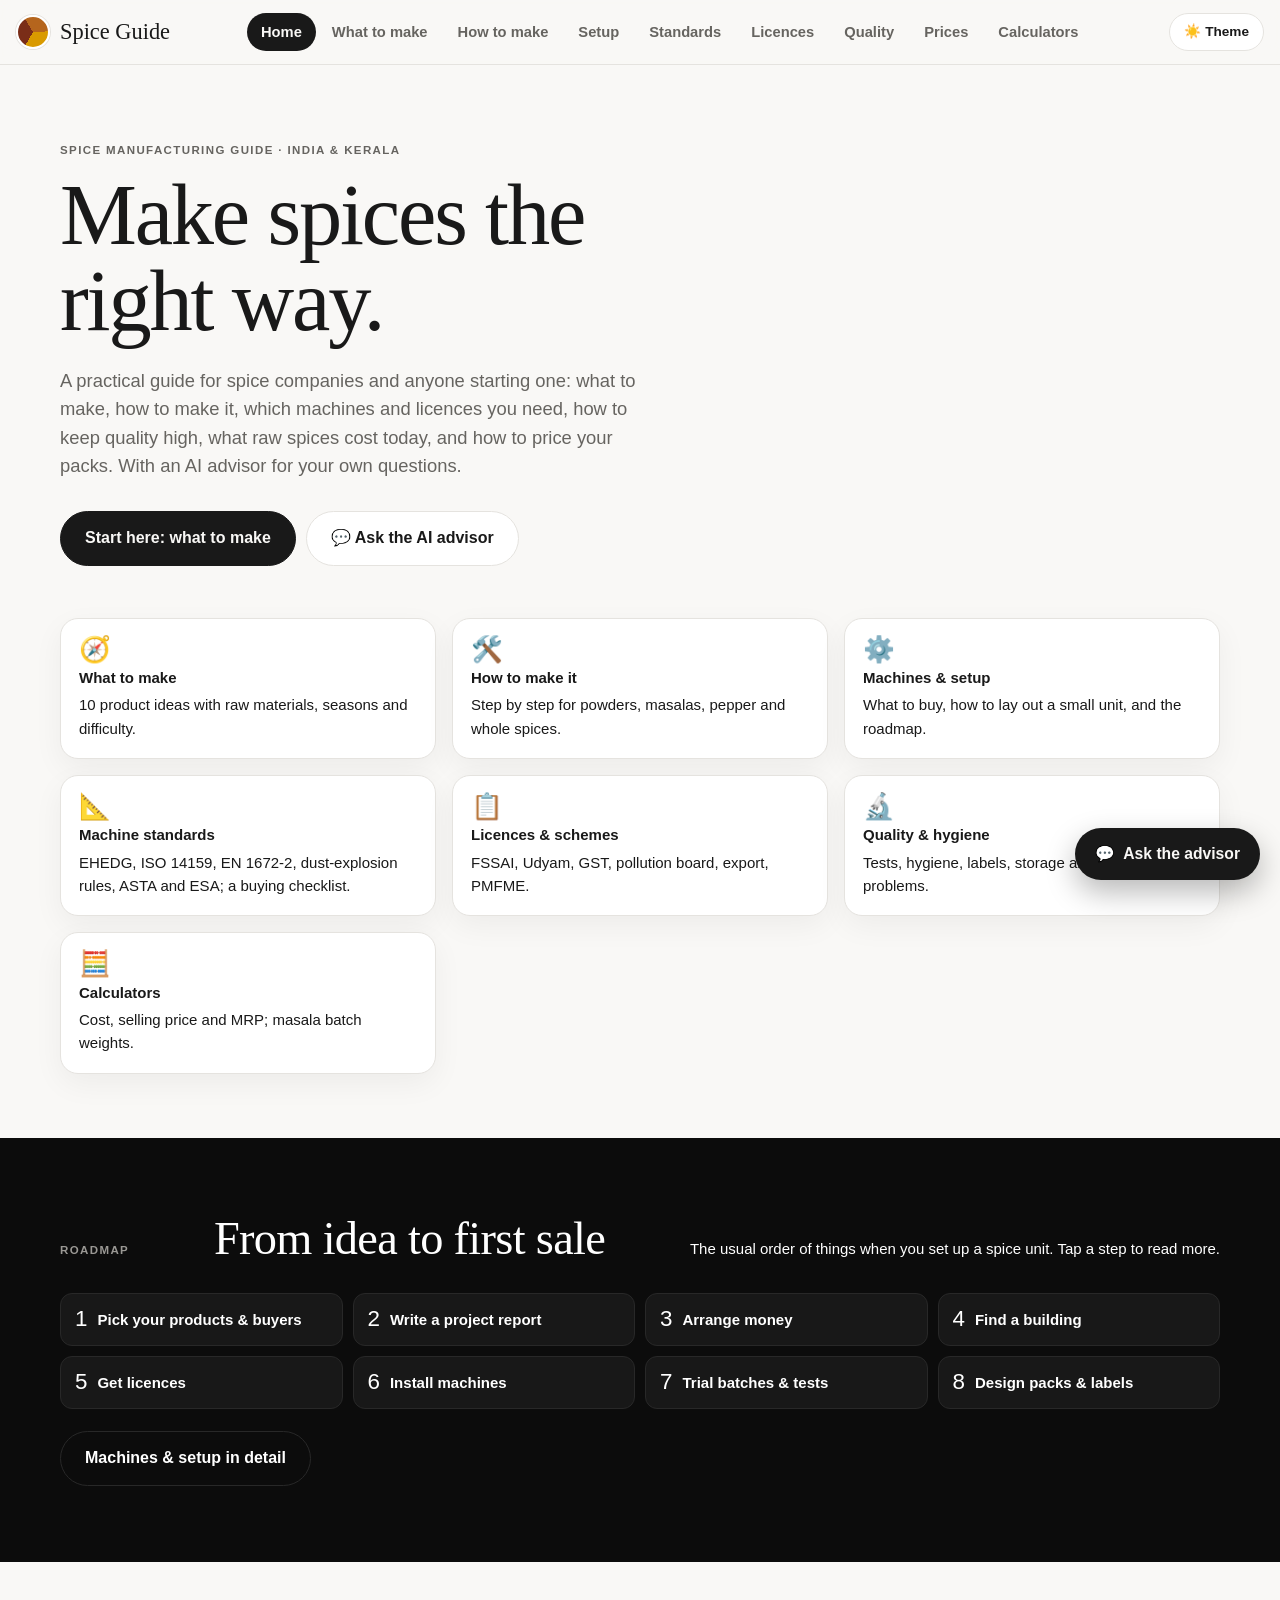
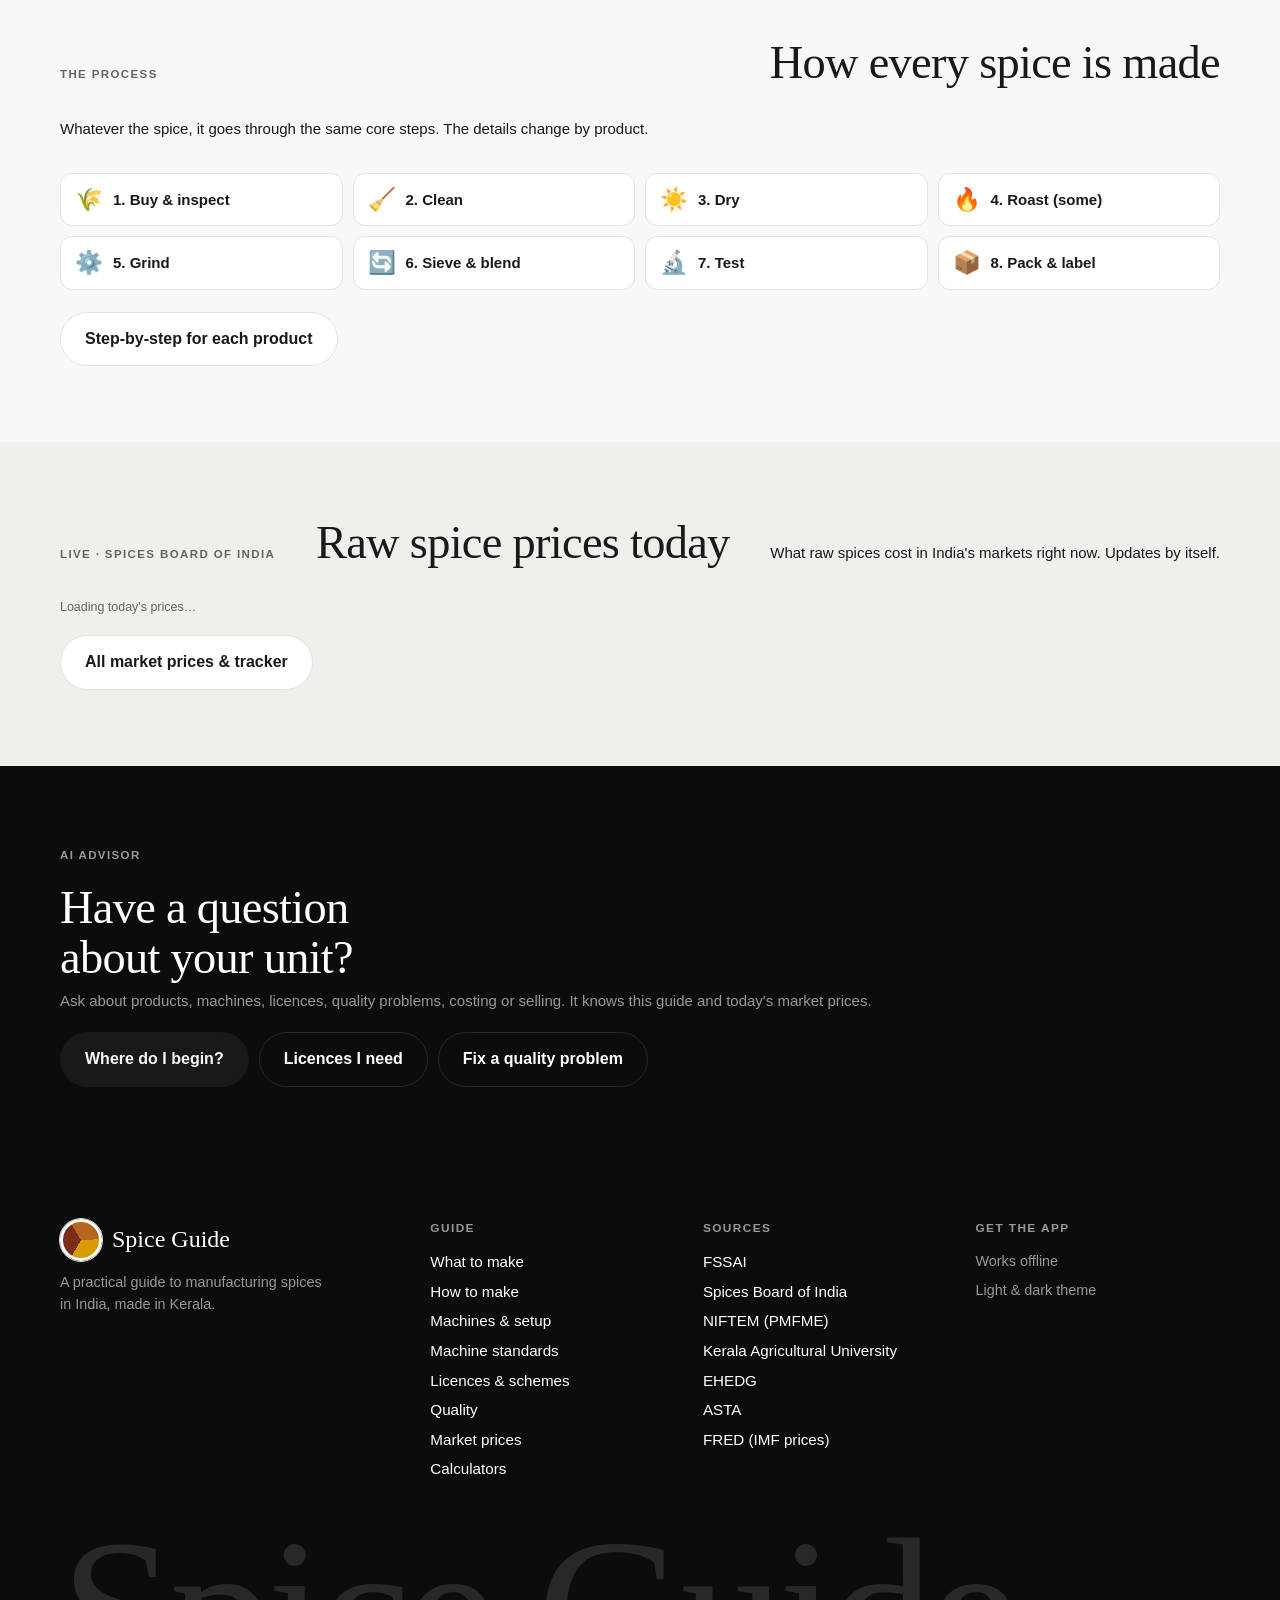
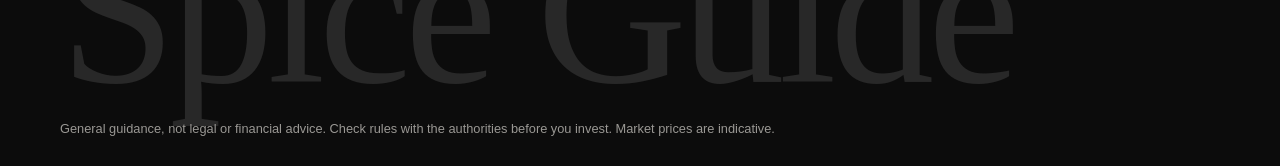
==== commit d23aabf7: "Add machine standards: EHEDG, ISO 14159, EN 1672-2, dust-explosion rules, spice guidance - New Stand" ====
--- a/web/index.html
+++ b/web/index.html
@@ -824,6 +824,7 @@
       <button type="button" class="nav-item" data-seg="what" aria-current="false">What to make</button>
       <button type="button" class="nav-item" data-seg="how" aria-current="false">How to make</button>
       <button type="button" class="nav-item" data-seg="setup" aria-current="false">Setup</button>
+      <button type="button" class="nav-item" data-seg="standards" aria-current="false">Standards</button>
       <button type="button" class="nav-item" data-seg="licences" aria-current="false">Licences</button>
       <button type="button" class="nav-item" data-seg="quality" aria-current="false">Quality</button>
       <button type="button" class="nav-item" id="t-prices" aria-current="false">Prices</button>
@@ -911,8 +912,8 @@
 <footer class="foot-band gut">
   <div class="foot-grid">
     <div><div class="foot-brand"><span class="mark co" aria-hidden="true"></span>Spice Guide</div><p>A practical guide to manufacturing spices in India, made in Kerala.</p></div>
-    <div><h4>Guide</h4><button class="fl" type="button" data-seg-go="what">What to make</button><button class="fl" type="button" data-seg-go="how">How to make</button><button class="fl" type="button" data-seg-go="setup">Machines &amp; setup</button><button class="fl" type="button" data-seg-go="licences">Licences &amp; schemes</button><button class="fl" type="button" data-seg-go="quality">Quality</button><button class="fl" type="button" data-go="prices">Market prices</button><button class="fl" type="button" data-seg-go="cost">Calculators</button></div>
-    <div><h4>Sources</h4><a href="https://www.fssai.gov.in" target="_blank" rel="noopener">FSSAI</a><a href="https://www.indianspices.com" target="_blank" rel="noopener">Spices Board of India</a><a href="https://niftem.ac.in/newsite/pmfme/" target="_blank" rel="noopener">NIFTEM (PMFME)</a><a href="https://www.celkau.in" target="_blank" rel="noopener">Kerala Agricultural University</a><a href="https://fred.stlouisfed.org" target="_blank" rel="noopener">FRED (IMF prices)</a></div>
+    <div><h4>Guide</h4><button class="fl" type="button" data-seg-go="what">What to make</button><button class="fl" type="button" data-seg-go="how">How to make</button><button class="fl" type="button" data-seg-go="setup">Machines &amp; setup</button><button class="fl" type="button" data-seg-go="standards">Machine standards</button><button class="fl" type="button" data-seg-go="licences">Licences &amp; schemes</button><button class="fl" type="button" data-seg-go="quality">Quality</button><button class="fl" type="button" data-go="prices">Market prices</button><button class="fl" type="button" data-seg-go="cost">Calculators</button></div>
+    <div><h4>Sources</h4><a href="https://www.fssai.gov.in" target="_blank" rel="noopener">FSSAI</a><a href="https://www.indianspices.com" target="_blank" rel="noopener">Spices Board of India</a><a href="https://niftem.ac.in/newsite/pmfme/" target="_blank" rel="noopener">NIFTEM (PMFME)</a><a href="https://www.celkau.in" target="_blank" rel="noopener">Kerala Agricultural University</a><a href="https://ehedg.org/guidelines" target="_blank" rel="noopener">EHEDG</a><a href="https://www.astaspice.org" target="_blank" rel="noopener">ASTA</a><a href="https://fred.stlouisfed.org" target="_blank" rel="noopener">FRED (IMF prices)</a></div>
     <div><h4>Get the app</h4><a href="SpiceCo.apk" download id="footApp" hidden>Android app</a><span class="fnote">Works offline</span><span class="fnote">Light &amp; dark theme</span></div>
   </div>
   <div class="watermark" aria-hidden="true">Spice Guide</div>
@@ -958,7 +959,7 @@
   const has = v => Array.isArray(v) ? v.length > 0 : v != null && String(v).trim() !== "";
 
   /* ---------- Pages: home, the guide sections, market prices ---------- */
-  const SEGS = { what: ["What to make", "Product ideas for a spice unit: raw materials, seasons, difficulty and what to watch out for."], how: ["How to make it", "Step by step for each product, with the FSSAI moisture limit you have to meet."], setup: ["Machines & setup", "The order of things from idea to first sale, and the machines a small unit needs."], licences: ["Licences & schemes", "Registrations and licences for a spice unit in India and Kerala, and schemes that can help with money."], quality: ["Quality & hygiene", "The tests buyers and FSSAI expect, a hygienic factory, labels, storage, and fixing common problems."], cost: ["Calculators", "Cost and price per pack, and how much of each spice to weigh out for a masala batch."] };
+  const SEGS = { what: ["What to make", "Product ideas for a spice unit: raw materials, seasons, difficulty and what to watch out for."], how: ["How to make it", "Step by step for each product, with the FSSAI moisture limit you have to meet."], setup: ["Machines & setup", "The order of things from idea to first sale, and the machines a small unit needs."], standards: ["Machine standards", "The hygiene, safety and spice-industry standards that good spice machines are built to, and what to ask for when you buy one."], licences: ["Licences & schemes", "Registrations and licences for a spice unit in India and Kerala, and schemes that can help with money."], quality: ["Quality & hygiene", "The tests buyers and FSSAI expect, a hygienic factory, labels, storage, and fixing common problems."], cost: ["Calculators", "Cost and price per pack, and how much of each spice to weigh out for a masala batch."] };
   let gSeg = store.get("sc.gseg2", "what"), gHow = store.get("sc.ghow", "Turmeric powder");
   if (!SEGS[gSeg]) gSeg = "what";
   function renderCurrent() { if (tab === "home") renderHome(); if (tab === "guide") renderGuide(); if (tab === "prices") renderPrices(); }
@@ -1023,7 +1024,7 @@
   const CORE = [["🌾", "Buy & inspect"], ["🧹", "Clean"], ["☀️", "Dry"], ["🔥", "Roast (some)"], ["⚙️", "Grind"], ["🔄", "Sieve & blend"], ["🔬", "Test"], ["📦", "Pack & label"]];
   function renderHome() {
     const gc = $("guideCards"); gc.replaceChildren();
-    [["🧭", "What to make", "10 product ideas with raw materials, seasons and difficulty.", "what"], ["🛠️", "How to make it", "Step by step for powders, masalas, pepper and whole spices.", "how"], ["⚙️", "Machines & setup", "What to buy, how to lay out a small unit, and the roadmap.", "setup"], ["📋", "Licences & schemes", "FSSAI, Udyam, GST, pollution board, export, PMFME.", "licences"], ["🔬", "Quality & hygiene", "Tests, hygiene, labels, storage and common problems.", "quality"], ["🧮", "Calculators", "Cost, selling price and MRP; masala batch weights.", "cost"]].forEach(([ic, t, d, seg]) => {
+    [["🧭", "What to make", "10 product ideas with raw materials, seasons and difficulty.", "what"], ["🛠️", "How to make it", "Step by step for powders, masalas, pepper and whole spices.", "how"], ["⚙️", "Machines & setup", "What to buy, how to lay out a small unit, and the roadmap.", "setup"], ["📐", "Machine standards", "EHEDG, ISO 14159, EN 1672-2, dust-explosion rules, ASTA and ESA; a buying checklist.", "standards"], ["📋", "Licences & schemes", "FSSAI, Udyam, GST, pollution board, export, PMFME.", "licences"], ["🔬", "Quality & hygiene", "Tests, hygiene, labels, storage and common problems.", "quality"], ["🧮", "Calculators", "Cost, selling price and MRP; masala batch weights.", "cost"]].forEach(([ic, t, d, seg]) => {
       const b = el("button", "hcard gcard"); b.type = "button"; b.append(el("span", "si", ic), el("b", null, t), el("span", null, d));
       b.onclick = () => showTab("guide", seg); gc.append(b);
     });
@@ -1697,6 +1698,15 @@
 
   /* ---------- Manufacturing guide: what to make, how to make it, machines, setting up, licences, costing ---------- */
   const G_SRC = {
+    ehedg: ["EHEDG guideline catalogue", "https://ehedg.org/guidelines"],
+    gl8: ["EHEDG GL 8: Hygienic design principles", "https://www.ehedg.org/guidelines-working-groups/guidelines/guidelines/detail/hygienic-design-principles"],
+    gl22: ["EHEDG GL 22: Dry particulate materials", "https://www.ehedg.org/guidelines-working-groups/guidelines/guidelines/detail/general-hygienic-design-criteria-for-the-safe-processing-of-dry-particulate-materials"],
+    en1672: ["EN 1672-2: Food processing machinery, hygiene requirements", "https://standards.iteh.ai/catalog/standards/sist/834860b2-2200-4955-8a54-a4e19c840f48/sist-en-1672-2-2005"],
+    dust: ["Dust explosion hazard (NFPA 652, ATEX) explained", "https://sgsystemsglobal.com/glossary/dust-explosion-hazard-nfpa-652-atex/"],
+    asta: ["ASTA Clean, Safe Spices Guidance Document", "https://www.astaspice.org/food-safety/clean-safe-spices-guidance-document/"],
+    astagmp: ["ASTA Good Manufacturing Practices guide for spices", "https://astaspice.org/resources/good-manufacturing-practices-gmp-guide-for-spices"],
+    esa: ["CBI: EU buyer requirements for spices (incl. ESA Quality Minima)", "https://www.cbi.eu/market-information/spices-herbs/buyer-requirements"],
+    gma: ["GMA: Control of Salmonella in Low-Moisture Foods", "https://ucfoodsafety.ucdavis.edu/sites/g/files/dgvnsk7366/files/files/page/SalmonellaControlGuidance.pdf"],
     fssai: ["FSSAI standards for spices (Chapter 2.9)", "https://www.fssai.gov.in/upload/uploadfiles/files/Chapter%202_9_Salt_Spices_Condiments%20and%20related%20products.pdf"],
     tiers: ["FSSAI turnover limits revised from 1 April 2026", "https://irismsme.com/blog/msme-alert-fssai-turnover-limits-revised-from-1-april-2026"],
     cres: ["Spices Board FAQ on exporter registration (CRES)", "https://indianspices.com/hin/sites/default/files/faq.pdf"],
@@ -1794,6 +1804,45 @@
     ["Design packs & labels", "FSSAI labels need: product name, ingredients, net quantity, FSSAI logo and licence number, batch number, packing and best-before dates, MRP, veg symbol, manufacturer address and customer care."],
     ["Start selling", "Retail shops and distributors, hotels and caterers, online marketplaces, and later export."],
   ];
+  // Machine standards: there is no single standard just for spice machines; buyers and machine makers use these together.
+  const STD_GROUPS = [
+    ["EHEDG guidelines for machines & parts", "The European Hygienic Engineering & Design Group writes the best-known guidelines for food equipment that is easy to clean.", [
+      ["GL 8 · Hygienic design principles", "The basics for any machine maker: smooth welds and rounded inside corners, no open screw threads where product touches, and smooth stainless steel (a surface roughness around Ra 0.8 µm or better is the usual target for product-contact parts).", "gl8"],
+      ["GL 22, 33, 36, 38, 40, 41, 53 · Dry powders and granules", "The core set for spice lines: general design for dry materials, discharging, transfer (conveying), rotary valves, valves, diverter valves and bulk pack-off.", "gl22"],
+      ["GL 31 · Spray dryers & fluid beds", "Applies to fluid-bed dryers and coolers, for example after steam sterilising or washing whole spices.", "ehedg"],
+      ["GL 25 · Mechanical seals & GL 48 · Elastomeric seals", "Seals on mills, ribbon blenders and steriliser airlocks face heat, gritty spice particles and spice oils. These guidelines cover seals that stay tight and cleanable.", "ehedg"],
+      ["GL 35 · Hygienic welding of tubing & GL 54 · Testing weld joints", "For pneumatic conveying pipes and cyclone ducts: weld burrs inside pipes trap powder.", "ehedg"],
+      ["GL 58 · Hygienic design risk management", "A method for checking a machine's hygiene risks when you buy it and at factory acceptance testing (FAT).", "ehedg"],
+    ]],
+    ["International machine standards", "Formal standards that machine makers quote, and that BRCGS and FSSC 22000 auditors look for.", [
+      ["ISO 14159 · Hygiene requirements for the design of machinery", "The ISO standard for hygienic risk assessment, cleanability and construction of processing machines.", null],
+      ["EN 1672-2 · Food processing machinery, hygiene requirements", "Splits a machine into a food area, a splash area and a non-food area, with rules for each: rounded inside corners and no dead spaces in hoppers, chutes and housings.", "en1672"],
+    ]],
+    ["Dust-explosion safety", "Fine spice dust burns, and a dust cloud in a grinder, sifter or dust collector can explode. Grinding and dust collection need explosion protection.", [
+      ["NFPA 61 & NFPA 652 (USA)", "US fire codes for food and agricultural dust and for combustible dust in general: hazard analysis, explosion venting, grounding and housekeeping.", "dust"],
+      ["ATEX (EU Directive 2014/34/EU)", "EU law for equipment used where explosive atmospheres can form: certified motors, airlocks that stop flames, venting and spark detection.", "dust"],
+      ["In India", "These are not Indian law, but export buyers and auditors often expect them. Follow the Factories Act and your state's factory rules on dust, and ask your machine maker for earthing (grounding), explosion vents and dust-tight electricals on grinders, sifters and dust collectors.", null],
+    ]],
+    ["Spice industry guidance (free)", "Written by spice and food trade associations; widely used by buyers.", [
+      ["ASTA Clean, Safe Spices Guidance Document", "From the American Spice Trade Association: cleaning machines (destoners, aspirators, sifters, optical sorters), proving that steam or other microbial-reduction steps work, and stopping recontamination after them.", "asta"],
+      ["ESA Quality Minima Document", "From the European Spice Association: what European buyers expect, including foreign-body removal, metal and X-ray detection, and equipment hygiene.", "esa"],
+      ["GMA: Control of Salmonella in Low-Moisture Foods", "Widely used in spices and seasonings: sanitary equipment design checklists, separate tools for dry cleaning, and keeping water out.", "gma"],
+    ]],
+  ];
+  // What to ask for when buying a machine (for your enquiry / requirement specification)
+  const MACHINE_SPEC = [
+    ["Materials", "Product-contact parts in food-grade stainless steel (usually SS 304 or SS 316) with material certificates; food-grade plastics and seals."],
+    ["Surface finish", "Smooth, polished product-contact surfaces (ask for the roughness value, e.g. Ra 0.8 µm or better) and smooth, ground welds."],
+    ["No hiding places", "Rounded inside corners, no ledges, gaps, open threads or dead spaces where powder can build up; self-emptying hoppers and chutes."],
+    ["Easy dry cleaning", "Quick-release covers and screens, tool-free opening, access to every product area for brushing and vacuuming."],
+    ["Seals & bearings", "Food-grade seals suited to heat and spice oils; bearings outside the product zone; food-grade (H1) lubricants where they could touch product."],
+    ["Dust & explosion", "Dust-tight design, dust extraction points, earthing of all metal parts, explosion vents or suppression on mills and dust collectors, and dust-proof electricals."],
+    ["Heat control", "For grinders: cooling (water jacket or cool air) and temperature display, to protect colour and aroma."],
+    ["Foreign bodies", "Magnets before grinding and packing, sieves with checkable screens, and space for a metal detector."],
+    ["Documents", "Drawings, manuals, spare parts list, cleaning instructions, material and calibration certificates, electrical safety and warranty."],
+    ["Testing before you accept", "A factory acceptance test (FAT) with your own spice: capacity, fineness, temperature, dust and how easily it strips down for cleaning."],
+  ];
+
   const LICENCES = [
     ["Business registration & PAN", "Everyone", "Proprietorship, partnership, LLP or company, with a PAN and bank account."],
     ["Udyam (MSME) registration", "Recommended", "Free online at udyamregistration.gov.in; needed for most MSME loans and schemes."],
@@ -1887,8 +1936,23 @@
       s.append(steps(SETUP, true));
       const m = el("section", "pblk"); m.append(el("h3", null, "Machines for a small unit"), el("p", "sub", "What a small powder and masala unit typically needs. Get quotes from several makers and ask to see a machine running before you buy."));
       MACHINES.forEach(([n, need, d]) => { const r = el("div", "mrow"); r.append(el("b", null, n), el("span", "need n-" + slug(need), need), el("p", null, d)); m.append(r); });
-      m.append(srcLink("pepper"), askBtn("Ask the AI to plan my machines", "Plan the machines and layout for a small spice powder unit making about 200 kg a day. What do I need?"));
+      const toStd = el("button", "btn-lg sm", "Machine standards & buying checklist →"); toStd.type = "button"; toStd.onclick = () => showTab("guide", "standards");
+      m.append(toStd, document.createElement("br"), srcLink("pepper"), askBtn("Ask the AI to plan my machines", "Plan the machines and layout for a small spice powder unit making about 200 kg a day. What do I need?"));
       body.append(s, m);
+    } else if (gSeg === "standards") {
+      const intro = el("section", "pblk"); intro.append(el("h3", null, "No single standard, but a well-known set"), el("p", "sub", "There is no one standard just for spice machines. Machine makers and spice companies use hygienic design guidelines, machine safety and hygiene standards, and spice-industry guidance together. Ask your machine maker which of these their machines meet, and ask for proof."));
+      body.append(intro);
+      STD_GROUPS.forEach(([h, d, items]) => {
+        const s = el("section", "pblk"); s.append(el("h3", null, h), el("p", "sub", d));
+        items.forEach(([n, t, src]) => { const r = el("div", "mrow"); r.append(el("b", null, n), el("p", null, t)); if (src) r.append(srcLink(src)); s.append(r); });
+        body.append(s);
+      });
+      const sp = el("section", "pblk"); sp.append(el("h3", null, "Buying a machine: what to ask for"), el("p", "sub", "Put these in your enquiry to machine makers (your requirement specification), and check them when the machine arrives."));
+      MACHINE_SPEC.forEach(([n, t]) => { const r = el("label", "ckrow"); const c = el("input"); c.type = "checkbox"; const k = "sc.spec." + slug(n); c.checked = !!store.get(k, false); c.onchange = () => store.set(k, c.checked); const tx = el("span"); tx.append(el("b", null, n + ": "), document.createTextNode(t)); r.append(c, tx); sp.append(r); });
+      const acts = el("div", "chips"); acts.append(dlButton("⬇ Download machine spec checklist (PDF)", specPdf));
+      const ask = el("button", "qchip", "Ask the AI to write a spec for my machine"); ask.type = "button"; ask.onclick = () => { setChat(true); $("q").value = "Write a requirement specification for buying a "; $("q").focus(); };
+      acts.append(ask); sp.append(acts);
+      body.append(sp);
     } else if (gSeg === "licences") {
       const s = el("section", "pblk"); s.append(el("h3", null, "Licences & registrations (India, Kerala)"), el("p", "sub", "Rules change, so confirm each one with the department or a consultant before you apply. Last checked: November 2026."));
       LICENCES.forEach(([n, who, d, src]) => { const r = el("div", "mrow"); r.append(el("b", null, n), el("span", "need", who)); r.append(el("p", null, d)); if (src) r.append(srcLink(src)); s.append(r); });
@@ -2016,9 +2080,26 @@
     return { bytes: d.bytes(), name: `Spice costing ${fileStamp()}.pdf` };
   }
 
+  function specPdf() {
+    const d = newPdf("Machine spec checklist"); pdfHeader(d, "Spice machine spec checklist", stamp());
+    d.para("Machine: ______________________   Maker: ______________________   Quote no.: ____________", { size: 10, gap: 10 });
+    d.h2("What we require");
+    d.table([{ label: "Requirement", w: 110, bold: true }, { label: "Details", w: d.CW - 110 - 70 }, { label: "Met?", w: 70, draw: (v, x, y, w, h) => { d.rect(x + 4, y + 1, 9, 9, { stroke: C.muted }); d.text(x + 16, y + 9, "Yes", { size: 7.5, color: C.muted }); d.rect(x + 34, y + 1, 9, 9, { stroke: C.muted }); d.text(x + 46, y + 9, "No", { size: 7.5, color: C.muted }); } }],
+      MACHINE_SPEC.map(([n, t]) => [n, t, ""]), { size: 8.8 });
+    d.h2("Standards to ask about");
+    STD_GROUPS.forEach(([h, , items]) => { d.para(h, { size: 10, bold: true, gap: 2 }); items.forEach(([n]) => d.para("• " + n, { size: 9, indent: 8, gap: 1 })); d.y += 4; });
+    d.h2("Notes"); for (let i = 0; i < 5; i++) { d.room(22); d.line([[d.M, d.y + 16], [d.M + d.CW, d.y + 16]], { color: C.line, lw: 0.6 }); d.y += 22; }
+    d.para("Made with Spice Guide. General guidance, not a legal specification; agree final requirements with your machine maker and auditor.", { size: 8, color: C.muted });
+    return { bytes: d.bytes(), name: `Spice machine spec checklist ${fileStamp()}.pdf` };
+  }
+
   /* guide knowledge for the chat (built-in answers + notes for the AI) */
   function guideAnswer(t) {
     t = t.toLowerCase();
+    if (/\b(ehedg|iso 14159|en 1672|1672|atex|nfpa|asta|esa|hygienic design|machine standards?|standards? for (spice )?machine\w*|dust explosion|explosion)\b/.test(t))
+      return { text: "**Standards for spice machines**\n\nThere's no single standard just for spice machines; these are used together:\n\n" + STD_GROUPS.map(([h, , items]) => `**${h}**\n` + items.map(([n, d]) => `- **${n}**: ${d}`).join("\n")).join("\n\n"), chips: [{ label: "Machine standards page", go: "guide", seg: "standards" }] };
+    if (/\b(spec|specification|urs|rfq|buying a machine|buy a machine|machine quote|what to ask)\b/.test(t))
+      return { text: "**Buying a machine: what to ask for**\n\n" + MACHINE_SPEC.map(([n, d]) => `- **${n}**: ${d}`).join("\n"), chips: [{ label: "Download the checklist", go: "guide", seg: "standards" }] };
     if (/\b(licen[cs]es?|registrations?|register|fssai|udyam|msme|gst|legal metrology|pollution|kspcb|iec|cres|permits?|noc)\b/.test(t) && /\b(need|require|get|which|what|how|start|apply|licen\w*)\b/.test(t))
       return { text: "**Licences for a spice unit in India**\n\n" + LICENCES.map(([n, w, d]) => `- **${n}** (${w}): ${d}`).join("\n") + "\n\n*Confirm each with the department; rules change.*", chips: [{ label: "Licences & schemes", go: "guide", seg: "licences" }] };
     if (/\b(subsid\w*|schemes?|pmfme|pmegp|loans?|mudra|funding|finance)\b/.test(t))
@@ -2041,7 +2122,7 @@
   }
   function guideContext(text) {
     const t = text.toLowerCase();
-    if (!/manufactur|make|making|produce|process|start|unit|factory|machine|licen|fssai|udyam|gst|subsid|scheme|cost|margin|mrp|grind|blend|business|export/.test(t)) return "";
+    if (!/manufactur|make|making|produce|process|start|unit|factory|machine|ehedg|standard|iso|atex|nfpa|asta|dust|explosion|hygien|weld|seal|spec|licen|fssai|udyam|gst|subsid|scheme|cost|margin|mrp|grind|blend|business|export/.test(t)) return "";
     return ["GUIDE (checked facts for answering manufacturing questions; still advise confirming rules with authorities):",
       "FSSAI max moisture: chilli powder 11%, turmeric powder 10%, coriander powder 9%, cumin powder 10%, black pepper powder 12%, mixed masala 12%, curry powder 14%.",
       "FSSAI tiers from 1 April 2026: basic registration up to Rs 1.5 crore turnover; state licence Rs 1.5-50 crore; central above Rs 50 crore (exporters/multi-state may need central).",
@@ -2049,6 +2130,8 @@
       "PMFME: 35% credit-linked subsidy up to Rs 10 lakh for micro units; extended until September 2026, PMFME 2.0 under consideration - check current status.",
       "Pepper: thresh (mechanical ~320 kg/h), blanch ~1 min optional, sun-dry 3-5 days to ~10% moisture, clean and grade. Turmeric: cure within 2-3 days of harvest by boiling until soft, dry thin layers or below 60C, polish.",
       "Machines: " + MACHINES.map(m => m[0]).join(", ") + ".",
+      "Machine standards (no single spice-machine standard; used together): " + STD_GROUPS.map(([h, , items]) => h + ": " + items.map(i => i[0] + " - " + i[1]).join("; ")).join(" | "),
+      "Machine buying checklist: " + MACHINE_SPEC.map(([n, d]) => n + ": " + d).join(" "),
       "Licences: " + LICENCES.map(l => l[0]).join(", ") + "."].join("\n");
   }
 
